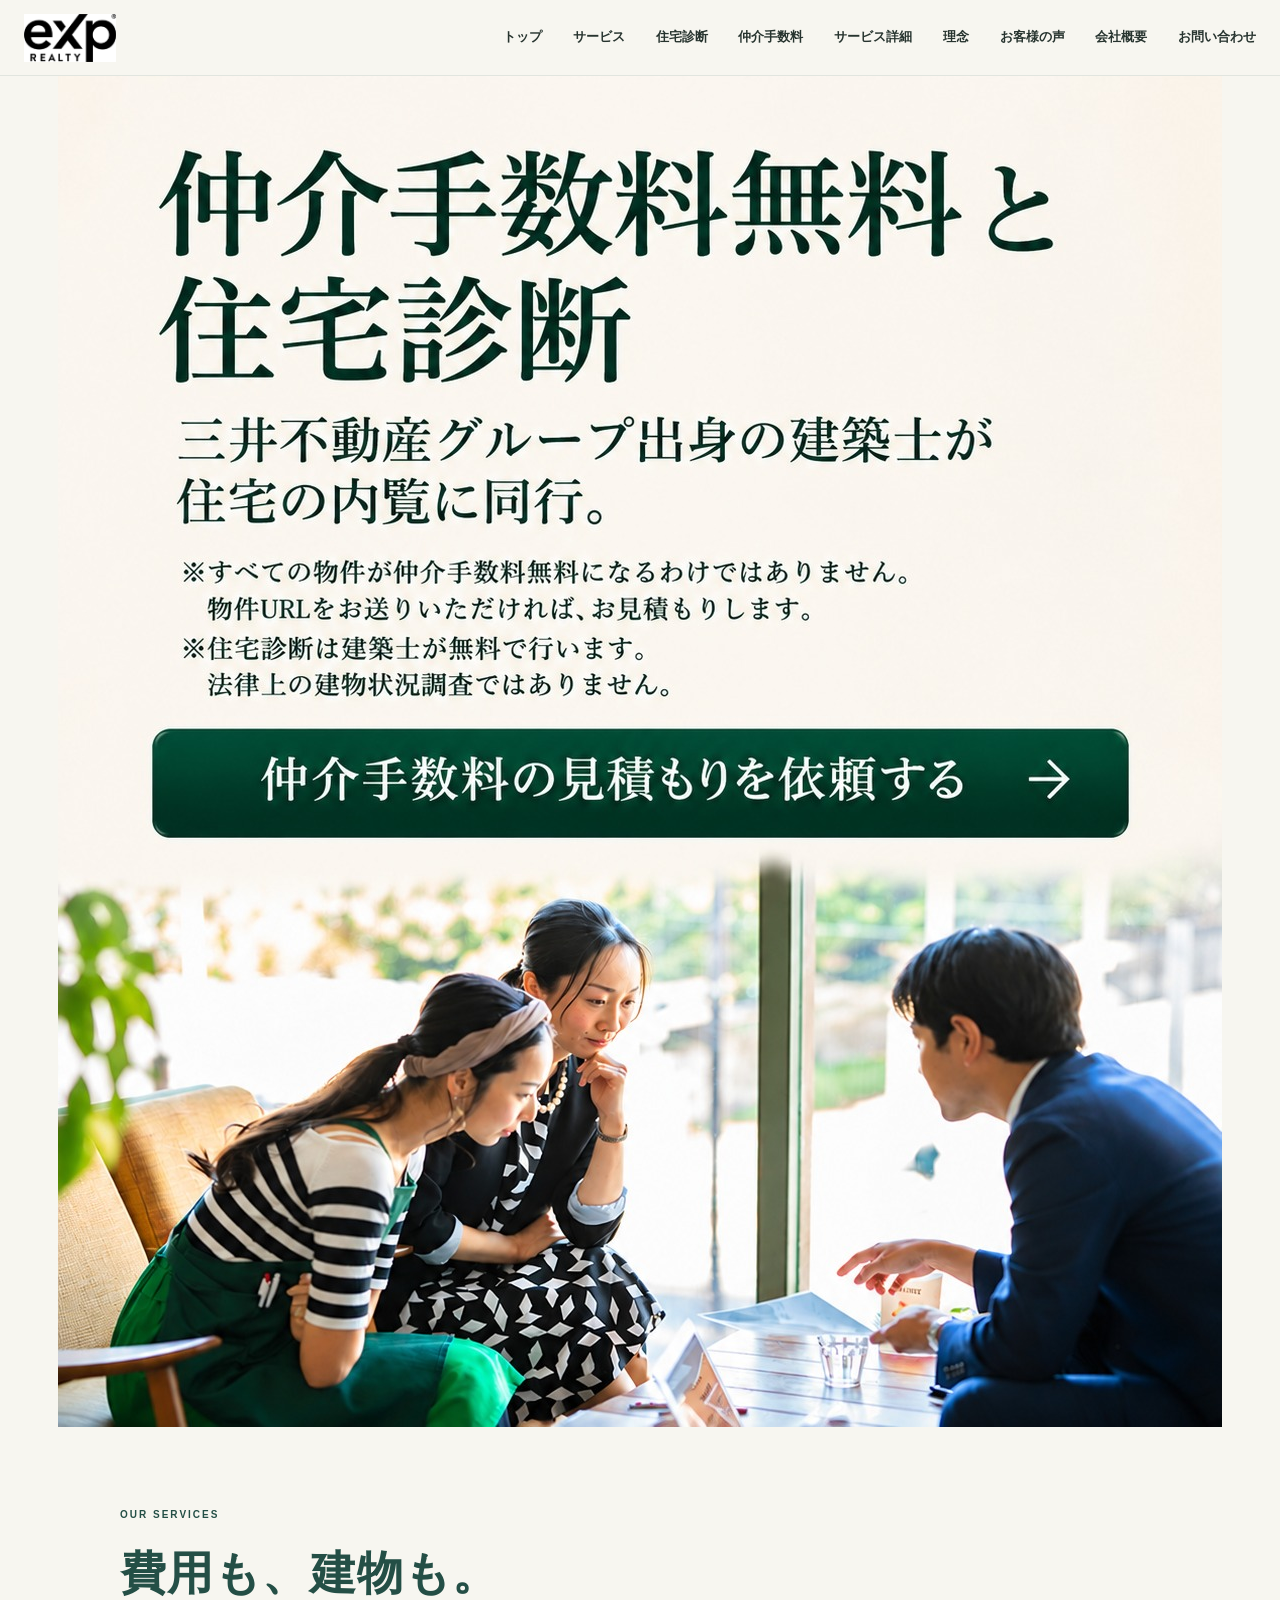
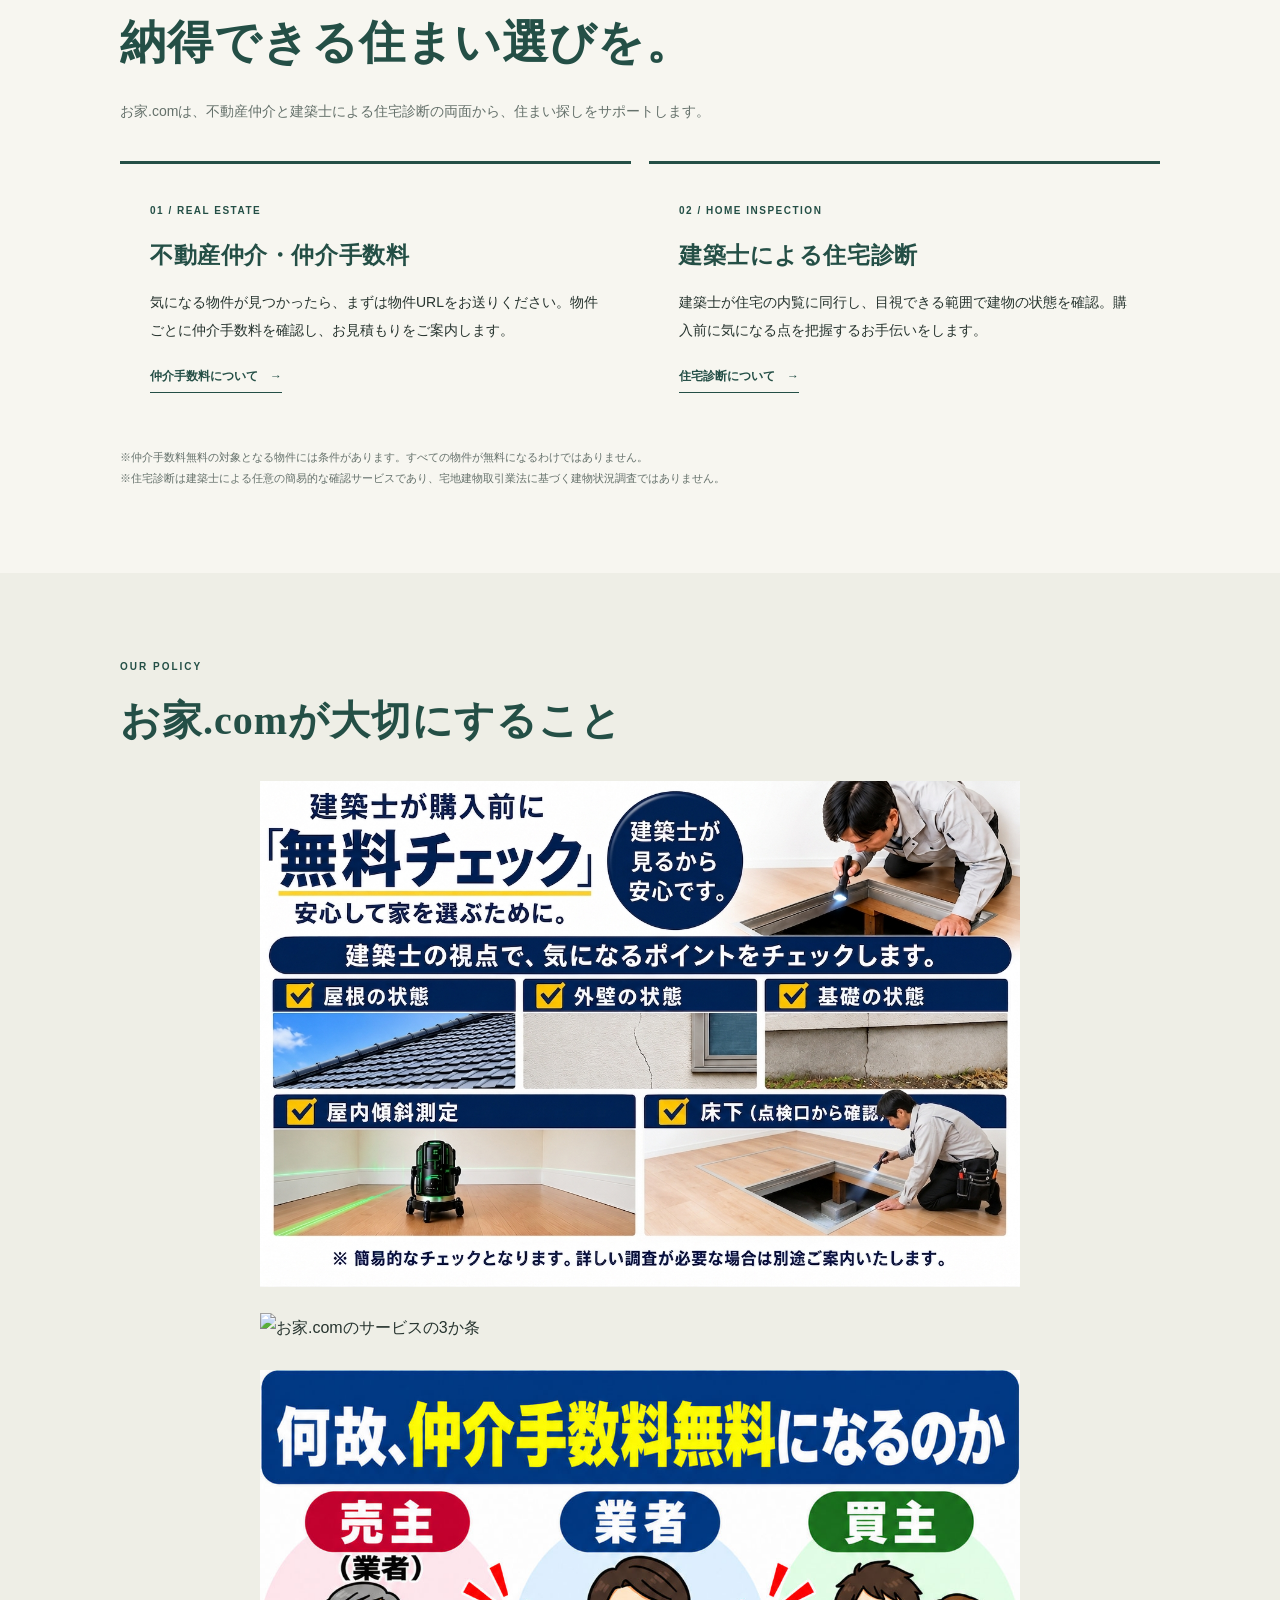
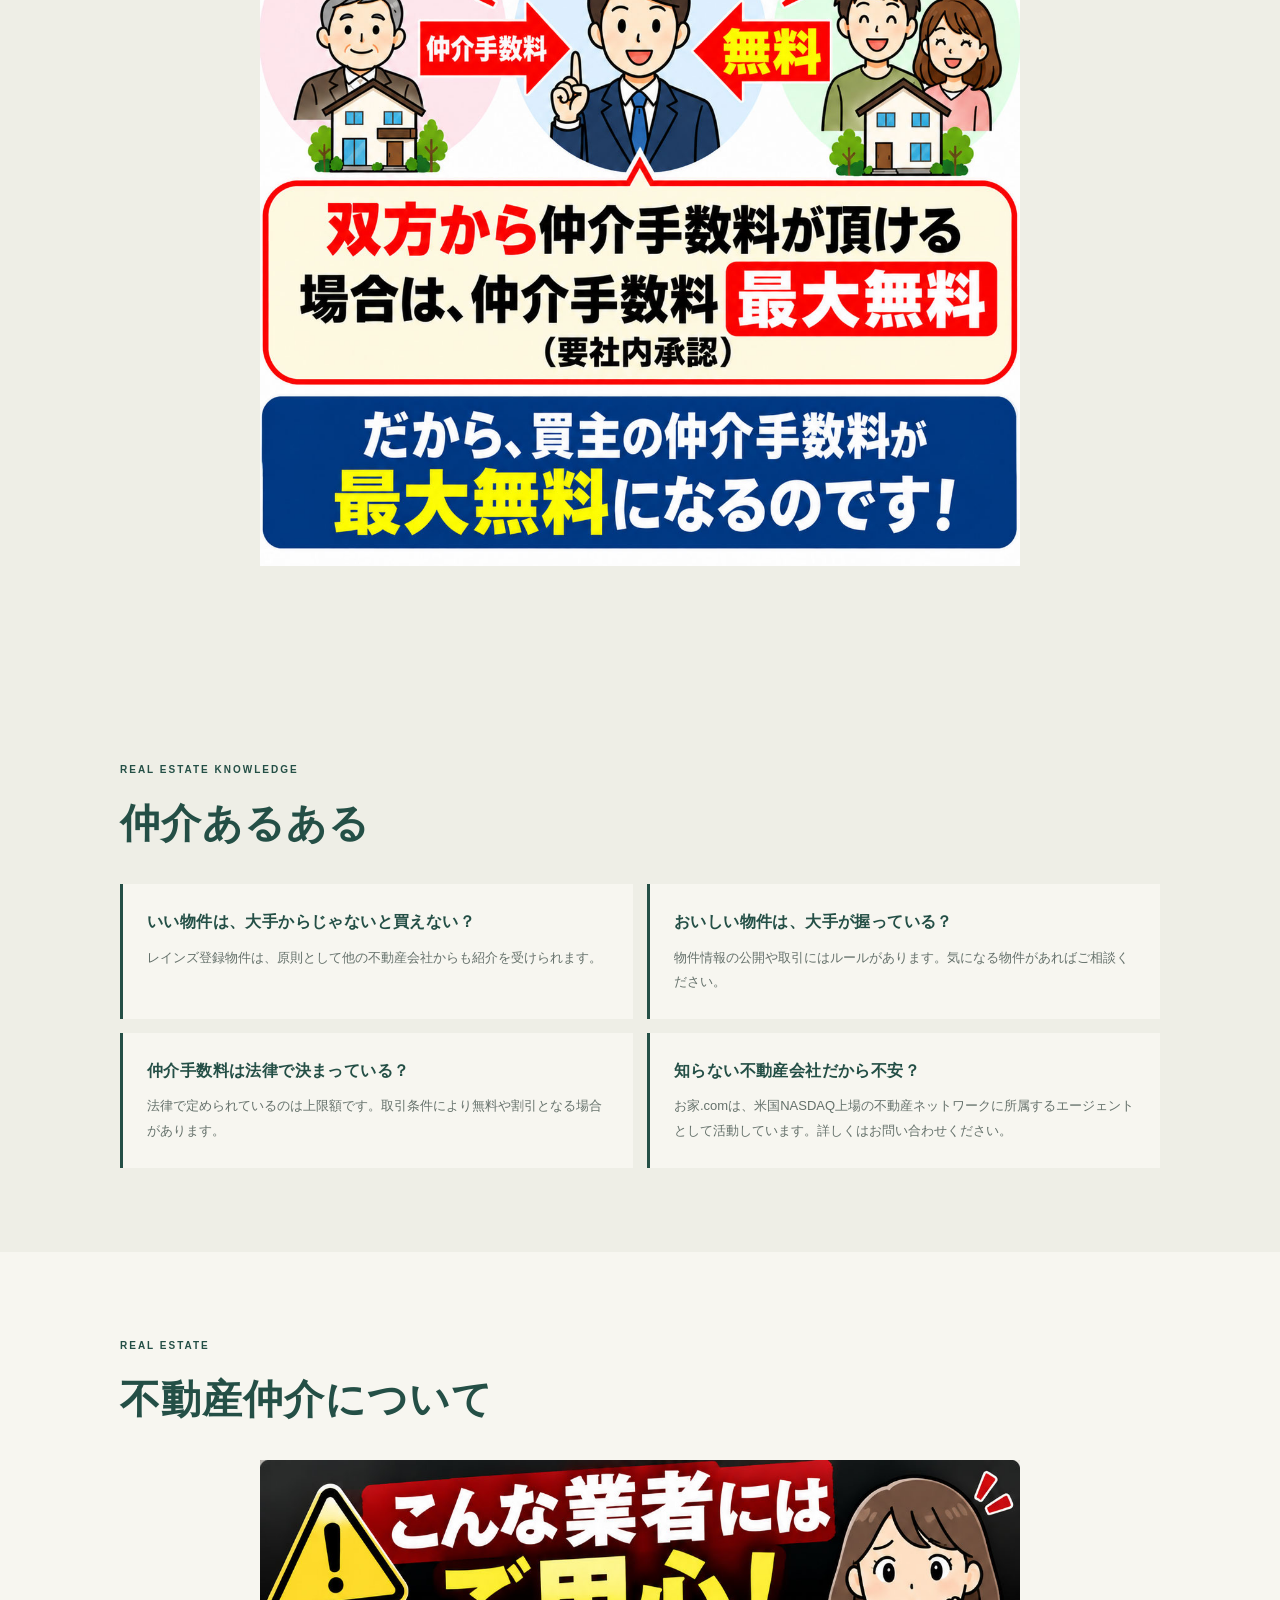
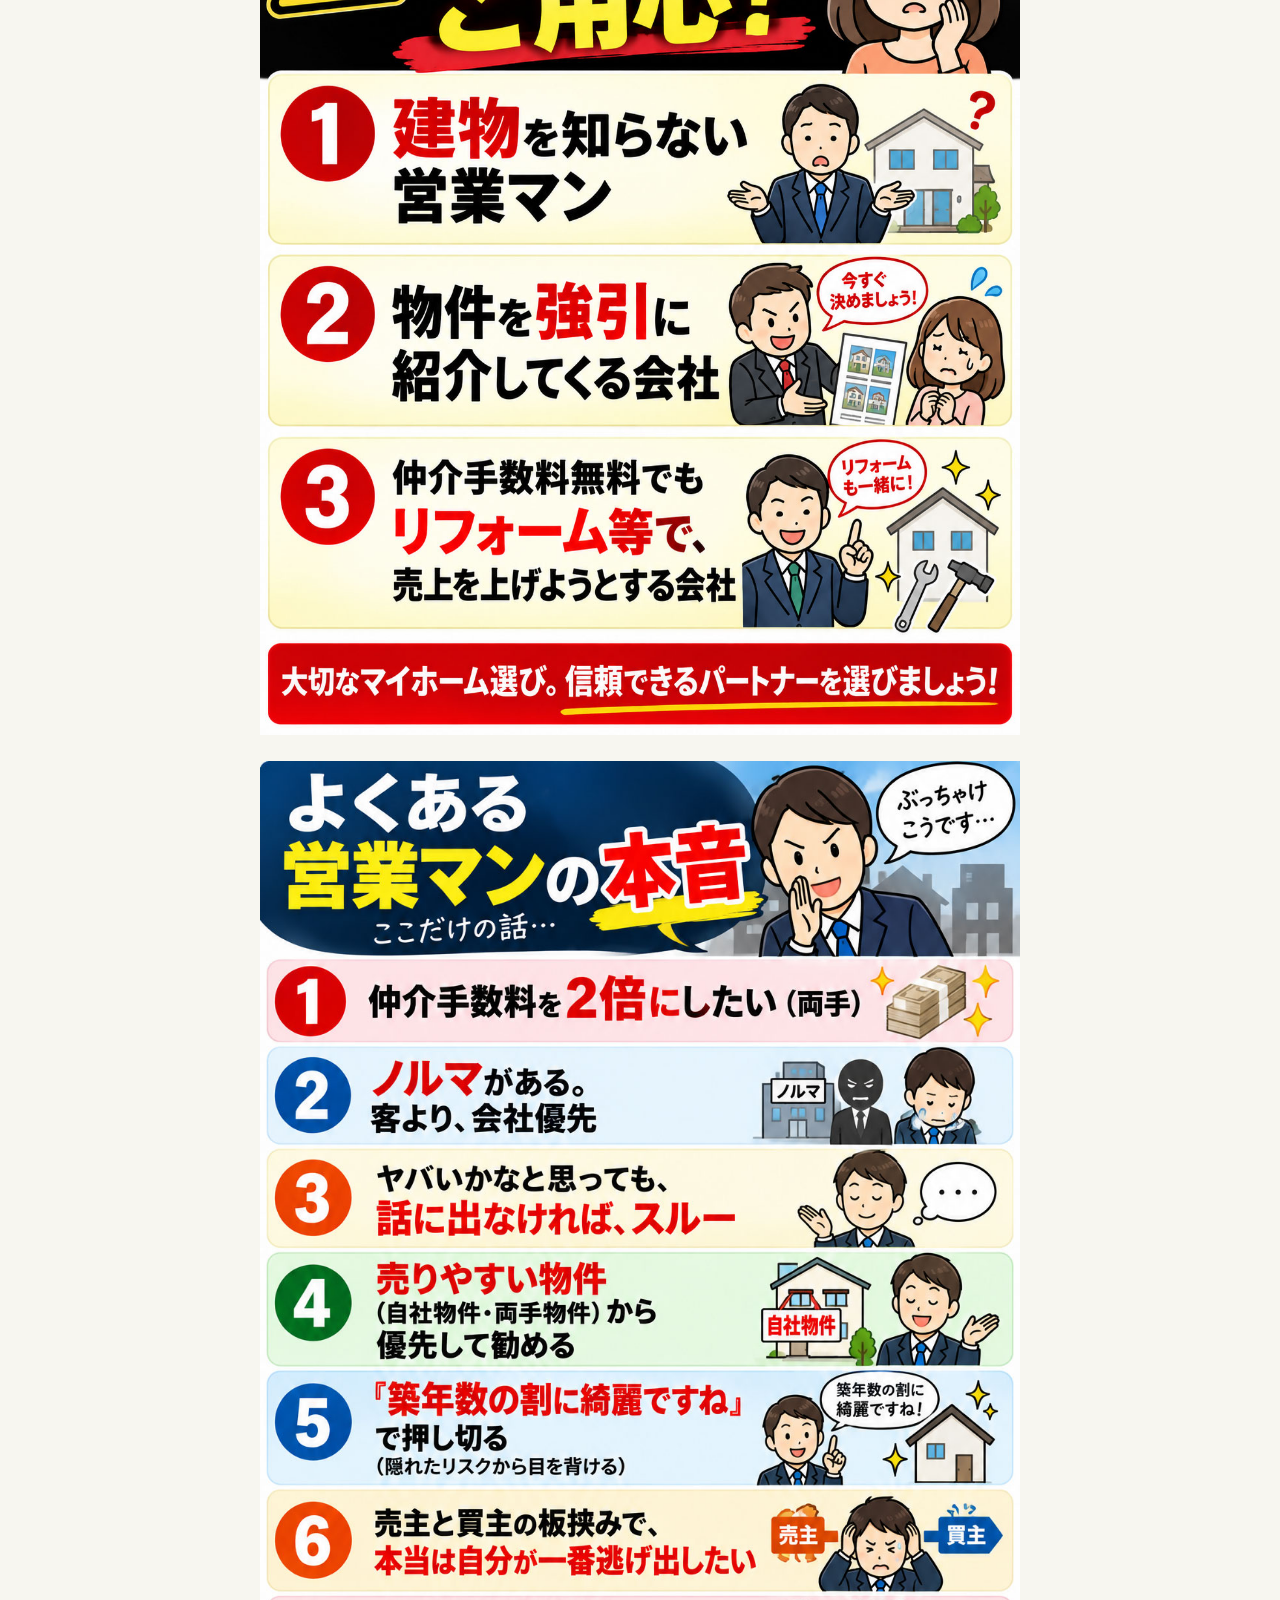
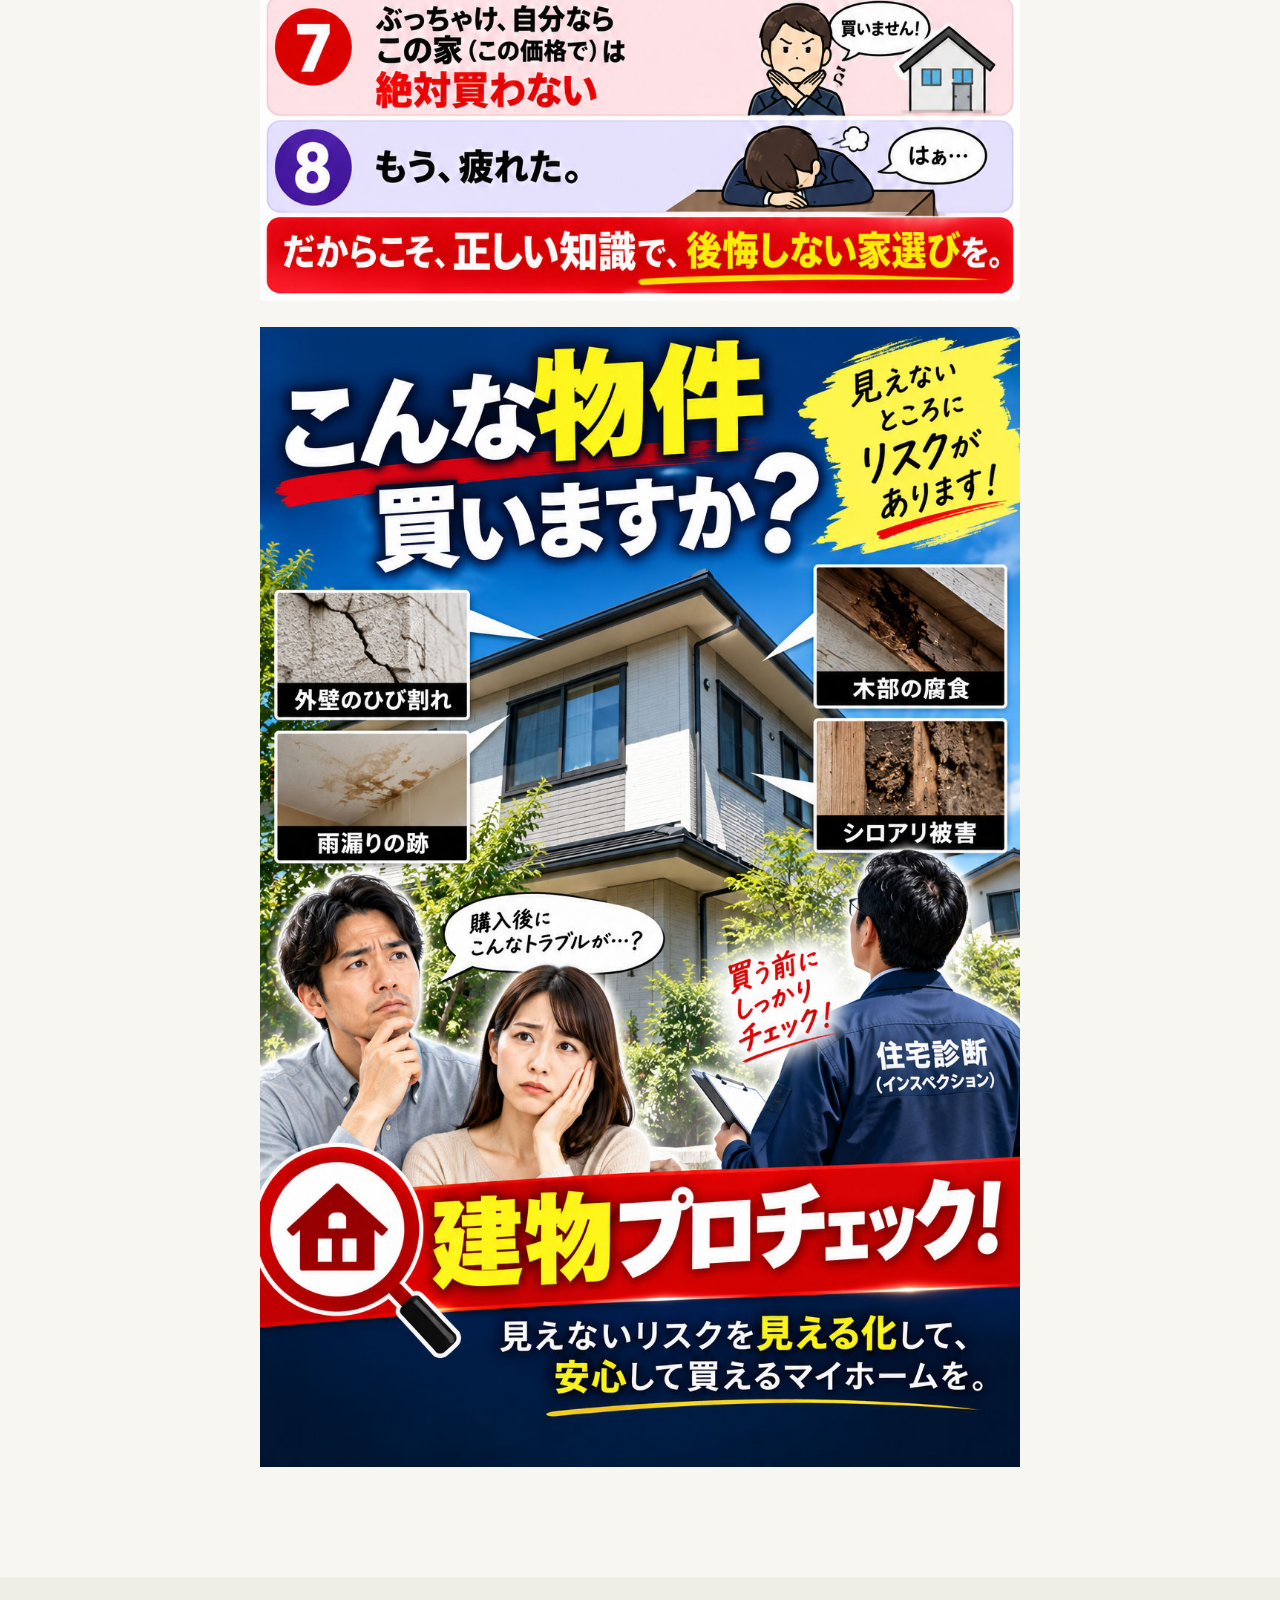
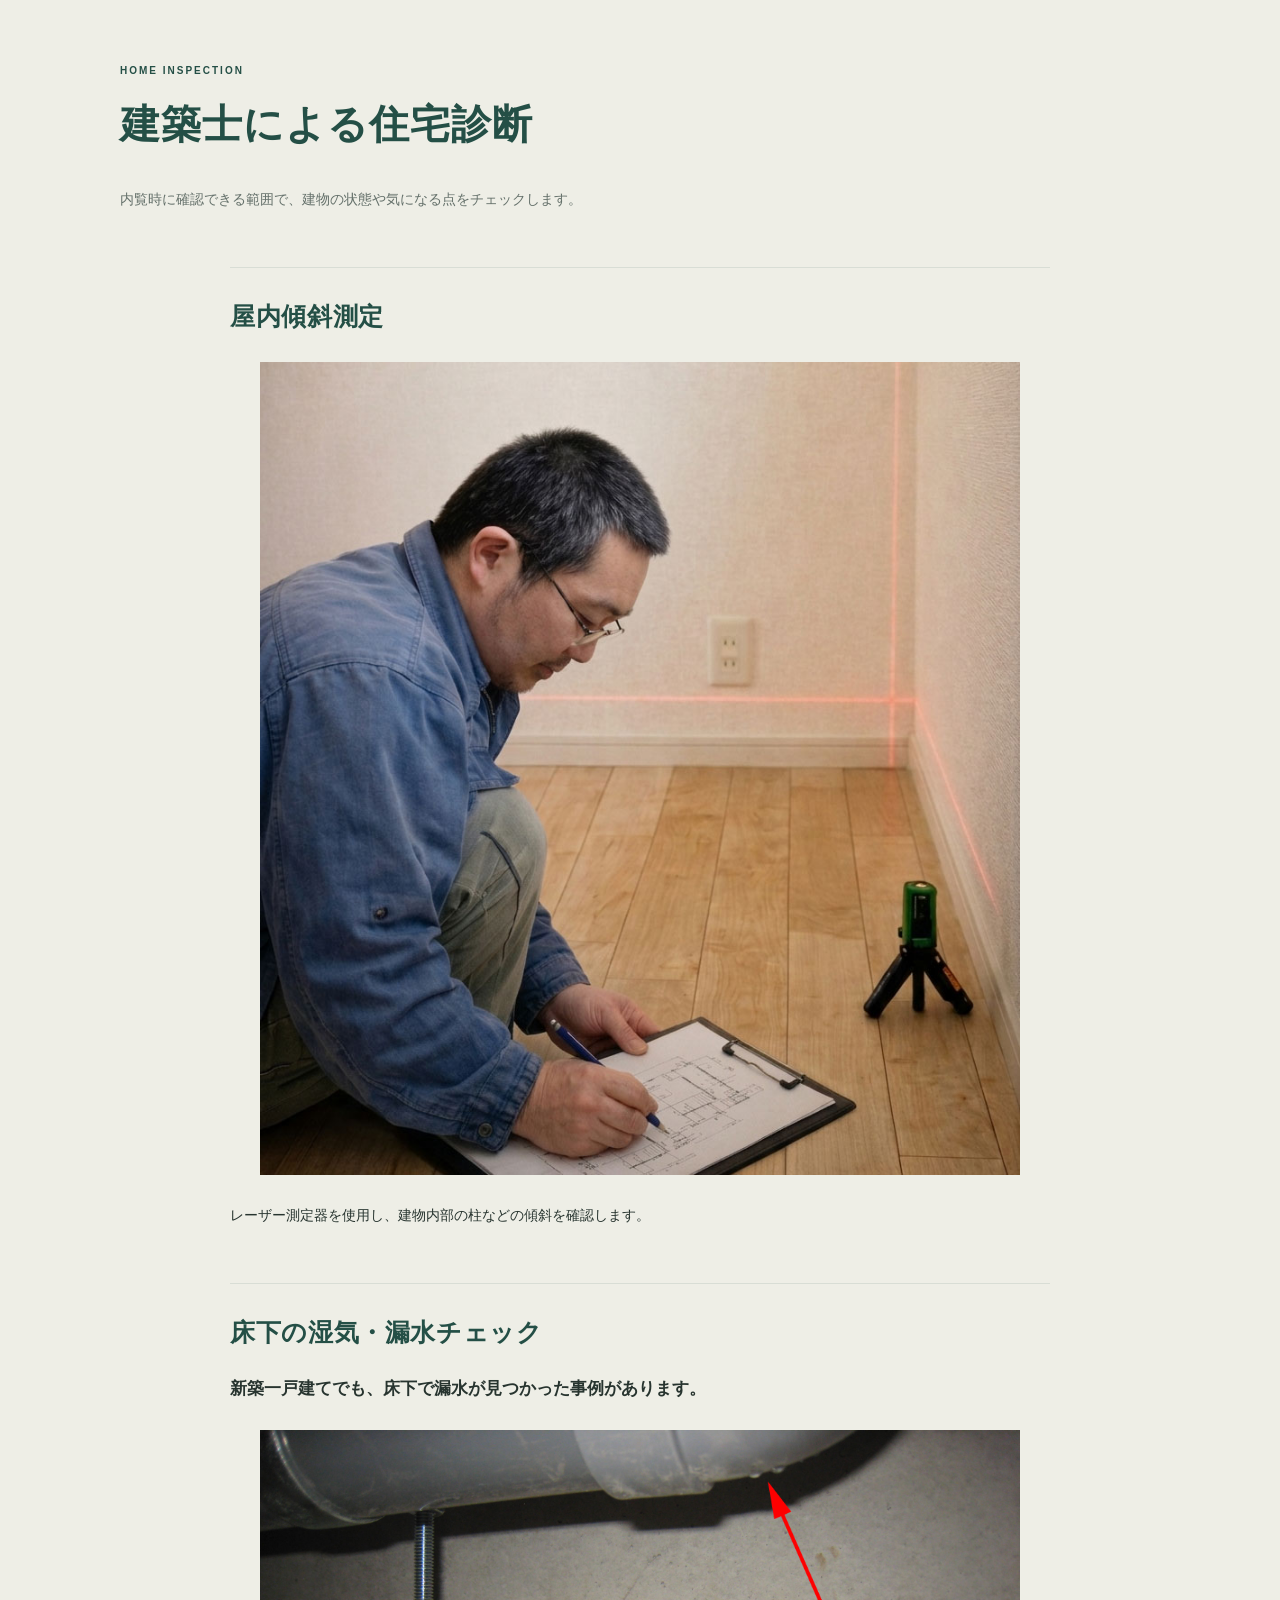
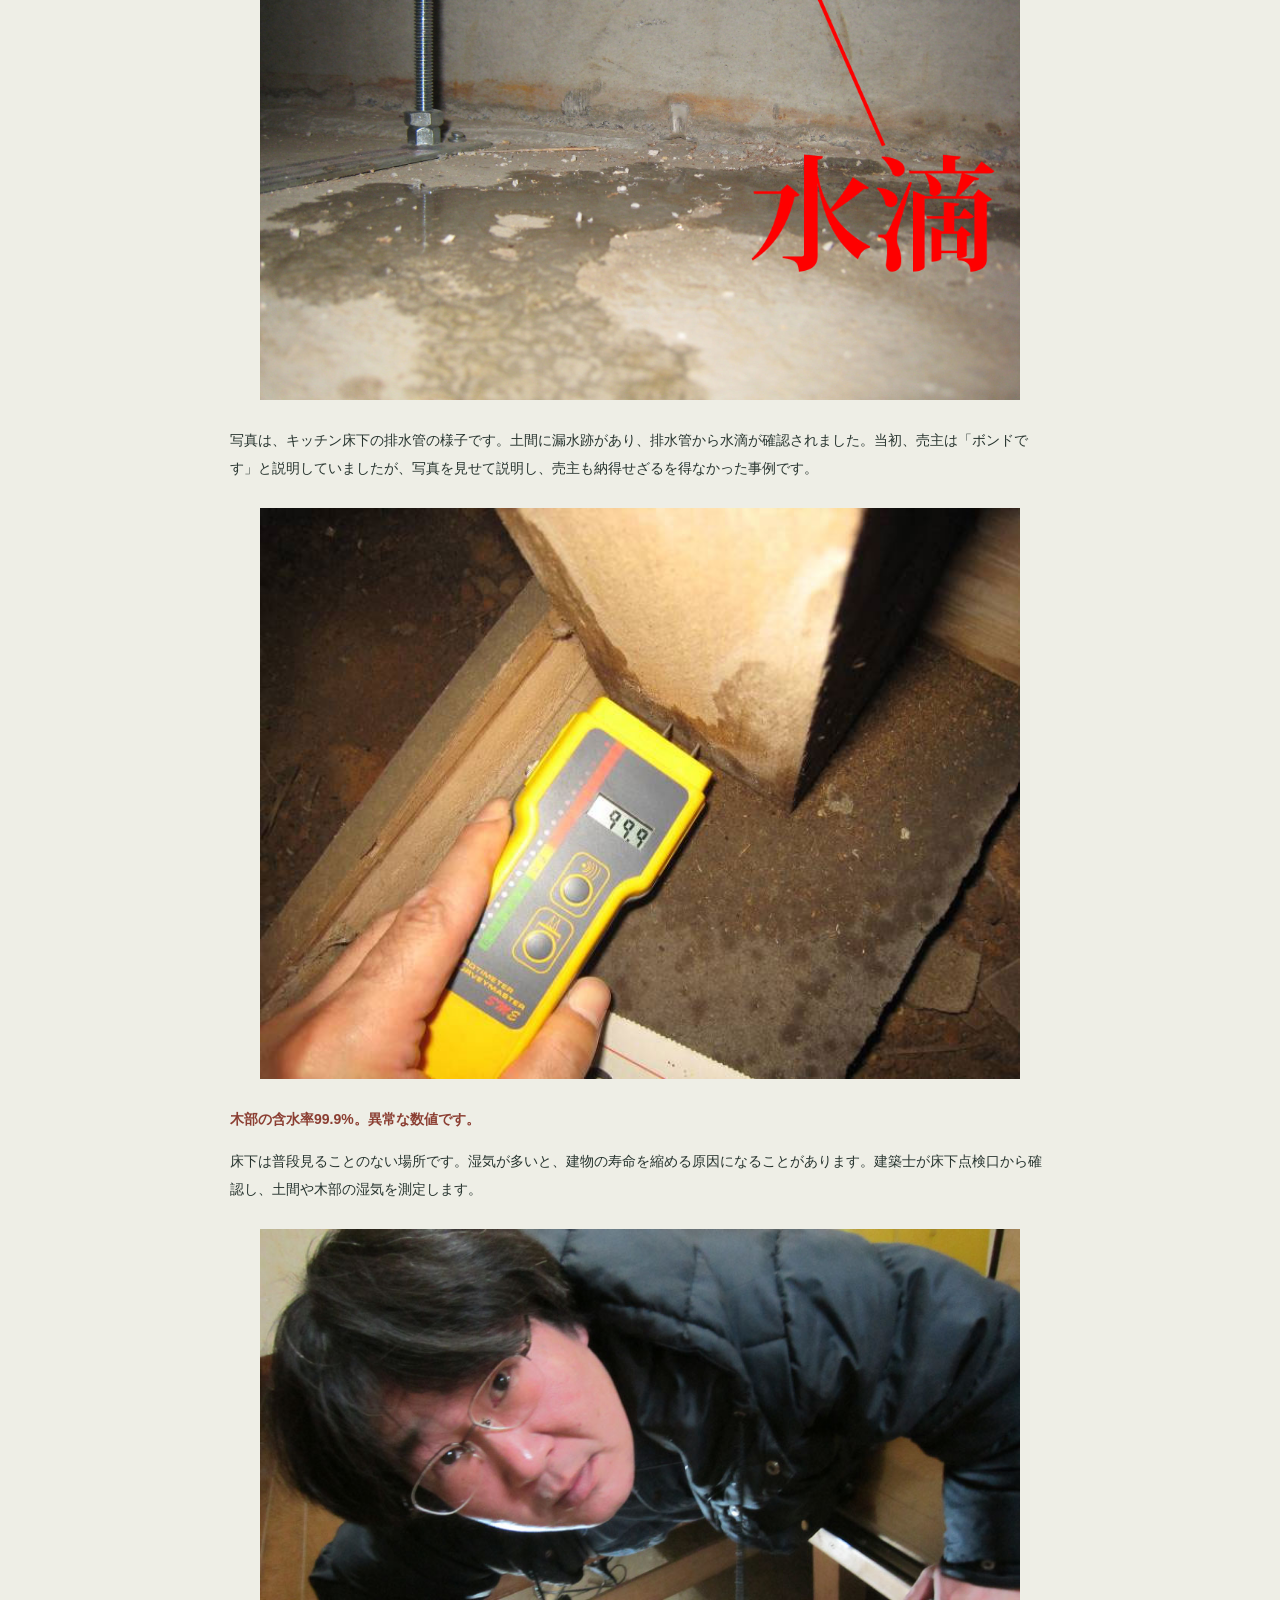
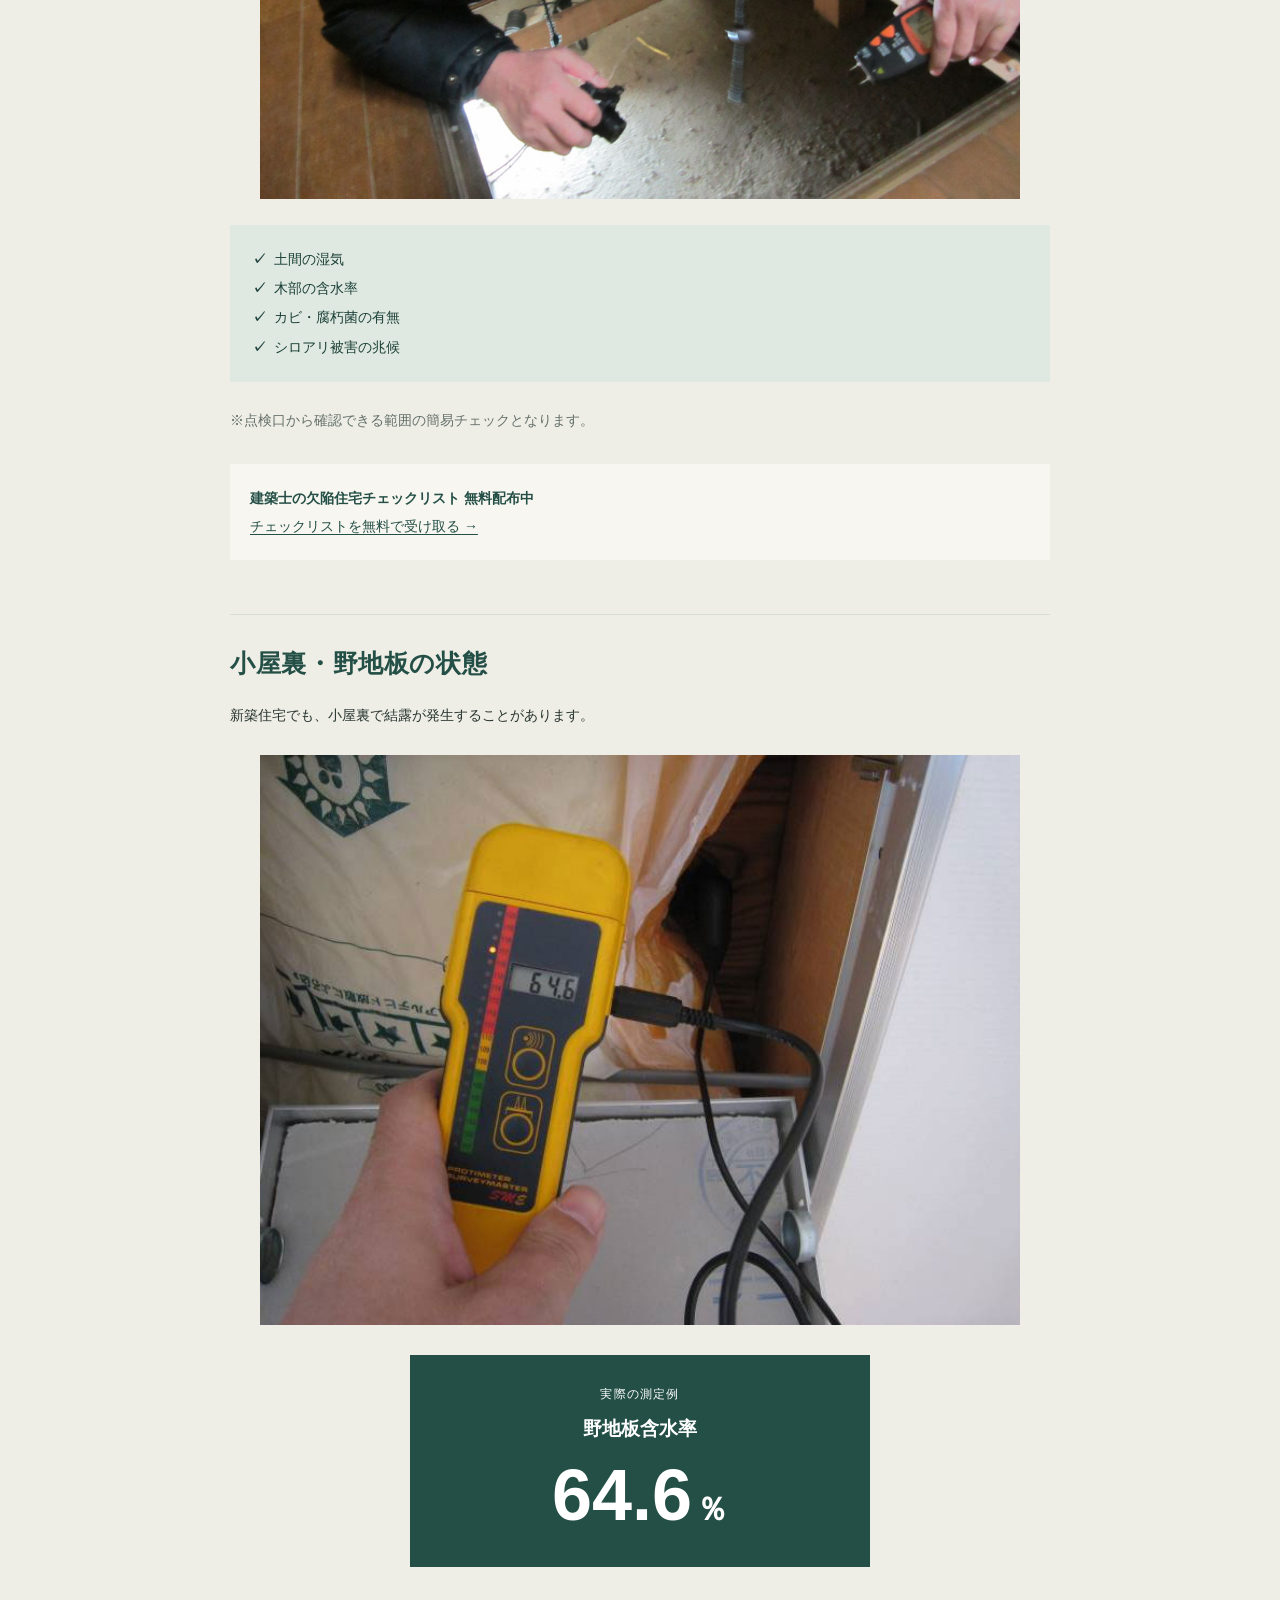
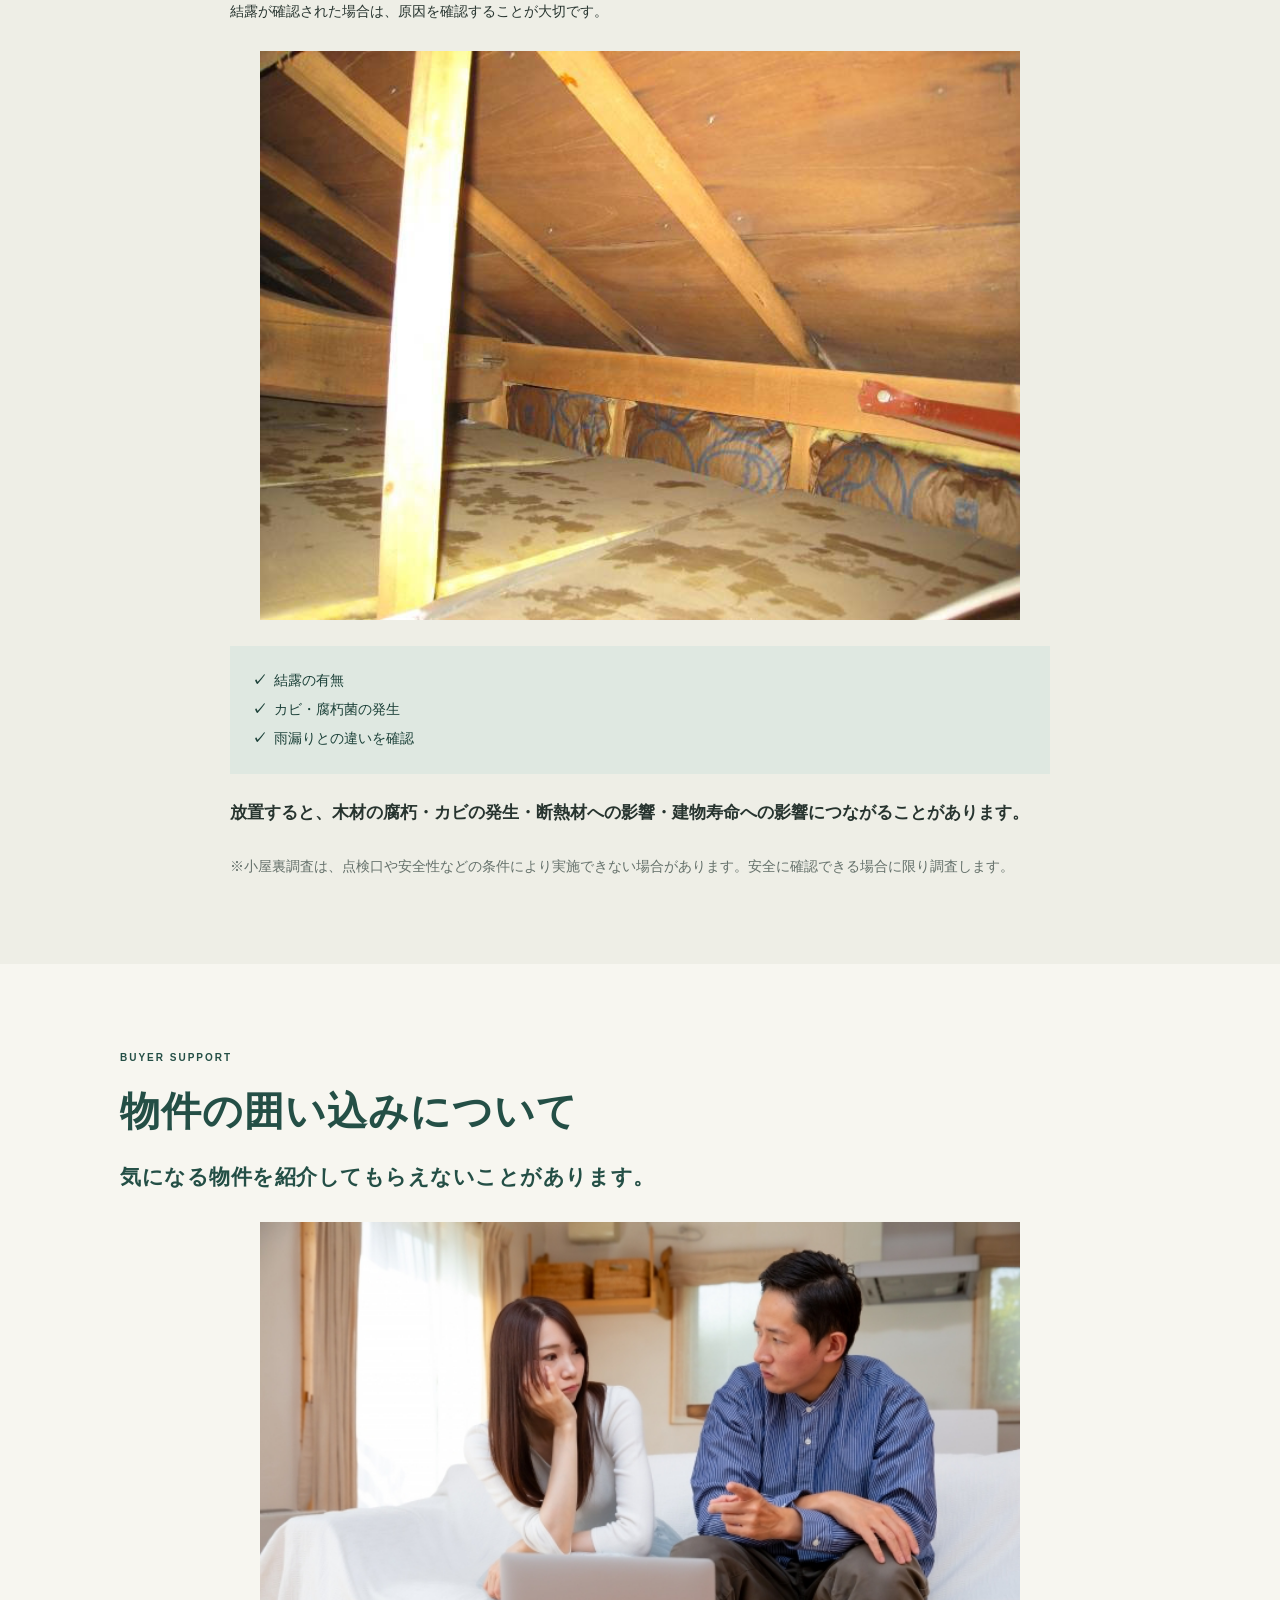
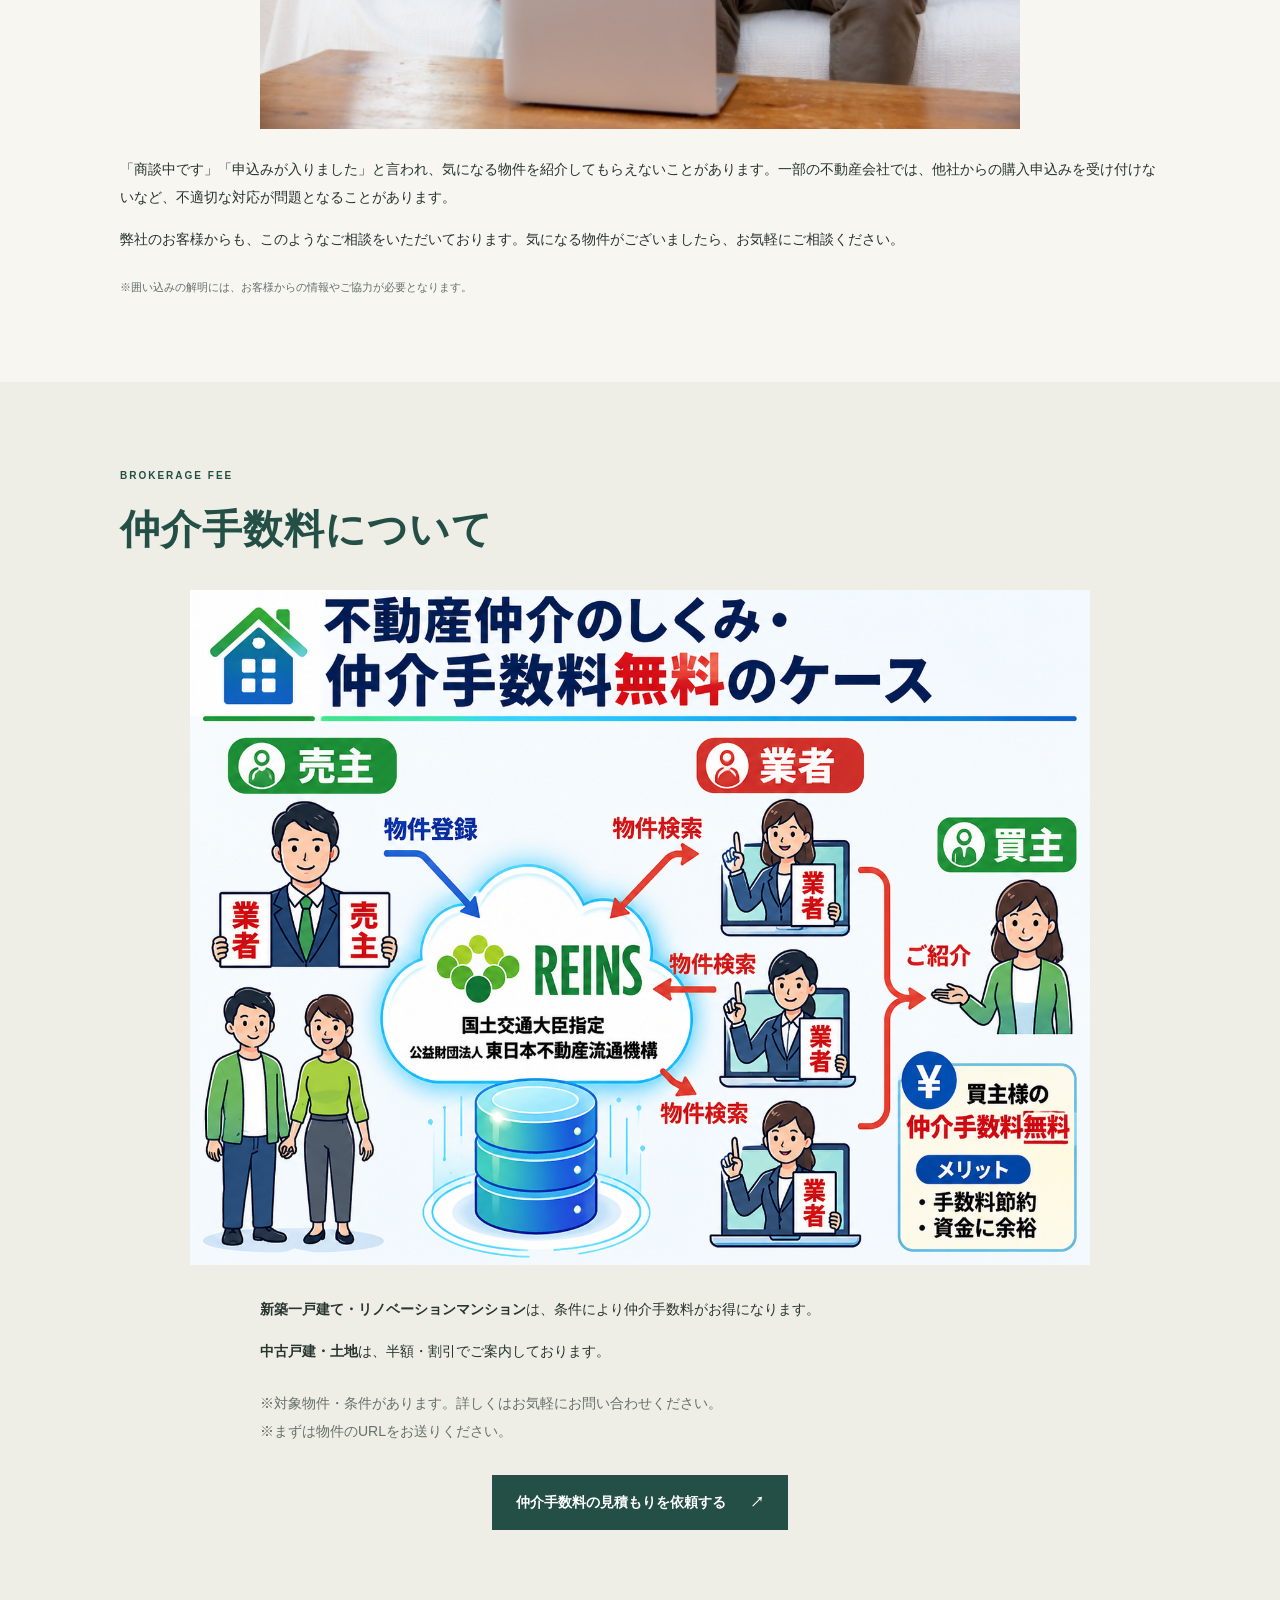
==== index.html @ ac615659 "Add files via upload" ====
<!doctype html>
<html lang="ja">
<head>
  <meta charset="utf-8">
  <meta name="viewport" content="width=device-width, initial-scale=1">
  <meta name="description" content="お家.com｜仲介手数料無料と建築士による住宅診断で、納得できる住まい選びをサポートします。">
  <title>お家.com｜仲介手数料無料と住宅診断</title>
  <link rel="stylesheet" href="style.css">

  <!-- Google Analytics -->
  <script async src="https://www.googletagmanager.com/gtag/js?id=G-5256FCTDNK"></script>
  <script>
    window.dataLayer = window.dataLayer || [];
    function gtag(){dataLayer.push(arguments);}
    gtag('js', new Date());
    gtag('config', 'G-5256FCTDNK');
  </script>

  <!-- Google Ads -->
  <script async src="https://www.googletagmanager.com/gtag/js?id=AW-984110072"></script>
  <script>
    window.dataLayer = window.dataLayer || [];
    function gtag(){dataLayer.push(arguments);}
    gtag('js', new Date());
    gtag('config', 'AW-984110072');
  </script>
  <script>
    document.addEventListener('DOMContentLoaded', function () {
      document.querySelectorAll('a[href*="forms.gle"]').forEach(function (link) {
        link.addEventListener('click', function () {
          if (typeof gtag === 'function') {
            gtag('event', 'conversion', {
              send_to: 'AW-984110072/GGG0CJ3yg-scEPinodUD'
            });
          }
        });
      });
    });
  </script>
</head>

<body>
  <header class="site-header">
    <a class="brand" href="index.html" aria-label="お家.com トップ">
      <img src="eXp.png" alt="お家.com" class="brand-logo">
    </a>
    <button class="menu-toggle" type="button" aria-label="メニューを開く" aria-expanded="false" aria-controls="global-menu">
      <span></span><span></span><span></span>
    </button>
    <nav class="global-menu" id="global-menu" aria-label="メインメニュー">
      <a href="#top">トップ</a>
      <a href="#service">サービス</a>
      <a href="#inspection">住宅診断</a>
      <a href="#fee">仲介手数料</a>
      <a href="service.html">サービス詳細</a>
      <a href="idea.html">理念</a>
      <a href="voice.html">お客様の声</a>
      <a href="company.html">会社概要</a>
      <a href="#contact">お問い合わせ</a>
    </nav>
  </header>

  <main id="top">
    <!-- メインビジュアル：top.jpg 内のCTA位置に透明リンクを重ねています -->
    <section class="hero" aria-label="お家.comのサービス">
      <div class="hero-image-wrap">
        <img src="top.jpg" class="hero-image" alt="仲介手数料無料と住宅診断。三井不動産グループ出身の建築士が住宅の内覧に同行。">
        <a class="hero-image-cta" href="https://forms.gle/HyXmBgncGQmBEbbC8"
           target="_blank" rel="noopener noreferrer"
           aria-label="仲介手数料の見積もりを依頼する">仲介手数料の見積もりを依頼する</a>
      </div>
    </section>

    <section class="intro section">
      <div class="content-width">
        <p class="eyebrow">OUR SERVICES</p>
        <h1>費用も、建物も。<br>納得できる住まい選びを。</h1>
        <p class="section-lead">お家.comは、不動産仲介と建築士による住宅診断の両面から、住まい探しをサポートします。</p>
        <div class="service-grid">
          <article class="service-card">
            <span class="card-kicker">01 / REAL ESTATE</span>
            <h2>不動産仲介・仲介手数料</h2>
            <p>気になる物件が見つかったら、まずは物件URLをお送りください。物件ごとに仲介手数料を確認し、お見積もりをご案内します。</p>
            <a class="text-link" href="#fee">仲介手数料について <span aria-hidden="true">→</span></a>
          </article>
          <article class="service-card">
            <span class="card-kicker">02 / HOME INSPECTION</span>
            <h2>建築士による住宅診断</h2>
            <p>建築士が住宅の内覧に同行し、目視できる範囲で建物の状態を確認。購入前に気になる点を把握するお手伝いをします。</p>
            <a class="text-link" href="#inspection">住宅診断について <span aria-hidden="true">→</span></a>
          </article>
        </div>
        <p class="small-note">※仲介手数料無料の対象となる物件には条件があります。すべての物件が無料になるわけではありません。<br>※住宅診断は建築士による任意の簡易的な確認サービスであり、宅地建物取引業法に基づく建物状況調査ではありません。</p>
      </div>
    </section>

    <section class="image-section section section-soft">
      <div class="content-width">
        <p class="eyebrow">OUR POLICY</p>
        <h2 class="section-title">お家.comが大切にすること</h2>
        <img src="insp10.jpg" alt="ホームインスペクションのご案内" class="content-image">
        <img src="san10.jpg" alt="お家.comのサービスの3か条" class="content-image">
        <img src="tyk.jpg" alt="仲介手数料無料について" class="content-image">
      </div>
    </section>

    <section class="section section-soft" id="real-estate-faq">
      <div class="content-width">
        <p class="eyebrow">REAL ESTATE KNOWLEDGE</p>
        <h2 class="section-title">仲介あるある</h2>
        <div class="qa-grid">
          <article class="qa-card">
            <h3>いい物件は、大手からじゃないと買えない？</h3>
            <p>レインズ登録物件は、原則として他の不動産会社からも紹介を受けられます。</p>
          </article>
          <article class="qa-card">
            <h3>おいしい物件は、大手が握っている？</h3>
            <p>物件情報の公開や取引にはルールがあります。気になる物件があればご相談ください。</p>
          </article>
          <article class="qa-card">
            <h3>仲介手数料は法律で決まっている？</h3>
            <p>法律で定められているのは上限額です。取引条件により無料や割引となる場合があります。</p>
          </article>
          <article class="qa-card">
            <h3>知らない不動産会社だから不安？</h3>
            <p>お家.comは、米国NASDAQ上場の不動産ネットワークに所属するエージェントとして活動しています。詳しくはお問い合わせください。</p>
          </article>
        </div>
      </div>
    </section>

    <section class="section">
      <div class="content-width">
        <p class="eyebrow">REAL ESTATE</p>
        <h2 class="section-title">不動産仲介について</h2>
        <img src="you.jpg" alt="不動産仲介についてのご案内" class="content-image">
        <img src="hon.jpg" alt="不動産営業について知っておきたいこと" class="content-image">
        <img src="kon.jpg" alt="物件選びについてのご案内" class="content-image">
      </div>
    </section>

    <section class="section section-soft" id="inspection">
      <div class="content-width">
        <p class="eyebrow">HOME INSPECTION</p>
        <h2 class="section-title">建築士による住宅診断</h2>
        <p class="section-lead">内覧時に確認できる範囲で、建物の状態や気になる点をチェックします。</p>

        <article class="inspection-item">
          <h3>屋内傾斜測定</h3>
          <img src="abc5.jpg" alt="レーザー測定器による屋内傾斜測定" class="content-image">
          <p>レーザー測定器を使用し、建物内部の柱などの傾斜を確認します。</p>
        </article>

        <article class="inspection-item">
          <h3>床下の湿気・漏水チェック</h3>
          <h4>新築一戸建てでも、床下で漏水が見つかった事例があります。</h4>
          <img src="ros.jpg" alt="新築一戸建てのキッチン床下排水管からの漏水事例" class="content-image">
          <p>写真は、キッチン床下の排水管の様子です。土間に漏水跡があり、排水管から水滴が確認されました。当初、売主は「ボンドです」と説明していましたが、写真を見せて説明し、売主も納得せざるを得なかった事例です。</p>
          <img src="yukasita-moisture.jpg" alt="床下の木部含水率測定" class="content-image">
          <p class="emphasis">木部の含水率99.9%。異常な数値です。</p>
          <p>床下は普段見ることのない場所です。湿気が多いと、建物の寿命を縮める原因になることがあります。建築士が床下点検口から確認し、土間や木部の湿気を測定します。</p>
          <img src="yuka.jpg" alt="床下で建物調査を行う建築士" class="content-image">
          <ul class="check-list">
            <li>土間の湿気</li>
            <li>木部の含水率</li>
            <li>カビ・腐朽菌の有無</li>
            <li>シロアリ被害の兆候</li>
          </ul>
          <p class="small-note">※点検口から確認できる範囲の簡易チェックとなります。</p>
          <p class="resource-link"><strong>建築士の欠陥住宅チェックリスト 無料配布中</strong><br>
            <a href="https://forms.gle/HyXmBgncGQmBEbbC8" target="_blank" rel="noopener noreferrer">チェックリストを無料で受け取る →</a>
          </p>
        </article>

        <article class="inspection-item">
          <h3>小屋裏・野地板の状態</h3>
          <p>新築住宅でも、小屋裏で結露が発生することがあります。</p>
          <img src="yajita64.jpg" alt="野地板の含水率測定" class="content-image">
          <div class="measurement">
            <span>実際の測定例</span>
            <strong>野地板含水率</strong>
            <b>64.6<small>％</small></b>
          </div>
          <p>結露が確認された場合は、原因を確認することが大切です。</p>
          <img src="ketsuro.jpg" alt="小屋裏の結露" class="content-image">
          <ul class="check-list">
            <li>結露の有無</li>
            <li>カビ・腐朽菌の発生</li>
            <li>雨漏りとの違いを確認</li>
          </ul>
          <h4>放置すると、木材の腐朽・カビの発生・断熱材への影響・建物寿命への影響につながることがあります。</h4>
          <p class="small-note">※小屋裏調査は、点検口や安全性などの条件により実施できない場合があります。安全に確認できる場合に限り調査します。</p>
        </article>
      </div>
    </section>

    <section class="section">
      <div class="content-width">
        <p class="eyebrow">BUYER SUPPORT</p>
        <h2 class="section-title">物件の囲い込みについて</h2>
        <h3 class="section-subtitle">気になる物件を紹介してもらえないことがあります。</h3>
        <img src="kklo.jpg" alt="不動産物件の囲い込みについて" class="content-image">
        <p>「商談中です」「申込みが入りました」と言われ、気になる物件を紹介してもらえないことがあります。一部の不動産会社では、他社からの購入申込みを受け付けないなど、不適切な対応が問題となることがあります。</p>
        <p>弊社のお客様からも、このようなご相談をいただいております。気になる物件がございましたら、お気軽にご相談ください。</p>
        <p class="small-note">※囲い込みの解明には、お客様からの情報やご協力が必要となります。</p>
      </div>
    </section>

    <section class="section section-soft" id="fee">
      <div class="content-width">
        <p class="eyebrow">BROKERAGE FEE</p>
        <h2 class="section-title">仲介手数料について</h2>
        <img src="shi2.png" alt="不動産仲介のしくみと仲介手数料無料のケース" class="content-image content-image-wide">
        <div class="fee-copy">
          <p><strong>新築一戸建て・リノベーションマンション</strong>は、条件により仲介手数料がお得になります。</p>
          <p><strong>中古戸建・土地</strong>は、半額・割引でご案内しております。</p>
          <p class="small-note">※対象物件・条件があります。詳しくはお気軽にお問い合わせください。<br>※まずは物件のURLをお送りください。</p>
        </div>
        <a class="primary-button" href="https://forms.gle/HyXmBgncGQmBEbbC8" target="_blank" rel="noopener noreferrer">仲介手数料の見積もりを依頼する <span aria-hidden="true">↗</span></a>
        <div class="fee-reasons">
          <h3>どうして、仲介手数料をお得にできるの？</h3>
          <p>仲介手数料をお得にするために、サービスの質を落としているわけではありません。従来の不動産会社とは、利益の作り方そのものが違います。</p>
          <ol>
            <li>両手仲介に依存しない</li>
            <li>片手仲介でも成り立つビジネスモデル</li>
            <li>広告宣伝費を50％削減</li>
            <li>業務のDX化・テレワークの導入</li>
            <li>1階の路面店を持たない</li>
            <li>固定費を抑えるエージェント制の採用</li>
            <li>仲介手数料の割引は、会社の承認が必要</li>
          </ol>
        </div>
      </div>
    </section>

    <section class="section legal-section">
      <div class="content-width">
        <p class="eyebrow">IMPORTANT INFORMATION</p>
        <h2 class="section-title">サービスに関するご案内</h2>
        <ul class="legal-list">
          <li>本インスペクションは、宅地建物取引業法に基づく「建物状況調査」ではありません。</li>
          <li>当方のインスペクションは簡易的なチェックであり、劣化事象等の見落としがあった場合でも、その責任を一切負いません。</li>
          <li>インスペクションは、すべての物件を対象とするものではありません。1物件に対する購入の意思表示が条件です。</li>
          <li>インスペクションは、お客様への好意として行う無料の確認サービスです。</li>
          <li>責任を伴う詳細な調査をご希望のお客様は、有料のインスペクションをご利用ください。</li>
        </ul>
      </div>
    </section>

    <section class="contact-band" id="contact">
      <div class="content-width contact-inner">
        <div>
          <p class="eyebrow">CONTACT</p>
          <h2>気になることから、<br>お聞かせください。</h2>
          <p>気になる物件のURLをお送りください。仲介手数料のお見積もりや住宅診断についてご案内します。</p>
        </div>
        <a class="contact-button" href="https://forms.gle/HyXmBgncGQmBEbbC8" target="_blank" rel="noopener noreferrer">仲介手数料の見積もりを依頼する <span aria-hidden="true">↗</span></a>
      </div>
    </section>
  </main>

  <footer class="site-footer">
    <div class="content-width footer-inner">
      <a class="footer-brand" href="index.html">お家.com</a>
      <nav class="footer-menu" aria-label="フッターメニュー">
        <a href="#service">サービス</a>
        <a href="#inspection">住宅診断</a>
        <a href="#fee">仲介手数料</a>
        <a href="service.html">サービス詳細</a>
        <a href="idea.html">理念</a>
        <a href="voice.html">お客様の声</a>
        <a href="company.html">会社概要</a>
        <a href="https://forms.gle/HyXmBgncGQmBEbbC8" target="_blank" rel="noopener noreferrer">お問い合わせ</a>
      </nav>
      <p class="copyright">© 2026 お家.com All Rights Reserved.</p>
    </div>
  </footer>

  <script>
    (function () {
      const toggle = document.querySelector('.menu-toggle');
      const menu = document.querySelector('.global-menu');
      if (!toggle || !menu) return;

      toggle.addEventListener('click', function () {
        const isOpen = menu.classList.toggle('is-open');
        toggle.classList.toggle('is-open', isOpen);
        toggle.setAttribute('aria-expanded', String(isOpen));
        toggle.setAttribute('aria-label', isOpen ? 'メニューを閉じる' : 'メニューを開く');
      });

      menu.querySelectorAll('a').forEach(function (link) {
        link.addEventListener('click', function () {
          menu.classList.remove('is-open');
          toggle.classList.remove('is-open');
          toggle.setAttribute('aria-expanded', 'false');
          toggle.setAttribute('aria-label', 'メニューを開く');
        });
      });
    })();
  </script>
</body>
</html>
---- style.css ----
/* =========================================================
   お家.com | Clean responsive stylesheet
   ========================================================= */

:root {
  --green: #244f46;
  --green-dark: #1b4038;
  --green-light: #dfe8e1;
  --cream: #f7f6f0;
  --sand: #eeeee6;
  --ink: #27342f;
  --muted: #65716b;
  --line: #d8ddd5;
  --white: #fff;
  --content-width: 1040px;
  --page-gutter: 24px;
  --font-sans: "Yu Gothic", "Hiragino Kaku Gothic ProN", Meiryo, sans-serif;
  --font-serif: "Yu Mincho", "Hiragino Mincho ProN", "Noto Serif JP", serif;
}

*,
*::before,
*::after {
  box-sizing: border-box;
}

html {
  scroll-behavior: smooth;
}

body {
  margin: 0;
  color: var(--ink);
  background: var(--cream);
  font-family: var(--font-sans);
  font-size: 16px;
  line-height: 1.9;
  -webkit-font-smoothing: antialiased;
}

img {
  display: block;
  max-width: 100%;
  height: auto;
}

a {
  color: inherit;
  text-decoration: none;
}

button {
  font: inherit;
}

.content-width {
  width: min(var(--content-width), calc(100% - var(--page-gutter) * 2));
  margin-inline: auto;
}

/* Header */
.site-header {
  position: relative;
  z-index: 20;
  min-height: 76px;
  padding: 0 var(--page-gutter);
  display: flex;
  align-items: center;
  justify-content: space-between;
  gap: 28px;
  background: var(--cream);
  border-bottom: 1px solid rgba(36, 79, 70, .1);
}

.brand {
  display: inline-flex;
  align-items: center;
  flex: 0 0 auto;
}

.brand-logo {
  width: 132px;
  max-height: 48px;
  object-fit: contain;
  object-position: left center;
}

.global-menu {
  display: flex;
  align-items: center;
  gap: clamp(16px, 2.4vw, 34px);
}

.global-menu a {
  color: var(--ink);
  font-size: 13px;
  font-weight: 600;
  transition: color .2s ease;
}

.global-menu a:hover,
.footer-menu a:hover {
  color: var(--green);
}

.menu-toggle {
  display: none;
  width: 42px;
  height: 42px;
  padding: 10px;
  border: 0;
  background: transparent;
  cursor: pointer;
}

.menu-toggle span {
  display: block;
  width: 22px;
  height: 1px;
  margin: 5px auto;
  background: var(--green);
  transition: transform .2s ease, opacity .2s ease;
}

/* Hero image */
.hero {
  width: 100%;
  margin: 0;
  padding: 0;
}

.hero-image-wrap {
  position: relative;
  width: 100%;
  max-width: 1164px;
  margin-inline: auto;
  line-height: 0;
}

.hero-image {
  width: 100%;
  max-width: none;
  height: auto;
  margin: 0;
  border-radius: 0;
  box-shadow: none;
}

.hero-image-cta {
  position: absolute;
  left: 8%;
  top: 24.1%;
  width: 84%;
  height: 4.4%;
  display: block;
  overflow: hidden;
  color: transparent;
  font-size: 0;
  line-height: 0;
  border-radius: 0;
  outline-offset: 3px;
}

.hero-image-cta:focus-visible {
  outline: 3px solid #c99d4b;
}

/* Sections */
.section {
  padding: 84px 0;
}

.section-soft {
  background: var(--sand);
}

.intro {
  padding-top: 78px;
}

.eyebrow {
  margin: 0 0 15px;
  color: var(--green);
  font-size: 10px;
  font-weight: 700;
  letter-spacing: .2em;
}

h1,
h2,
h3,
h4,
p {
  margin-top: 0;
}

h1,
h2,
h3 {
  font-family: var(--font-serif);
  font-weight: 600;
  letter-spacing: .025em;
}

h1 {
  margin-bottom: 20px;
  color: var(--green);
  font-size: clamp(30px, 4.2vw, 46px);
  line-height: 1.5;
}

.section-title {
  margin-bottom: 30px;
  color: var(--green);
  font-size: clamp(28px, 3.7vw, 40px);
  line-height: 1.5;
}

.section-lead {
  max-width: 720px;
  margin-bottom: 36px;
  color: var(--muted);
  font-size: 15px;
  line-height: 2;
}

.service-grid {
  display: grid;
  grid-template-columns: repeat(2, minmax(0, 1fr));
  gap: 18px;
  margin-top: 34px;
}

.service-card {
  min-width: 0;
  padding: 30px;
  background: var(--cream);
  border-top: 3px solid var(--green);
}

.card-kicker {
  color: var(--green);
  font-size: 10px;
  font-weight: 700;
  letter-spacing: .15em;
}

.service-card h2 {
  margin: 14px 0;
  color: var(--green);
  font-size: 23px;
  line-height: 1.55;
}

.service-card p,
.fee-copy p,
.fee-reasons p,
.inspection-item p,
.content-width > p:not(.eyebrow):not(.small-note) {
  font-size: 14px;
  line-height: 2;
}

.text-link {
  display: inline-flex;
  align-items: center;
  gap: 12px;
  margin-top: 7px;
  padding-bottom: 4px;
  color: var(--green);
  border-bottom: 1px solid currentColor;
  font-size: 12px;
  font-weight: 700;
}

.small-note {
  margin: 24px 0 0;
  color: var(--muted);
  font-size: 11px;
  line-height: 1.9;
}

.image-section .content-image + .content-image {
  margin-top: 22px;
}

.content-image {
  width: 100%;
  max-width: 760px;
  height: auto;
  margin: 26px auto;
  border-radius: 0;
}

.content-image-wide {
  max-width: 900px;
}

.inspection-item {
  max-width: 820px;
  margin: 54px auto 0;
  padding-top: 30px;
  border-top: 1px solid var(--line);
}

.inspection-item h3 {
  margin-bottom: 18px;
  color: var(--green);
  font-size: 25px;
  line-height: 1.5;
}

.inspection-item h4 {
  margin: 22px 0;
  color: var(--ink);
  font-size: 17px;
  line-height: 1.8;
}

.emphasis {
  color: #8b3e32;
  font-size: 18px;
  font-weight: 700;
}

.check-list,
.legal-list {
  margin: 24px 0;
  padding: 20px 24px 20px 44px;
  background: var(--green-light);
  color: var(--green-dark);
  font-size: 14px;
  line-height: 2.1;
}

.check-list li::marker {
  content: "✓  ";
  font-weight: 700;
}

.resource-link {
  margin: 30px 0;
  padding: 20px;
  background: var(--cream);
  color: var(--green);
  font-size: 15px;
  line-height: 1.9;
}

.resource-link a {
  text-decoration: underline;
  text-underline-offset: 3px;
}

.measurement {
  max-width: 460px;
  margin: 30px auto;
  padding: 28px;
  display: grid;
  gap: 5px;
  text-align: center;
  color: var(--white);
  background: var(--green);
}

.measurement span {
  font-size: 12px;
  letter-spacing: .1em;
}

.measurement strong {
  font-family: var(--font-serif);
  font-size: 19px;
}

.measurement b {
  font-size: clamp(46px, 8vw, 72px);
  line-height: 1.2;
}

.measurement small {
  margin-left: 4px;
  font-size: .45em;
}

.section-subtitle {
  margin: -12px 0 22px;
  color: var(--green);
  font-family: var(--font-serif);
  font-size: 21px;
  line-height: 1.7;
}

/* Real estate Q&A */
.qa-grid {
  display: grid;
  grid-template-columns: repeat(2, minmax(0, 1fr));
  gap: 14px;
}

.qa-card {
  padding: 24px;
  background: var(--cream);
  border-left: 3px solid var(--green);
}

.qa-card h3 {
  margin-bottom: 10px;
  color: var(--green);
  font-family: var(--font-sans);
  font-size: 16px;
  line-height: 1.7;
}

.qa-card p {
  margin-bottom: 0;
  color: var(--muted);
  font-size: 13px;
  line-height: 1.9;
}

/* Brokerage fee */
.fee-copy {
  max-width: 760px;
  margin: 30px auto;
}

.primary-button,
.contact-button {
  display: flex;
  width: fit-content;
  min-height: 54px;
  margin: 28px auto;
  padding: 14px 24px;
  align-items: center;
  justify-content: space-between;
  gap: 24px;
  color: var(--white);
  background: var(--green);
  font-size: 14px;
  font-weight: 700;
  transition: background .2s ease, transform .2s ease;
}

.primary-button:hover,
.contact-button:hover {
  background: var(--green-dark);
  transform: translateY(-2px);
}

.fee-reasons {
  max-width: 760px;
  margin: 70px auto 0;
  padding-top: 30px;
  border-top: 1px solid var(--line);
}

.fee-reasons h3 {
  color: var(--green);
  font-size: 25px;
  line-height: 1.6;
}

.fee-reasons ol {
  padding-left: 1.5em;
  font-size: 14px;
  line-height: 2.2;
}

/* Legal notes */
.legal-section {
  padding-top: 64px;
  padding-bottom: 64px;
}

.legal-list {
  margin-bottom: 0;
  padding-left: 42px;
  background: transparent;
  border: 1px solid var(--line);
  color: var(--muted);
  font-size: 12px;
}

/* Contact and footer */
.contact-band {
  padding: 58px 0;
  color: var(--white);
  background: var(--green);
}

.contact-inner {
  display: flex;
  align-items: center;
  justify-content: space-between;
  gap: 36px;
}

.contact-band .eyebrow,
.contact-band h2 {
  color: var(--white);
}

.contact-band h2 {
  margin-bottom: 16px;
  font-size: clamp(27px, 3.5vw, 38px);
  line-height: 1.5;
}

.contact-band p:not(.eyebrow) {
  max-width: 560px;
  margin-bottom: 0;
  font-size: 13px;
  line-height: 2;
}

.contact-button {
  flex: 0 0 auto;
  margin: 0;
  color: var(--green);
  background: var(--cream);
}

.contact-button:hover {
  color: var(--white);
}

.site-footer {
  padding: 42px 0 22px;
  background: var(--cream);
}

.footer-inner {
  display: flex;
  flex-wrap: wrap;
  align-items: center;
  justify-content: space-between;
  gap: 24px;
}

.footer-brand {
  color: var(--green);
  font-family: var(--font-serif);
  font-size: 22px;
  font-weight: 700;
}

.footer-menu {
  display: flex;
  flex-wrap: wrap;
  gap: 18px;
}

.footer-menu a {
  font-size: 11px;
  transition: color .2s ease;
}

.copyright {
  width: 100%;
  margin: 12px 0 0;
  padding-top: 17px;
  border-top: 1px solid var(--line);
  color: var(--muted);
  font-size: 10px;
}

/* Tablet and mobile */
@media (max-width: 760px) {
  :root {
    --page-gutter: 20px;
  }

  .site-header {
    min-height: 54px;
    padding-inline: 16px;
  }

  .brand-logo {
    width: 104px;
    max-height: 38px;
  }

  .menu-toggle {
    display: block;
  }

  .menu-toggle.is-open span:nth-child(1) {
    transform: translateY(6px) rotate(45deg);
  }

  .menu-toggle.is-open span:nth-child(2) {
    opacity: 0;
  }

  .menu-toggle.is-open span:nth-child(3) {
    transform: translateY(-6px) rotate(-45deg);
  }

  .global-menu {
    position: absolute;
    top: 100%;
    right: 0;
    left: 0;
    display: none;
    padding: 10px 20px 18px;
    flex-direction: column;
    align-items: stretch;
    gap: 0;
    background: var(--cream);
    border-bottom: 1px solid var(--line);
    box-shadow: 0 8px 18px rgba(25, 45, 38, .08);
  }

  .global-menu.is-open {
    display: flex;
  }

  .global-menu a {
    padding: 11px 4px;
    border-bottom: 1px solid var(--line);
    font-size: 13px;
  }

  .hero-image-wrap {
    width: 100%;
    max-width: none;
  }

  .section {
    padding: 58px 0;
  }

  .intro {
    padding-top: 52px;
  }

  h1 {
    font-size: 30px;
  }

  .section-title {
    font-size: 28px;
  }

  .section-lead {
    font-size: 13px;
  }

  .service-grid,
  .qa-grid {
    grid-template-columns: 1fr;
    gap: 12px;
  }

  .service-card {
    padding: 24px 22px;
  }

  .service-card h2 {
    font-size: 21px;
  }

  .content-image {
    width: 100%;
    margin-block: 20px;
  }

  .inspection-item {
    margin-top: 38px;
    padding-top: 24px;
  }

  .inspection-item h3 {
    font-size: 22px;
  }

  .check-list {
    padding: 16px 18px 16px 38px;
  }

  .measurement {
    padding: 24px 18px;
  }

  .contact-inner {
    align-items: stretch;
    flex-direction: column;
    gap: 24px;
  }

  .contact-button,
  .primary-button {
    width: 100%;
    margin: 0;
  }

  .footer-inner {
    align-items: flex-start;
    flex-direction: column;
    gap: 18px;
  }

  .footer-menu {
    gap: 12px 18px;
  }
}

@media (max-width: 380px) {
  .section {
    padding: 48px 0;
  }

  h1 {
    font-size: 27px;
  }

  .service-card {
    padding: 21px 18px;
  }
}

@media (prefers-reduced-motion: reduce) {
  html {
    scroll-behavior: auto;
  }

  *,
  *::before,
  *::after {
    transition-duration: .01ms;
    animation-duration: .01ms;
    animation-iteration-count: 1;
  }
}
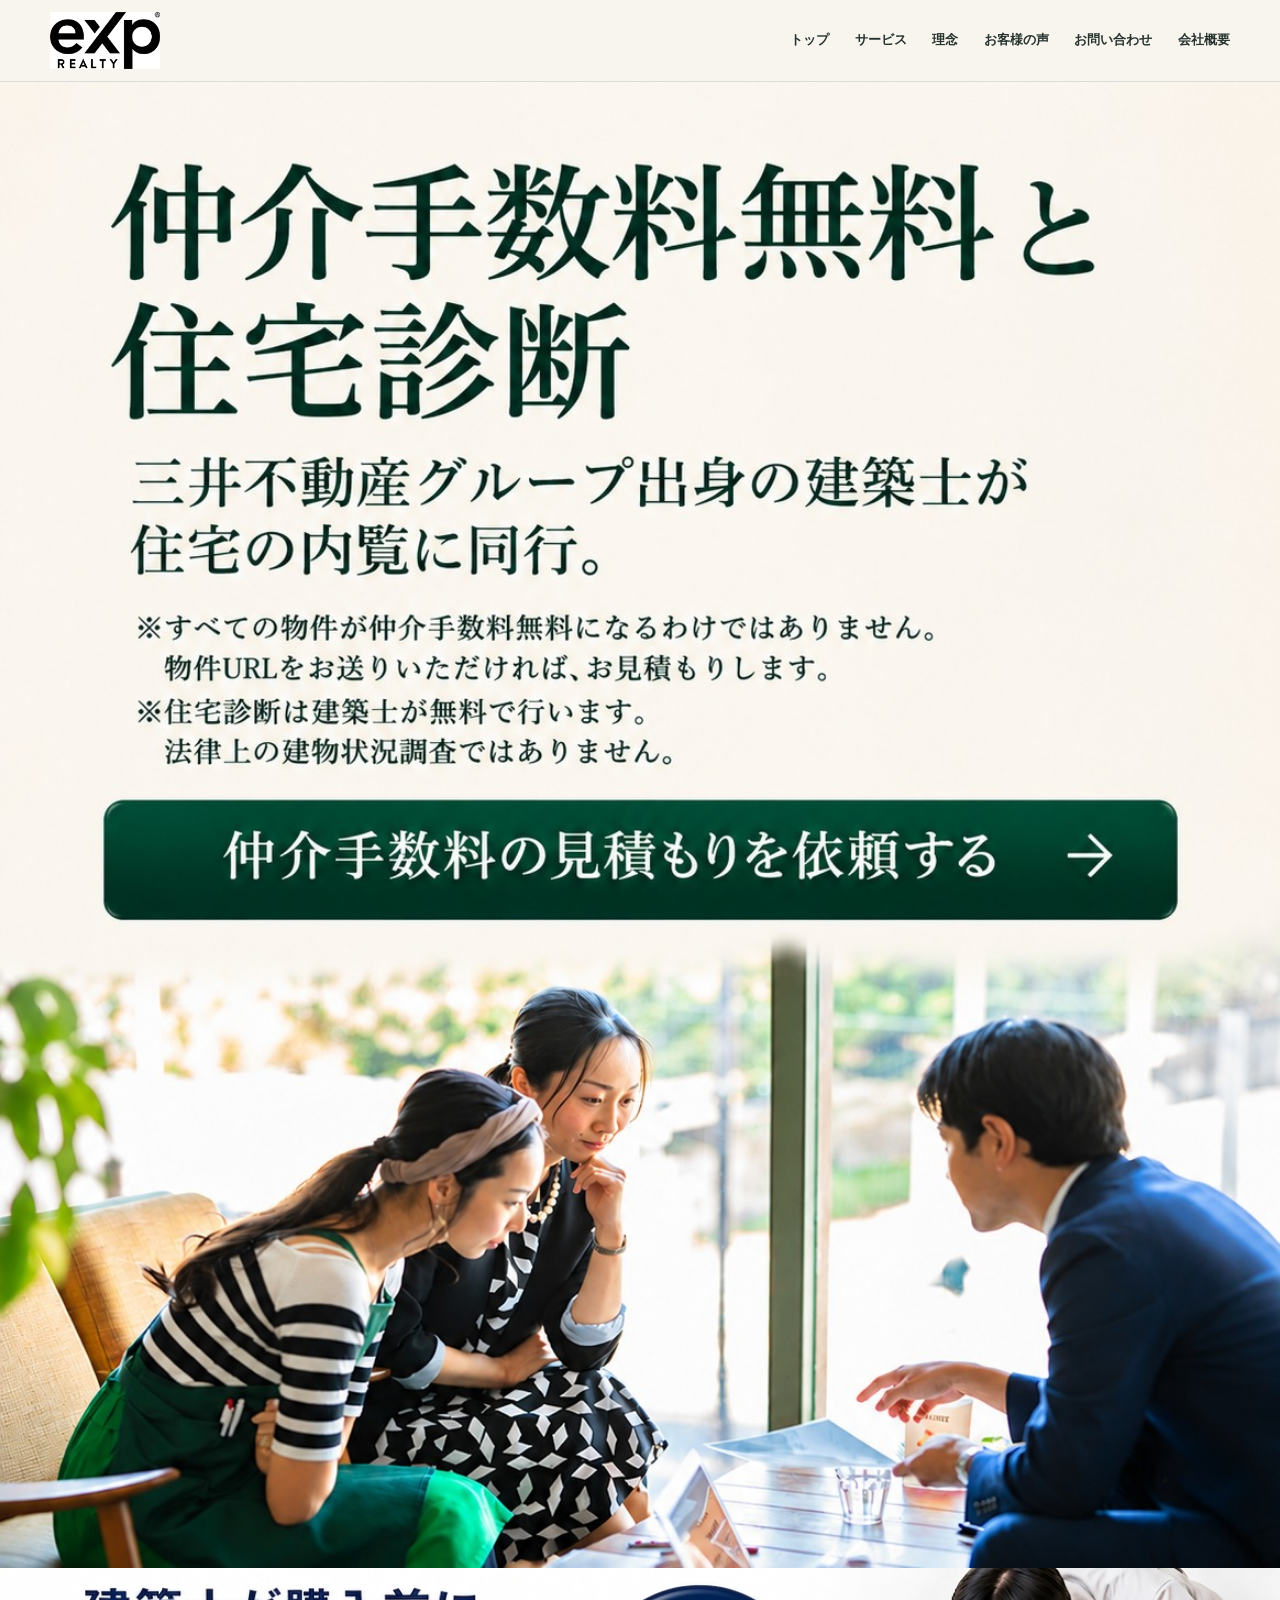
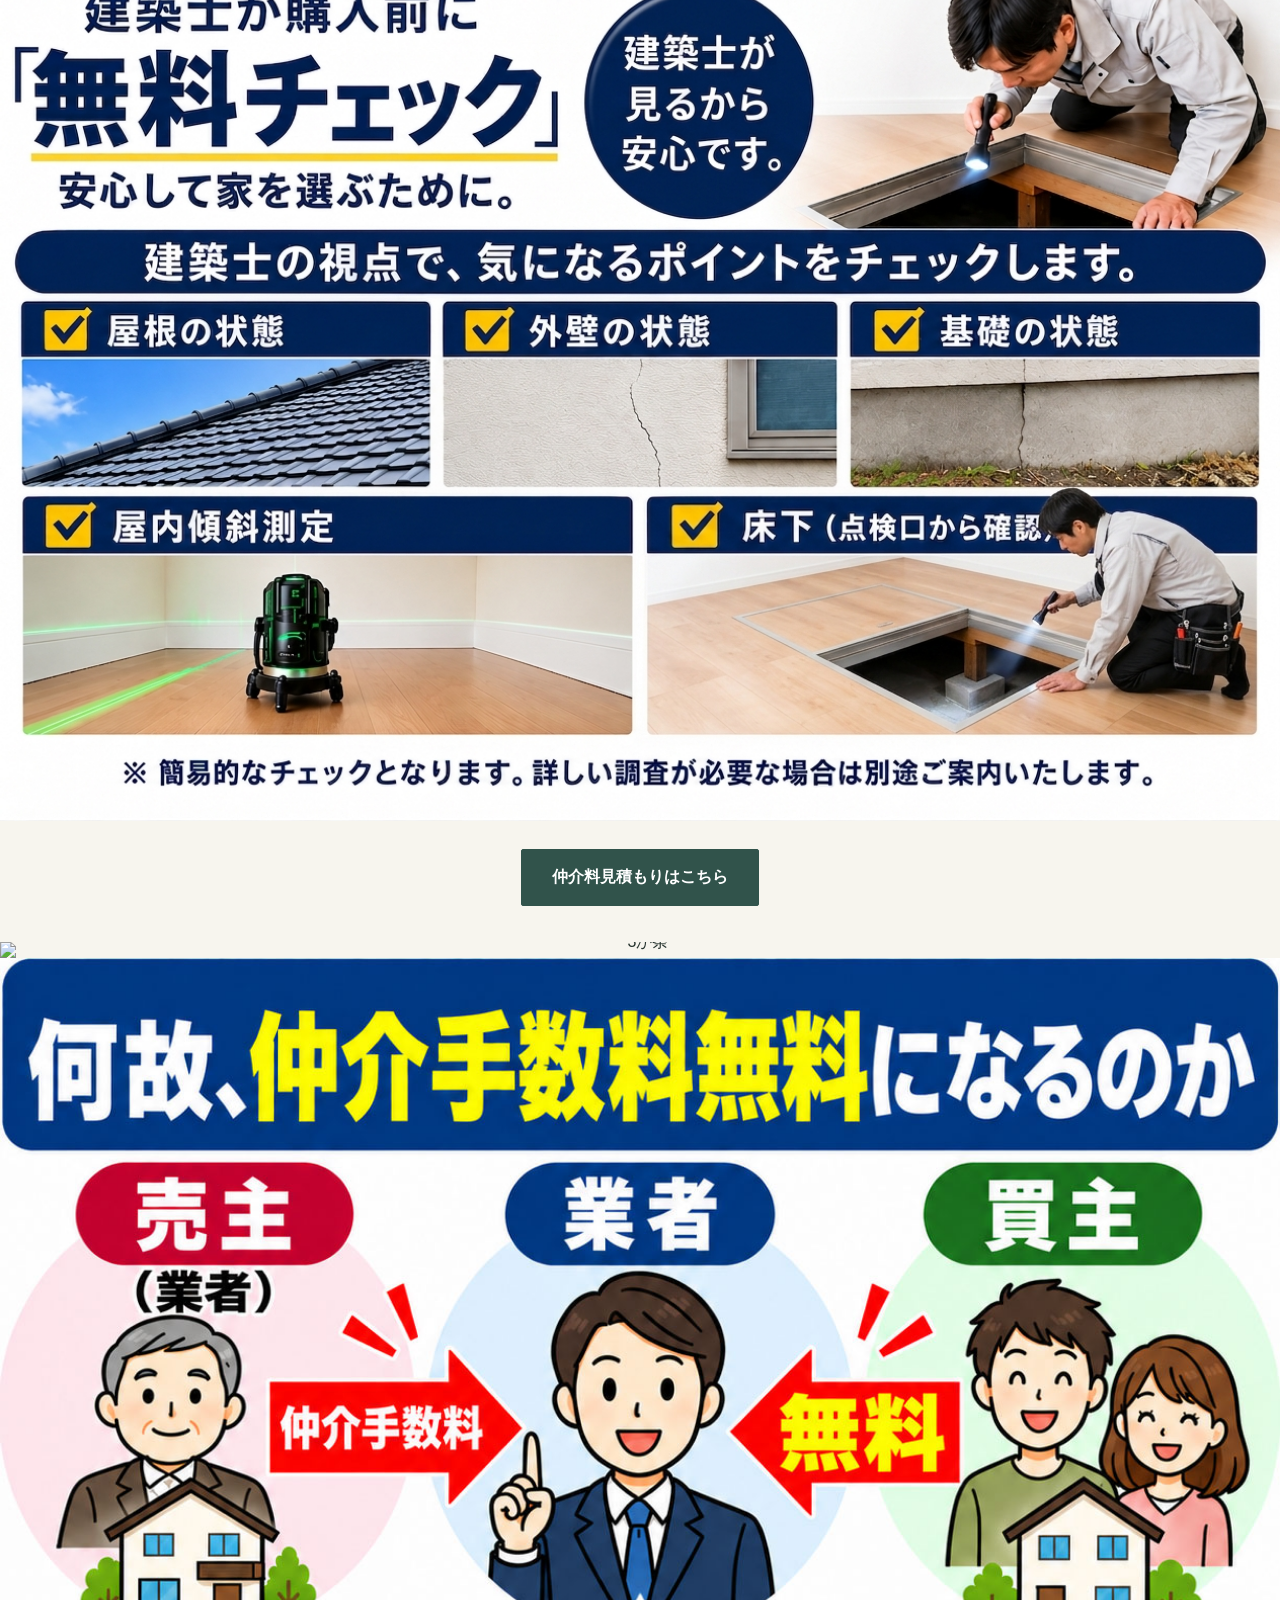
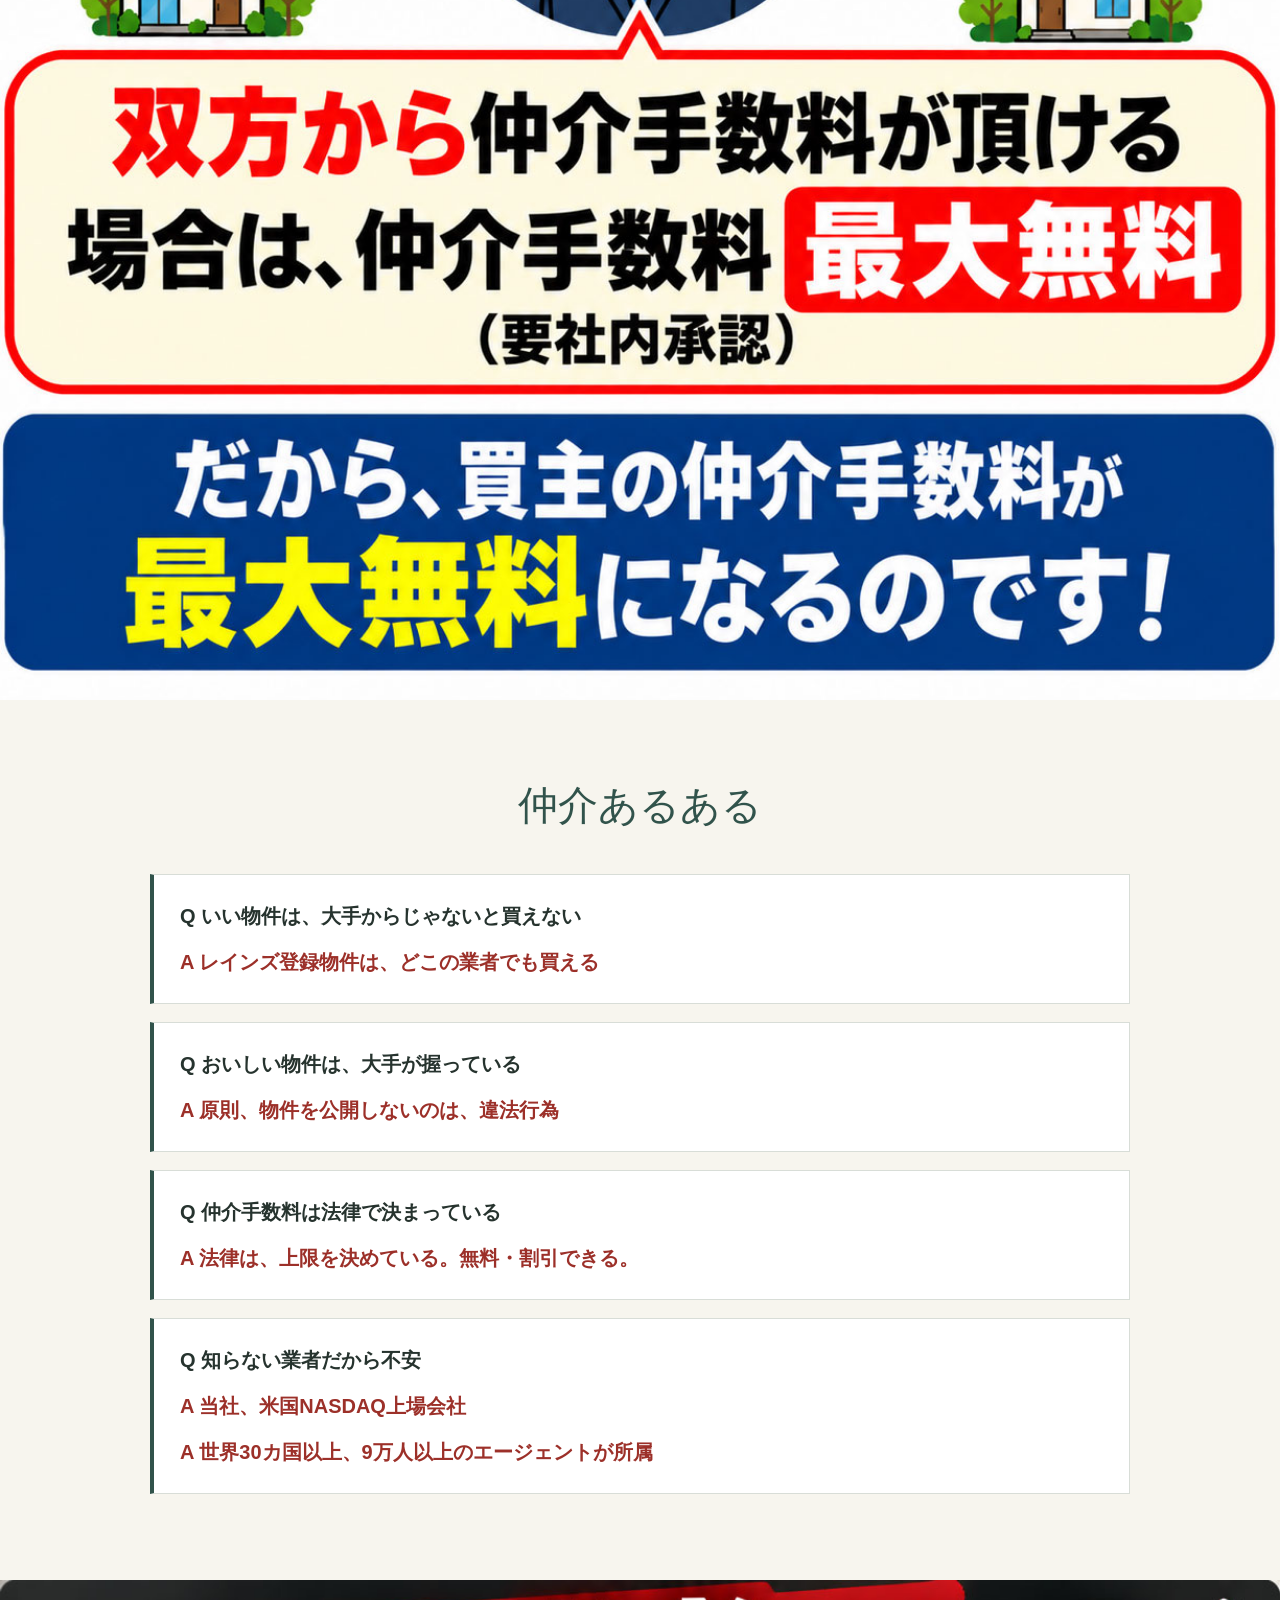
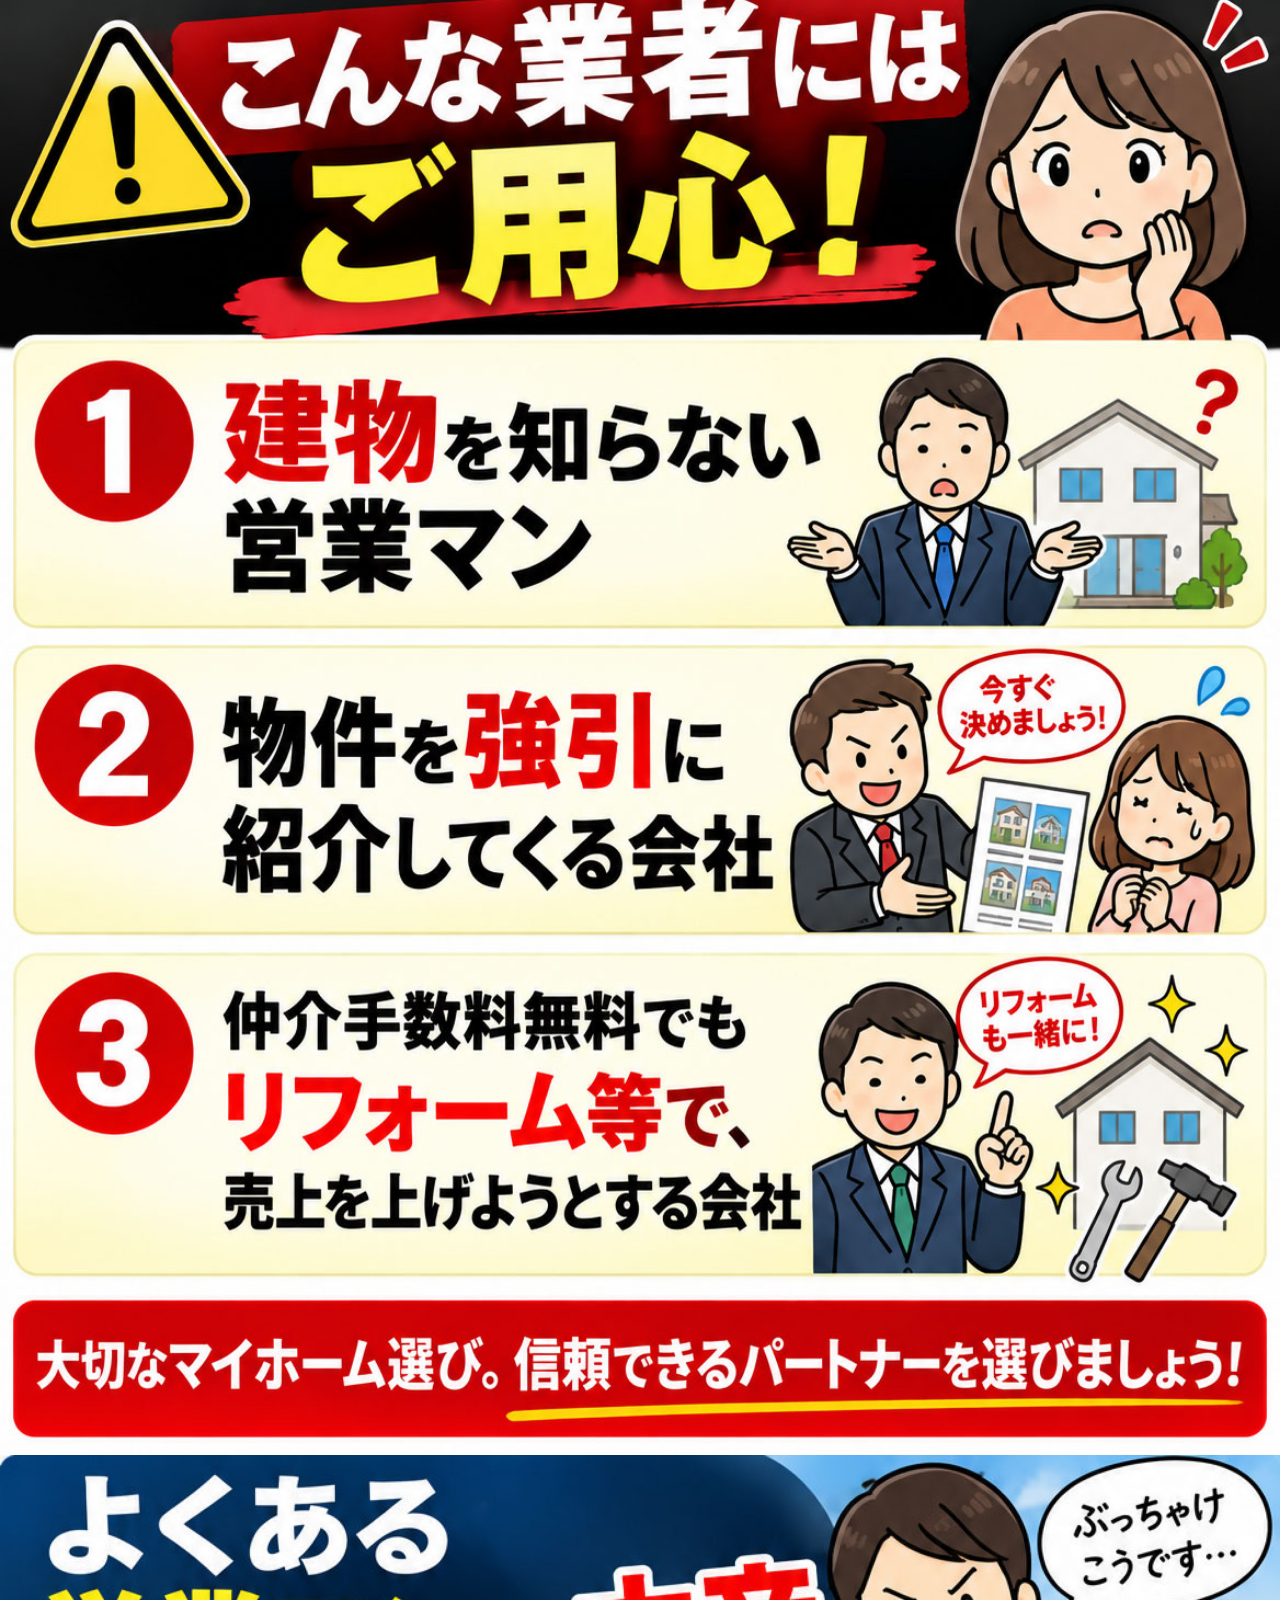
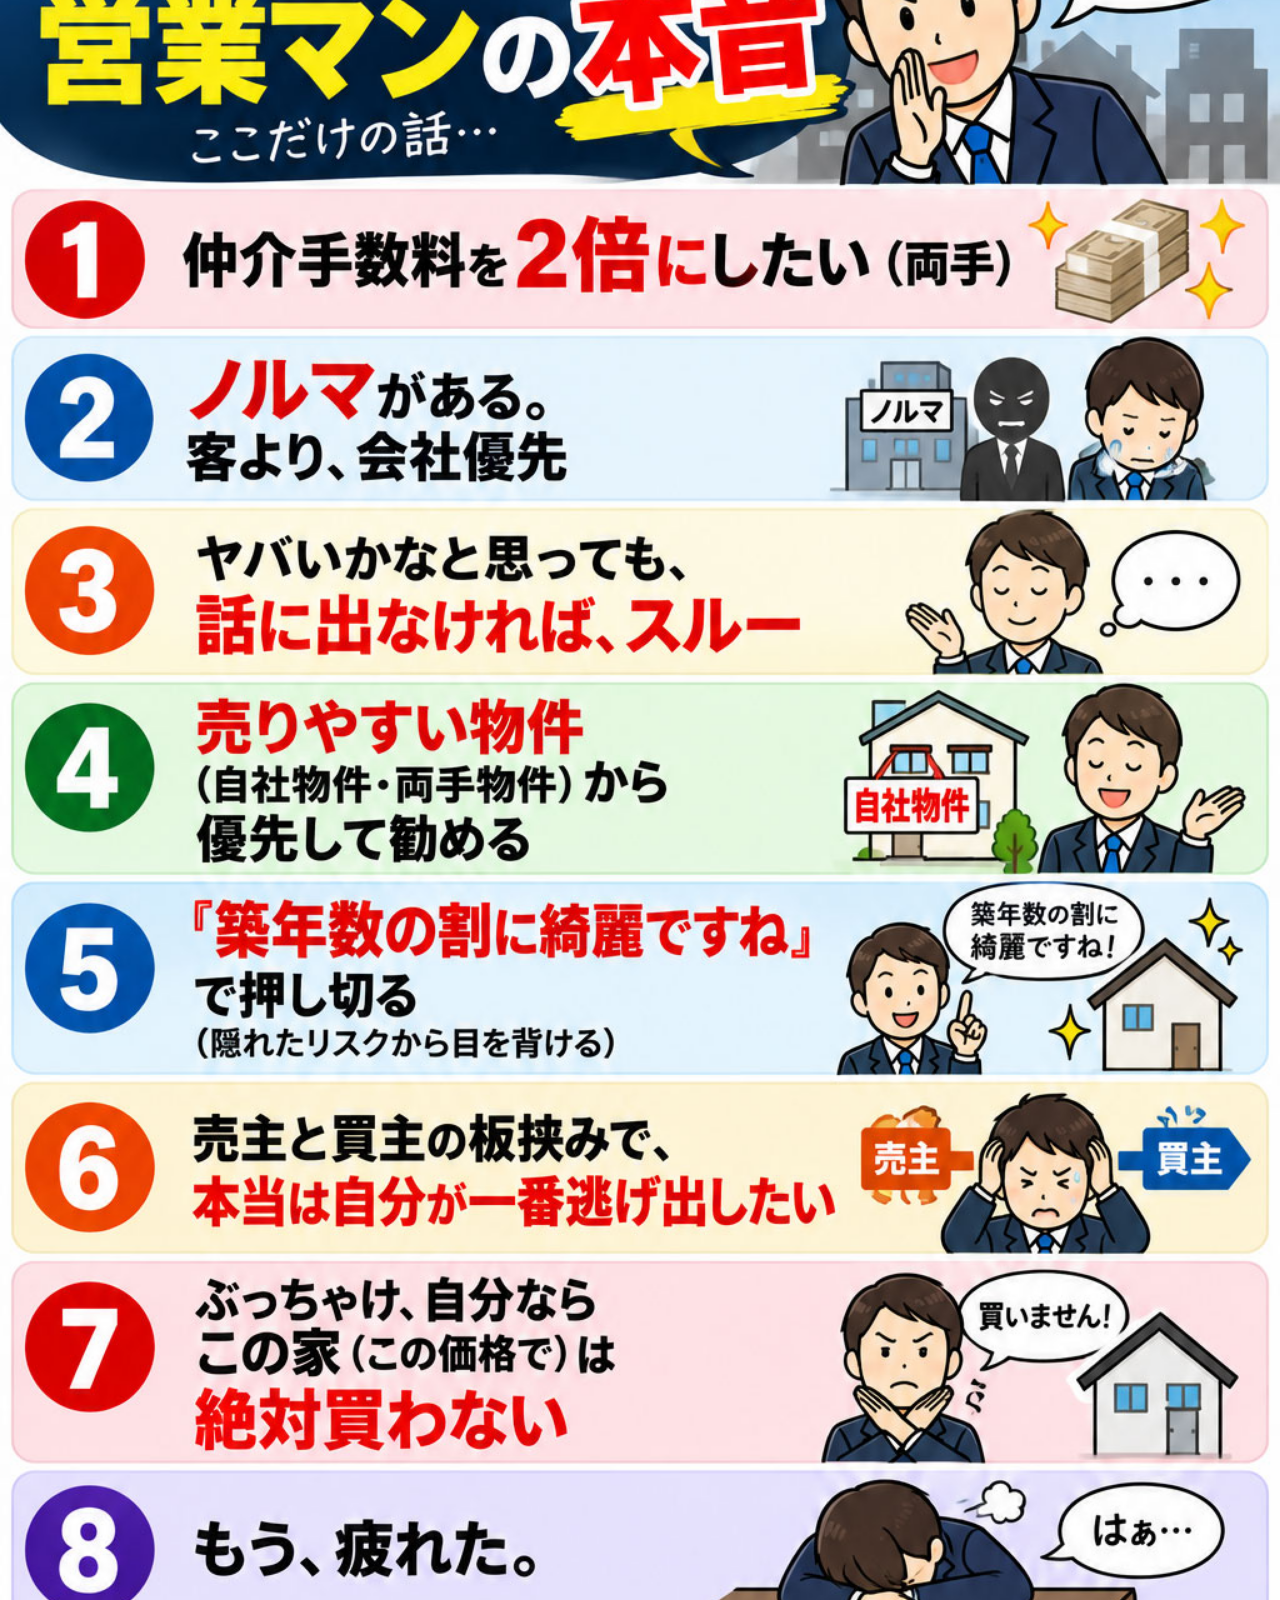
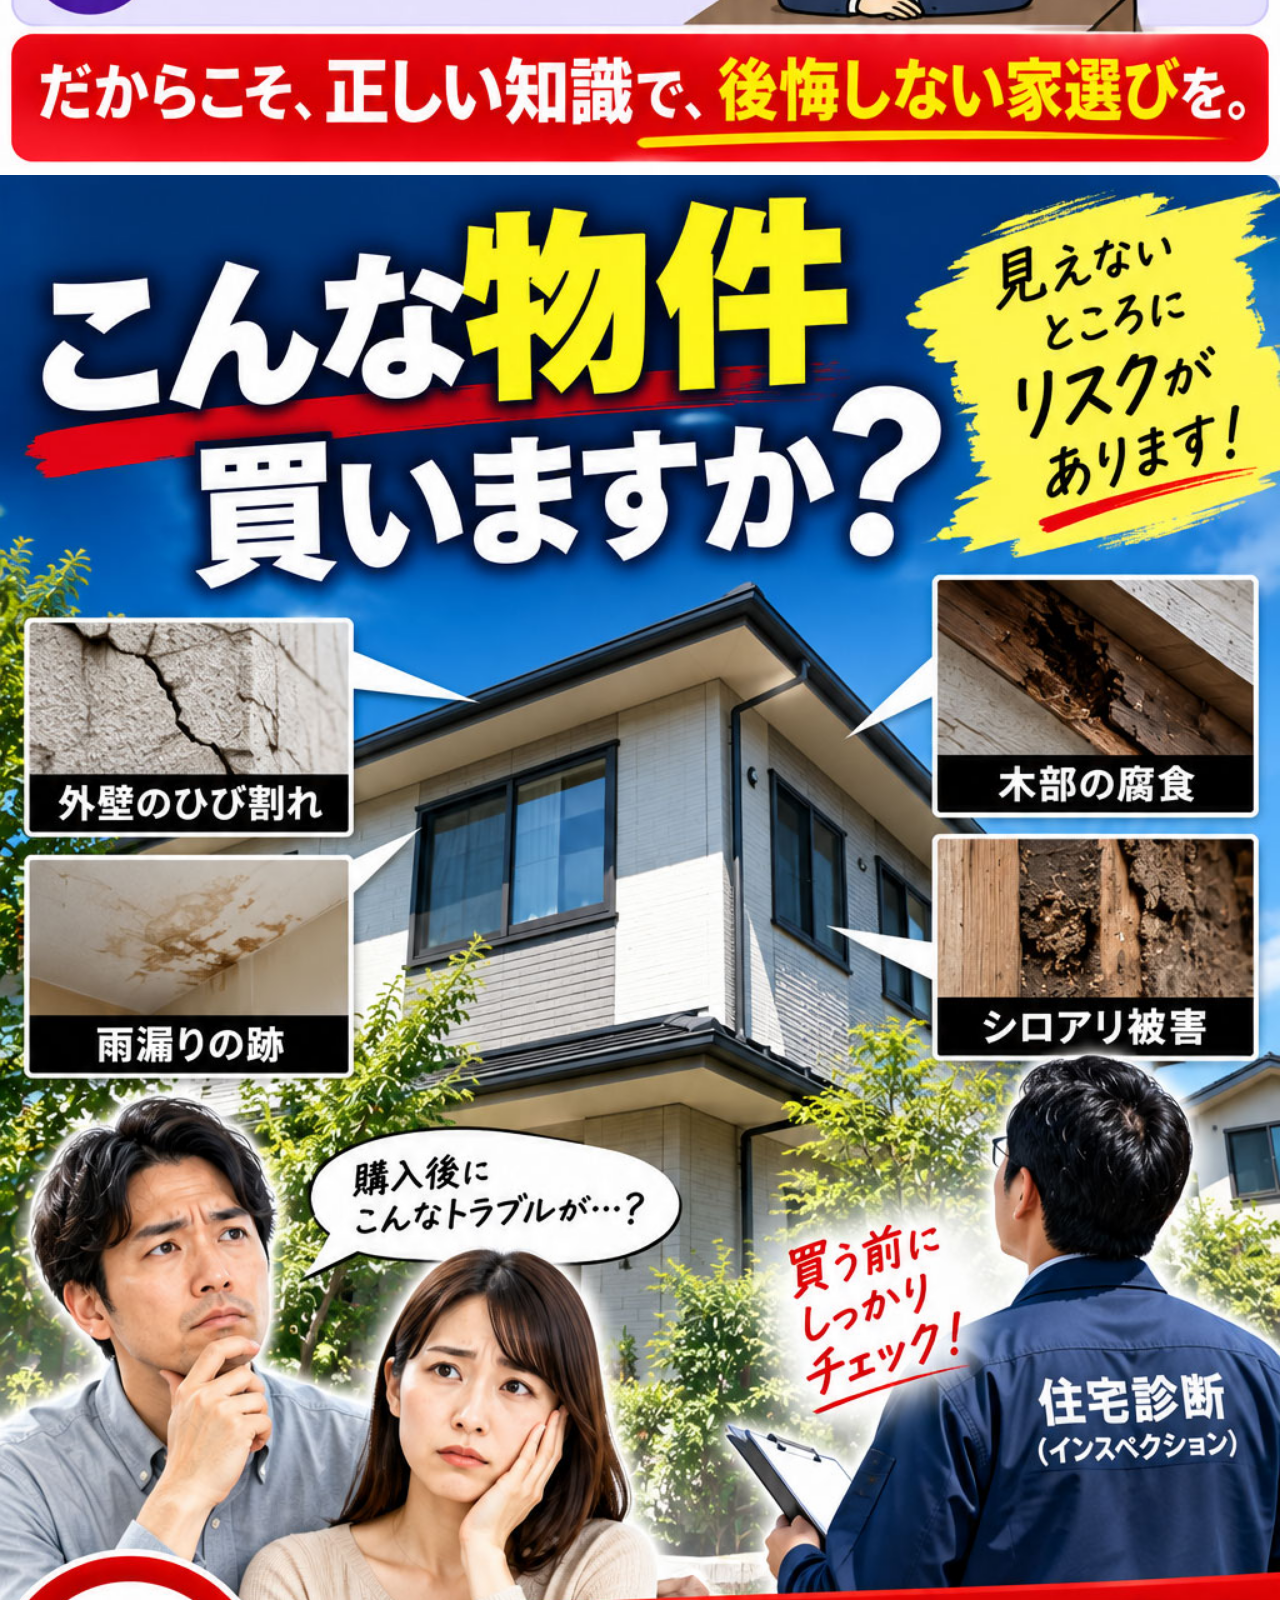
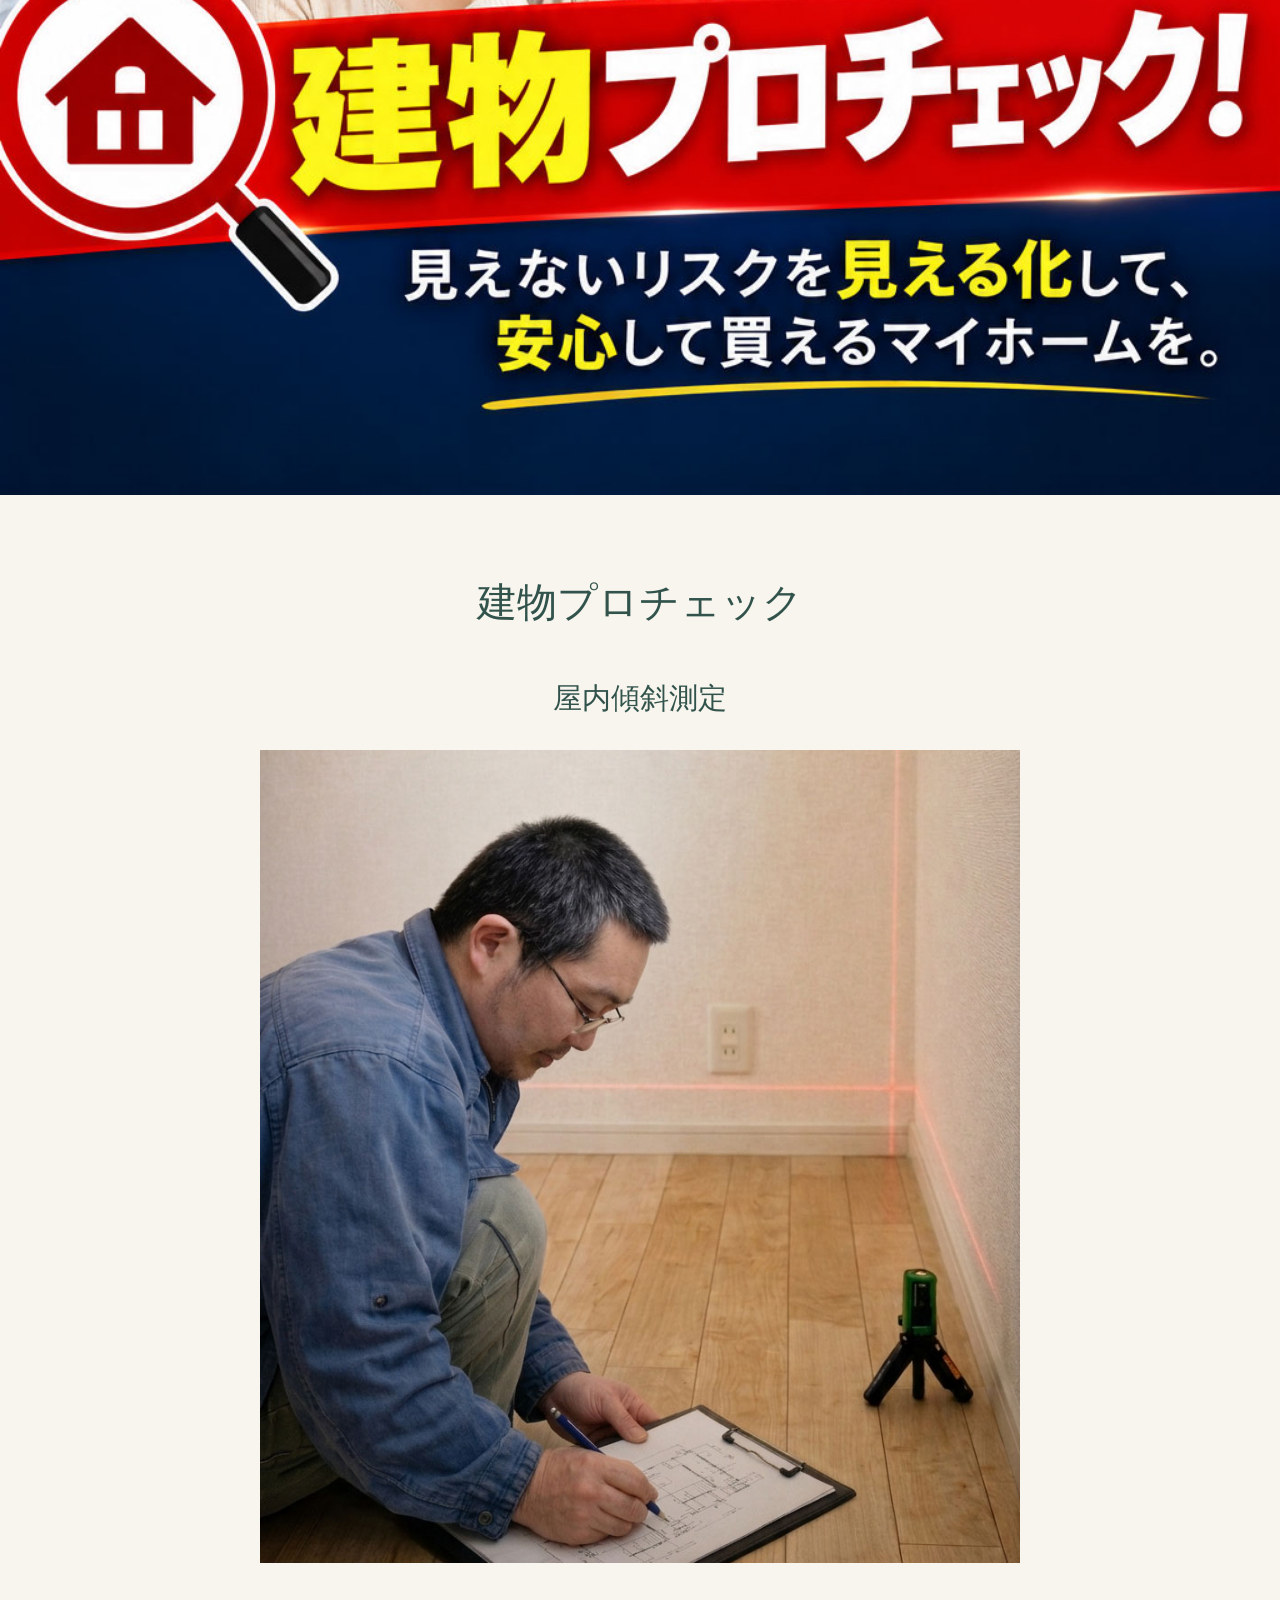
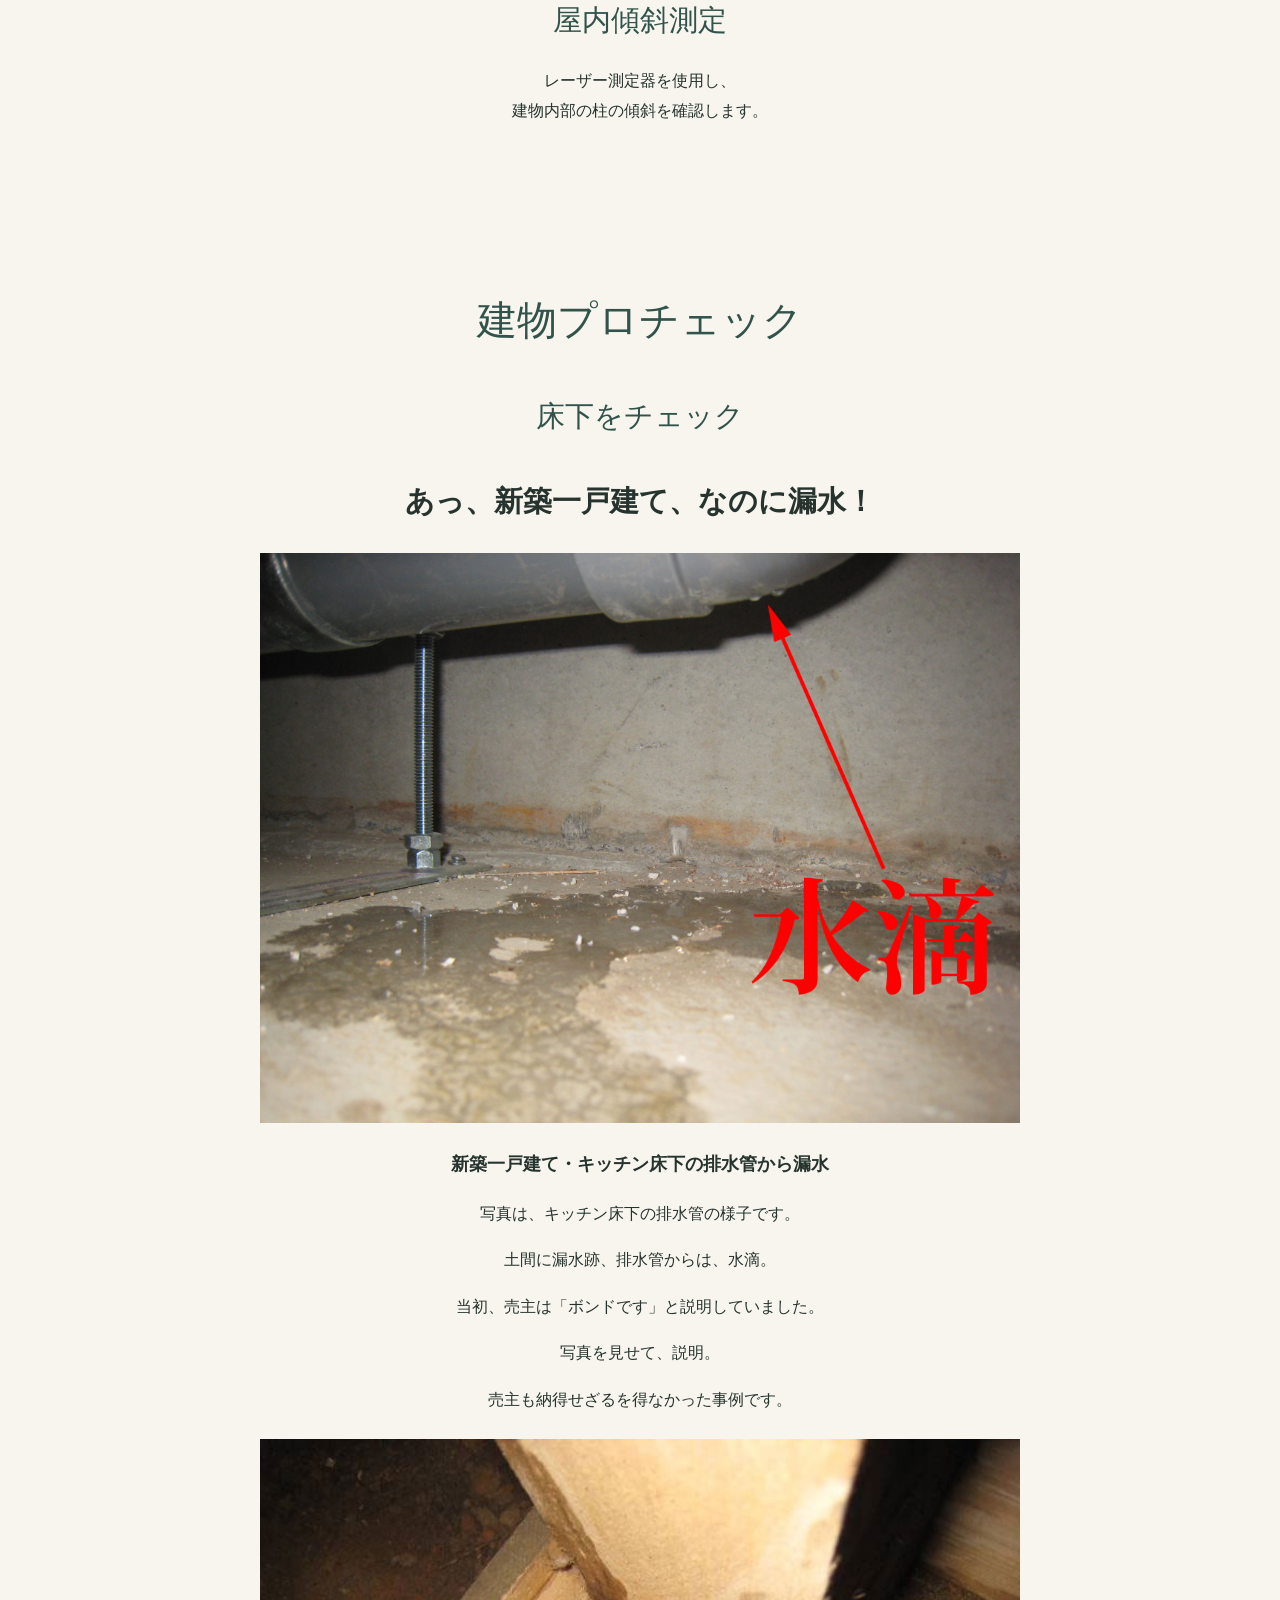
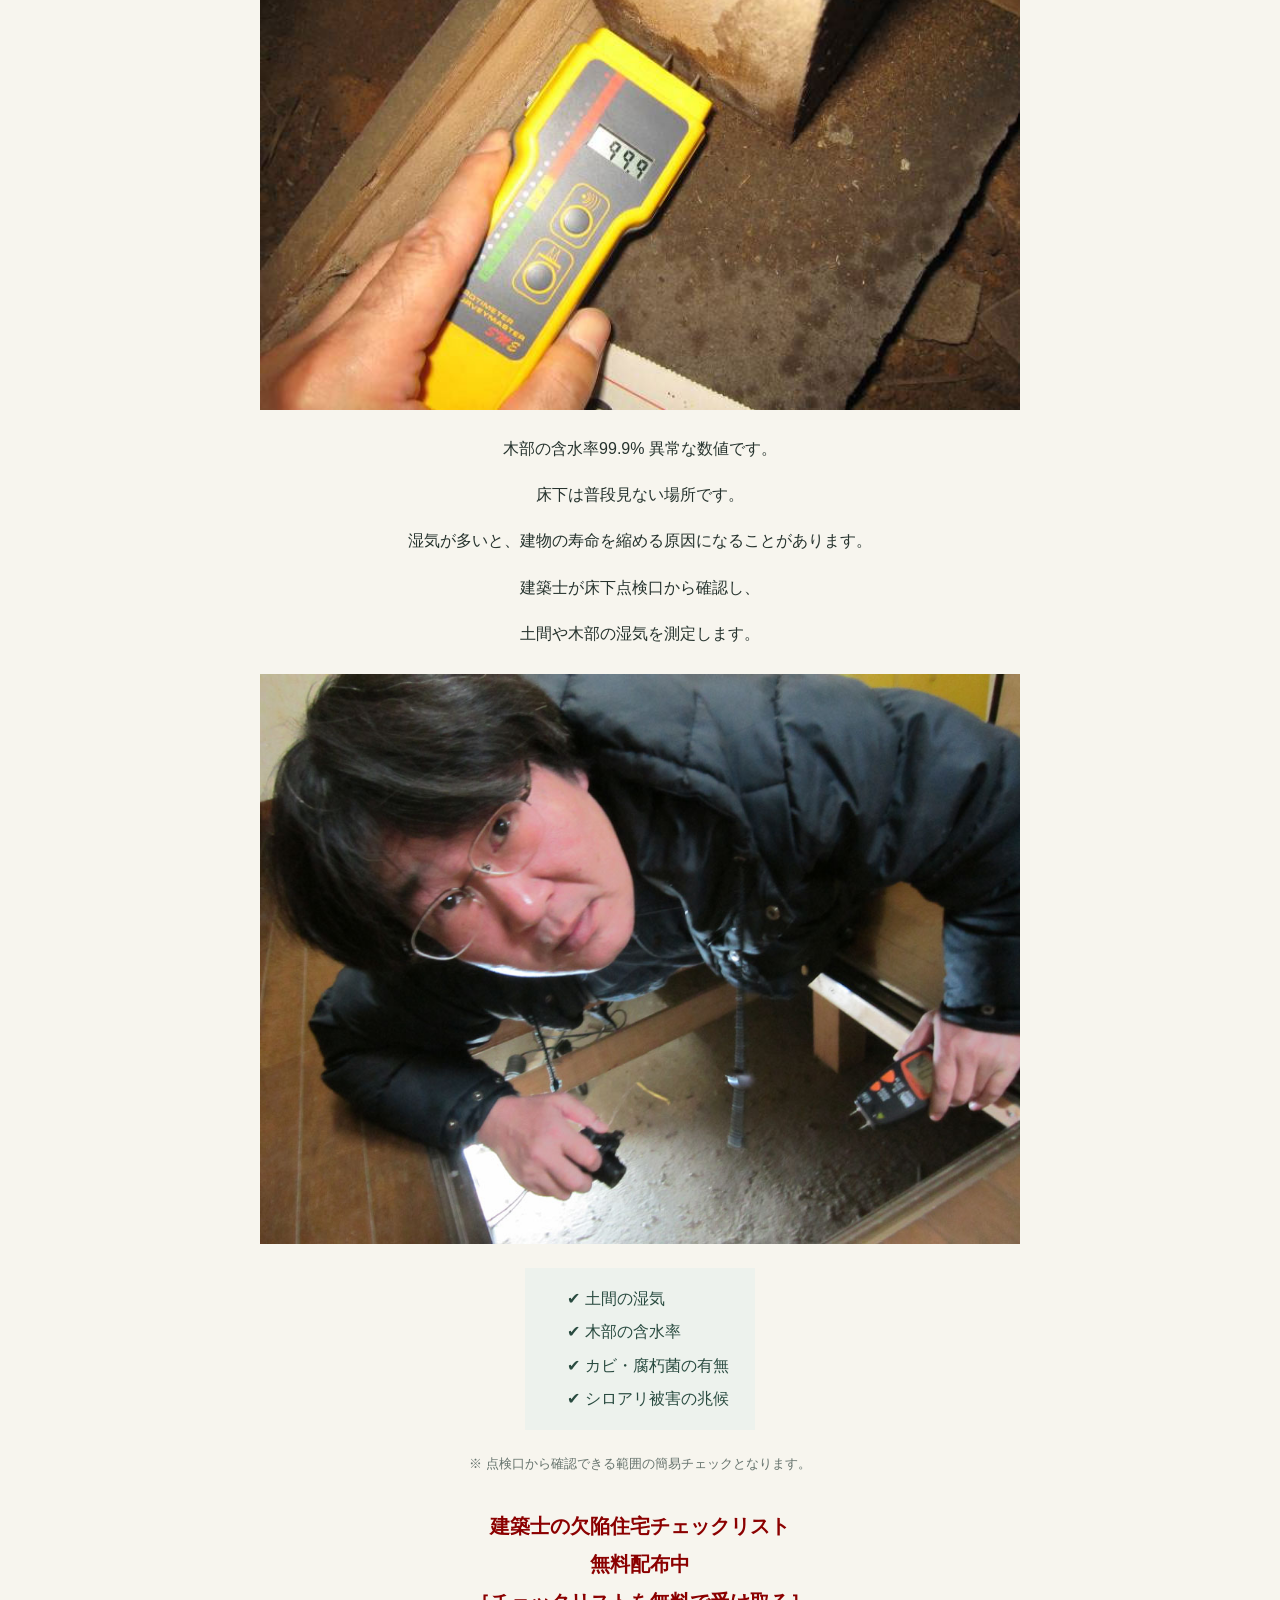
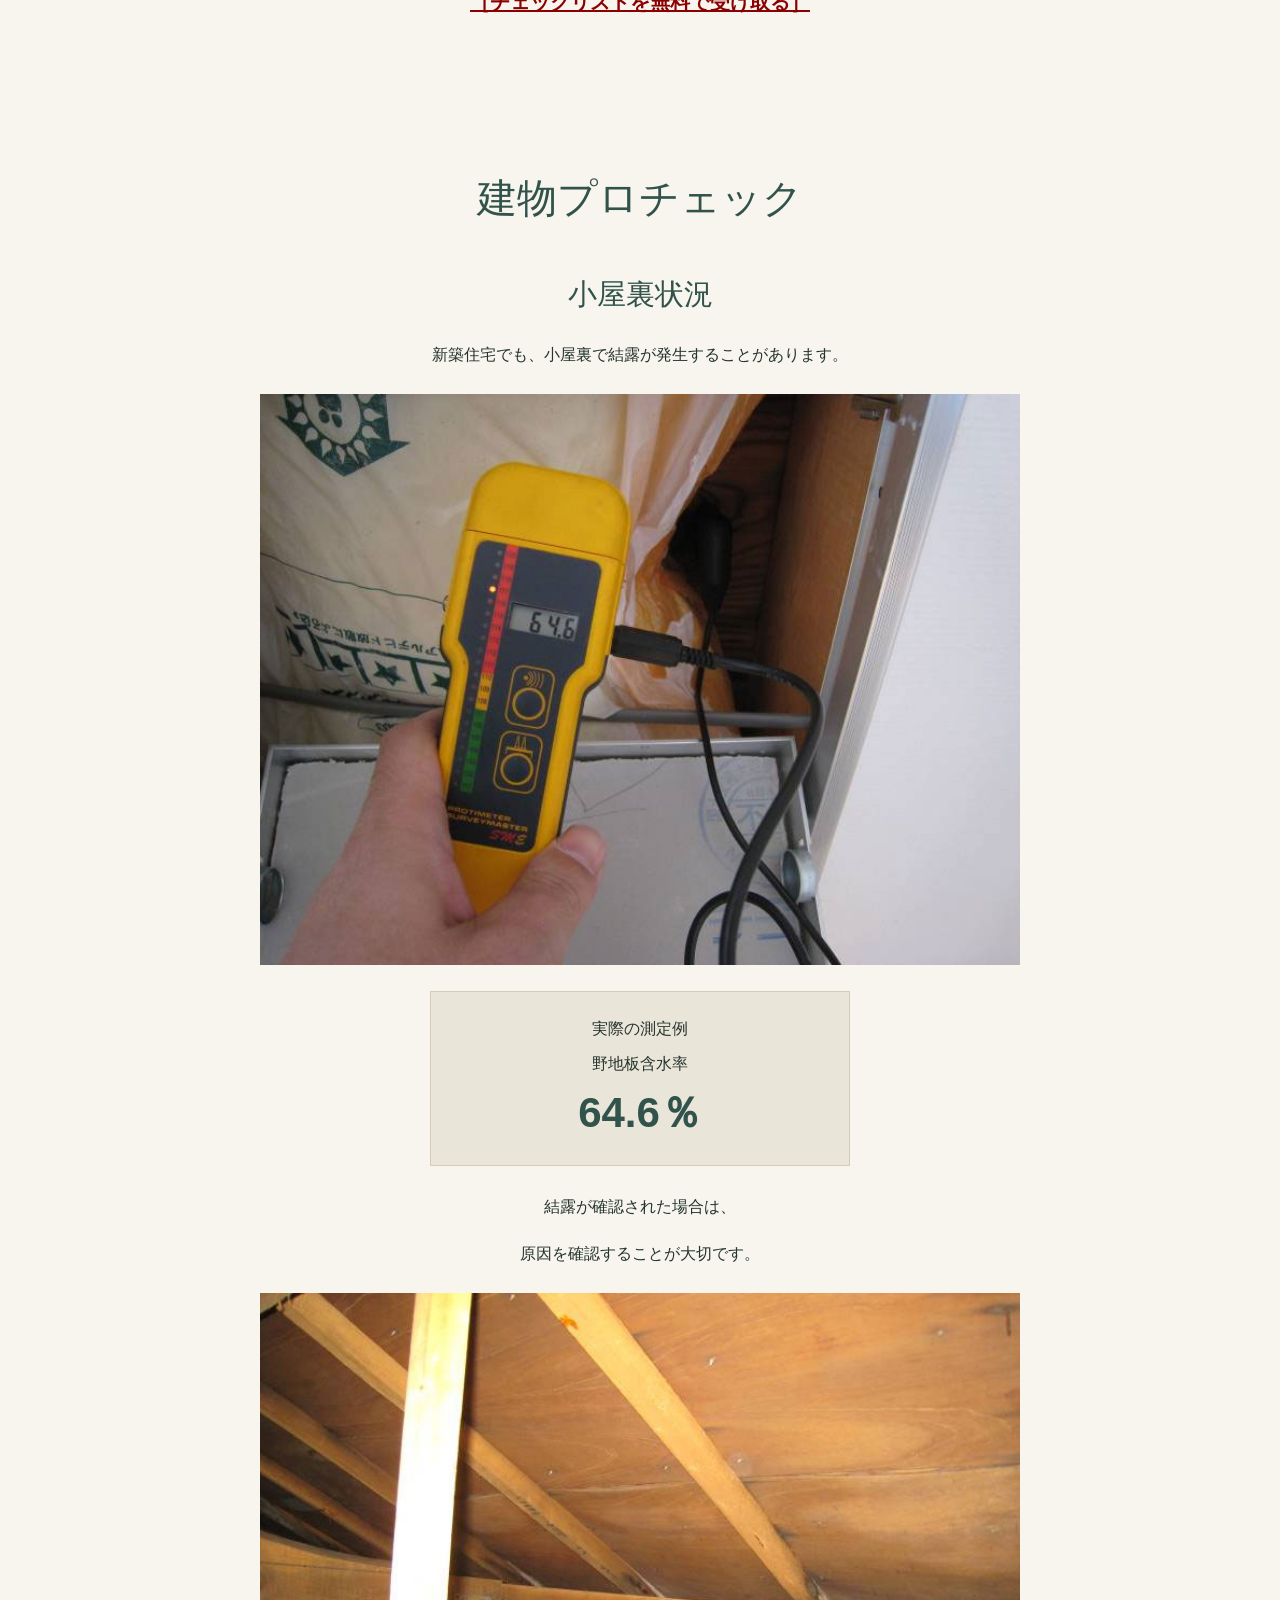
==== commit 1ae52981: "Add files via upload" ====
--- a/index.html
+++ b/index.html
@@ -1,303 +1,185 @@
 <!doctype html>
 <html lang="ja">
 <head>
-  <meta charset="utf-8">
-  <meta name="viewport" content="width=device-width, initial-scale=1">
-  <meta name="description" content="お家.com｜仲介手数料無料と建築士による住宅診断で、納得できる住まい選びをサポートします。">
-  <title>お家.com｜仲介手数料無料と住宅診断</title>
-  <link rel="stylesheet" href="style.css">
+<meta charset="utf-8">
+<meta name="viewport" content="width=device-width, initial-scale=1">
+<meta name="description" content="お家.com【公式】｜仲介手数料無料・割引と、建築士による住宅診断で住まい選びをサポートします。">
+<title>お家.com｜仲介手数料無料と建築士の住宅診断</title>
+<link rel="preload" as="image" href="top.jpg">
+<link rel="stylesheet" href="style.css">
+<!-- Google Analytics -->
+<script async src="https://www.googletagmanager.com/gtag/js?id=G-5256FCTDNK"></script>
+<script>
+window.dataLayer = window.dataLayer || [];
+function gtag(){dataLayer.push(arguments);}
+gtag('js', new Date());
+gtag('config', 'G-5256FCTDNK');
+</script>
+<!-- Google Ads -->
+<script async src="https://www.googletagmanager.com/gtag/js?id=AW-984110072"></script>
+<script>
+window.dataLayer = window.dataLayer || [];
+function gtag(){dataLayer.push(arguments);}
+gtag('js', new Date());
+gtag('config', 'AW-984110072');
+</script>
+<!-- お問い合わせボタン conversion -->
+<script>
+window.addEventListener('DOMContentLoaded', function () {
+  document.querySelectorAll('a[href*="forms.gle"]').forEach(function (link) {
+    link.addEventListener('click', function () {
+      if (typeof gtag === 'function') {
+        gtag('event', 'conversion', {send_to: 'AW-984110072/GGG0CJ3yg-scEPinodUD'});
+      }
+    });
+  });
+});
+</script>
+</head>
+<body>
+<header class="site-header">
+  <a class="brand" href="index.html" aria-label="お家.com トップ"><img src="eXp.png" alt="お家.com"></a>
+  <button class="menu-toggle" type="button" aria-label="メニューを開く" aria-expanded="false" aria-controls="site-menu"><span></span><span></span><span></span></button>
+  <nav class="menu" id="site-menu" aria-label="メインナビゲーション">
+    <a href="index.html">トップ</a><a href="service.html">サービス</a><a href="idea.html">理念</a><a href="voice.html">お客様の声</a><a href="https://forms.gle/HyXmBgncGQmBEbbC8" target="_blank" rel="noopener noreferrer">お問い合わせ</a><a href="company.html">会社概要</a>
+  </nav>
+</header>
 
-  <!-- Google Analytics -->
-  <script async src="https://www.googletagmanager.com/gtag/js?id=G-5256FCTDNK"></script>
-  <script>
-    window.dataLayer = window.dataLayer || [];
-    function gtag(){dataLayer.push(arguments);}
-    gtag('js', new Date());
-    gtag('config', 'G-5256FCTDNK');
-  </script>
+<main id="top">
+  <!-- メインビジュアル：画像内CTAに透明リンクを重ねています -->
+  <section class="hero-promo" aria-label="仲介手数料無料と住宅診断">
+    <img src="top.jpg" alt="仲介手数料無料と住宅診断。三井不動産グループ出身の建築士が住宅の内覧に同行。" class="hero-promo-image">
+    <a class="hero-promo-cta" href="https://forms.gle/HyXmBgncGQmBEbbC8" target="_blank" rel="noopener noreferrer" aria-label="仲介手数料の見積もりを依頼する"></a>
+  </section>
 
-  <!-- Google Ads -->
-  <script async src="https://www.googletagmanager.com/gtag/js?id=AW-984110072"></script>
-  <script>
-    window.dataLayer = window.dataLayer || [];
-    function gtag(){dataLayer.push(arguments);}
-    gtag('js', new Date());
-    gtag('config', 'AW-984110072');
-  </script>
-  <script>
-    document.addEventListener('DOMContentLoaded', function () {
-      document.querySelectorAll('a[href*="forms.gle"]').forEach(function (link) {
-        link.addEventListener('click', function () {
-          if (typeof gtag === 'function') {
-            gtag('event', 'conversion', {
-              send_to: 'AW-984110072/GGG0CJ3yg-scEPinodUD'
-            });
-          }
-        });
-      });
+  <section class="image-section"><img src="insp10.jpg" alt="ホームインスペクション" class="wide-image"></section>
+  <div class="center-action"><a class="button" href="https://forms.gle/HyXmBgncGQmBEbbC8">仲介料見積もりはこちら</a></div>
+
+  <section class="image-section"><img src="san10.jpg" alt="3か条" class="wide-image"></section>
+  <section class="image-section"><img src="tyk.jpg" alt="仲介手数料無料" class="wide-image"></section>
+
+  <section class="common-qa section-wrap">
+    <h2>仲介あるある</h2>
+    <article class="qa"><p class="question">Q いい物件は、大手からじゃないと買えない</p><p class="answer">A レインズ登録物件は、どこの業者でも買える</p></article>
+    <article class="qa"><p class="question">Q おいしい物件は、大手が握っている</p><p class="answer">A 原則、物件を公開しないのは、違法行為</p></article>
+    <article class="qa"><p class="question">Q 仲介手数料は法律で決まっている</p><p class="answer">A 法律は、上限を決めている。無料・割引できる。</p></article>
+    <article class="qa"><p class="question">Q 知らない業者だから不安</p><p class="answer">A 当社、米国NASDAQ上場会社</p><p class="answer">A 世界30カ国以上、9万人以上のエージェントが所属</p></article>
+  </section>
+
+  <section class="image-section"><img src="you.jpg" alt="仲介手数料無料" class="wide-image"></section>
+  <section class="image-section"><img src="hon.jpg" alt="営業マンの本音" class="wide-image"></section>
+  <section class="image-section"><img src="kon.jpg" alt="仲介手数料無料" class="wide-image"></section>
+
+  <section class="inspection-section section-wrap">
+    <h2>建物プロチェック</h2>
+    <h3>屋内傾斜測定</h3>
+    <img src="abc5.jpg" alt="屋内傾斜測定" class="inspection-photo">
+    <h3>屋内傾斜測定</h3>
+    <p class="center">レーザー測定器を使用し、<br>建物内部の柱の傾斜を確認します。</p>
+  </section>
+
+  <section class="inspection-section section-wrap">
+    <h2>建物プロチェック</h2>
+    <h3>床下をチェック</h3>
+    <h3 class="subhead">あっ、新築一戸建て、なのに漏水！</h3>
+    <img src="ros.jpg" alt="新築一戸建て・キッチン床下の排水管からの漏水" class="inspection-photo">
+    <p class="center emphasis">新築一戸建て・キッチン床下の排水管から漏水</p>
+    <p class="center">写真は、キッチン床下の排水管の様子です。</p>
+    <p class="center">土間に漏水跡、排水管からは、水滴。</p>
+    <p class="center">当初、売主は「ボンドです」と説明していました。</p>
+    <p class="center">写真を見せて、説明。</p>
+    <p class="center">売主も納得せざるを得なかった事例です。</p>
+    <img src="yukasita-moisture.jpg" alt="床下の湿気測定" class="inspection-photo">
+    <p class="center">木部の含水率99.9% 異常な数値です。</p>
+    <p class="center">床下は普段見ない場所です。</p>
+    <p class="center">湿気が多いと、建物の寿命を縮める原因になることがあります。</p>
+    <p class="center">建築士が床下点検口から確認し、</p>
+    <p class="center">土間や木部の湿気を測定します。</p>
+    <img src="yuka.jpg" alt="床下で建物調査を行う建築士" class="inspection-photo">
+    <ul class="check-list"><li>✔ 土間の湿気</li><li>✔ 木部の含水率</li><li>✔ カビ・腐朽菌の有無</li><li>✔ シロアリ被害の兆候</li></ul>
+    <p class="center note">※ 点検口から確認できる範囲の簡易チェックとなります。</p>
+    <p class="checklist-promo">建築士の欠陥住宅チェックリスト<br>無料配布中<br><a href="https://forms.gle/HyXmBgncGQmBEbbC8">［チェックリストを無料で受け取る］</a></p>
+  </section>
+
+  <section class="inspection-section section-wrap">
+    <h2>建物プロチェック</h2>
+    <h3>小屋裏状況</h3>
+    <p class="center">新築住宅でも、小屋裏で結露が発生することがあります。</p>
+    <img src="yajita64.jpg" alt="野地板の含水率測定" class="inspection-photo">
+    <div class="measurement-box"><p>実際の測定例</p><p>野地板含水率</p><strong>64.6％</strong></div>
+    <p class="center">結露が確認された場合は、</p>
+    <p class="center">原因を確認することが大切です。</p>
+    <img src="ketsuro.jpg" alt="小屋裏の結露" class="inspection-photo">
+    <ul class="check-list"><li>✔ 結露の有無</li><li>✔ カビ・腐朽菌の発生</li><li>✔ 雨漏りとの違いを確認</li></ul>
+    <h3>放置すると…</h3>
+    <ul class="danger-list"><li>木材の腐朽</li><li>カビの発生</li><li>断熱材への影響</li><li>建物寿命への影響</li></ul>
+    <p class="warning center">※ 小屋裏調査は、棚を壊す恐れがあるため、原則として行っていません。<br>ただし、点検口が安全に確認できる場合は、調査を行います。</p>
+  </section>
+
+  <section class="inspection-section section-wrap">
+    <h2>物件の囲い込み</h2>
+    <h3>気になる物件を<br>紹介してもらえないことがあります</h3>
+    <p class="center">「商談中です」「申込みが入りました」と言われ、気になる物件を紹介してもらえないことがあります。</p>
+    <img src="kklo.jpg" alt="物件の囲い込みについて" class="inspection-photo">
+    <p class="center">一部の不動産会社では、他社からの購入申込みを受け付けないなど、不適切な対応が問題となることがあります。</p>
+    <p class="center">弊社のお客様からも、このようなご相談をいただいております。</p>
+    <p class="center">気になる物件がございましたら、お気軽にご相談ください。</p>
+    <p class="note center">※ 囲い込みの解明には、お客様からの情報やご協力が必要となります。</p>
+  </section>
+
+  <section class="fee-section">
+    <h2>仲介手数料について</h2>
+    <img src="shi2.png" alt="不動産仲介のしくみ・仲介手数料無料のケース" class="fee-image">
+    <div class="section-wrap">
+      <p><strong>新築一戸建て・リノベーションマンション</strong>は、条件により<strong>仲介手数料がお得</strong>になります。</p>
+      <p><strong>中古戸建・土地</strong>は、<strong>半額・割引</strong>でご案内しております。</p>
+      <p class="note">※ 対象物件・条件があります。詳しくはお気軽にお問い合わせください。</p>
+      <p class="note">※ 物件のURLを、教えてください。</p>
+      <p class="center"><a class="button" href="https://forms.gle/HyXmBgncGQmBEbbC8">仲介料見積もりはこちら</a></p>
+      <h3 class="center">どうして、仲介手数料をお得にできるの？</h3>
+      <p class="center">仲介手数料をお得にするために、サービスの質を落としているわけではありません。</p>
+      <p class="center">従来の不動産会社とは、利益の作り方そのものが違います。</p>
+      <ol class="reasons">
+        <li>両手仲介に依存しない</li>
+        <li>片手仲介でも成り立つビジネスモデル</li>
+        <li>広告宣伝費を50％削減</li>
+        <li>業務のDX化・テレワークの導入</li>
+        <li>1階の路面店を持たない</li>
+        <li>固定費を抑えるエージェント制の採用</li>
+        <li class="warning">仲介手数料の割引は、会社の承認が必要</li>
+      </ol>
+      <h3 class="center">各種法的ガイドライン</h3>
+      <div class="legal-notes">
+        <p>※本インスペクションは、宅地建物取引業法に基づく「建物状況調査」ではありません。</p>
+        <p>※当方のインスペクションは簡易的なチェックであり、劣化事象等の見落としがあった場合でも、その責任を一切負いません。</p>
+        <p>※インスペクションは、全ての物件を行うものではありせん。1物件に対する、購入の意思表示が条件です。</p>
+        <p>※そして、当方のインスペクションは、お客様への「好意」として行っています。無料のため、業務ではございません。</p>
+        <p>※責任を伴う詳細な調査をご希望のお客様は、有料のインスペクションをご利用ください。</p>
+      </div>
+    </div>
+  </section>
+</main>
+
+<footer class="site-footer"><div class="section-wrap"><nav class="footer-links"><a href="service.html">サービス</a><a href="idea.html">理念</a><a href="voice.html">お客様の声</a><a href="company.html">会社概要</a><a href="https://forms.gle/HyXmBgncGQmBEbbC8">お問い合わせ</a></nav><p>© 2026 お家.com All Rights Reserved.</p></div></footer>
+
+<script>
+(function () {
+  const toggle = document.querySelector('.menu-toggle');
+  const menu = document.querySelector('.menu');
+  if (!toggle || !menu) return;
+  toggle.addEventListener('click', function () {
+    const opened = menu.classList.toggle('active');
+    toggle.setAttribute('aria-expanded', String(opened));
+    toggle.setAttribute('aria-label', opened ? 'メニューを閉じる' : 'メニューを開く');
+  });
+  menu.querySelectorAll('a').forEach(function (link) {
+    link.addEventListener('click', function () {
+      menu.classList.remove('active');
+      toggle.setAttribute('aria-expanded', 'false');
+      toggle.setAttribute('aria-label', 'メニューを開く');
     });
-  </script>
-</head>
-
-<body>
-  <header class="site-header">
-    <a class="brand" href="index.html" aria-label="お家.com トップ">
-      <img src="eXp.png" alt="お家.com" class="brand-logo">
-    </a>
-    <button class="menu-toggle" type="button" aria-label="メニューを開く" aria-expanded="false" aria-controls="global-menu">
-      <span></span><span></span><span></span>
-    </button>
-    <nav class="global-menu" id="global-menu" aria-label="メインメニュー">
-      <a href="#top">トップ</a>
-      <a href="#service">サービス</a>
-      <a href="#inspection">住宅診断</a>
-      <a href="#fee">仲介手数料</a>
-      <a href="service.html">サービス詳細</a>
-      <a href="idea.html">理念</a>
-      <a href="voice.html">お客様の声</a>
-      <a href="company.html">会社概要</a>
-      <a href="#contact">お問い合わせ</a>
-    </nav>
-  </header>
-
-  <main id="top">
-    <!-- メインビジュアル：top.jpg 内のCTA位置に透明リンクを重ねています -->
-    <section class="hero" aria-label="お家.comのサービス">
-      <div class="hero-image-wrap">
-        <img src="top.jpg" class="hero-image" alt="仲介手数料無料と住宅診断。三井不動産グループ出身の建築士が住宅の内覧に同行。">
-        <a class="hero-image-cta" href="https://forms.gle/HyXmBgncGQmBEbbC8"
-           target="_blank" rel="noopener noreferrer"
-           aria-label="仲介手数料の見積もりを依頼する">仲介手数料の見積もりを依頼する</a>
-      </div>
-    </section>
-
-    <section class="intro section">
-      <div class="content-width">
-        <p class="eyebrow">OUR SERVICES</p>
-        <h1>費用も、建物も。<br>納得できる住まい選びを。</h1>
-        <p class="section-lead">お家.comは、不動産仲介と建築士による住宅診断の両面から、住まい探しをサポートします。</p>
-        <div class="service-grid">
-          <article class="service-card">
-            <span class="card-kicker">01 / REAL ESTATE</span>
-            <h2>不動産仲介・仲介手数料</h2>
-            <p>気になる物件が見つかったら、まずは物件URLをお送りください。物件ごとに仲介手数料を確認し、お見積もりをご案内します。</p>
-            <a class="text-link" href="#fee">仲介手数料について <span aria-hidden="true">→</span></a>
-          </article>
-          <article class="service-card">
-            <span class="card-kicker">02 / HOME INSPECTION</span>
-            <h2>建築士による住宅診断</h2>
-            <p>建築士が住宅の内覧に同行し、目視できる範囲で建物の状態を確認。購入前に気になる点を把握するお手伝いをします。</p>
-            <a class="text-link" href="#inspection">住宅診断について <span aria-hidden="true">→</span></a>
-          </article>
-        </div>
-        <p class="small-note">※仲介手数料無料の対象となる物件には条件があります。すべての物件が無料になるわけではありません。<br>※住宅診断は建築士による任意の簡易的な確認サービスであり、宅地建物取引業法に基づく建物状況調査ではありません。</p>
-      </div>
-    </section>
-
-    <section class="image-section section section-soft">
-      <div class="content-width">
-        <p class="eyebrow">OUR POLICY</p>
-        <h2 class="section-title">お家.comが大切にすること</h2>
-        <img src="insp10.jpg" alt="ホームインスペクションのご案内" class="content-image">
-        <img src="san10.jpg" alt="お家.comのサービスの3か条" class="content-image">
-        <img src="tyk.jpg" alt="仲介手数料無料について" class="content-image">
-      </div>
-    </section>
-
-    <section class="section section-soft" id="real-estate-faq">
-      <div class="content-width">
-        <p class="eyebrow">REAL ESTATE KNOWLEDGE</p>
-        <h2 class="section-title">仲介あるある</h2>
-        <div class="qa-grid">
-          <article class="qa-card">
-            <h3>いい物件は、大手からじゃないと買えない？</h3>
-            <p>レインズ登録物件は、原則として他の不動産会社からも紹介を受けられます。</p>
-          </article>
-          <article class="qa-card">
-            <h3>おいしい物件は、大手が握っている？</h3>
-            <p>物件情報の公開や取引にはルールがあります。気になる物件があればご相談ください。</p>
-          </article>
-          <article class="qa-card">
-            <h3>仲介手数料は法律で決まっている？</h3>
-            <p>法律で定められているのは上限額です。取引条件により無料や割引となる場合があります。</p>
-          </article>
-          <article class="qa-card">
-            <h3>知らない不動産会社だから不安？</h3>
-            <p>お家.comは、米国NASDAQ上場の不動産ネットワークに所属するエージェントとして活動しています。詳しくはお問い合わせください。</p>
-          </article>
-        </div>
-      </div>
-    </section>
-
-    <section class="section">
-      <div class="content-width">
-        <p class="eyebrow">REAL ESTATE</p>
-        <h2 class="section-title">不動産仲介について</h2>
-        <img src="you.jpg" alt="不動産仲介についてのご案内" class="content-image">
-        <img src="hon.jpg" alt="不動産営業について知っておきたいこと" class="content-image">
-        <img src="kon.jpg" alt="物件選びについてのご案内" class="content-image">
-      </div>
-    </section>
-
-    <section class="section section-soft" id="inspection">
-      <div class="content-width">
-        <p class="eyebrow">HOME INSPECTION</p>
-        <h2 class="section-title">建築士による住宅診断</h2>
-        <p class="section-lead">内覧時に確認できる範囲で、建物の状態や気になる点をチェックします。</p>
-
-        <article class="inspection-item">
-          <h3>屋内傾斜測定</h3>
-          <img src="abc5.jpg" alt="レーザー測定器による屋内傾斜測定" class="content-image">
-          <p>レーザー測定器を使用し、建物内部の柱などの傾斜を確認します。</p>
-        </article>
-
-        <article class="inspection-item">
-          <h3>床下の湿気・漏水チェック</h3>
-          <h4>新築一戸建てでも、床下で漏水が見つかった事例があります。</h4>
-          <img src="ros.jpg" alt="新築一戸建てのキッチン床下排水管からの漏水事例" class="content-image">
-          <p>写真は、キッチン床下の排水管の様子です。土間に漏水跡があり、排水管から水滴が確認されました。当初、売主は「ボンドです」と説明していましたが、写真を見せて説明し、売主も納得せざるを得なかった事例です。</p>
-          <img src="yukasita-moisture.jpg" alt="床下の木部含水率測定" class="content-image">
-          <p class="emphasis">木部の含水率99.9%。異常な数値です。</p>
-          <p>床下は普段見ることのない場所です。湿気が多いと、建物の寿命を縮める原因になることがあります。建築士が床下点検口から確認し、土間や木部の湿気を測定します。</p>
-          <img src="yuka.jpg" alt="床下で建物調査を行う建築士" class="content-image">
-          <ul class="check-list">
-            <li>土間の湿気</li>
-            <li>木部の含水率</li>
-            <li>カビ・腐朽菌の有無</li>
-            <li>シロアリ被害の兆候</li>
-          </ul>
-          <p class="small-note">※点検口から確認できる範囲の簡易チェックとなります。</p>
-          <p class="resource-link"><strong>建築士の欠陥住宅チェックリスト 無料配布中</strong><br>
-            <a href="https://forms.gle/HyXmBgncGQmBEbbC8" target="_blank" rel="noopener noreferrer">チェックリストを無料で受け取る →</a>
-          </p>
-        </article>
-
-        <article class="inspection-item">
-          <h3>小屋裏・野地板の状態</h3>
-          <p>新築住宅でも、小屋裏で結露が発生することがあります。</p>
-          <img src="yajita64.jpg" alt="野地板の含水率測定" class="content-image">
-          <div class="measurement">
-            <span>実際の測定例</span>
-            <strong>野地板含水率</strong>
-            <b>64.6<small>％</small></b>
-          </div>
-          <p>結露が確認された場合は、原因を確認することが大切です。</p>
-          <img src="ketsuro.jpg" alt="小屋裏の結露" class="content-image">
-          <ul class="check-list">
-            <li>結露の有無</li>
-            <li>カビ・腐朽菌の発生</li>
-            <li>雨漏りとの違いを確認</li>
-          </ul>
-          <h4>放置すると、木材の腐朽・カビの発生・断熱材への影響・建物寿命への影響につながることがあります。</h4>
-          <p class="small-note">※小屋裏調査は、点検口や安全性などの条件により実施できない場合があります。安全に確認できる場合に限り調査します。</p>
-        </article>
-      </div>
-    </section>
-
-    <section class="section">
-      <div class="content-width">
-        <p class="eyebrow">BUYER SUPPORT</p>
-        <h2 class="section-title">物件の囲い込みについて</h2>
-        <h3 class="section-subtitle">気になる物件を紹介してもらえないことがあります。</h3>
-        <img src="kklo.jpg" alt="不動産物件の囲い込みについて" class="content-image">
-        <p>「商談中です」「申込みが入りました」と言われ、気になる物件を紹介してもらえないことがあります。一部の不動産会社では、他社からの購入申込みを受け付けないなど、不適切な対応が問題となることがあります。</p>
-        <p>弊社のお客様からも、このようなご相談をいただいております。気になる物件がございましたら、お気軽にご相談ください。</p>
-        <p class="small-note">※囲い込みの解明には、お客様からの情報やご協力が必要となります。</p>
-      </div>
-    </section>
-
-    <section class="section section-soft" id="fee">
-      <div class="content-width">
-        <p class="eyebrow">BROKERAGE FEE</p>
-        <h2 class="section-title">仲介手数料について</h2>
-        <img src="shi2.png" alt="不動産仲介のしくみと仲介手数料無料のケース" class="content-image content-image-wide">
-        <div class="fee-copy">
-          <p><strong>新築一戸建て・リノベーションマンション</strong>は、条件により仲介手数料がお得になります。</p>
-          <p><strong>中古戸建・土地</strong>は、半額・割引でご案内しております。</p>
-          <p class="small-note">※対象物件・条件があります。詳しくはお気軽にお問い合わせください。<br>※まずは物件のURLをお送りください。</p>
-        </div>
-        <a class="primary-button" href="https://forms.gle/HyXmBgncGQmBEbbC8" target="_blank" rel="noopener noreferrer">仲介手数料の見積もりを依頼する <span aria-hidden="true">↗</span></a>
-        <div class="fee-reasons">
-          <h3>どうして、仲介手数料をお得にできるの？</h3>
-          <p>仲介手数料をお得にするために、サービスの質を落としているわけではありません。従来の不動産会社とは、利益の作り方そのものが違います。</p>
-          <ol>
-            <li>両手仲介に依存しない</li>
-            <li>片手仲介でも成り立つビジネスモデル</li>
-            <li>広告宣伝費を50％削減</li>
-            <li>業務のDX化・テレワークの導入</li>
-            <li>1階の路面店を持たない</li>
-            <li>固定費を抑えるエージェント制の採用</li>
-            <li>仲介手数料の割引は、会社の承認が必要</li>
-          </ol>
-        </div>
-      </div>
-    </section>
-
-    <section class="section legal-section">
-      <div class="content-width">
-        <p class="eyebrow">IMPORTANT INFORMATION</p>
-        <h2 class="section-title">サービスに関するご案内</h2>
-        <ul class="legal-list">
-          <li>本インスペクションは、宅地建物取引業法に基づく「建物状況調査」ではありません。</li>
-          <li>当方のインスペクションは簡易的なチェックであり、劣化事象等の見落としがあった場合でも、その責任を一切負いません。</li>
-          <li>インスペクションは、すべての物件を対象とするものではありません。1物件に対する購入の意思表示が条件です。</li>
-          <li>インスペクションは、お客様への好意として行う無料の確認サービスです。</li>
-          <li>責任を伴う詳細な調査をご希望のお客様は、有料のインスペクションをご利用ください。</li>
-        </ul>
-      </div>
-    </section>
-
-    <section class="contact-band" id="contact">
-      <div class="content-width contact-inner">
-        <div>
-          <p class="eyebrow">CONTACT</p>
-          <h2>気になることから、<br>お聞かせください。</h2>
-          <p>気になる物件のURLをお送りください。仲介手数料のお見積もりや住宅診断についてご案内します。</p>
-        </div>
-        <a class="contact-button" href="https://forms.gle/HyXmBgncGQmBEbbC8" target="_blank" rel="noopener noreferrer">仲介手数料の見積もりを依頼する <span aria-hidden="true">↗</span></a>
-      </div>
-    </section>
-  </main>
-
-  <footer class="site-footer">
-    <div class="content-width footer-inner">
-      <a class="footer-brand" href="index.html">お家.com</a>
-      <nav class="footer-menu" aria-label="フッターメニュー">
-        <a href="#service">サービス</a>
-        <a href="#inspection">住宅診断</a>
-        <a href="#fee">仲介手数料</a>
-        <a href="service.html">サービス詳細</a>
-        <a href="idea.html">理念</a>
-        <a href="voice.html">お客様の声</a>
-        <a href="company.html">会社概要</a>
-        <a href="https://forms.gle/HyXmBgncGQmBEbbC8" target="_blank" rel="noopener noreferrer">お問い合わせ</a>
-      </nav>
-      <p class="copyright">© 2026 お家.com All Rights Reserved.</p>
-    </div>
-  </footer>
-
-  <script>
-    (function () {
-      const toggle = document.querySelector('.menu-toggle');
-      const menu = document.querySelector('.global-menu');
-      if (!toggle || !menu) return;
-
-      toggle.addEventListener('click', function () {
-        const isOpen = menu.classList.toggle('is-open');
-        toggle.classList.toggle('is-open', isOpen);
-        toggle.setAttribute('aria-expanded', String(isOpen));
-        toggle.setAttribute('aria-label', isOpen ? 'メニューを閉じる' : 'メニューを開く');
-      });
-
-      menu.querySelectorAll('a').forEach(function (link) {
-        link.addEventListener('click', function () {
-          menu.classList.remove('is-open');
-          toggle.classList.remove('is-open');
-          toggle.setAttribute('aria-expanded', 'false');
-          toggle.setAttribute('aria-label', 'メニューを開く');
-        });
-      });
-    })();
-  </script>
+  });
+})();
+</script>
 </body>
 </html>
--- a/style.css
+++ b/style.css
@@ -1,735 +1,185 @@
-/* =========================================================
-   お家.com | Clean responsive stylesheet
-   ========================================================= */
-
+/* お家.com 新規サイト用スタイル */
 :root {
-  --green: #244f46;
-  --green-dark: #1b4038;
-  --green-light: #dfe8e1;
-  --cream: #f7f6f0;
-  --sand: #eeeee6;
-  --ink: #27342f;
-  --muted: #65716b;
-  --line: #d8ddd5;
-  --white: #fff;
-  --content-width: 1040px;
-  --page-gutter: 24px;
-  --font-sans: "Yu Gothic", "Hiragino Kaku Gothic ProN", Meiryo, sans-serif;
-  --font-serif: "Yu Mincho", "Hiragino Mincho ProN", "Noto Serif JP", serif;
+  --green: #31534b;
+  --green-dark: #203b34;
+  --cream: #f7f5ee;
+  --sand: #e9e5d9;
+  --ink: #26332e;
+  --muted: #66736d;
+  --line: #d8ddd7;
+  --content: 980px;
 }
-
-*,
-*::before,
-*::after {
-  box-sizing: border-box;
-}
-
-html {
-  scroll-behavior: smooth;
-}
-
+* { box-sizing: border-box; }
+html { scroll-behavior: smooth; }
 body {
   margin: 0;
   color: var(--ink);
   background: var(--cream);
-  font-family: var(--font-sans);
-  font-size: 16px;
+  font-family: "Hiragino Kaku Gothic ProN", "Yu Gothic", Meiryo, sans-serif;
   line-height: 1.9;
-  -webkit-font-smoothing: antialiased;
 }
-
-img {
-  display: block;
-  max-width: 100%;
-  height: auto;
-}
-
-a {
-  color: inherit;
-  text-decoration: none;
-}
-
-button {
-  font: inherit;
-}
-
-.content-width {
-  width: min(var(--content-width), calc(100% - var(--page-gutter) * 2));
-  margin-inline: auto;
-}
-
-/* Header */
+img { max-width: 100%; height: auto; }
+a { color: inherit; }
 .site-header {
-  position: relative;
-  z-index: 20;
-  min-height: 76px;
-  padding: 0 var(--page-gutter);
+  min-height: 82px;
+  padding: 12px max(24px, calc((100% - 1180px) / 2));
   display: flex;
   align-items: center;
   justify-content: space-between;
   gap: 28px;
-  background: var(--cream);
-  border-bottom: 1px solid rgba(36, 79, 70, .1);
+  background: rgba(247,245,238,.98);
+  border-bottom: 1px solid var(--line);
+  position: relative;
+  z-index: 20;
 }
-
-.brand {
-  display: inline-flex;
-  align-items: center;
-  flex: 0 0 auto;
-}
-
-.brand-logo {
-  width: 132px;
-  max-height: 48px;
-  object-fit: contain;
-  object-position: left center;
-}
-
-.global-menu {
-  display: flex;
-  align-items: center;
-  gap: clamp(16px, 2.4vw, 34px);
-}
-
-.global-menu a {
-  color: var(--ink);
+.brand { display: inline-flex; flex: 0 0 auto; align-items: center; }
+.brand img { display: block; width: 110px; height: auto; }
+.menu { display: flex; align-items: center; gap: clamp(14px, 2vw, 30px); }
+.menu a, .footer-links a {
+  text-decoration: none;
   font-size: 13px;
   font-weight: 600;
   transition: color .2s ease;
 }
-
-.global-menu a:hover,
-.footer-menu a:hover {
-  color: var(--green);
-}
-
+.menu a:hover, .footer-links a:hover { color: #8a6c3e; }
 .menu-toggle {
   display: none;
-  width: 42px;
+  width: 44px;
   height: 42px;
-  padding: 10px;
-  border: 0;
+  padding: 9px;
+  border: 1px solid var(--green);
+  border-radius: 2px;
   background: transparent;
   cursor: pointer;
 }
-
-.menu-toggle span {
-  display: block;
-  width: 22px;
-  height: 1px;
-  margin: 5px auto;
-  background: var(--green);
-  transition: transform .2s ease, opacity .2s ease;
-}
-
-/* Hero image */
-.hero {
-  width: 100%;
-  margin: 0;
-  padding: 0;
-}
-
-.hero-image-wrap {
-  position: relative;
-  width: 100%;
-  max-width: 1164px;
-  margin-inline: auto;
-  line-height: 0;
-}
-
-.hero-image {
-  width: 100%;
-  max-width: none;
-  height: auto;
-  margin: 0;
-  border-radius: 0;
-  box-shadow: none;
-}
-
-.hero-image-cta {
+.menu-toggle span { display: block; height: 2px; margin: 5px 0; background: var(--green); }
+.hero-promo { width: 100%; position: relative; line-height: 0; overflow: hidden; }
+.hero-promo-image { display: block; width: 100%; height: auto; border-radius: 0; }
+.hero-promo-cta {
   position: absolute;
   left: 8%;
-  top: 24.1%;
+  top: 47.5%;
   width: 84%;
-  height: 4.4%;
+  height: 9%;
   display: block;
-  overflow: hidden;
-  color: transparent;
-  font-size: 0;
-  line-height: 0;
-  border-radius: 0;
-  outline-offset: 3px;
+  z-index: 2;
+  border-radius: 3px;
 }
-
-.hero-image-cta:focus-visible {
-  outline: 3px solid #c99d4b;
-}
-
-/* Sections */
-.section {
-  padding: 84px 0;
-}
-
-.section-soft {
-  background: var(--sand);
-}
-
-.intro {
-  padding-top: 78px;
-}
-
-.eyebrow {
-  margin: 0 0 15px;
-  color: var(--green);
-  font-size: 10px;
-  font-weight: 700;
-  letter-spacing: .2em;
-}
-
-h1,
-h2,
-h3,
-h4,
-p {
-  margin-top: 0;
-}
-
-h1,
-h2,
-h3 {
-  font-family: var(--font-serif);
-  font-weight: 600;
-  letter-spacing: .025em;
-}
-
-h1 {
-  margin-bottom: 20px;
-  color: var(--green);
-  font-size: clamp(30px, 4.2vw, 46px);
-  line-height: 1.5;
-}
-
-.section-title {
-  margin-bottom: 30px;
-  color: var(--green);
-  font-size: clamp(28px, 3.7vw, 40px);
-  line-height: 1.5;
-}
-
-.section-lead {
-  max-width: 720px;
-  margin-bottom: 36px;
-  color: var(--muted);
-  font-size: 15px;
-  line-height: 2;
-}
-
-.service-grid {
-  display: grid;
-  grid-template-columns: repeat(2, minmax(0, 1fr));
-  gap: 18px;
-  margin-top: 34px;
-}
-
-.service-card {
-  min-width: 0;
-  padding: 30px;
-  background: var(--cream);
-  border-top: 3px solid var(--green);
-}
-
-.card-kicker {
-  color: var(--green);
-  font-size: 10px;
-  font-weight: 700;
-  letter-spacing: .15em;
-}
-
-.service-card h2 {
-  margin: 14px 0;
-  color: var(--green);
-  font-size: 23px;
-  line-height: 1.55;
-}
-
-.service-card p,
-.fee-copy p,
-.fee-reasons p,
-.inspection-item p,
-.content-width > p:not(.eyebrow):not(.small-note) {
-  font-size: 14px;
-  line-height: 2;
-}
-
-.text-link {
+.image-section { width: 100%; margin: 0 auto; text-align: center; line-height: 0; }
+.wide-image { display: block; width: 100%; height: auto; margin: 0 auto; }
+.center-action { padding: 28px 16px 36px; text-align: center; }
+.button {
   display: inline-flex;
   align-items: center;
-  gap: 12px;
-  margin-top: 7px;
-  padding-bottom: 4px;
+  justify-content: center;
+  min-height: 52px;
+  padding: 12px 30px;
+  color: #fff;
+  background: var(--green);
+  border: 1px solid var(--green);
+  border-radius: 2px;
+  text-decoration: none;
+  font-weight: 700;
+  transition: background .2s, transform .2s;
+}
+.button:hover { background: var(--green-dark); transform: translateY(-2px); }
+.section-wrap { width: min(var(--content), calc(100% - 44px)); margin: 0 auto; }
+.common-qa { padding-top: 68px; padding-bottom: 68px; }
+.common-qa h2, .inspection-section > h2, .fee-section > h2 {
+  margin: 0 0 30px;
   color: var(--green);
-  border-bottom: 1px solid currentColor;
-  font-size: 12px;
-  font-weight: 700;
+  font-family: "Yu Mincho", "Hiragino Mincho ProN", serif;
+  font-weight: 500;
+  font-size: clamp(28px, 4vw, 40px);
+  text-align: center;
 }
-
-.small-note {
-  margin: 24px 0 0;
-  color: var(--muted);
-  font-size: 11px;
-  line-height: 1.9;
+.qa {
+  margin: 0 0 18px;
+  padding: 22px 26px;
+  background: #fff;
+  border: 1px solid var(--line);
+  border-left: 4px solid var(--green);
 }
-
-.image-section .content-image + .content-image {
-  margin-top: 22px;
+.qa p { margin: 0; }
+.question { font-weight: 700; font-size: clamp(16px, 2vw, 20px); }
+.answer { margin-top: 8px !important; color: #9c3029; font-weight: 700; font-size: clamp(16px, 2vw, 20px); }
+.inspection-section { padding-top: 70px; padding-bottom: 70px; }
+.inspection-section h3 {
+  margin: 30px 0 18px;
+  color: var(--green);
+  text-align: center;
+  font-family: "Yu Mincho", "Hiragino Mincho ProN", serif;
+  font-size: clamp(21px, 3vw, 29px);
+  font-weight: 500;
 }
-
-.content-image {
-  width: 100%;
-  max-width: 760px;
-  height: auto;
-  margin: 26px auto;
-  border-radius: 0;
-}
-
-.content-image-wide {
-  max-width: 900px;
-}
-
-.inspection-item {
-  max-width: 820px;
-  margin: 54px auto 0;
-  padding-top: 30px;
-  border-top: 1px solid var(--line);
-}
-
-.inspection-item h3 {
-  margin-bottom: 18px;
-  color: var(--green);
-  font-size: 25px;
-  line-height: 1.5;
-}
-
-.inspection-item h4 {
-  margin: 22px 0;
-  color: var(--ink);
-  font-size: 17px;
-  line-height: 1.8;
-}
-
-.emphasis {
-  color: #8b3e32;
-  font-size: 18px;
-  font-weight: 700;
-}
-
-.check-list,
-.legal-list {
-  margin: 24px 0;
-  padding: 20px 24px 20px 44px;
-  background: var(--green-light);
-  color: var(--green-dark);
-  font-size: 14px;
+.inspection-section .subhead { color: var(--ink); font-family: inherit; font-weight: 700; }
+.inspection-photo { display: block; width: min(760px, 100%); height: auto; margin: 24px auto; }
+.center { text-align: center; }
+.emphasis { font-weight: 700; font-size: 18px; }
+.check-list, .danger-list {
+  width: fit-content;
+  max-width: 100%;
+  margin: 22px auto;
+  padding: 14px 26px 14px 42px;
+  background: #edf2ed;
+  color: #294b40;
   line-height: 2.1;
 }
+.check-list { list-style: none; }
+.danger-list { padding-left: 42px; }
+.note { color: var(--muted); font-size: 13px; }
+.checklist-promo { margin: 30px 0 0; color: #8b0000; text-align: center; font-size: 20px; font-weight: 700; }
+.checklist-promo a { color: inherit; }
+.measurement-box {
+  width: min(420px, 100%);
+  margin: 26px auto;
+  padding: 22px;
+  text-align: center;
+  background: var(--sand);
+  border: 1px solid #d4cbb8;
+}
+.measurement-box p { margin: 0 0 5px; }
+.measurement-box strong { display: block; color: var(--green); font-size: 42px; line-height: 1.4; }
+.warning { color: #b22b24; }
+.fee-section { padding: 70px 0 80px; background: #eeeae0; }
+.fee-section > h2 { color: #8b3029; }
+.fee-image { display: block; width: min(900px, 100%); height: auto; margin: 0 auto 42px; }
+.fee-section .section-wrap > p { margin: 14px 0; }
+.fee-section h3 { margin: 54px 0 18px; color: var(--green); font-family: "Yu Mincho", "Hiragino Mincho ProN", serif; font-size: 25px; }
+.reasons { width: fit-content; max-width: 100%; margin: 24px auto 45px; padding-left: 2.2em; line-height: 2.2; }
+.legal-notes { margin-top: 25px; padding: 22px; background: rgba(255,255,255,.62); font-size: 13px; line-height: 2; }
+.legal-notes p { margin: 0 0 8px; }
+.site-footer { padding: 34px 0 22px; background: var(--green-dark); color: #f7f5ee; }
+.footer-links { display: flex; flex-wrap: wrap; justify-content: center; gap: 22px; }
+.site-footer p { margin: 24px 0 0; padding-top: 16px; border-top: 1px solid rgba(255,255,255,.25); text-align: center; font-size: 11px; opacity: .8; }
 
-.check-list li::marker {
-  content: "✓  ";
-  font-weight: 700;
-}
-
-.resource-link {
-  margin: 30px 0;
-  padding: 20px;
-  background: var(--cream);
-  color: var(--green);
-  font-size: 15px;
-  line-height: 1.9;
-}
-
-.resource-link a {
-  text-decoration: underline;
-  text-underline-offset: 3px;
-}
-
-.measurement {
-  max-width: 460px;
-  margin: 30px auto;
-  padding: 28px;
-  display: grid;
-  gap: 5px;
-  text-align: center;
-  color: var(--white);
-  background: var(--green);
-}
-
-.measurement span {
-  font-size: 12px;
-  letter-spacing: .1em;
-}
-
-.measurement strong {
-  font-family: var(--font-serif);
-  font-size: 19px;
-}
-
-.measurement b {
-  font-size: clamp(46px, 8vw, 72px);
-  line-height: 1.2;
-}
-
-.measurement small {
-  margin-left: 4px;
-  font-size: .45em;
-}
-
-.section-subtitle {
-  margin: -12px 0 22px;
-  color: var(--green);
-  font-family: var(--font-serif);
-  font-size: 21px;
-  line-height: 1.7;
-}
-
-/* Real estate Q&A */
-.qa-grid {
-  display: grid;
-  grid-template-columns: repeat(2, minmax(0, 1fr));
-  gap: 14px;
-}
-
-.qa-card {
-  padding: 24px;
-  background: var(--cream);
-  border-left: 3px solid var(--green);
-}
-
-.qa-card h3 {
-  margin-bottom: 10px;
-  color: var(--green);
-  font-family: var(--font-sans);
-  font-size: 16px;
-  line-height: 1.7;
-}
-
-.qa-card p {
-  margin-bottom: 0;
-  color: var(--muted);
-  font-size: 13px;
-  line-height: 1.9;
-}
-
-/* Brokerage fee */
-.fee-copy {
-  max-width: 760px;
-  margin: 30px auto;
-}
-
-.primary-button,
-.contact-button {
-  display: flex;
-  width: fit-content;
-  min-height: 54px;
-  margin: 28px auto;
-  padding: 14px 24px;
-  align-items: center;
-  justify-content: space-between;
-  gap: 24px;
-  color: var(--white);
-  background: var(--green);
-  font-size: 14px;
-  font-weight: 700;
-  transition: background .2s ease, transform .2s ease;
-}
-
-.primary-button:hover,
-.contact-button:hover {
-  background: var(--green-dark);
-  transform: translateY(-2px);
-}
-
-.fee-reasons {
-  max-width: 760px;
-  margin: 70px auto 0;
-  padding-top: 30px;
-  border-top: 1px solid var(--line);
-}
-
-.fee-reasons h3 {
-  color: var(--green);
-  font-size: 25px;
-  line-height: 1.6;
-}
-
-.fee-reasons ol {
-  padding-left: 1.5em;
-  font-size: 14px;
-  line-height: 2.2;
-}
-
-/* Legal notes */
-.legal-section {
-  padding-top: 64px;
-  padding-bottom: 64px;
-}
-
-.legal-list {
-  margin-bottom: 0;
-  padding-left: 42px;
-  background: transparent;
-  border: 1px solid var(--line);
-  color: var(--muted);
-  font-size: 12px;
-}
-
-/* Contact and footer */
-.contact-band {
-  padding: 58px 0;
-  color: var(--white);
-  background: var(--green);
-}
-
-.contact-inner {
-  display: flex;
-  align-items: center;
-  justify-content: space-between;
-  gap: 36px;
-}
-
-.contact-band .eyebrow,
-.contact-band h2 {
-  color: var(--white);
-}
-
-.contact-band h2 {
-  margin-bottom: 16px;
-  font-size: clamp(27px, 3.5vw, 38px);
-  line-height: 1.5;
-}
-
-.contact-band p:not(.eyebrow) {
-  max-width: 560px;
-  margin-bottom: 0;
-  font-size: 13px;
-  line-height: 2;
-}
-
-.contact-button {
-  flex: 0 0 auto;
-  margin: 0;
-  color: var(--green);
-  background: var(--cream);
-}
-
-.contact-button:hover {
-  color: var(--white);
-}
-
-.site-footer {
-  padding: 42px 0 22px;
-  background: var(--cream);
-}
-
-.footer-inner {
-  display: flex;
-  flex-wrap: wrap;
-  align-items: center;
-  justify-content: space-between;
-  gap: 24px;
-}
-
-.footer-brand {
-  color: var(--green);
-  font-family: var(--font-serif);
-  font-size: 22px;
-  font-weight: 700;
-}
-
-.footer-menu {
-  display: flex;
-  flex-wrap: wrap;
-  gap: 18px;
-}
-
-.footer-menu a {
-  font-size: 11px;
-  transition: color .2s ease;
-}
-
-.copyright {
-  width: 100%;
-  margin: 12px 0 0;
-  padding-top: 17px;
-  border-top: 1px solid var(--line);
-  color: var(--muted);
-  font-size: 10px;
-}
-
-/* Tablet and mobile */
 @media (max-width: 760px) {
-  :root {
-    --page-gutter: 20px;
-  }
-
-  .site-header {
-    min-height: 54px;
-    padding-inline: 16px;
-  }
-
-  .brand-logo {
-    width: 104px;
-    max-height: 38px;
-  }
-
-  .menu-toggle {
-    display: block;
-  }
-
-  .menu-toggle.is-open span:nth-child(1) {
-    transform: translateY(6px) rotate(45deg);
-  }
-
-  .menu-toggle.is-open span:nth-child(2) {
-    opacity: 0;
-  }
-
-  .menu-toggle.is-open span:nth-child(3) {
-    transform: translateY(-6px) rotate(-45deg);
-  }
-
-  .global-menu {
+  .site-header { min-height: 70px; padding: 10px 18px; }
+  .brand img { width: 96px; }
+  .menu-toggle { display: block; }
+  .menu {
+    display: none;
     position: absolute;
     top: 100%;
+    left: 0;
     right: 0;
-    left: 0;
-    display: none;
-    padding: 10px 20px 18px;
-    flex-direction: column;
-    align-items: stretch;
-    gap: 0;
+    padding: 12px 22px 20px;
     background: var(--cream);
     border-bottom: 1px solid var(--line);
-    box-shadow: 0 8px 18px rgba(25, 45, 38, .08);
+    box-shadow: 0 8px 16px rgba(0,0,0,.08);
   }
-
-  .global-menu.is-open {
-    display: flex;
-  }
-
-  .global-menu a {
-    padding: 11px 4px;
-    border-bottom: 1px solid var(--line);
-    font-size: 13px;
-  }
-
-  .hero-image-wrap {
-    width: 100%;
-    max-width: none;
-  }
-
-  .section {
-    padding: 58px 0;
-  }
-
-  .intro {
-    padding-top: 52px;
-  }
-
-  h1 {
-    font-size: 30px;
-  }
-
-  .section-title {
-    font-size: 28px;
-  }
-
-  .section-lead {
-    font-size: 13px;
-  }
-
-  .service-grid,
-  .qa-grid {
-    grid-template-columns: 1fr;
-    gap: 12px;
-  }
-
-  .service-card {
-    padding: 24px 22px;
-  }
-
-  .service-card h2 {
-    font-size: 21px;
-  }
-
-  .content-image {
-    width: 100%;
-    margin-block: 20px;
-  }
-
-  .inspection-item {
-    margin-top: 38px;
-    padding-top: 24px;
-  }
-
-  .inspection-item h3 {
-    font-size: 22px;
-  }
-
-  .check-list {
-    padding: 16px 18px 16px 38px;
-  }
-
-  .measurement {
-    padding: 24px 18px;
-  }
-
-  .contact-inner {
-    align-items: stretch;
-    flex-direction: column;
-    gap: 24px;
-  }
-
-  .contact-button,
-  .primary-button {
-    width: 100%;
-    margin: 0;
-  }
-
-  .footer-inner {
-    align-items: flex-start;
-    flex-direction: column;
-    gap: 18px;
-  }
-
-  .footer-menu {
-    gap: 12px 18px;
-  }
+  .menu.active { display: flex; flex-direction: column; align-items: stretch; gap: 0; }
+  .menu a { padding: 12px 4px; border-bottom: 1px solid var(--line); font-size: 14px; }
+  .hero-promo-cta { left: 8%; top: 47.5%; width: 84%; height: 9%; }
+  .center-action { padding: 22px 16px 28px; }
+  .common-qa { padding-top: 48px; padding-bottom: 48px; }
+  .qa { padding: 18px 16px; margin-bottom: 13px; }
+  .inspection-section { padding-top: 48px; padding-bottom: 48px; }
+  .fee-section { padding: 48px 0 56px; }
+  .legal-notes { padding: 16px; }
+  .footer-links { gap: 12px 18px; }
 }
-
-@media (max-width: 380px) {
-  .section {
-    padding: 48px 0;
-  }
-
-  h1 {
-    font-size: 27px;
-  }
-
-  .service-card {
-    padding: 21px 18px;
-  }
+@media (prefers-reduced-motion: reduce) {
+  html { scroll-behavior: auto; }
+  *, *::before, *::after { transition-duration: .01ms !important; }
 }
-
-@media (prefers-reduced-motion: reduce) {
-  html {
-    scroll-behavior: auto;
-  }
-
-  *,
-  *::before,
-  *::after {
-    transition-duration: .01ms;
-    animation-duration: .01ms;
-    animation-iteration-count: 1;
-  }
-}
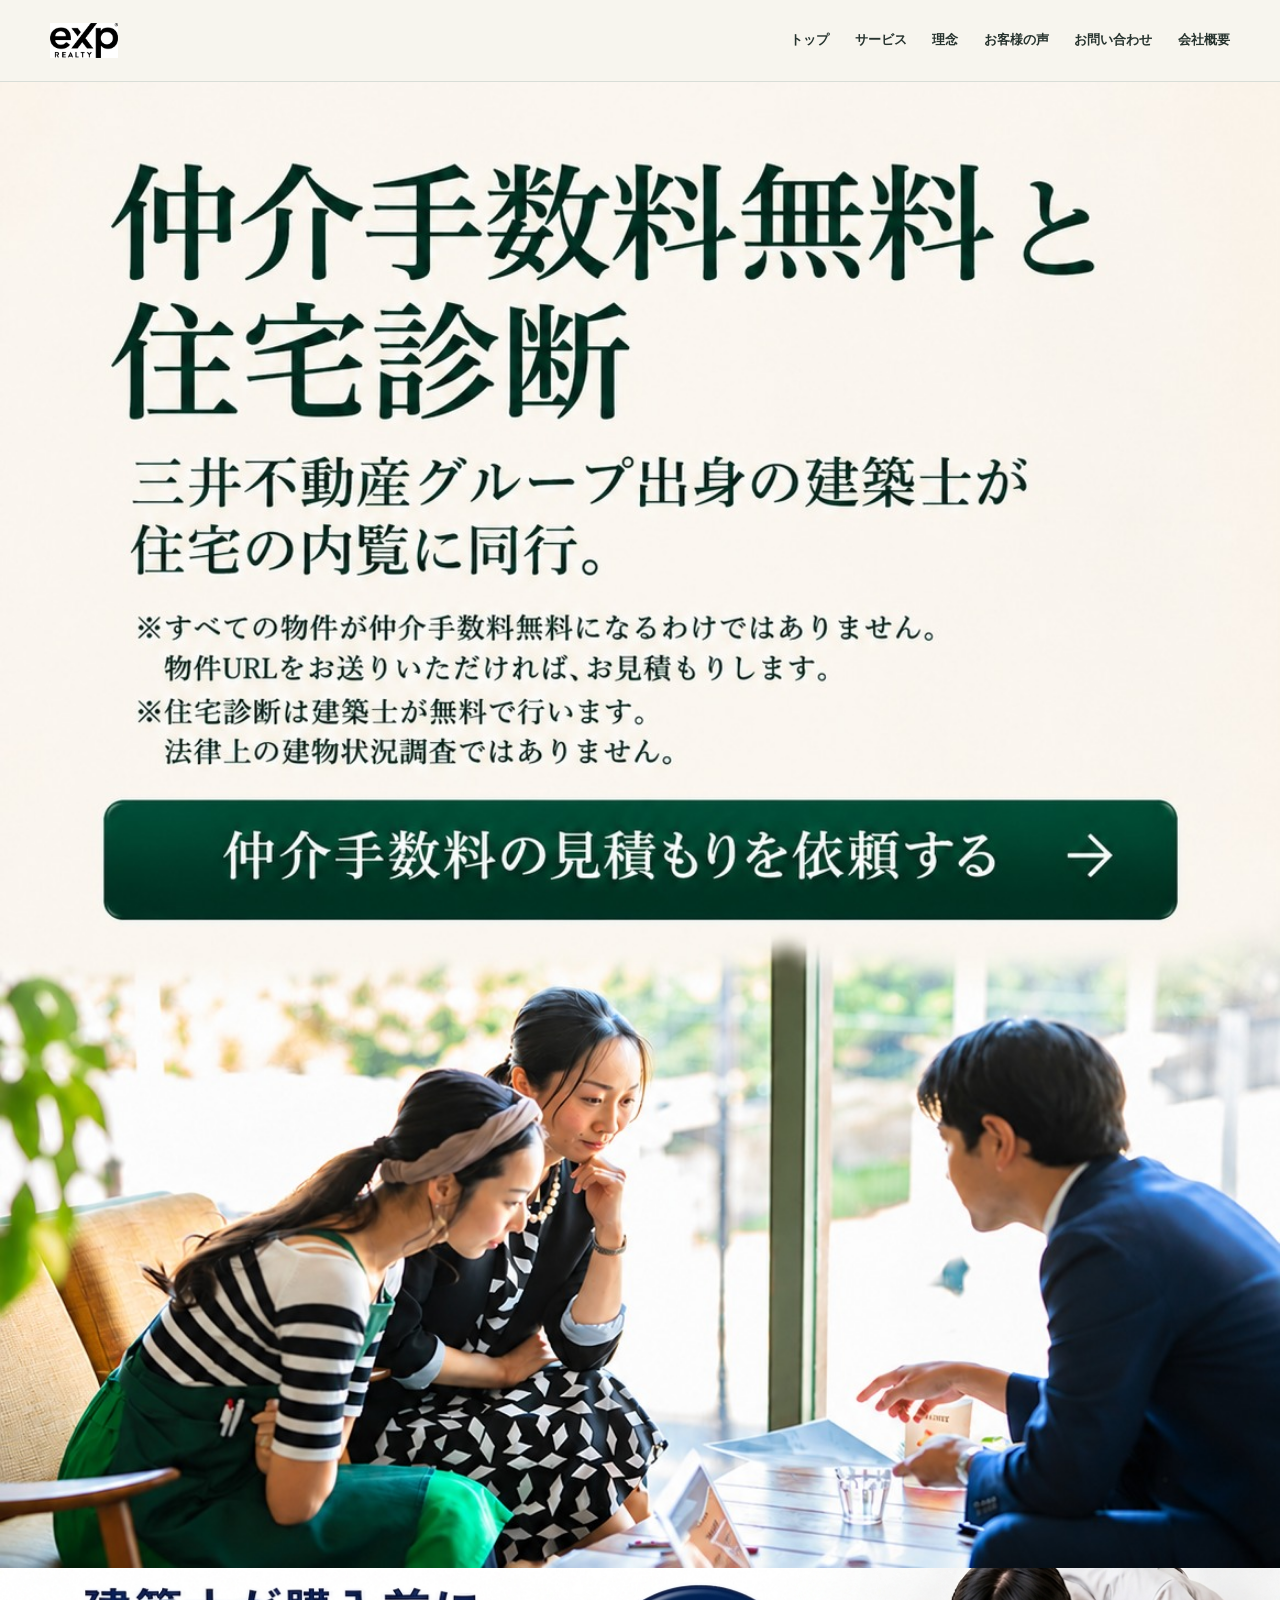
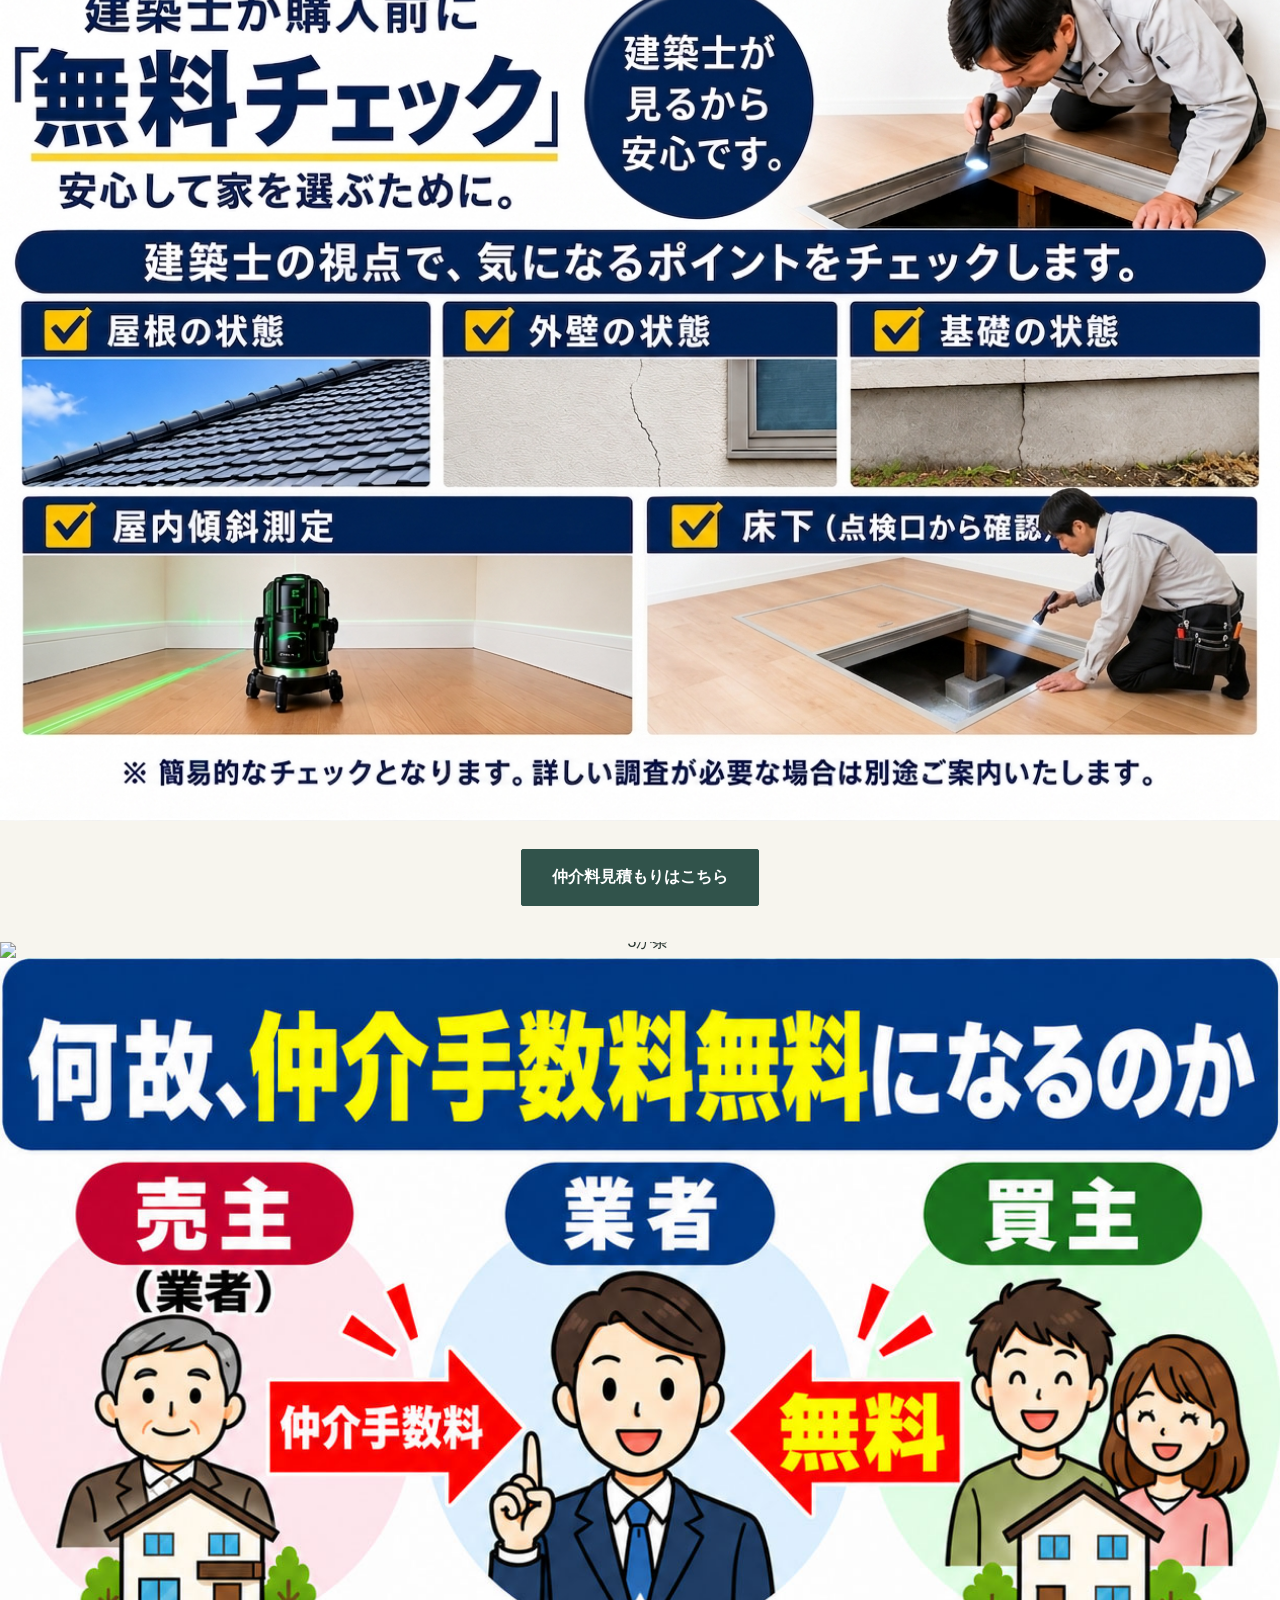
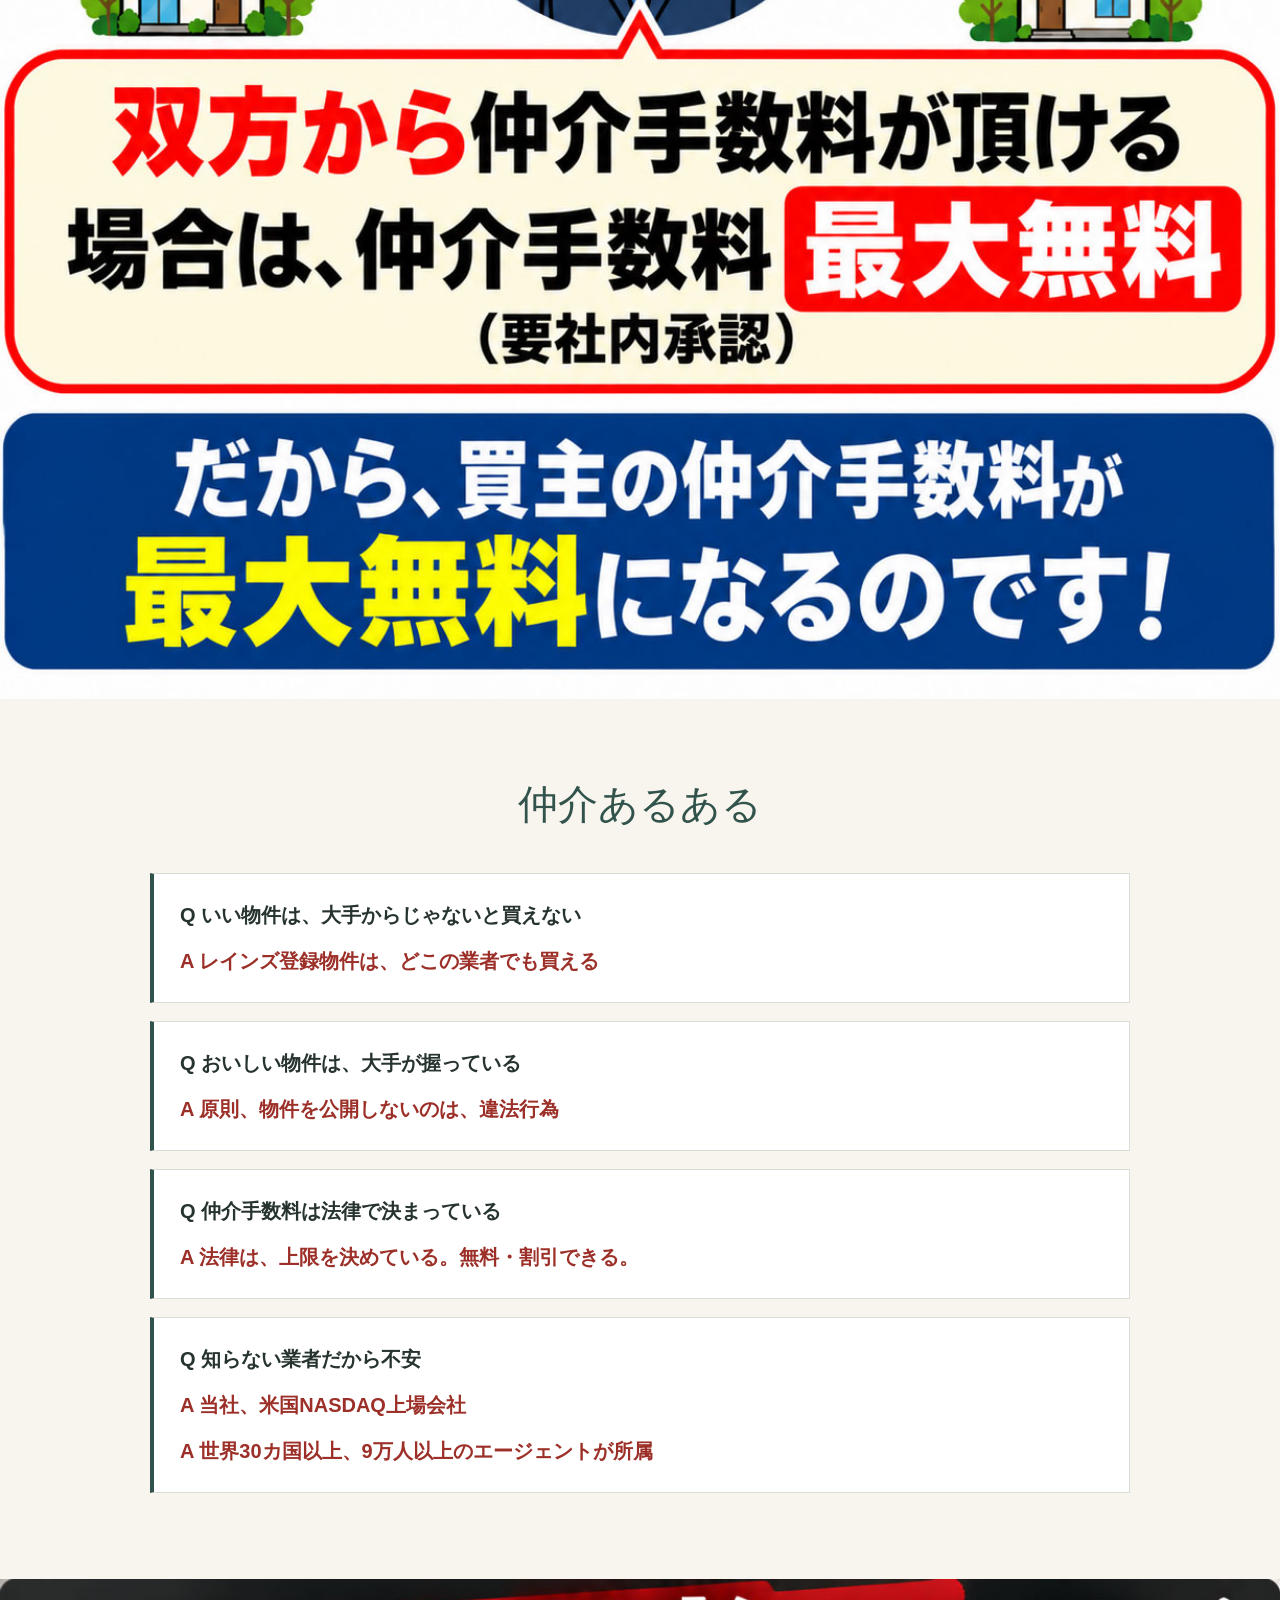
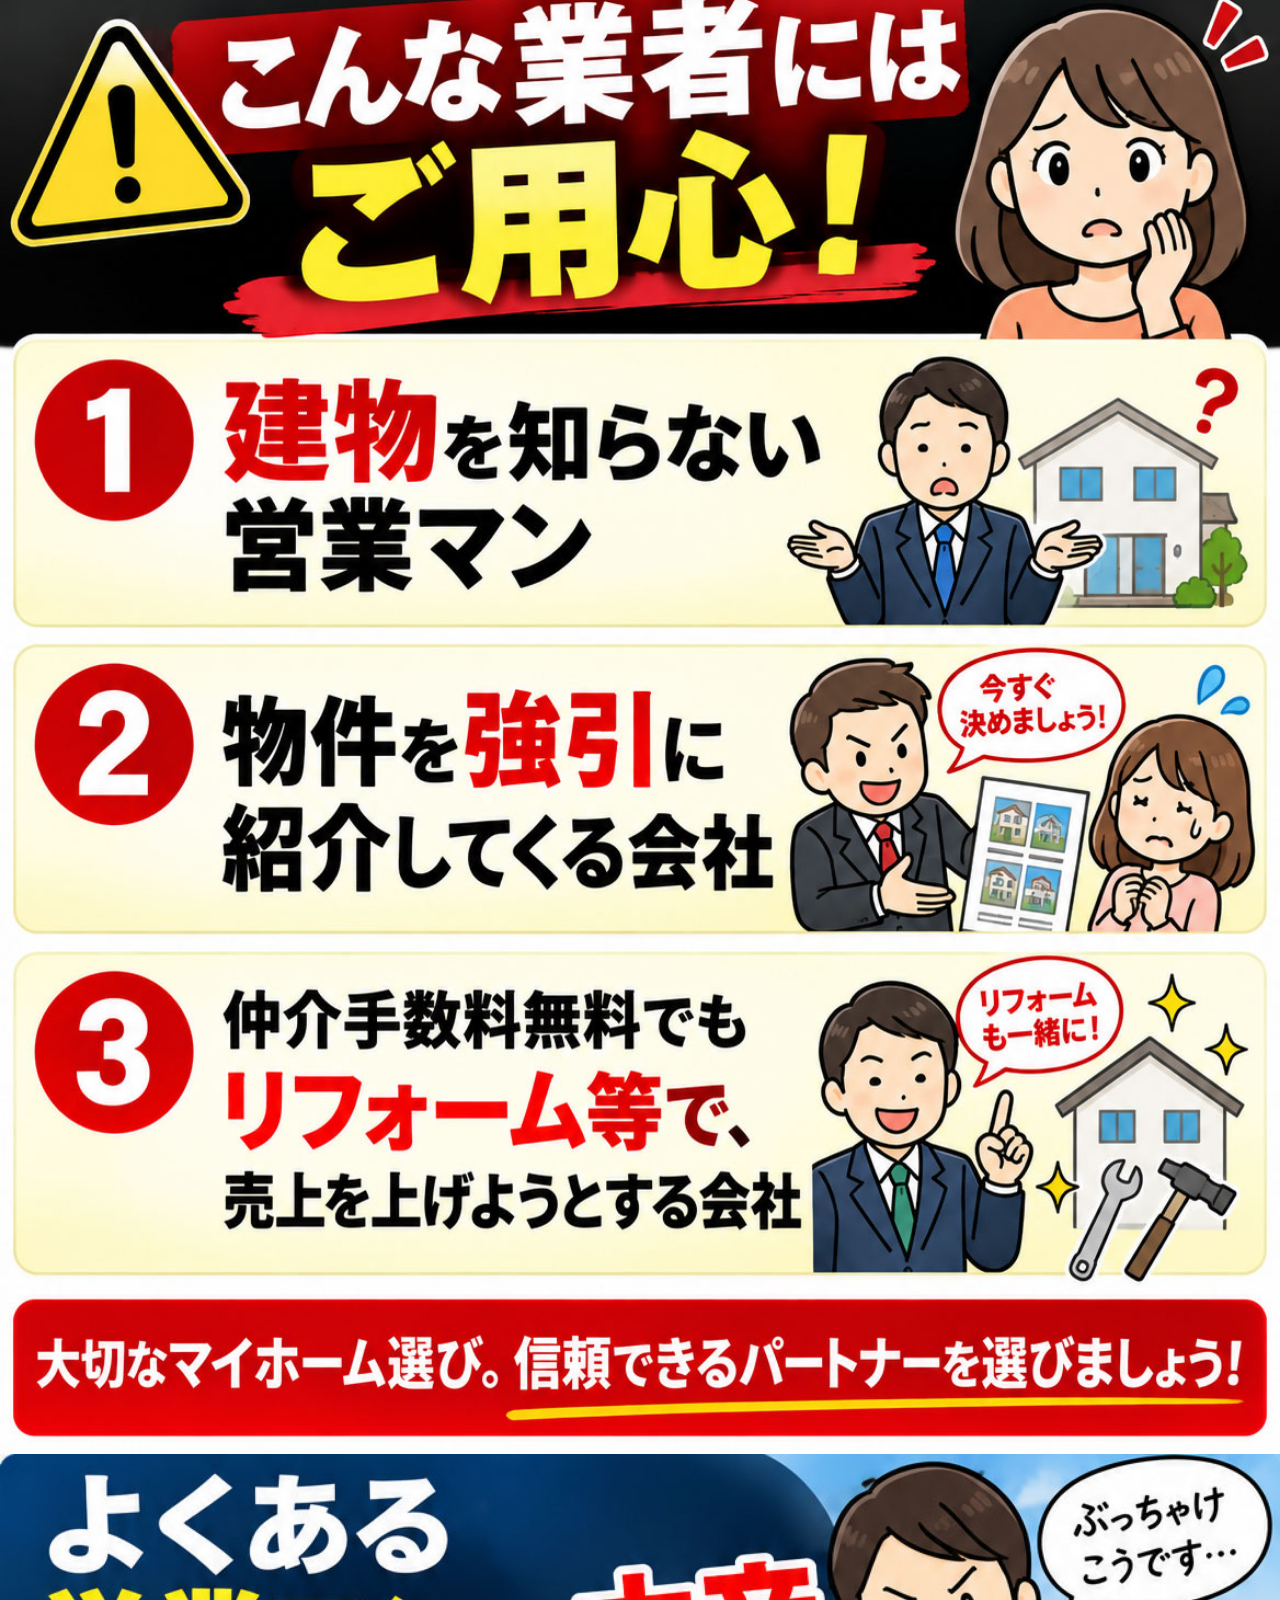
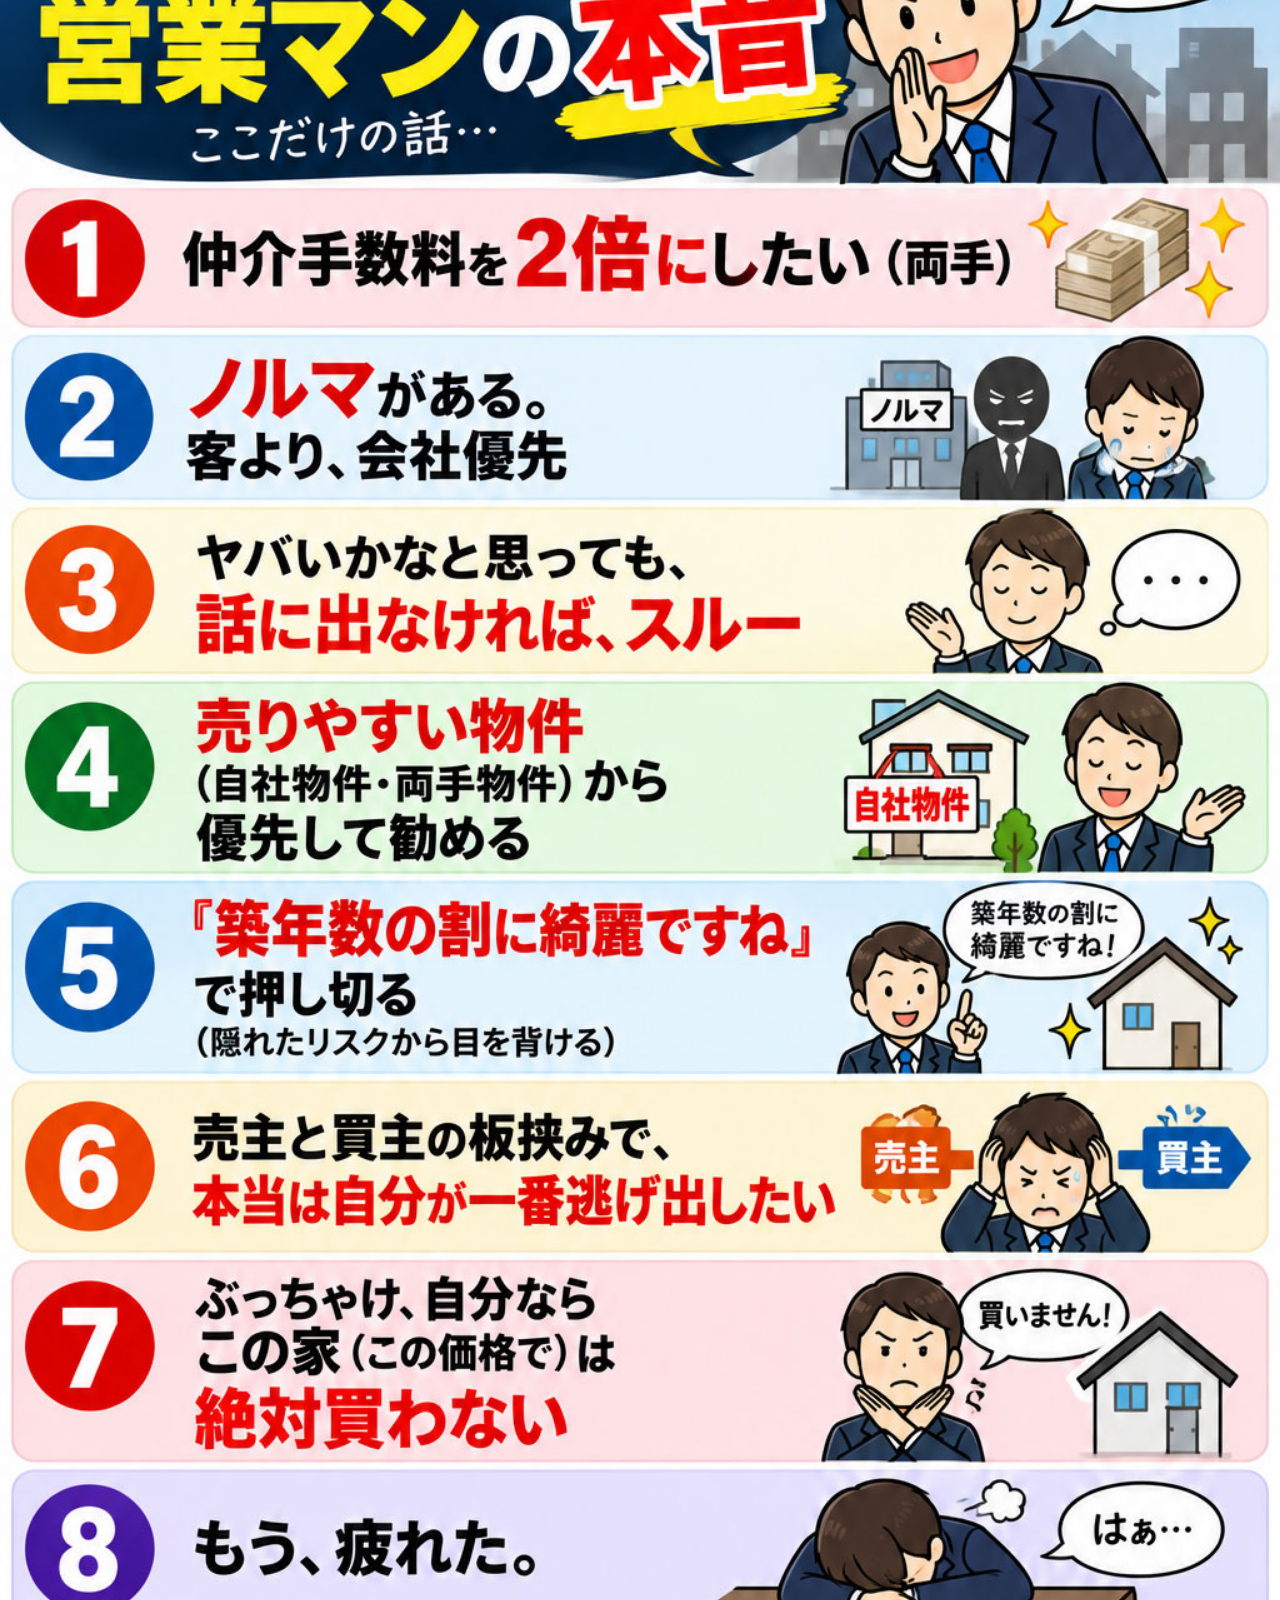
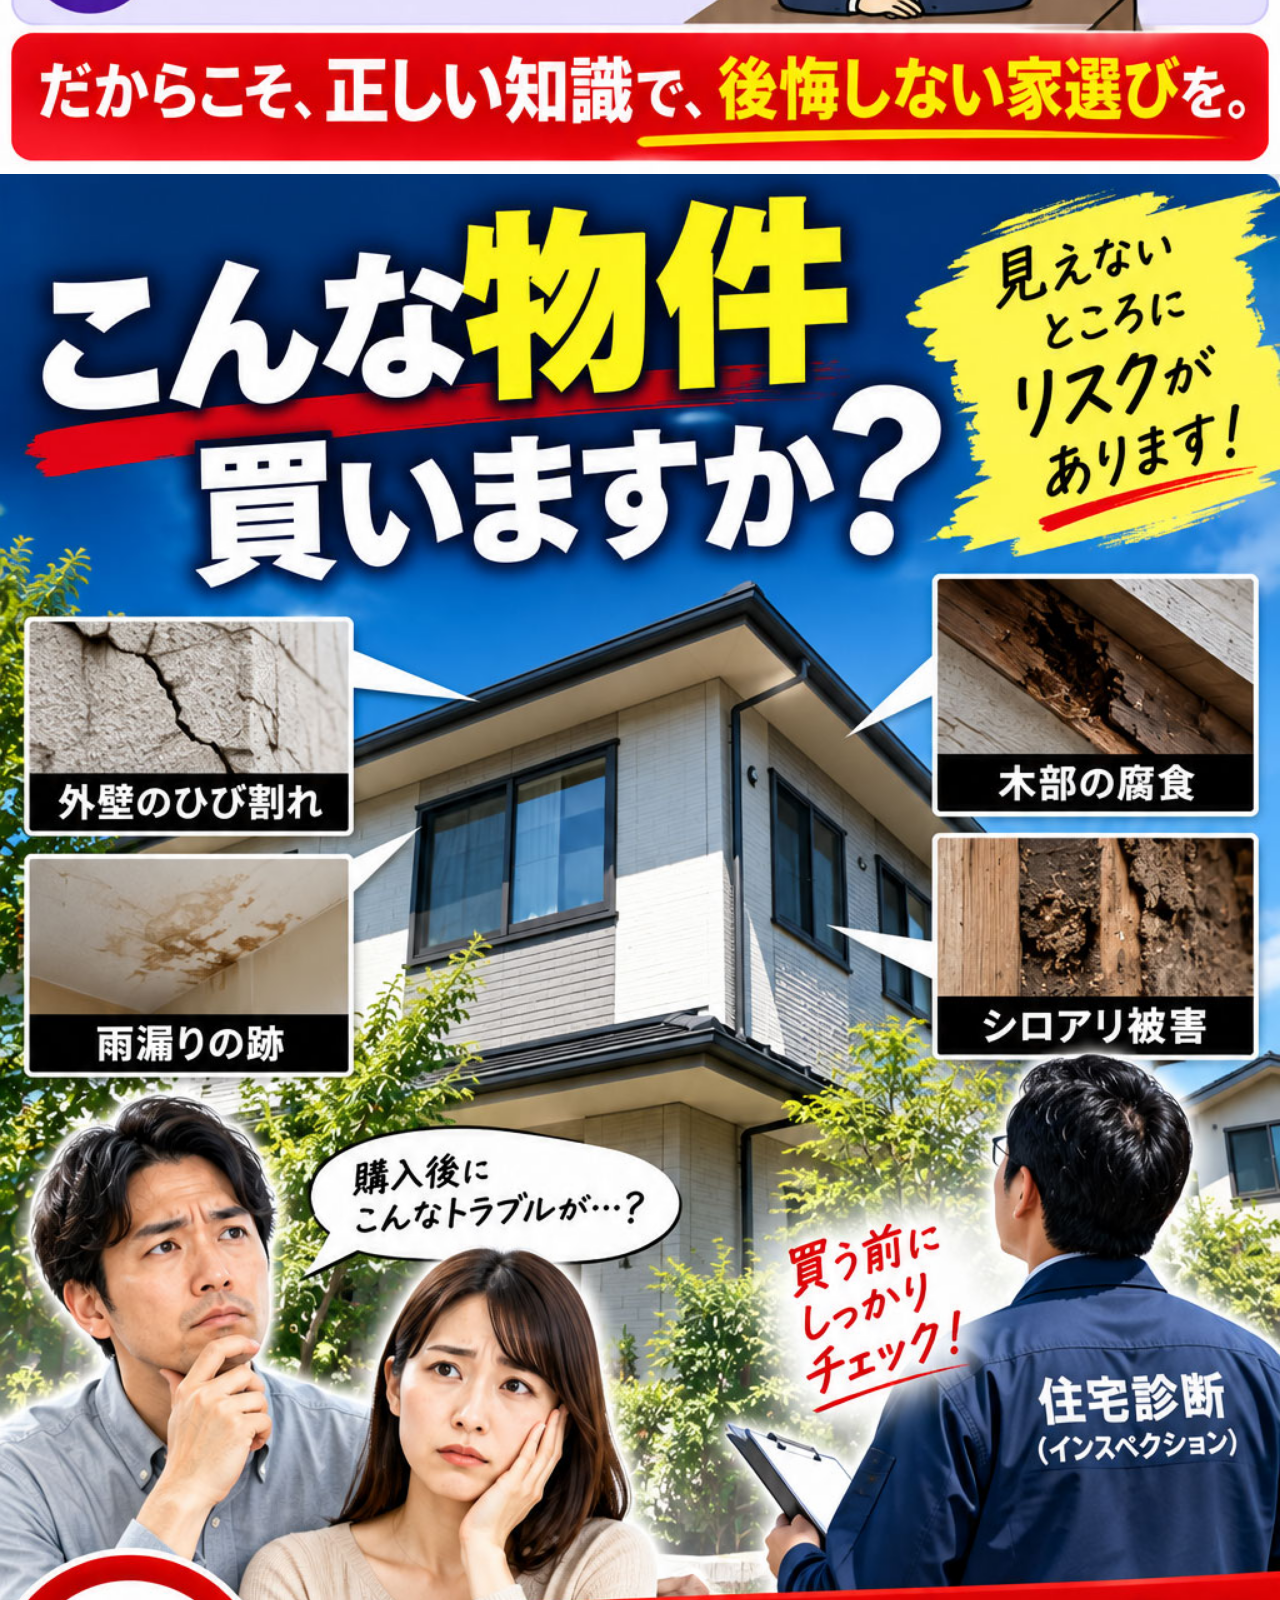
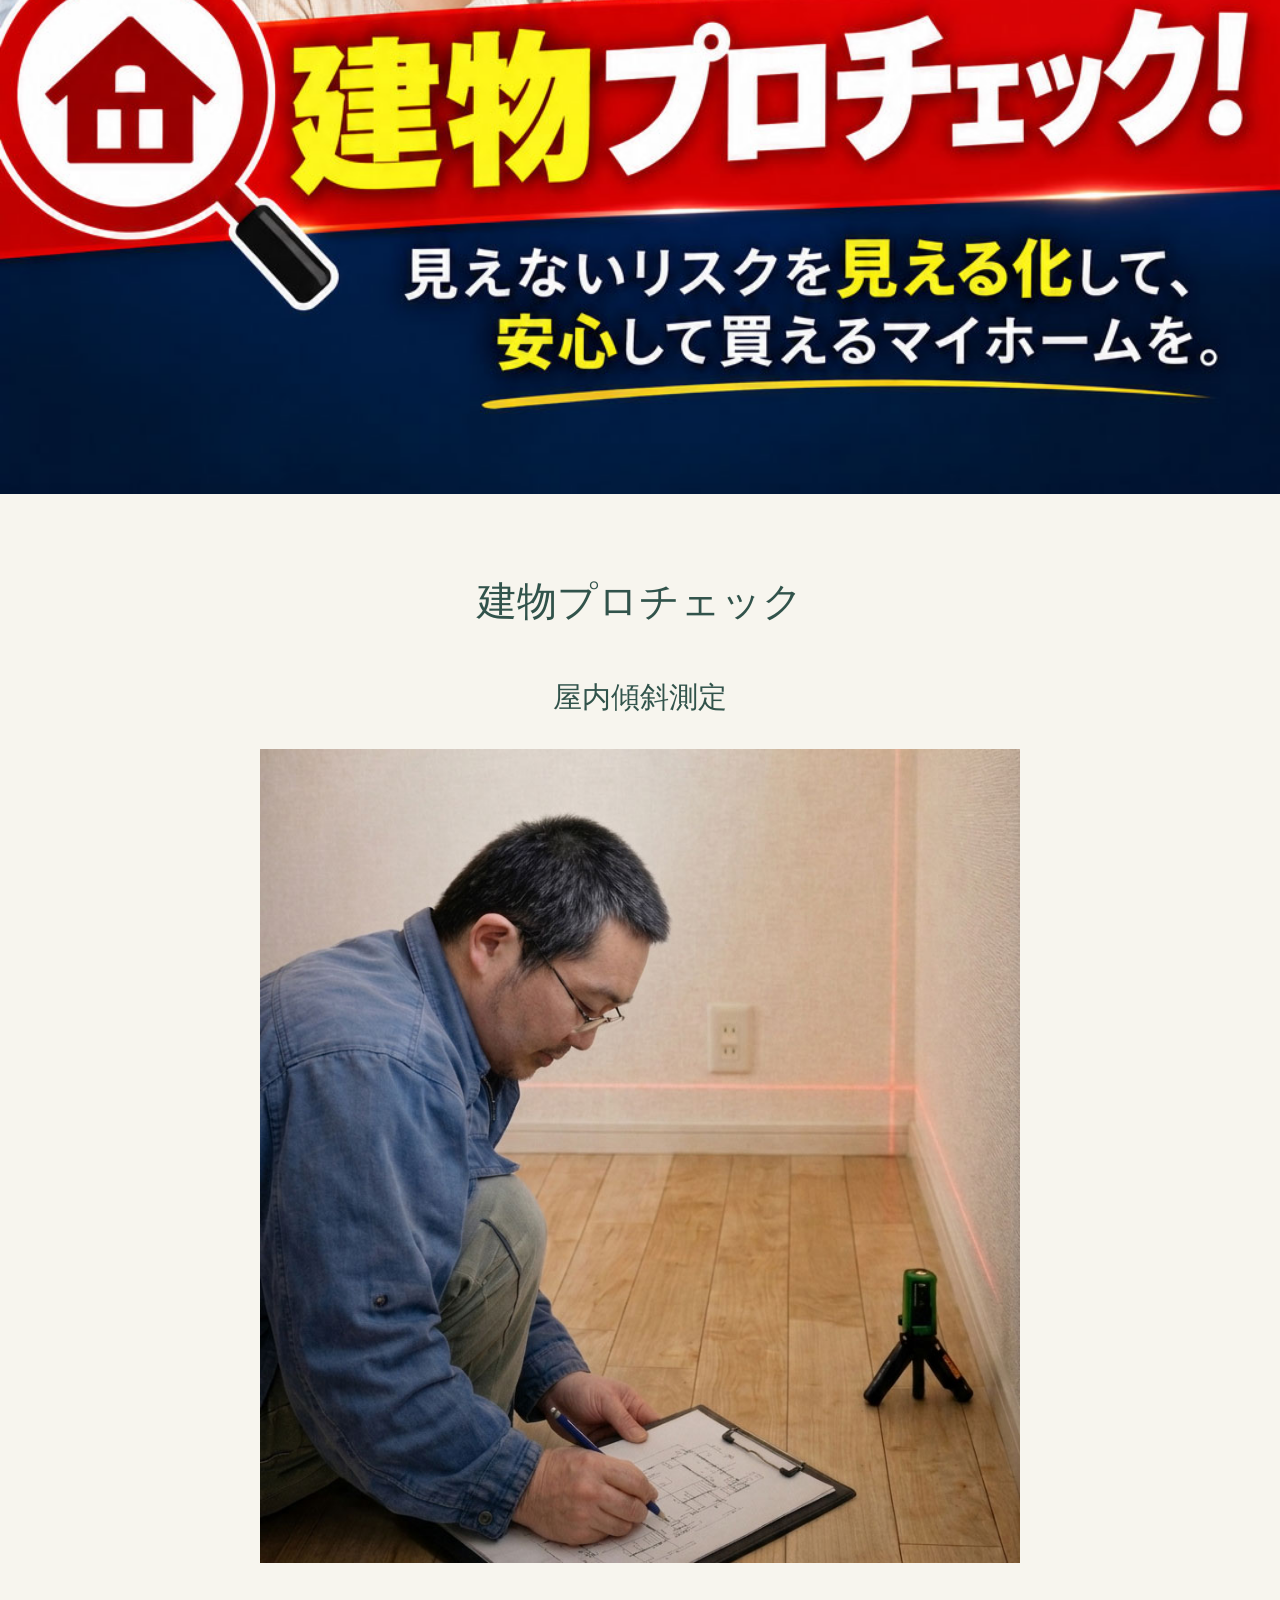
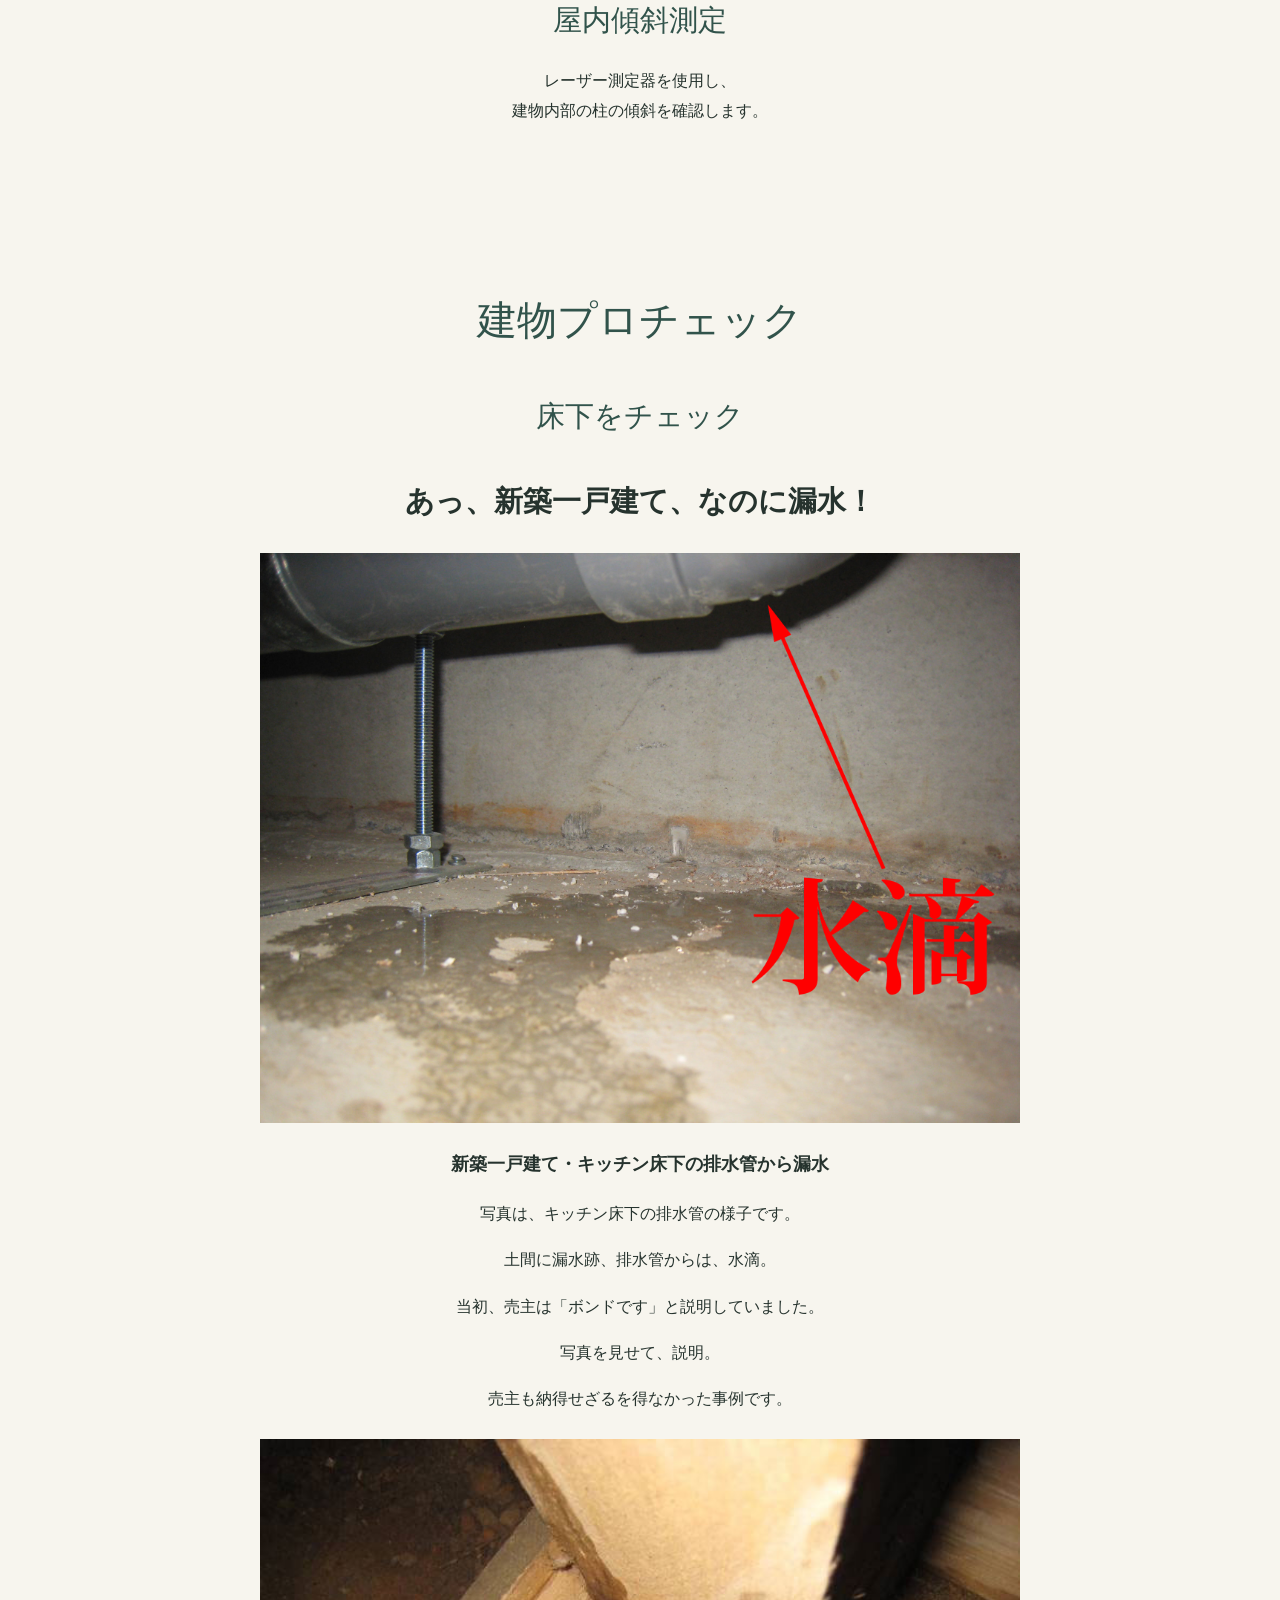
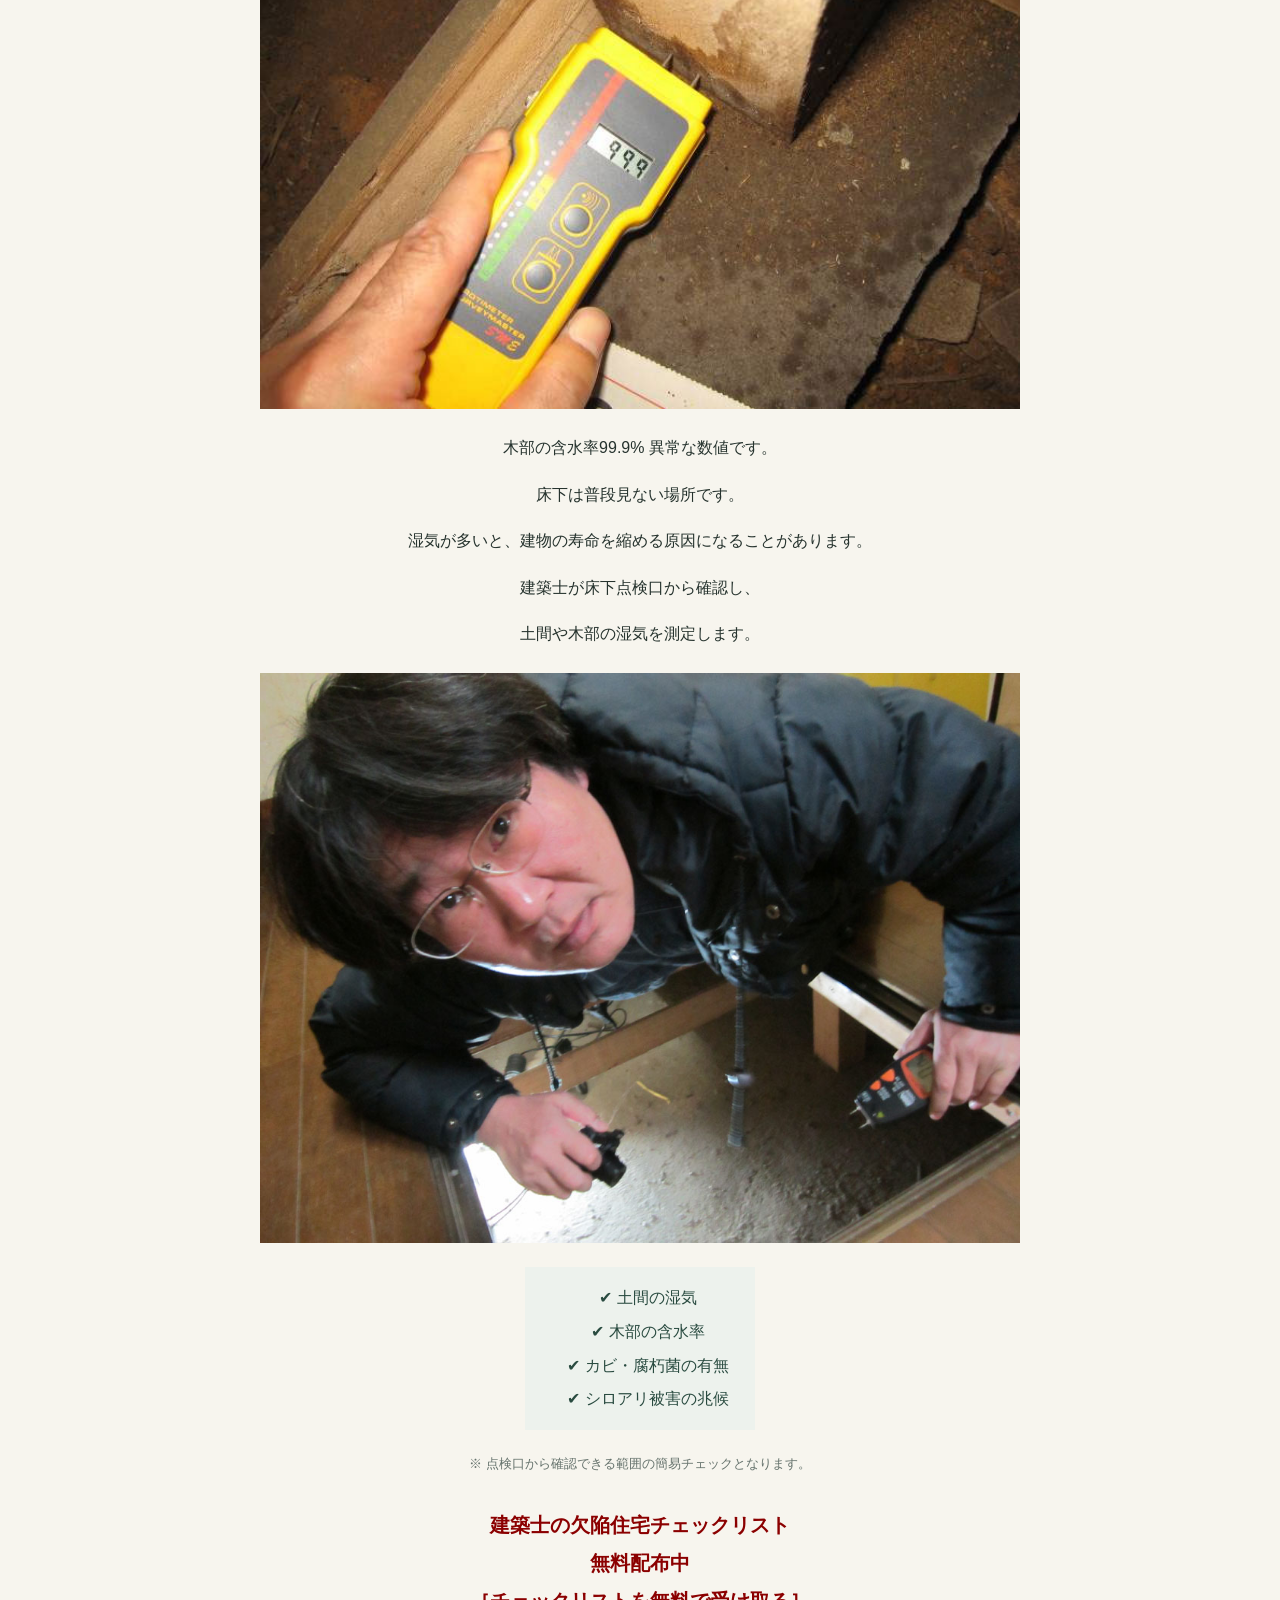
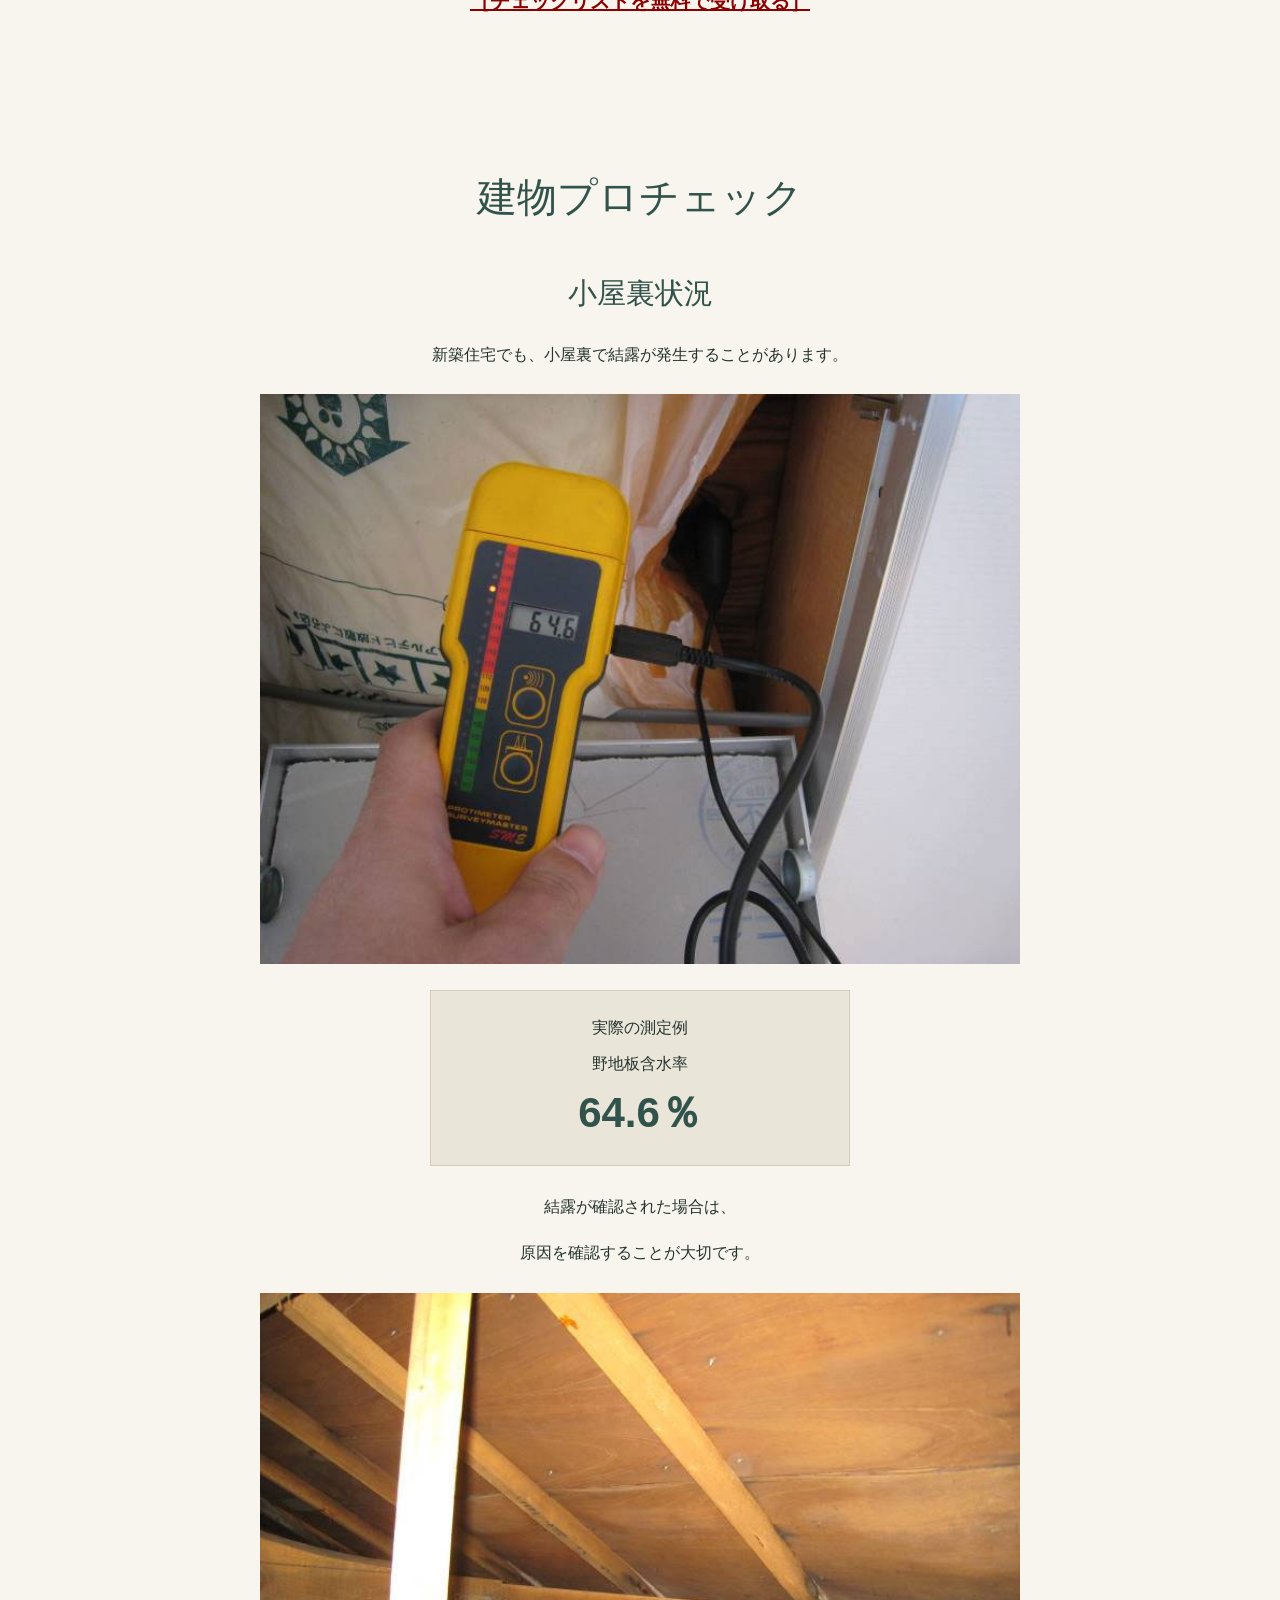
==== commit 0e82008c: "Add files via upload" ====
--- a/index.html
+++ b/index.html
@@ -37,6 +37,7 @@
 </script>
 </head>
 <body>
+<a class="skip-link" href="#top">本文へ移動</a>
 <header class="site-header">
   <a class="brand" href="index.html" aria-label="お家.com トップ"><img src="eXp.png" alt="お家.com"></a>
   <button class="menu-toggle" type="button" aria-label="メニューを開く" aria-expanded="false" aria-controls="site-menu"><span></span><span></span><span></span></button>
@@ -49,7 +50,7 @@
   <!-- メインビジュアル：画像内CTAに透明リンクを重ねています -->
   <section class="hero-promo" aria-label="仲介手数料無料と住宅診断">
     <img src="top.jpg" alt="仲介手数料無料と住宅診断。三井不動産グループ出身の建築士が住宅の内覧に同行。" class="hero-promo-image">
-    <a class="hero-promo-cta" href="https://forms.gle/HyXmBgncGQmBEbbC8" target="_blank" rel="noopener noreferrer" aria-label="仲介手数料の見積もりを依頼する"></a>
+    <a class="hero-promo-cta" href="https://forms.gle/HyXmBgncGQmBEbbC8" target="_blank" rel="noopener noreferrer" aria-label="仲介手数料の見積もりを依頼する"><span class="visually-hidden">仲介手数料の見積もりを依頼する</span></a>
   </section>
 
   <section class="image-section"><img src="insp10.jpg" alt="ホームインスペクション" class="wide-image"></section>
--- a/style.css
+++ b/style.css
@@ -33,7 +33,7 @@
   z-index: 20;
 }
 .brand { display: inline-flex; flex: 0 0 auto; align-items: center; }
-.brand img { display: block; width: 110px; height: auto; }
+.brand img { display: block; width: 68px; max-height: 48px; object-fit: contain; height: auto; }
 .menu { display: flex; align-items: center; gap: clamp(14px, 2vw, 30px); }
 .menu a, .footer-links a {
   text-decoration: none;
@@ -57,16 +57,16 @@
 .hero-promo-image { display: block; width: 100%; height: auto; border-radius: 0; }
 .hero-promo-cta {
   position: absolute;
-  left: 8%;
-  top: 47.5%;
-  width: 84%;
-  height: 9%;
+  left: 7.9%;
+  top: 47.7%;
+  width: 83.2%;
+  height: 8.2%;
   display: block;
   z-index: 2;
   border-radius: 3px;
 }
-.image-section { width: 100%; margin: 0 auto; text-align: center; line-height: 0; }
-.wide-image { display: block; width: 100%; height: auto; margin: 0 auto; }
+.image-section { width: 100%; margin: 0 auto; text-align: center; line-height: 0; display: flex; justify-content: center; }
+.wide-image { display: block; width: 100%; max-width: 100%; height: auto; margin: 0 auto; object-fit: contain; }
 .center-action { padding: 28px 16px 36px; text-align: center; }
 .button {
   display: inline-flex;
@@ -83,7 +83,7 @@
   transition: background .2s, transform .2s;
 }
 .button:hover { background: var(--green-dark); transform: translateY(-2px); }
-.section-wrap { width: min(var(--content), calc(100% - 44px)); margin: 0 auto; }
+.section-wrap { width: min(var(--content), calc(100% - 44px)); margin-left: auto; margin-right: auto; }
 .common-qa { padding-top: 68px; padding-bottom: 68px; }
 .common-qa h2, .inspection-section > h2, .fee-section > h2 {
   margin: 0 0 30px;
@@ -113,7 +113,7 @@
   font-weight: 500;
 }
 .inspection-section .subhead { color: var(--ink); font-family: inherit; font-weight: 700; }
-.inspection-photo { display: block; width: min(760px, 100%); height: auto; margin: 24px auto; }
+.inspection-photo { display: block; width: min(760px, 100%); height: auto; margin: 24px auto; object-fit: contain; }
 .center { text-align: center; }
 .emphasis { font-weight: 700; font-size: 18px; }
 .check-list, .danger-list {
@@ -143,7 +143,7 @@
 .warning { color: #b22b24; }
 .fee-section { padding: 70px 0 80px; background: #eeeae0; }
 .fee-section > h2 { color: #8b3029; }
-.fee-image { display: block; width: min(900px, 100%); height: auto; margin: 0 auto 42px; }
+.fee-image { display: block; width: min(900px, 100%); height: auto; margin: 0 auto 42px; object-fit: contain; }
 .fee-section .section-wrap > p { margin: 14px 0; }
 .fee-section h3 { margin: 54px 0 18px; color: var(--green); font-family: "Yu Mincho", "Hiragino Mincho ProN", serif; font-size: 25px; }
 .reasons { width: fit-content; max-width: 100%; margin: 24px auto 45px; padding-left: 2.2em; line-height: 2.2; }
@@ -155,7 +155,7 @@
 
 @media (max-width: 760px) {
   .site-header { min-height: 70px; padding: 10px 18px; }
-  .brand img { width: 96px; }
+  .brand img { width: 58px; max-height: 42px; }
   .menu-toggle { display: block; }
   .menu {
     display: none;
@@ -170,7 +170,7 @@
   }
   .menu.active { display: flex; flex-direction: column; align-items: stretch; gap: 0; }
   .menu a { padding: 12px 4px; border-bottom: 1px solid var(--line); font-size: 14px; }
-  .hero-promo-cta { left: 8%; top: 47.5%; width: 84%; height: 9%; }
+  .hero-promo-cta { left: 7.9%; top: 47.7%; width: 83.2%; height: 8.2%; }
   .center-action { padding: 22px 16px 28px; }
   .common-qa { padding-top: 48px; padding-bottom: 48px; }
   .qa { padding: 18px 16px; margin-bottom: 13px; }
@@ -183,3 +183,32 @@
   html { scroll-behavior: auto; }
   *, *::before, *::after { transition-duration: .01ms !important; }
 }
+
+
+/* Final alignment pass */
+.center-action, .common-qa, .inspection-section, .fee-section { text-align: center; }
+.common-qa .qa { text-align: left; }
+.fee-section .section-wrap > p { text-align: center; }
+.reasons { text-align: left; }
+.legal-notes { text-align: left; }
+
+.visually-hidden {
+  position: absolute !important;
+  width: 1px !important;
+  height: 1px !important;
+  padding: 0 !important;
+  margin: -1px !important;
+  overflow: hidden !important;
+  clip: rect(0, 0, 0, 0) !important;
+  white-space: nowrap !important;
+  border: 0 !important;
+}
+.skip-link {
+  position: absolute; left: 12px; top: -60px; z-index: 100;
+  padding: 8px 12px; background: #fff; color: #203b34;
+}
+.skip-link:focus { top: 12px; }
+.hero-promo-cta:focus-visible {
+  outline: 3px solid #d8a94b;
+  outline-offset: 3px;
+}
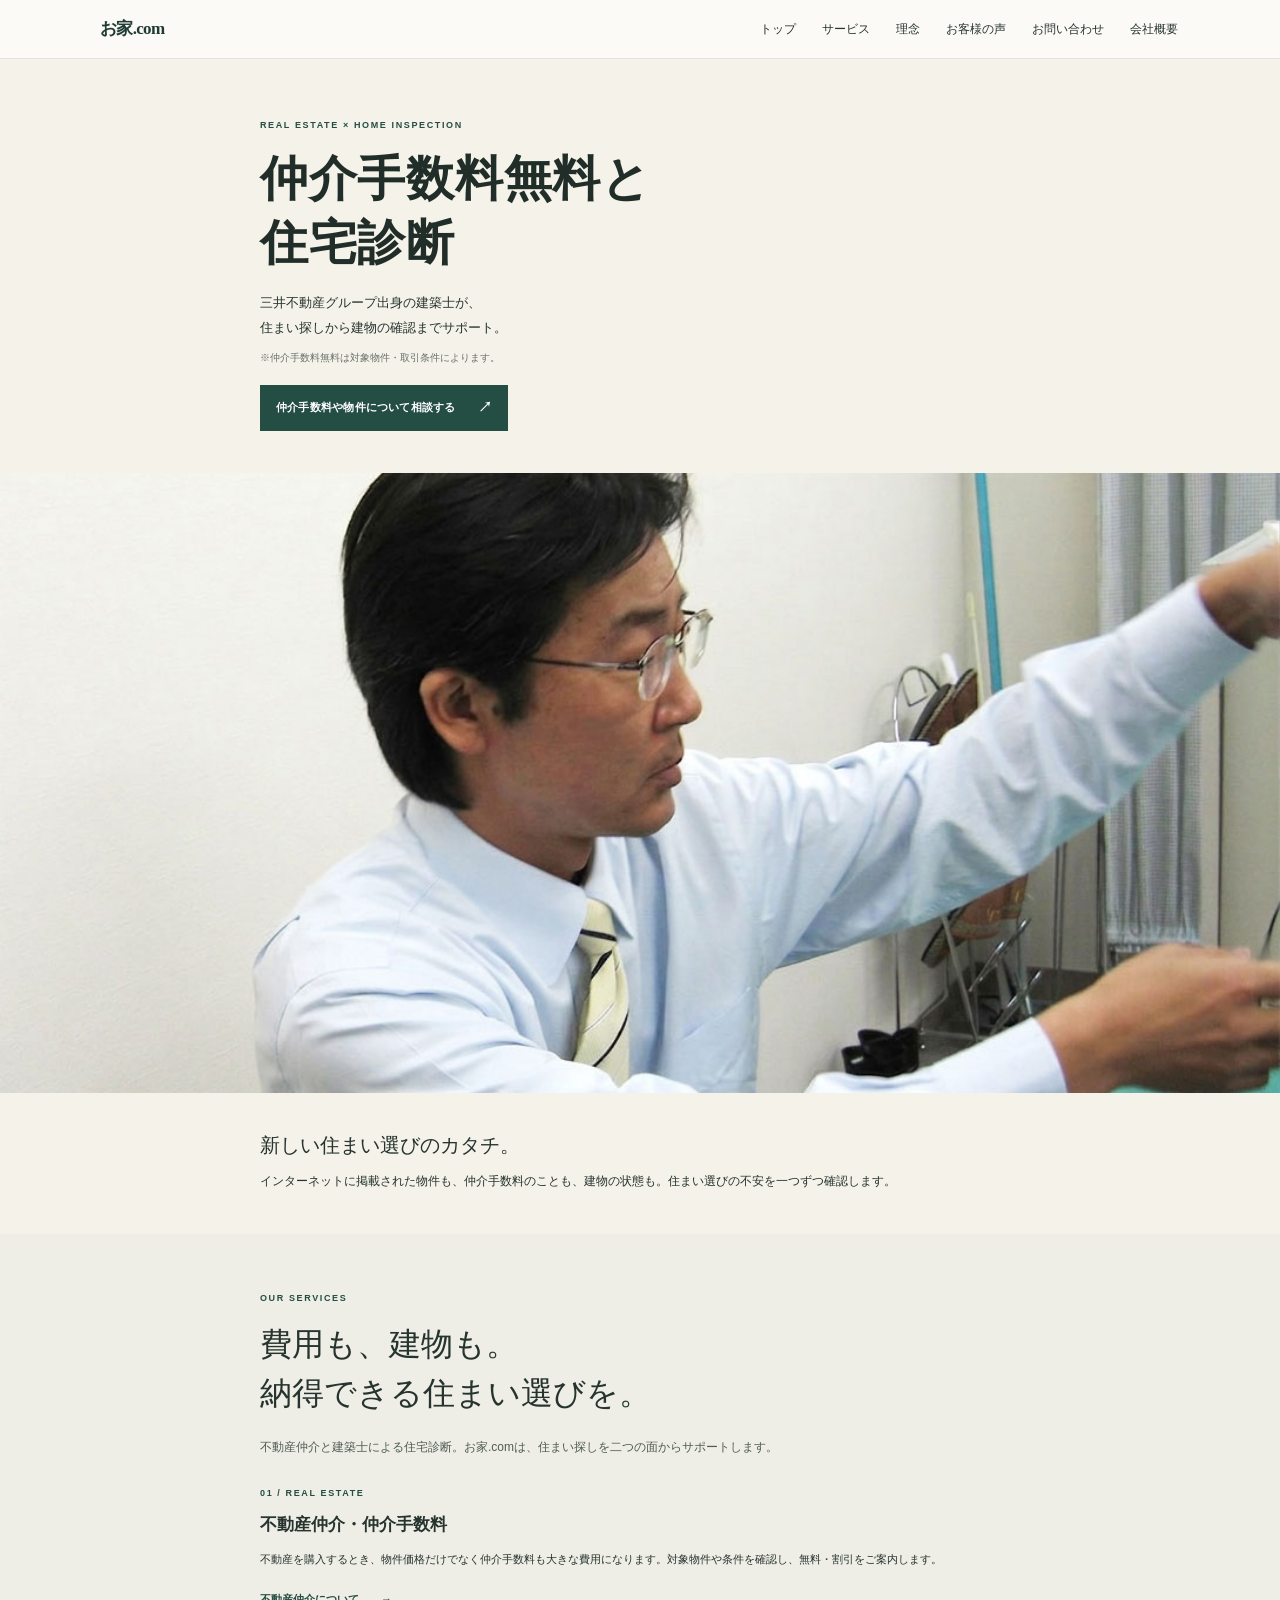
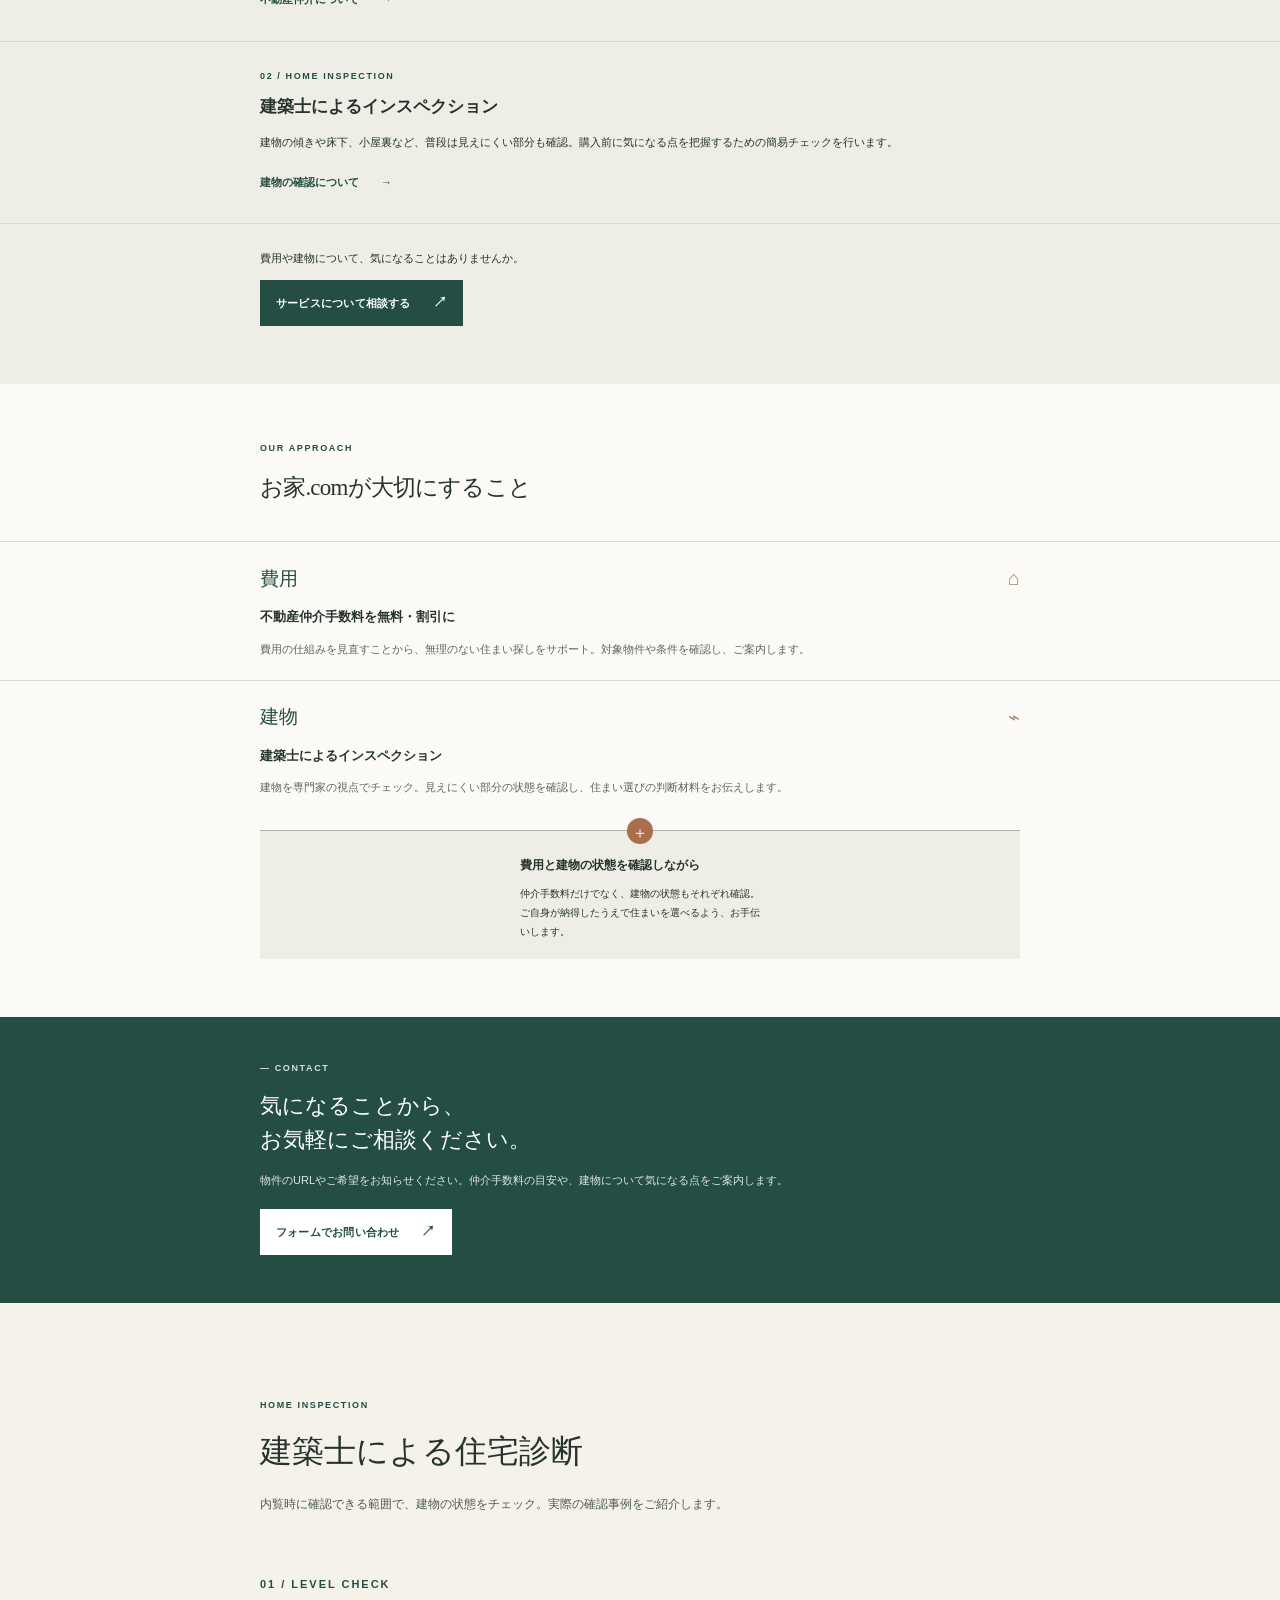
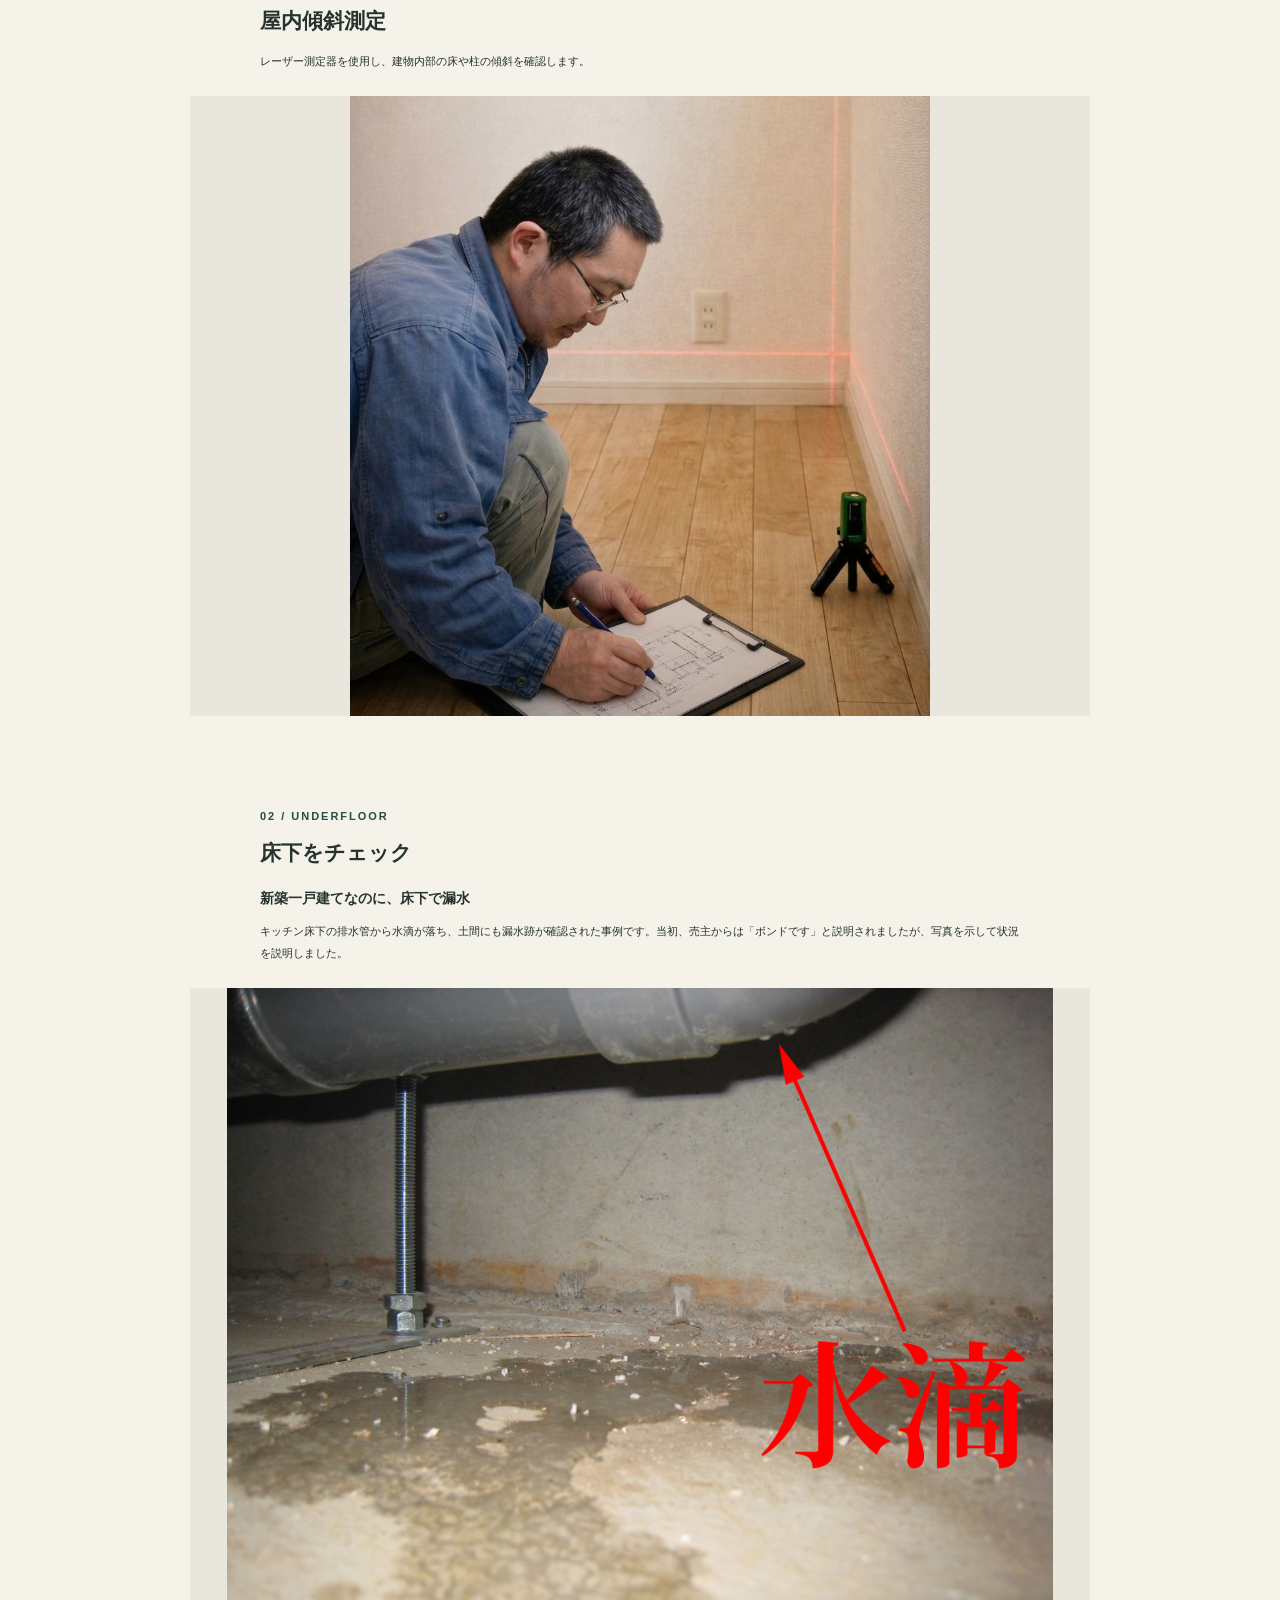
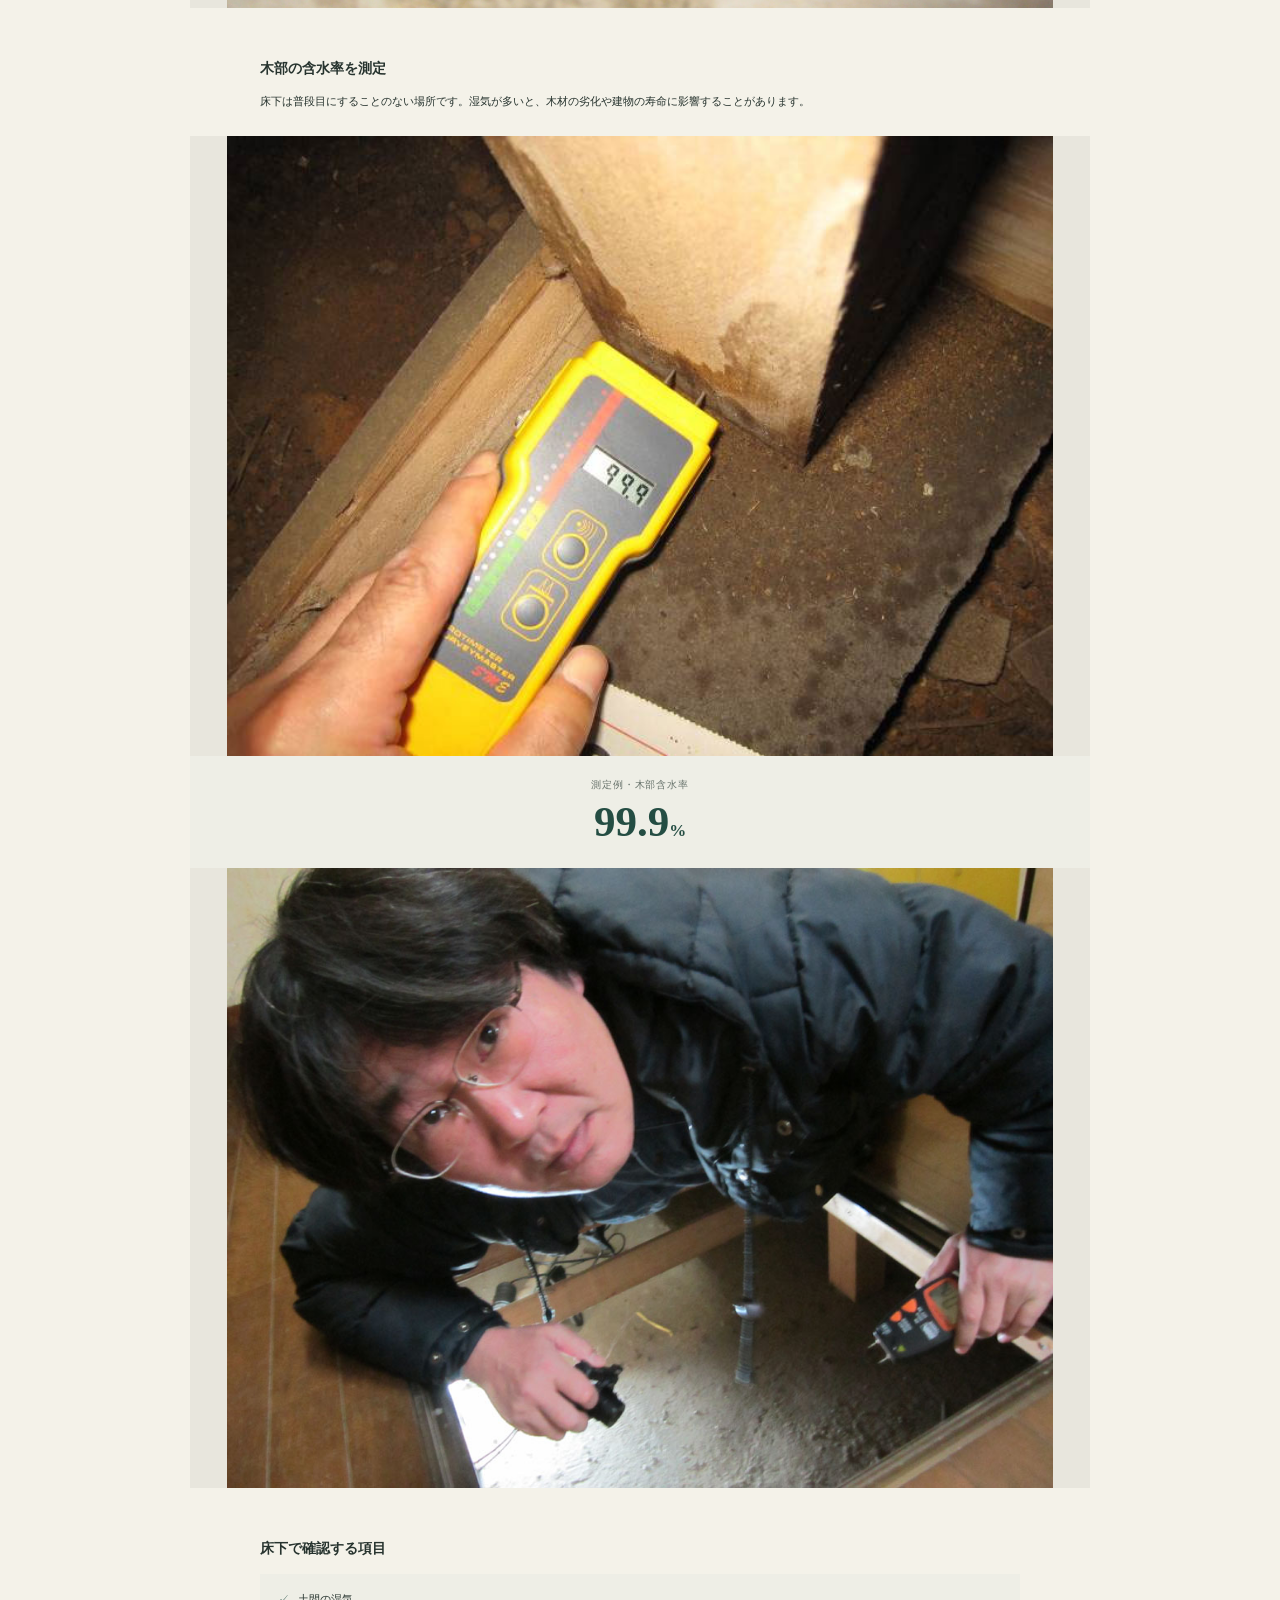
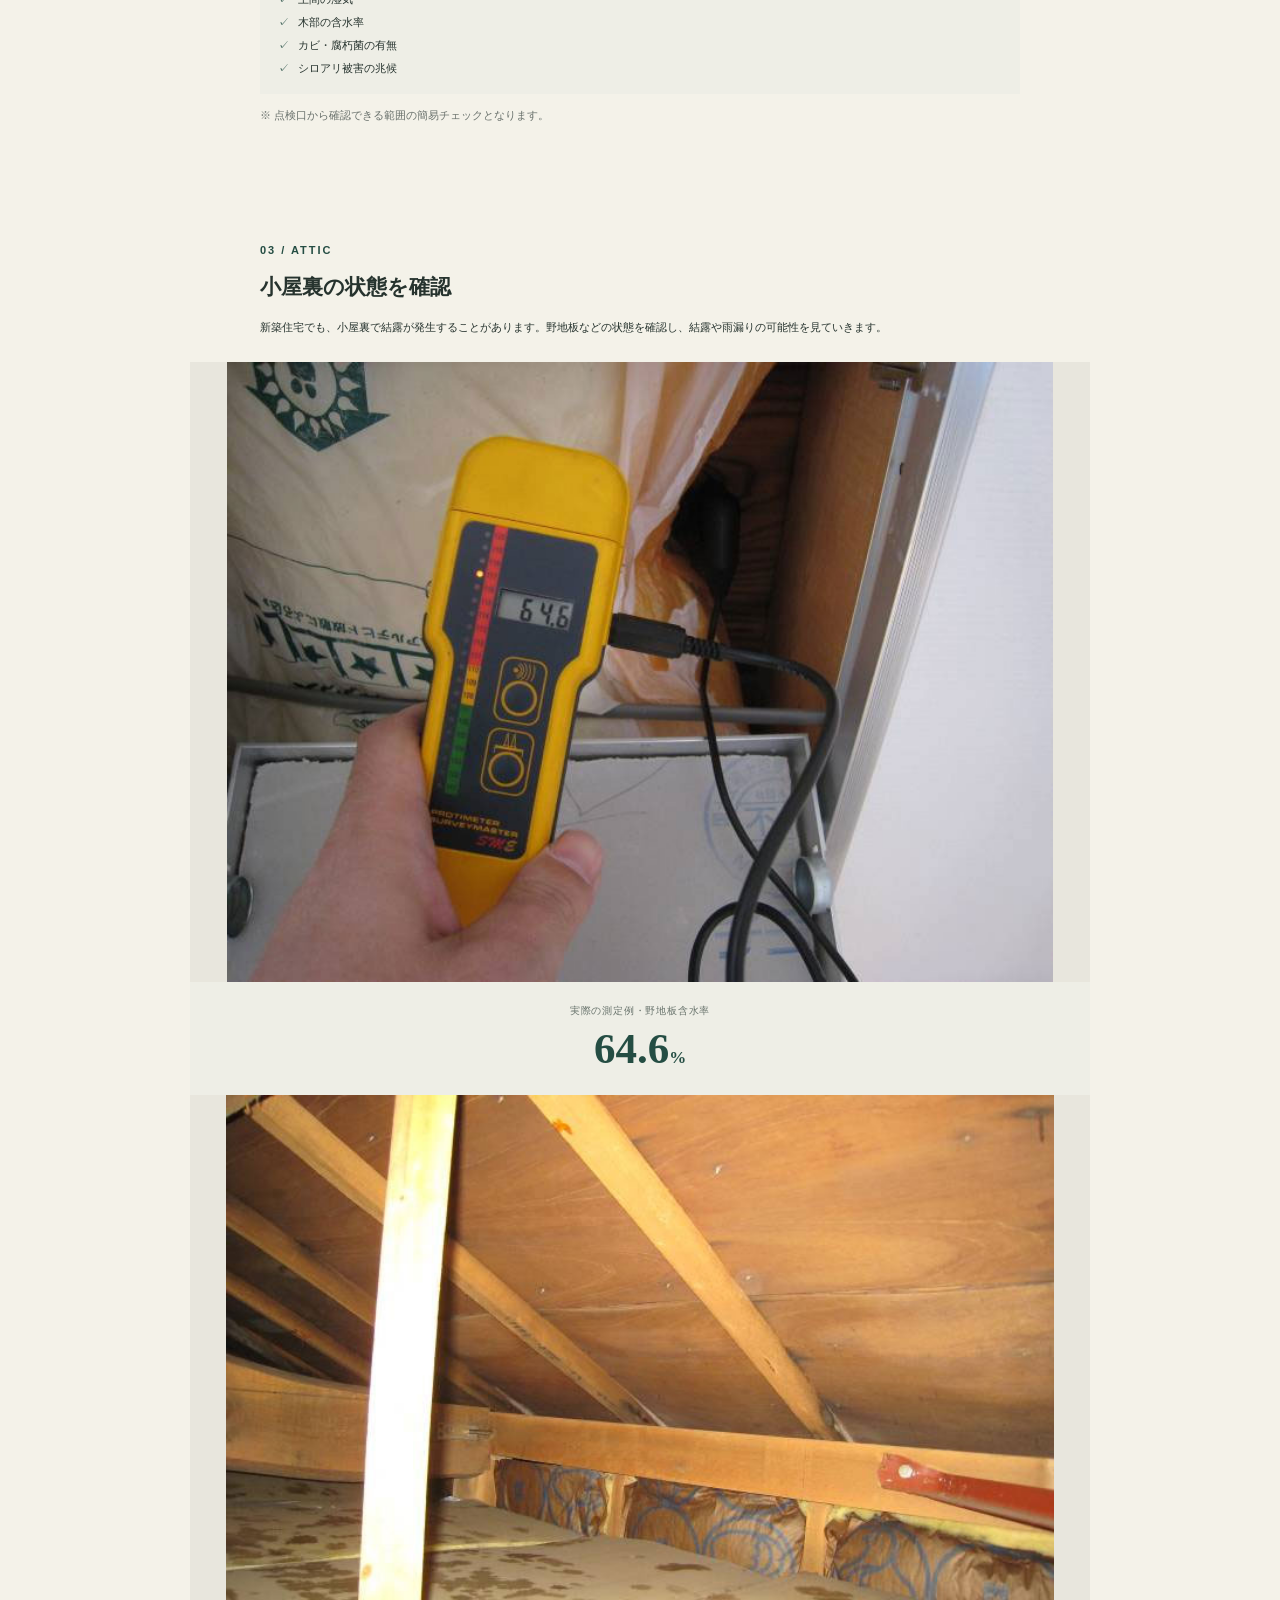
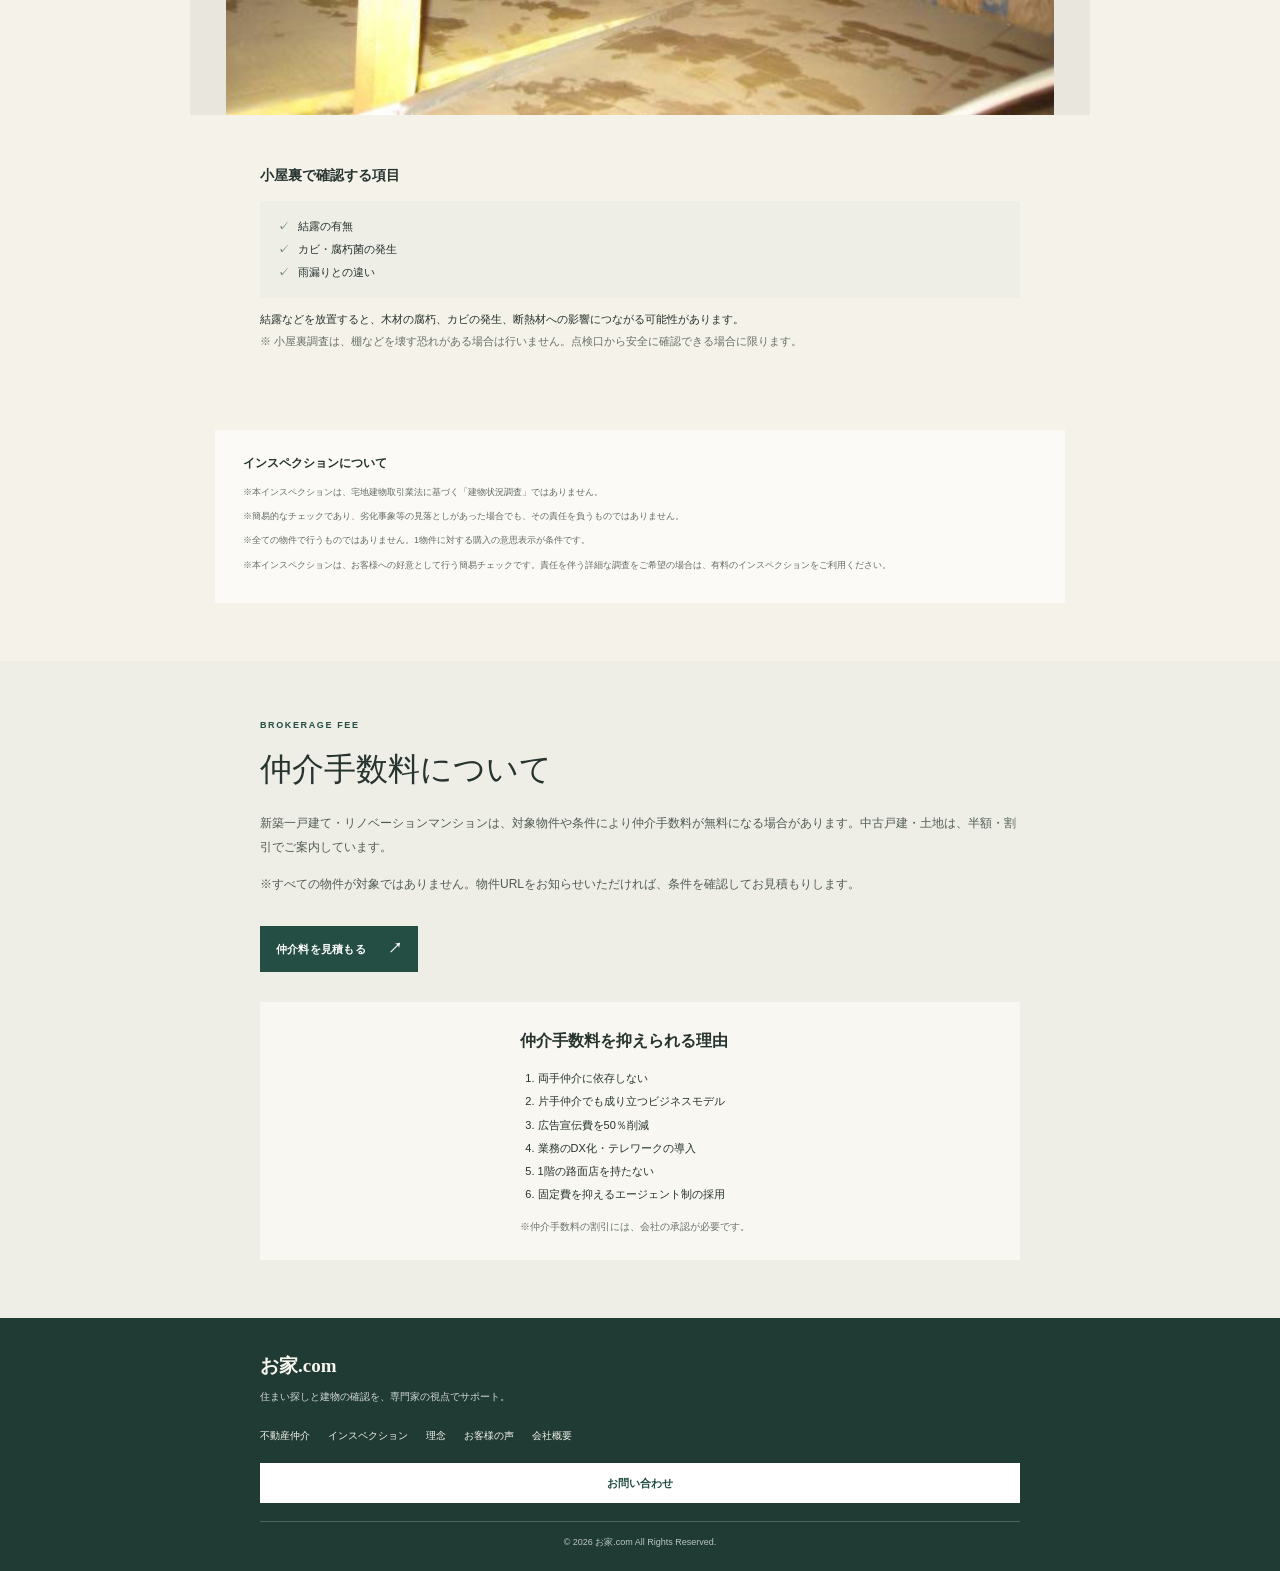
==== commit 342a9dd3: "Add files via upload" ====
--- a/index.html
+++ b/index.html
@@ -3,10 +3,9 @@
 <head>
 <meta charset="utf-8">
 <meta name="viewport" content="width=device-width, initial-scale=1">
-<meta name="description" content="お家.com【公式】｜仲介手数料無料・割引と、建築士による住宅診断で住まい選びをサポートします。">
-<title>お家.com｜仲介手数料無料と建築士の住宅診断</title>
-<link rel="preload" as="image" href="top.jpg">
-<link rel="stylesheet" href="style.css">
+<meta name="description" content="仲介手数料無料・割引の不動産仲介と、建築士による住宅診断。お家.comが住まい探しをサポートします。">
+<title>お家.com｜仲介手数料無料と住宅診断</title>
+<link rel="stylesheet" href="top-style.css">
 <!-- Google Analytics -->
 <script async src="https://www.googletagmanager.com/gtag/js?id=G-5256FCTDNK"></script>
 <script>
@@ -23,7 +22,6 @@
 gtag('js', new Date());
 gtag('config', 'AW-984110072');
 </script>
-<!-- お問い合わせボタン conversion -->
 <script>
 window.addEventListener('DOMContentLoaded', function () {
   document.querySelectorAll('a[href*="forms.gle"]').forEach(function (link) {
@@ -37,131 +35,197 @@
 </script>
 </head>
 <body>
-<a class="skip-link" href="#top">本文へ移動</a>
 <header class="site-header">
-  <a class="brand" href="index.html" aria-label="お家.com トップ"><img src="eXp.png" alt="お家.com"></a>
-  <button class="menu-toggle" type="button" aria-label="メニューを開く" aria-expanded="false" aria-controls="site-menu"><span></span><span></span><span></span></button>
+  <a class="brand" href="index.html" aria-label="お家.com トップ">お家.com</a>
+  <button class="menu-toggle" type="button" aria-label="メニューを開く" aria-expanded="false" aria-controls="site-menu">
+    <span></span><span></span><span></span>
+  </button>
   <nav class="menu" id="site-menu" aria-label="メインナビゲーション">
-    <a href="index.html">トップ</a><a href="service.html">サービス</a><a href="idea.html">理念</a><a href="voice.html">お客様の声</a><a href="https://forms.gle/HyXmBgncGQmBEbbC8" target="_blank" rel="noopener noreferrer">お問い合わせ</a><a href="company.html">会社概要</a>
+    <a href="index.html">トップ</a>
+    <a href="service.html">サービス</a>
+    <a href="idea.html">理念</a>
+    <a href="voice.html">お客様の声</a>
+    <a href="https://forms.gle/HyXmBgncGQmBEbbC8" target="_blank" rel="noopener noreferrer">お問い合わせ</a>
+    <a href="company.html">会社概要</a>
   </nav>
 </header>
 
-<main id="top">
-  <!-- メインビジュアル：画像内CTAに透明リンクを重ねています -->
-  <section class="hero-promo" aria-label="仲介手数料無料と住宅診断">
-    <img src="top.jpg" alt="仲介手数料無料と住宅診断。三井不動産グループ出身の建築士が住宅の内覧に同行。" class="hero-promo-image">
-    <a class="hero-promo-cta" href="https://forms.gle/HyXmBgncGQmBEbbC8" target="_blank" rel="noopener noreferrer" aria-label="仲介手数料の見積もりを依頼する"><span class="visually-hidden">仲介手数料の見積もりを依頼する</span></a>
-  </section>
-
-  <section class="image-section"><img src="insp10.jpg" alt="ホームインスペクション" class="wide-image"></section>
-  <div class="center-action"><a class="button" href="https://forms.gle/HyXmBgncGQmBEbbC8">仲介料見積もりはこちら</a></div>
-
-  <section class="image-section"><img src="san10.jpg" alt="3か条" class="wide-image"></section>
-  <section class="image-section"><img src="tyk.jpg" alt="仲介手数料無料" class="wide-image"></section>
-
-  <section class="common-qa section-wrap">
-    <h2>仲介あるある</h2>
-    <article class="qa"><p class="question">Q いい物件は、大手からじゃないと買えない</p><p class="answer">A レインズ登録物件は、どこの業者でも買える</p></article>
-    <article class="qa"><p class="question">Q おいしい物件は、大手が握っている</p><p class="answer">A 原則、物件を公開しないのは、違法行為</p></article>
-    <article class="qa"><p class="question">Q 仲介手数料は法律で決まっている</p><p class="answer">A 法律は、上限を決めている。無料・割引できる。</p></article>
-    <article class="qa"><p class="question">Q 知らない業者だから不安</p><p class="answer">A 当社、米国NASDAQ上場会社</p><p class="answer">A 世界30カ国以上、9万人以上のエージェントが所属</p></article>
-  </section>
-
-  <section class="image-section"><img src="you.jpg" alt="仲介手数料無料" class="wide-image"></section>
-  <section class="image-section"><img src="hon.jpg" alt="営業マンの本音" class="wide-image"></section>
-  <section class="image-section"><img src="kon.jpg" alt="仲介手数料無料" class="wide-image"></section>
-
-  <section class="inspection-section section-wrap">
-    <h2>建物プロチェック</h2>
-    <h3>屋内傾斜測定</h3>
-    <img src="abc5.jpg" alt="屋内傾斜測定" class="inspection-photo">
-    <h3>屋内傾斜測定</h3>
-    <p class="center">レーザー測定器を使用し、<br>建物内部の柱の傾斜を確認します。</p>
-  </section>
-
-  <section class="inspection-section section-wrap">
-    <h2>建物プロチェック</h2>
-    <h3>床下をチェック</h3>
-    <h3 class="subhead">あっ、新築一戸建て、なのに漏水！</h3>
-    <img src="ros.jpg" alt="新築一戸建て・キッチン床下の排水管からの漏水" class="inspection-photo">
-    <p class="center emphasis">新築一戸建て・キッチン床下の排水管から漏水</p>
-    <p class="center">写真は、キッチン床下の排水管の様子です。</p>
-    <p class="center">土間に漏水跡、排水管からは、水滴。</p>
-    <p class="center">当初、売主は「ボンドです」と説明していました。</p>
-    <p class="center">写真を見せて、説明。</p>
-    <p class="center">売主も納得せざるを得なかった事例です。</p>
-    <img src="yukasita-moisture.jpg" alt="床下の湿気測定" class="inspection-photo">
-    <p class="center">木部の含水率99.9% 異常な数値です。</p>
-    <p class="center">床下は普段見ない場所です。</p>
-    <p class="center">湿気が多いと、建物の寿命を縮める原因になることがあります。</p>
-    <p class="center">建築士が床下点検口から確認し、</p>
-    <p class="center">土間や木部の湿気を測定します。</p>
-    <img src="yuka.jpg" alt="床下で建物調査を行う建築士" class="inspection-photo">
-    <ul class="check-list"><li>✔ 土間の湿気</li><li>✔ 木部の含水率</li><li>✔ カビ・腐朽菌の有無</li><li>✔ シロアリ被害の兆候</li></ul>
-    <p class="center note">※ 点検口から確認できる範囲の簡易チェックとなります。</p>
-    <p class="checklist-promo">建築士の欠陥住宅チェックリスト<br>無料配布中<br><a href="https://forms.gle/HyXmBgncGQmBEbbC8">［チェックリストを無料で受け取る］</a></p>
-  </section>
-
-  <section class="inspection-section section-wrap">
-    <h2>建物プロチェック</h2>
-    <h3>小屋裏状況</h3>
-    <p class="center">新築住宅でも、小屋裏で結露が発生することがあります。</p>
-    <img src="yajita64.jpg" alt="野地板の含水率測定" class="inspection-photo">
-    <div class="measurement-box"><p>実際の測定例</p><p>野地板含水率</p><strong>64.6％</strong></div>
-    <p class="center">結露が確認された場合は、</p>
-    <p class="center">原因を確認することが大切です。</p>
-    <img src="ketsuro.jpg" alt="小屋裏の結露" class="inspection-photo">
-    <ul class="check-list"><li>✔ 結露の有無</li><li>✔ カビ・腐朽菌の発生</li><li>✔ 雨漏りとの違いを確認</li></ul>
-    <h3>放置すると…</h3>
-    <ul class="danger-list"><li>木材の腐朽</li><li>カビの発生</li><li>断熱材への影響</li><li>建物寿命への影響</li></ul>
-    <p class="warning center">※ 小屋裏調査は、棚を壊す恐れがあるため、原則として行っていません。<br>ただし、点検口が安全に確認できる場合は、調査を行います。</p>
-  </section>
-
-  <section class="inspection-section section-wrap">
-    <h2>物件の囲い込み</h2>
-    <h3>気になる物件を<br>紹介してもらえないことがあります</h3>
-    <p class="center">「商談中です」「申込みが入りました」と言われ、気になる物件を紹介してもらえないことがあります。</p>
-    <img src="kklo.jpg" alt="物件の囲い込みについて" class="inspection-photo">
-    <p class="center">一部の不動産会社では、他社からの購入申込みを受け付けないなど、不適切な対応が問題となることがあります。</p>
-    <p class="center">弊社のお客様からも、このようなご相談をいただいております。</p>
-    <p class="center">気になる物件がございましたら、お気軽にご相談ください。</p>
-    <p class="note center">※ 囲い込みの解明には、お客様からの情報やご協力が必要となります。</p>
+<main>
+  <section class="hero">
+    <div class="hero-copy">
+      <p class="eyebrow">REAL ESTATE × HOME INSPECTION</p>
+      <h1>仲介手数料無料と<br>住宅診断</h1>
+      <p class="hero-lead">三井不動産グループ出身の建築士が、<br class="desktop-only">住まい探しから建物の確認までサポート。</p>
+      <p class="hero-note">※仲介手数料無料は対象物件・取引条件によります。</p>
+      <a class="button button-dark" href="https://forms.gle/HyXmBgncGQmBEbbC8" target="_blank" rel="noopener noreferrer">仲介手数料や物件について相談する <span>↗</span></a>
+    </div>
+    <figure class="full-photo hero-photo">
+      <img src="yoko11.jpg" alt="建築士が住宅設備を確認している様子">
+    </figure>
+    <div class="hero-caption">
+      <p class="large-copy">新しい住まい選びのカタチ。</p>
+      <p>インターネットに掲載された物件も、仲介手数料のことも、建物の状態も。住まい選びの不安を一つずつ確認します。</p>
+    </div>
+  </section>
+
+  <section class="services section-light">
+    <div class="section-heading">
+      <p class="eyebrow">OUR SERVICES</p>
+      <h2>費用も、建物も。<br>納得できる住まい選びを。</h2>
+      <p>不動産仲介と建築士による住宅診断。お家.comは、住まい探しを二つの面からサポートします。</p>
+    </div>
+    <article class="service-item">
+      <p class="eyebrow">01 / REAL ESTATE</p>
+      <h3>不動産仲介・仲介手数料</h3>
+      <p>不動産を購入するとき、物件価格だけでなく仲介手数料も大きな費用になります。対象物件や条件を確認し、無料・割引をご案内します。</p>
+      <a class="text-link" href="service.html">不動産仲介について <span>→</span></a>
+    </article>
+    <article class="service-item">
+      <p class="eyebrow">02 / HOME INSPECTION</p>
+      <h3>建築士によるインスペクション</h3>
+      <p>建物の傾きや床下、小屋裏など、普段は見えにくい部分も確認。購入前に気になる点を把握するための簡易チェックを行います。</p>
+      <a class="text-link" href="#inspection">建物の確認について <span>→</span></a>
+    </article>
+    <div class="service-cta">
+      <p>費用や建物について、気になることはありませんか。</p>
+      <a class="button button-dark" href="https://forms.gle/HyXmBgncGQmBEbbC8">サービスについて相談する <span>↗</span></a>
+    </div>
+  </section>
+
+  <section class="approach">
+    <div class="section-heading">
+      <p class="eyebrow">OUR APPROACH</p>
+      <h2 class="single-line-heading">お家.comが大切にすること</h2>
+    </div>
+    <article class="approach-item">
+      <div class="approach-title"><span>費用</span><span class="approach-mark">⌂</span></div>
+      <h3>不動産仲介手数料を無料・割引に</h3>
+      <p>費用の仕組みを見直すことから、無理のない住まい探しをサポート。対象物件や条件を確認し、ご案内します。</p>
+    </article>
+    <article class="approach-item">
+      <div class="approach-title"><span>建物</span><span class="approach-mark">⌁</span></div>
+      <h3>建築士によるインスペクション</h3>
+      <p>建物を専門家の視点でチェック。見えにくい部分の状態を確認し、住まい選びの判断材料をお伝えします。</p>
+    </article>
+    <aside class="approach-note">
+      <span class="plus-mark">＋</span>
+      <h3>費用と建物の状態を確認しながら</h3>
+      <p>仲介手数料だけでなく、建物の状態もそれぞれ確認。ご自身が納得したうえで住まいを選べるよう、お手伝いします。</p>
+    </aside>
+  </section>
+
+  <section class="contact-band">
+    <p class="eyebrow">— CONTACT</p>
+    <h2>気になることから、<br>お気軽にご相談ください。</h2>
+    <p>物件のURLやご希望をお知らせください。仲介手数料の目安や、建物について気になる点をご案内します。</p>
+    <a class="button button-light" href="https://forms.gle/HyXmBgncGQmBEbbC8" target="_blank" rel="noopener noreferrer">フォームでお問い合わせ <span>↗</span></a>
+  </section>
+
+  <section class="inspection" id="inspection">
+    <div class="inspection-intro section-heading">
+      <p class="eyebrow">HOME INSPECTION</p>
+      <h2>建築士による住宅診断</h2>
+      <p>内覧時に確認できる範囲で、建物の状態をチェック。実際の確認事例をご紹介します。</p>
+    </div>
+
+    <article class="inspection-block">
+      <div class="inspection-copy">
+        <p class="eyebrow">01 / LEVEL CHECK</p>
+        <h3>屋内傾斜測定</h3>
+        <p>レーザー測定器を使用し、建物内部の床や柱の傾斜を確認します。</p>
+      </div>
+      <figure class="full-photo"><img src="abc5.jpg" alt="レーザー測定器を使った屋内傾斜測定"></figure>
+    </article>
+
+    <article class="inspection-block">
+      <div class="inspection-copy">
+        <p class="eyebrow">02 / UNDERFLOOR</p>
+        <h3>床下をチェック</h3>
+        <h4>新築一戸建てなのに、床下で漏水</h4>
+        <p>キッチン床下の排水管から水滴が落ち、土間にも漏水跡が確認された事例です。当初、売主からは「ボンドです」と説明されましたが、写真を示して状況を説明しました。</p>
+      </div>
+      <figure class="full-photo"><img src="ros.jpg" alt="床下の排水管から水滴が落ちている漏水事例"></figure>
+      <div class="inspection-copy compact-copy">
+        <h4>木部の含水率を測定</h4>
+        <p>床下は普段目にすることのない場所です。湿気が多いと、木材の劣化や建物の寿命に影響することがあります。</p>
+      </div>
+      <figure class="full-photo"><img src="yukasita-moisture.jpg" alt="床下の木部含水率を測定している様子"></figure>
+      <div class="reading"><span>測定例・木部含水率</span><strong>99.9<small>%</small></strong></div>
+      <figure class="full-photo"><img src="yuka.jpg" alt="床下点検口から床下を確認する様子"></figure>
+      <div class="inspection-copy">
+        <h4>床下で確認する項目</h4>
+        <ul class="check-list">
+          <li>土間の湿気</li>
+          <li>木部の含水率</li>
+          <li>カビ・腐朽菌の有無</li>
+          <li>シロアリ被害の兆候</li>
+        </ul>
+        <p class="fine-print">※ 点検口から確認できる範囲の簡易チェックとなります。</p>
+      </div>
+    </article>
+
+    <article class="inspection-block">
+      <div class="inspection-copy">
+        <p class="eyebrow">03 / ATTIC</p>
+        <h3>小屋裏の状態を確認</h3>
+        <p>新築住宅でも、小屋裏で結露が発生することがあります。野地板などの状態を確認し、結露や雨漏りの可能性を見ていきます。</p>
+      </div>
+      <figure class="full-photo"><img src="yajita64.jpg" alt="小屋裏の野地板含水率を測定している様子"></figure>
+      <div class="reading"><span>実際の測定例・野地板含水率</span><strong>64.6<small>%</small></strong></div>
+      <figure class="full-photo"><img src="ketsuro.jpg" alt="小屋裏の木部と断熱材の状態"></figure>
+      <div class="inspection-copy">
+        <h4>小屋裏で確認する項目</h4>
+        <ul class="check-list">
+          <li>結露の有無</li>
+          <li>カビ・腐朽菌の発生</li>
+          <li>雨漏りとの違い</li>
+        </ul>
+        <p>結露などを放置すると、木材の腐朽、カビの発生、断熱材への影響につながる可能性があります。</p>
+        <p class="fine-print">※ 小屋裏調査は、棚などを壊す恐れがある場合は行いません。点検口から安全に確認できる場合に限ります。</p>
+      </div>
+    </article>
+
+    <div class="inspection-disclaimer">
+      <h3>インスペクションについて</h3>
+      <p>※本インスペクションは、宅地建物取引業法に基づく「建物状況調査」ではありません。</p>
+      <p>※簡易的なチェックであり、劣化事象等の見落としがあった場合でも、その責任を負うものではありません。</p>
+      <p>※全ての物件で行うものではありません。1物件に対する購入の意思表示が条件です。</p>
+      <p>※本インスペクションは、お客様への好意として行う簡易チェックです。責任を伴う詳細な調査をご希望の場合は、有料のインスペクションをご利用ください。</p>
+    </div>
   </section>
 
   <section class="fee-section">
-    <h2>仲介手数料について</h2>
-    <img src="shi2.png" alt="不動産仲介のしくみ・仲介手数料無料のケース" class="fee-image">
-    <div class="section-wrap">
-      <p><strong>新築一戸建て・リノベーションマンション</strong>は、条件により<strong>仲介手数料がお得</strong>になります。</p>
-      <p><strong>中古戸建・土地</strong>は、<strong>半額・割引</strong>でご案内しております。</p>
-      <p class="note">※ 対象物件・条件があります。詳しくはお気軽にお問い合わせください。</p>
-      <p class="note">※ 物件のURLを、教えてください。</p>
-      <p class="center"><a class="button" href="https://forms.gle/HyXmBgncGQmBEbbC8">仲介料見積もりはこちら</a></p>
-      <h3 class="center">どうして、仲介手数料をお得にできるの？</h3>
-      <p class="center">仲介手数料をお得にするために、サービスの質を落としているわけではありません。</p>
-      <p class="center">従来の不動産会社とは、利益の作り方そのものが違います。</p>
-      <ol class="reasons">
+    <div class="section-heading">
+      <p class="eyebrow">BROKERAGE FEE</p>
+      <h2>仲介手数料について</h2>
+      <p>新築一戸建て・リノベーションマンションは、対象物件や条件により仲介手数料が無料になる場合があります。中古戸建・土地は、半額・割引でご案内しています。</p>
+      <p class="fine-print">※すべての物件が対象ではありません。物件URLをお知らせいただければ、条件を確認してお見積もりします。</p>
+      <a class="button button-dark" href="https://forms.gle/HyXmBgncGQmBEbbC8">仲介料を見積もる <span>↗</span></a>
+    </div>
+    <div class="fee-reasons">
+      <h3>仲介手数料を抑えられる理由</h3>
+      <ol>
         <li>両手仲介に依存しない</li>
         <li>片手仲介でも成り立つビジネスモデル</li>
         <li>広告宣伝費を50％削減</li>
         <li>業務のDX化・テレワークの導入</li>
         <li>1階の路面店を持たない</li>
         <li>固定費を抑えるエージェント制の採用</li>
-        <li class="warning">仲介手数料の割引は、会社の承認が必要</li>
       </ol>
-      <h3 class="center">各種法的ガイドライン</h3>
-      <div class="legal-notes">
-        <p>※本インスペクションは、宅地建物取引業法に基づく「建物状況調査」ではありません。</p>
-        <p>※当方のインスペクションは簡易的なチェックであり、劣化事象等の見落としがあった場合でも、その責任を一切負いません。</p>
-        <p>※インスペクションは、全ての物件を行うものではありせん。1物件に対する、購入の意思表示が条件です。</p>
-        <p>※そして、当方のインスペクションは、お客様への「好意」として行っています。無料のため、業務ではございません。</p>
-        <p>※責任を伴う詳細な調査をご希望のお客様は、有料のインスペクションをご利用ください。</p>
-      </div>
+      <p class="fine-print">※仲介手数料の割引には、会社の承認が必要です。</p>
     </div>
   </section>
 </main>
 
-<footer class="site-footer"><div class="section-wrap"><nav class="footer-links"><a href="service.html">サービス</a><a href="idea.html">理念</a><a href="voice.html">お客様の声</a><a href="company.html">会社概要</a><a href="https://forms.gle/HyXmBgncGQmBEbbC8">お問い合わせ</a></nav><p>© 2026 お家.com All Rights Reserved.</p></div></footer>
+<footer class="site-footer">
+  <div class="footer-brand">お家.com</div>
+  <p>住まい探しと建物の確認を、専門家の視点でサポート。</p>
+  <nav class="footer-links" aria-label="フッターナビゲーション">
+    <a href="service.html">不動産仲介</a><a href="#inspection">インスペクション</a><a href="idea.html">理念</a><a href="voice.html">お客様の声</a><a href="company.html">会社概要</a>
+  </nav>
+  <a class="footer-contact" href="https://forms.gle/HyXmBgncGQmBEbbC8">お問い合わせ</a>
+  <small>© 2026 お家.com All Rights Reserved.</small>
+</footer>
 
 <script>
 (function () {
@@ -180,6 +244,13 @@
       toggle.setAttribute('aria-label', 'メニューを開く');
     });
   });
+  document.addEventListener('click', function (event) {
+    if (!menu.contains(event.target) && !toggle.contains(event.target)) {
+      menu.classList.remove('active');
+      toggle.setAttribute('aria-expanded', 'false');
+      toggle.setAttribute('aria-label', 'メニューを開く');
+    }
+  });
 })();
 </script>
 </body>
--- a/top-style.css
+++ b/top-style.css
@@ -0,0 +1,252 @@
+@charset "UTF-8";
+:root {
+  --green: #244d43;
+  --green-deep: #1f493f;
+  --cream: #f4f2e9;
+  --paper: #fbfaf6;
+  --ink: #26332e;
+  --muted: #69716c;
+  --line: #d8d8ce;
+  --serif: "Yu Mincho", "Hiragino Mincho ProN", "Noto Serif JP", serif;
+  --sans: "Hiragino Kaku Gothic ProN", "Yu Gothic", Meiryo, sans-serif;
+}
+* { box-sizing: border-box; }
+html { scroll-behavior: smooth; }
+body {
+  margin: 0;
+  color: var(--ink);
+  background: var(--paper);
+  font-family: var(--sans);
+  line-height: 1.85;
+  -webkit-font-smoothing: antialiased;
+}
+img { display: block; max-width: 100%; height: auto; }
+a { color: inherit; }
+.site-header {
+  width: 100%;
+  min-height: 54px;
+  padding: 8px 20px;
+  display: flex;
+  align-items: center;
+  justify-content: space-between;
+  background: var(--paper);
+  border-bottom: 1px solid rgba(36,77,67,.12);
+  position: relative;
+  z-index: 50;
+}
+.brand {
+  color: #203b34;
+  font-family: var(--serif);
+  font-size: 17px;
+  font-weight: 700;
+  text-decoration: none;
+  letter-spacing: -.04em;
+}
+.menu-toggle {
+  width: 38px;
+  height: 36px;
+  display: flex;
+  flex-direction: column;
+  justify-content: center;
+  align-items: center;
+  gap: 5px;
+  padding: 0;
+  border: 0;
+  background: transparent;
+  cursor: pointer;
+}
+.menu-toggle span { display: block; width: 20px; height: 1.5px; background: var(--green); }
+.menu {
+  display: none;
+  position: absolute;
+  top: 100%;
+  right: 12px;
+  width: min(260px, calc(100vw - 24px));
+  padding: 8px 16px;
+  background: var(--paper);
+  border: 1px solid var(--line);
+  box-shadow: 0 10px 24px rgba(0,0,0,.1);
+}
+.menu.active { display: flex; flex-direction: column; }
+.menu a { padding: 10px 2px; text-decoration: none; font-size: 13px; border-bottom: 1px solid var(--line); }
+.menu a:last-child { border-bottom: 0; }
+
+.hero { background: var(--cream); }
+.hero-copy { padding: 32px 24px 26px; }
+.eyebrow {
+  margin: 0 0 14px;
+  color: var(--green);
+  font-size: 9px;
+  font-weight: 700;
+  letter-spacing: .18em;
+  line-height: 1.5;
+}
+.hero h1 {
+  margin: 0 0 15px;
+  color: #202d28;
+  font-family: var(--serif);
+  font-size: clamp(29px, 8vw, 48px);
+  font-weight: 600;
+  line-height: 1.35;
+  letter-spacing: .015em;
+}
+.hero-lead { margin: 0 0 8px; font-size: 13px; line-height: 1.9; }
+.hero-note, .fine-print { color: var(--muted); font-size: 10px; line-height: 1.8; }
+.hero-note { margin: 0 0 18px; }
+.button {
+  min-height: 42px;
+  padding: 10px 16px;
+  display: inline-flex;
+  align-items: center;
+  justify-content: space-between;
+  gap: 22px;
+  text-decoration: none;
+  font-size: 11px;
+  font-weight: 700;
+  letter-spacing: .02em;
+}
+.button span { font-size: 14px; }
+.button-dark { color: #fff; background: var(--green); }
+.button-dark:hover { background: var(--green-deep); }
+.button-light { color: var(--green); background: #fff; }
+.full-photo { width: 100%; margin: 0; padding: 0; line-height: 0; }
+.full-photo img { width: 100%; height: auto; border-radius: 0; }
+.hero-caption { padding: 25px 24px 30px; }
+.large-copy { margin: 0 0 9px; font-family: var(--serif); font-size: 20px; line-height: 1.6; }
+.hero-caption p:last-child { margin: 0; font-size: 12px; line-height: 1.9; }
+
+.section-light { background: #eeeee6; }
+.services { padding: 42px 0 35px; }
+.section-heading { padding: 0 24px; }
+.section-heading .eyebrow { margin-bottom: 14px; }
+.section-heading h2 {
+  margin: 0 0 16px;
+  font-family: var(--serif);
+  font-size: 24px;
+  font-weight: 500;
+  line-height: 1.55;
+}
+.section-heading > p:not(.eyebrow) { margin: 0; color: #505b55; font-size: 12px; line-height: 2; }
+.service-item { padding: 30px 24px 24px; border-bottom: 1px solid rgba(36,77,67,.12); }
+.service-item .eyebrow { margin-bottom: 8px; }
+.service-item h3 { margin: 0 0 8px; font-family: var(--serif); font-size: 17px; font-weight: 600; }
+.service-item p:not(.eyebrow) { margin: 0 0 13px; font-size: 11px; line-height: 2; }
+.text-link { display: inline-flex; gap: 22px; align-items: center; color: var(--green); font-size: 11px; font-weight: 700; text-decoration: none; }
+.service-cta { padding: 24px 24px 0; }
+.service-cta p { margin: 0 0 12px; font-size: 11px; }
+
+.approach { padding: 42px 0 38px; background: var(--paper); }
+.approach .section-heading { padding-bottom: 20px; }
+.single-line-heading {
+  white-space: nowrap;
+  font-size: clamp(16px, 4.5vw, 23px) !important;
+  letter-spacing: -.035em;
+}
+.approach-item { margin: 0 24px; padding: 18px 0 20px; border-top: 1px solid var(--line); }
+.approach-title { display: flex; align-items: center; justify-content: space-between; color: var(--green); font-family: var(--serif); font-size: 19px; }
+.approach-mark { color: #a78b75; font-size: 20px; }
+.approach-item h3 { margin: 8px 0; font-size: 13px; font-weight: 700; }
+.approach-item p { margin: 0; color: #5d665f; font-size: 11px; line-height: 2; }
+.approach-note { position: relative; margin: 12px 24px 0; padding: 23px 17px 18px; background: #eeeee6; border-top: 1px solid #a8b4aa; }
+.plus-mark {
+  position: absolute;
+  top: -13px;
+  left: calc(50% - 13px);
+  width: 26px;
+  height: 26px;
+  display: grid;
+  place-items: center;
+  border-radius: 50%;
+  color: white;
+  background: #a96e4e;
+  font-size: 16px;
+}
+.approach-note h3 { margin: 0 0 8px; font-size: 12px; }
+.approach-note p { margin: 0; font-size: 10px; line-height: 1.9; }
+
+.contact-band { padding: 30px 24px 32px; color: #fff; background: var(--green); }
+.contact-band .eyebrow { color: #d7dfd8; }
+.contact-band h2 { margin: 0 0 13px; font-family: var(--serif); font-size: 22px; font-weight: 500; line-height: 1.55; }
+.contact-band > p:not(.eyebrow) { margin: 0 0 18px; color: rgba(255,255,255,.86); font-size: 11px; line-height: 1.9; }
+
+.inspection { padding: 0 0 38px; background: var(--cream); }
+.inspection-intro { padding-top: 38px; padding-bottom: 22px; }
+.inspection-intro h2 { font-size: 22px; }
+.inspection-block { margin: 0; padding: 0 0 24px; }
+.inspection-copy { padding: 26px 24px 20px; }
+.inspection-copy .eyebrow { margin-bottom: 7px; }
+.inspection-copy h3 { margin: 0 0 9px; font-family: var(--serif); font-size: 21px; font-weight: 600; }
+.inspection-copy h4 { margin: 13px 0 8px; font-size: 14px; font-weight: 700; }
+.inspection-copy p { margin: 0; font-size: 11px; line-height: 2; }
+.compact-copy { padding-top: 22px; padding-bottom: 16px; }
+.reading {
+  margin: 0;
+  padding: 20px 15px 18px;
+  text-align: center;
+  background: #eeeee6;
+}
+.reading span { display: block; color: #68736c; font-size: 10px; letter-spacing: .08em; }
+.reading strong { display: block; color: var(--green); font-family: var(--serif); font-size: 43px; line-height: 1.3; }
+.reading small { font-size: 17px; }
+.check-list {
+  margin: 12px 0 10px;
+  padding: 14px 18px;
+  background: #eeeee6;
+  list-style: none;
+  font-size: 11px;
+  line-height: 2.1;
+}
+.check-list li::before { content: "✓"; margin-right: 9px; color: var(--green); }
+.inspection-disclaimer { margin: 18px 24px 0; padding: 18px; background: rgba(255,255,255,.65); }
+.inspection-disclaimer h3 { margin: 0 0 10px; font-size: 12px; }
+.inspection-disclaimer p { margin: 0 0 8px; color: #626a64; font-size: 9px; line-height: 1.8; }
+
+.fee-section { padding: 38px 0; background: #eeeee6; }
+.fee-section .section-heading > p { margin-bottom: 13px !important; }
+.fee-section .button { margin-top: 17px; }
+.fee-reasons { margin: 25px 24px 0; padding: 20px 18px; background: #f8f7f2; }
+.fee-reasons h3 { margin: 0 0 12px; font-family: var(--serif); font-size: 16px; font-weight: 600; }
+.fee-reasons ol { margin: 0; padding-left: 1.6em; font-size: 11px; line-height: 2.1; }
+.fee-reasons .fine-print { margin: 12px 0 0; }
+
+.site-footer { padding: 30px 24px 20px; color: #f7f5ee; background: #203b34; }
+.footer-brand { font-family: var(--serif); font-size: 19px; font-weight: 700; }
+.site-footer > p { margin: 5px 0 20px; color: rgba(255,255,255,.8); font-size: 10px; }
+.footer-links { display: flex; flex-wrap: wrap; gap: 9px 18px; margin-bottom: 18px; }
+.footer-links a { color: #f7f5ee; font-size: 10px; text-decoration: none; }
+.footer-contact { display: block; padding: 10px; color: var(--green); background: #fff; text-align: center; font-size: 11px; font-weight: 700; text-decoration: none; }
+.site-footer small { display: block; margin-top: 18px; padding-top: 12px; border-top: 1px solid rgba(255,255,255,.2); color: rgba(255,255,255,.7); text-align: center; font-size: 9px; }
+
+@media (min-width: 760px) {
+  .site-header { padding-left: max(28px, calc((100% - 1080px) / 2)); padding-right: max(28px, calc((100% - 1080px) / 2)); }
+  .menu-toggle { display: none; }
+  .menu { display: flex; position: static; width: auto; padding: 0; border: 0; box-shadow: none; background: transparent; gap: 22px; }
+  .menu a { border: 0; font-size: 12px; }
+  .hero-copy, .hero-caption, .section-heading, .service-item, .service-cta, .approach-item, .approach-note, .contact-band, .inspection-copy, .inspection-disclaimer, .fee-reasons {
+    padding-left: max(28px, calc((100% - 760px) / 2));
+    padding-right: max(28px, calc((100% - 760px) / 2));
+  }
+  .hero-copy { padding-top: 60px; padding-bottom: 42px; }
+  .hero h1 { font-size: 48px; }
+  .hero-photo img { max-height: 620px; object-fit: cover; object-position: center 42%; }
+  .hero-caption { padding-top: 36px; padding-bottom: 42px; }
+  .services, .approach, .inspection, .fee-section { padding-top: 58px; padding-bottom: 58px; }
+  .section-heading h2 { font-size: 32px; }
+  .service-item { padding-top: 28px; padding-bottom: 28px; }
+  .approach-item { margin-left: 0; margin-right: 0; }
+  .approach-note { margin-left: auto; margin-right: auto; max-width: 760px; }
+  .contact-band { padding-top: 45px; padding-bottom: 48px; }
+  .inspection-block { max-width: 900px; margin: 0 auto 30px; }
+  .inspection-copy { padding-top: 35px; padding-bottom: 24px; }
+  .inspection-block .full-photo { max-width: 900px; margin: 0 auto; }
+  .inspection-block .full-photo img { max-height: 620px; object-fit: contain; background: #e8e6dd; }
+  .reading { max-width: 900px; margin: 0 auto; }
+  .inspection-disclaimer { max-width: 850px; margin: 30px auto 0; padding: 22px 28px; }
+  .fee-reasons { max-width: 760px; margin: 30px auto 0; padding-top: 24px; padding-bottom: 24px; }
+  .site-footer { padding-left: max(28px, calc((100% - 760px) / 2)); padding-right: max(28px, calc((100% - 760px) / 2)); }
+}
+@media (max-width: 360px) {
+  .single-line-heading { font-size: 15px !important; letter-spacing: -.06em; }
+  .hero-copy, .hero-caption, .section-heading, .service-item, .service-cta, .contact-band, .inspection-copy { padding-left: 18px; padding-right: 18px; }
+}
+@media (prefers-reduced-motion: reduce) { html { scroll-behavior: auto; } }
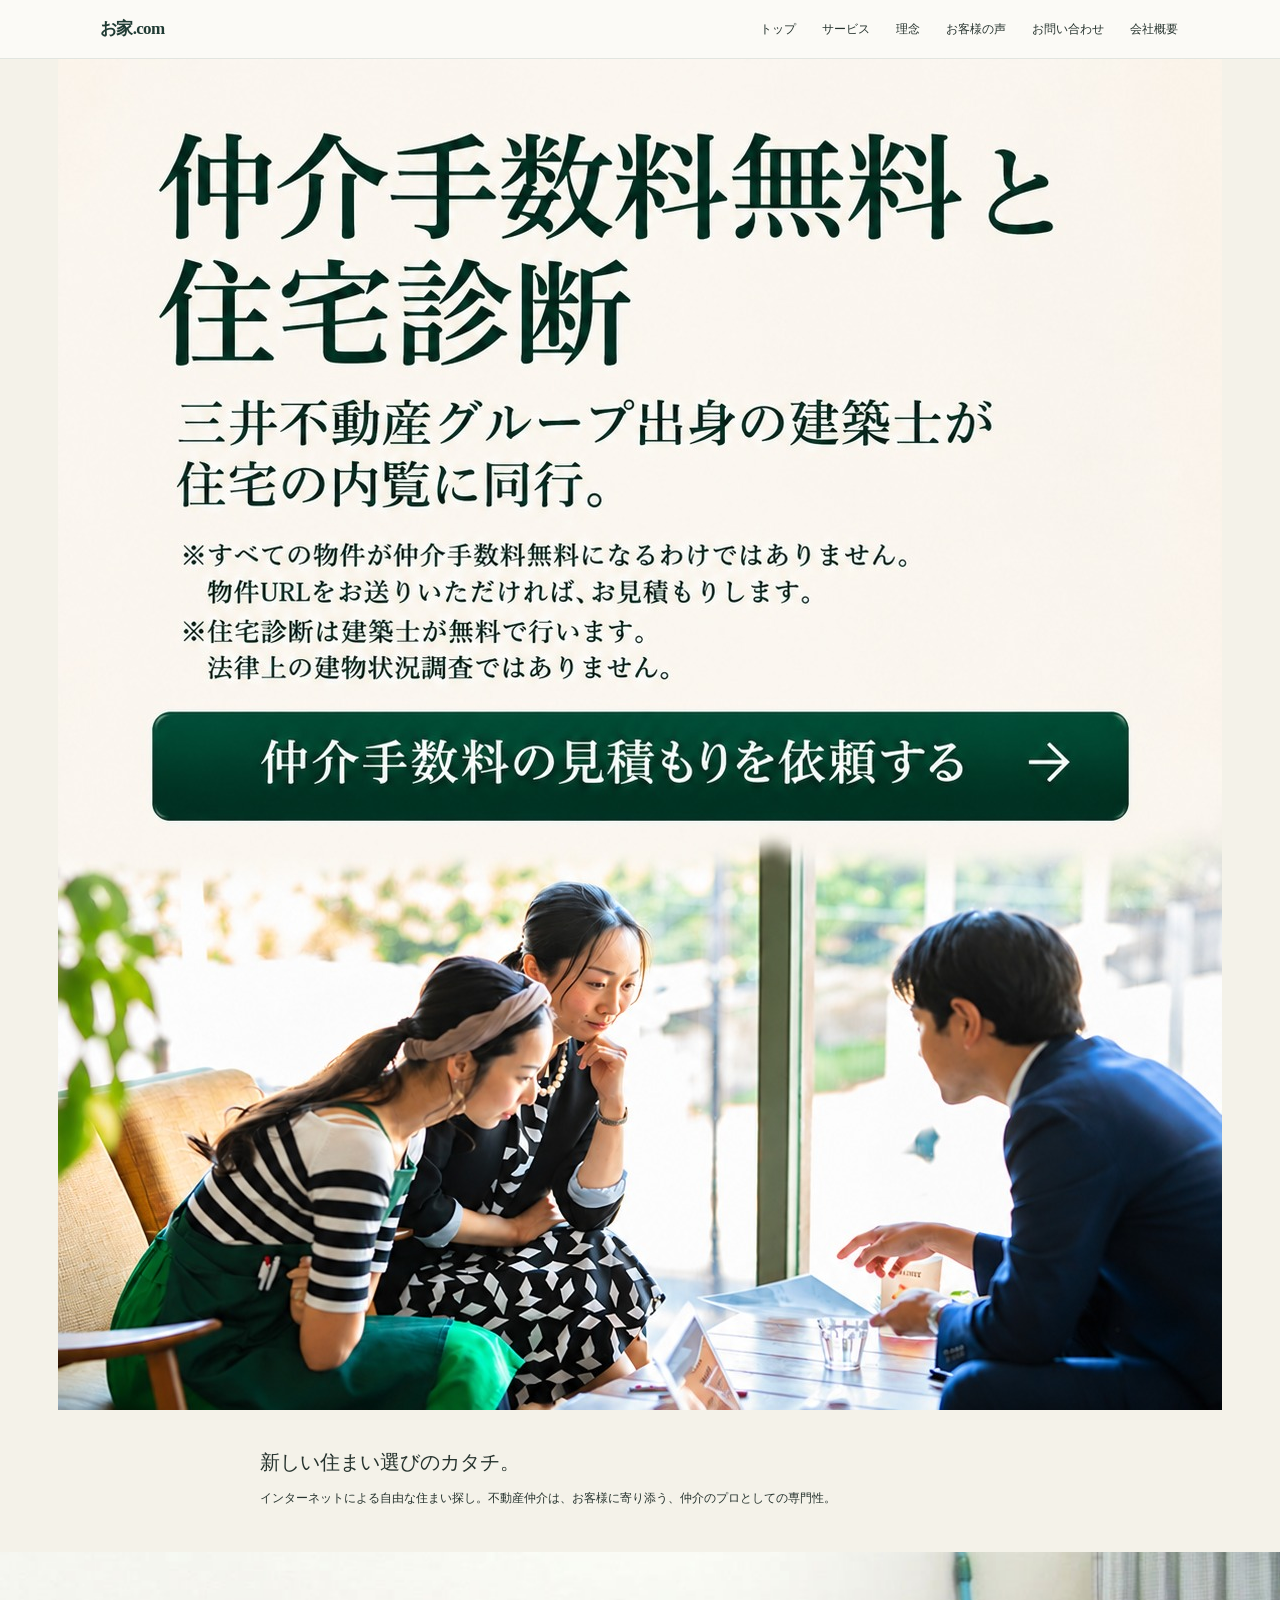
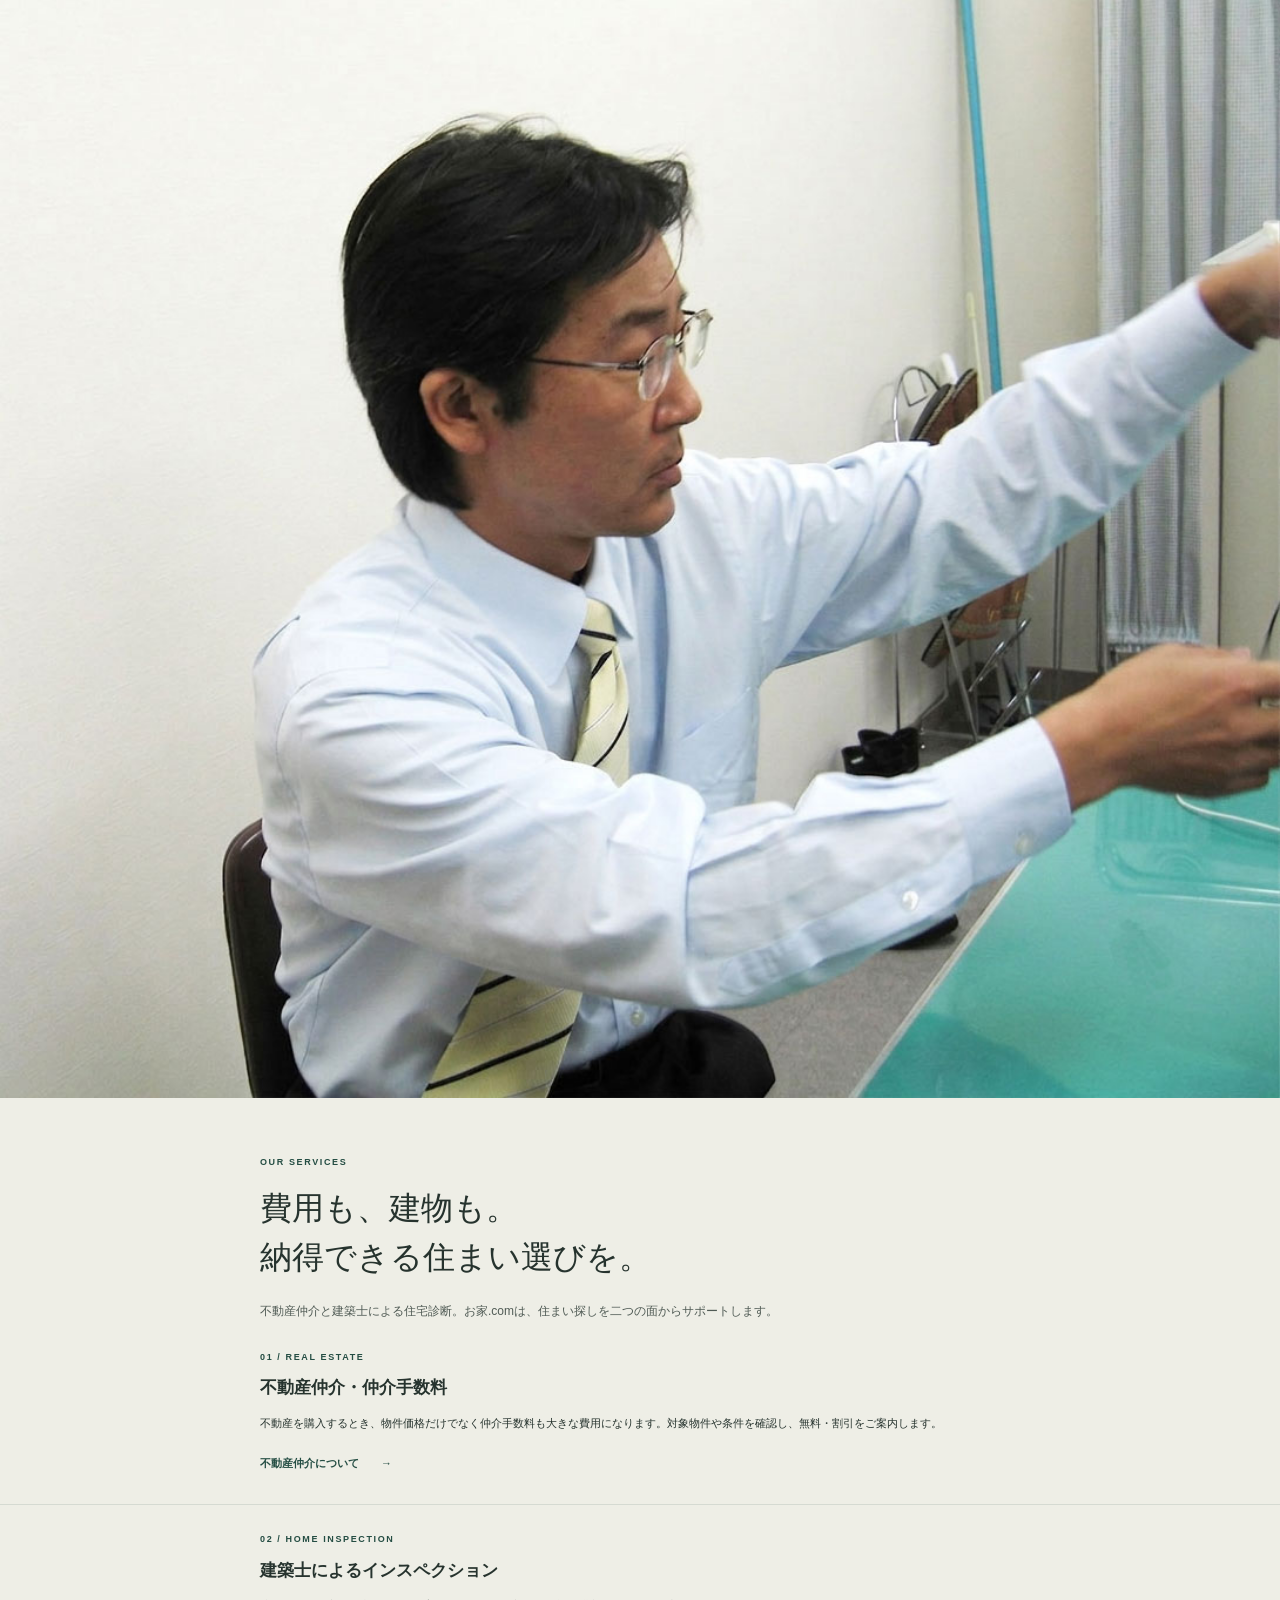
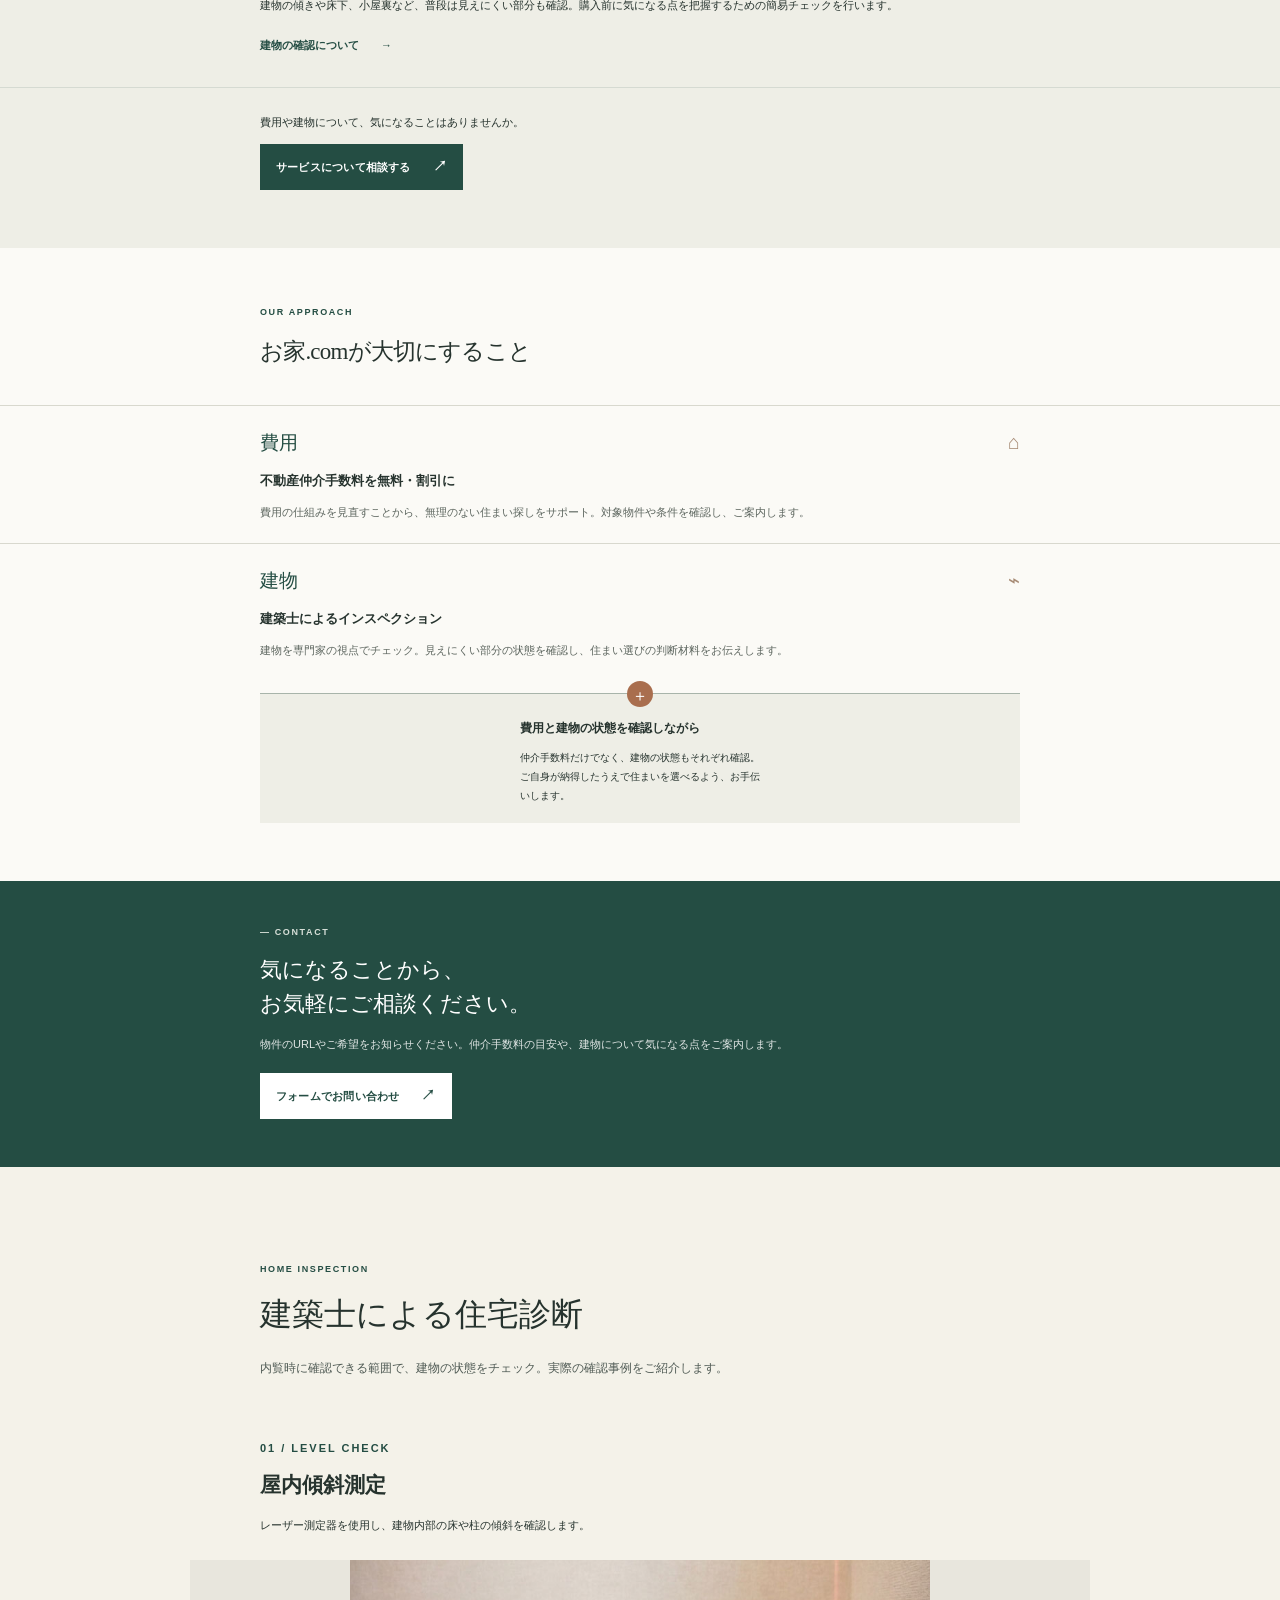
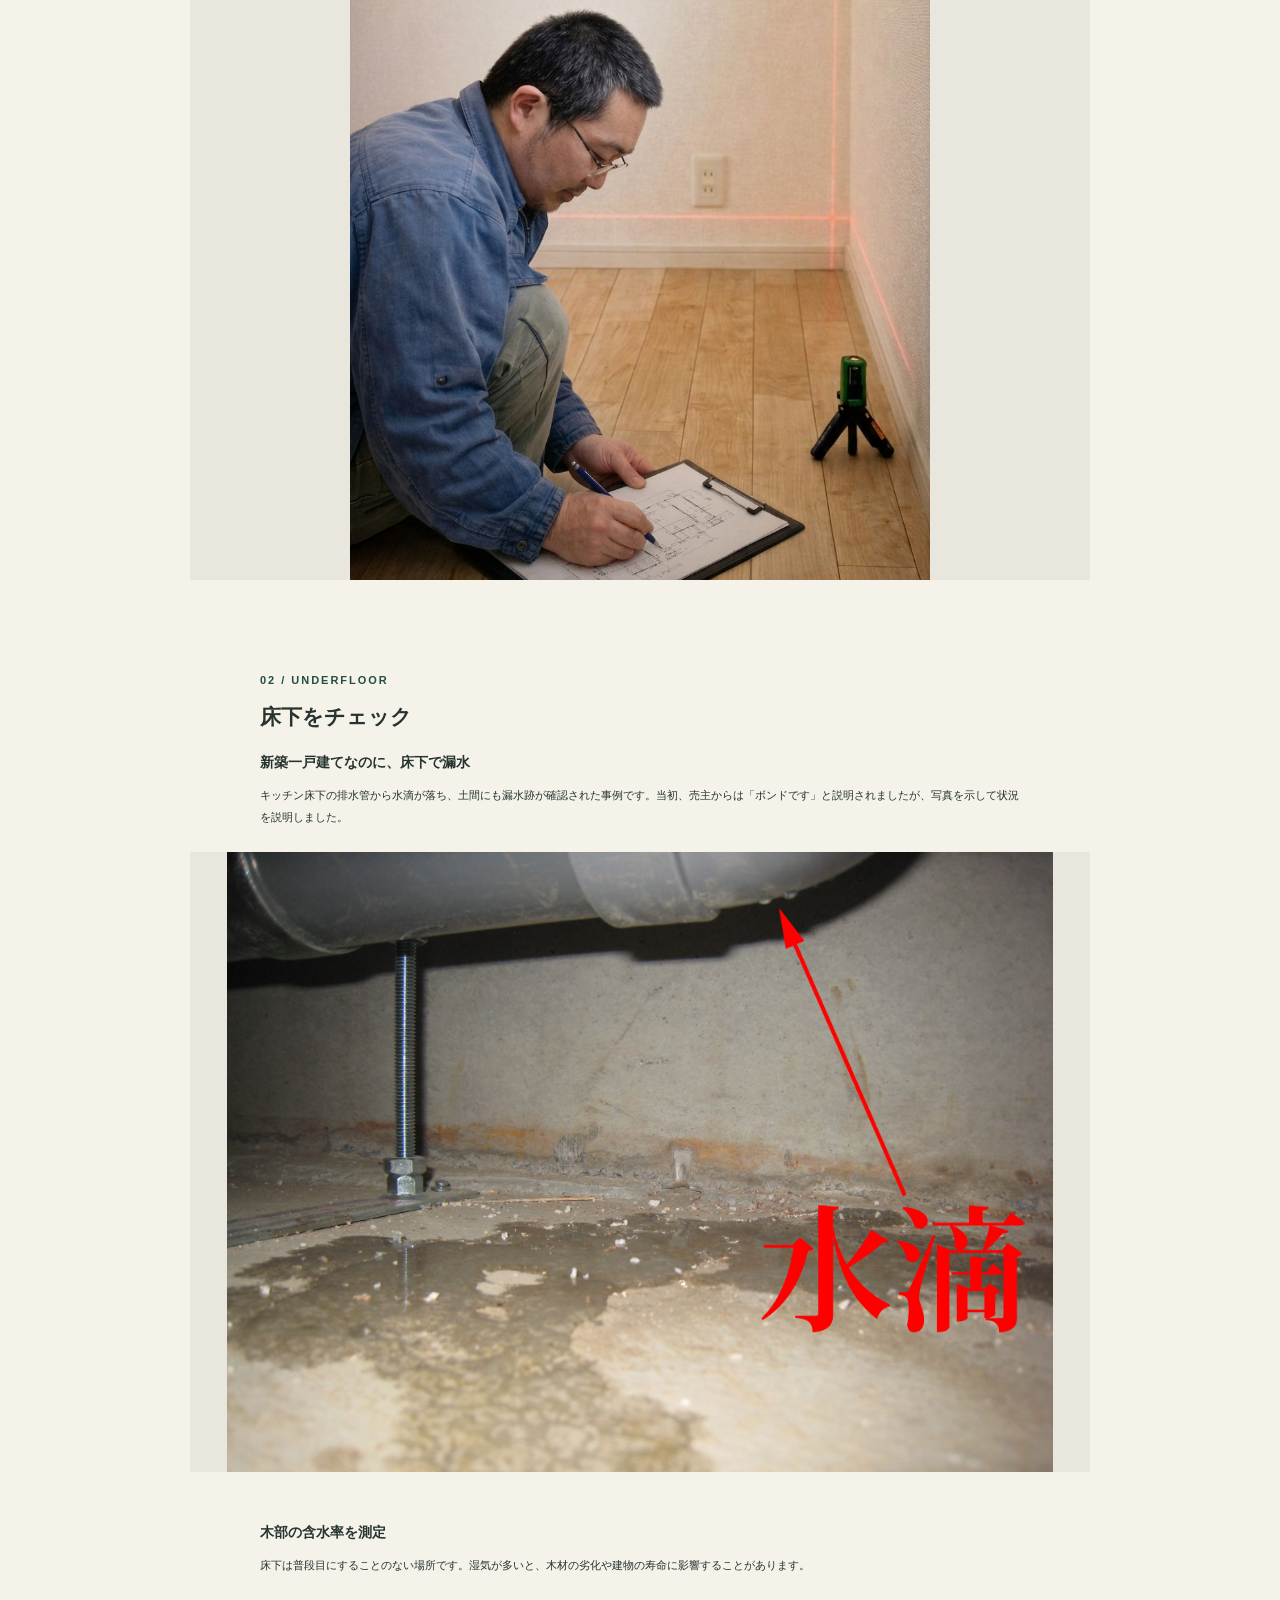
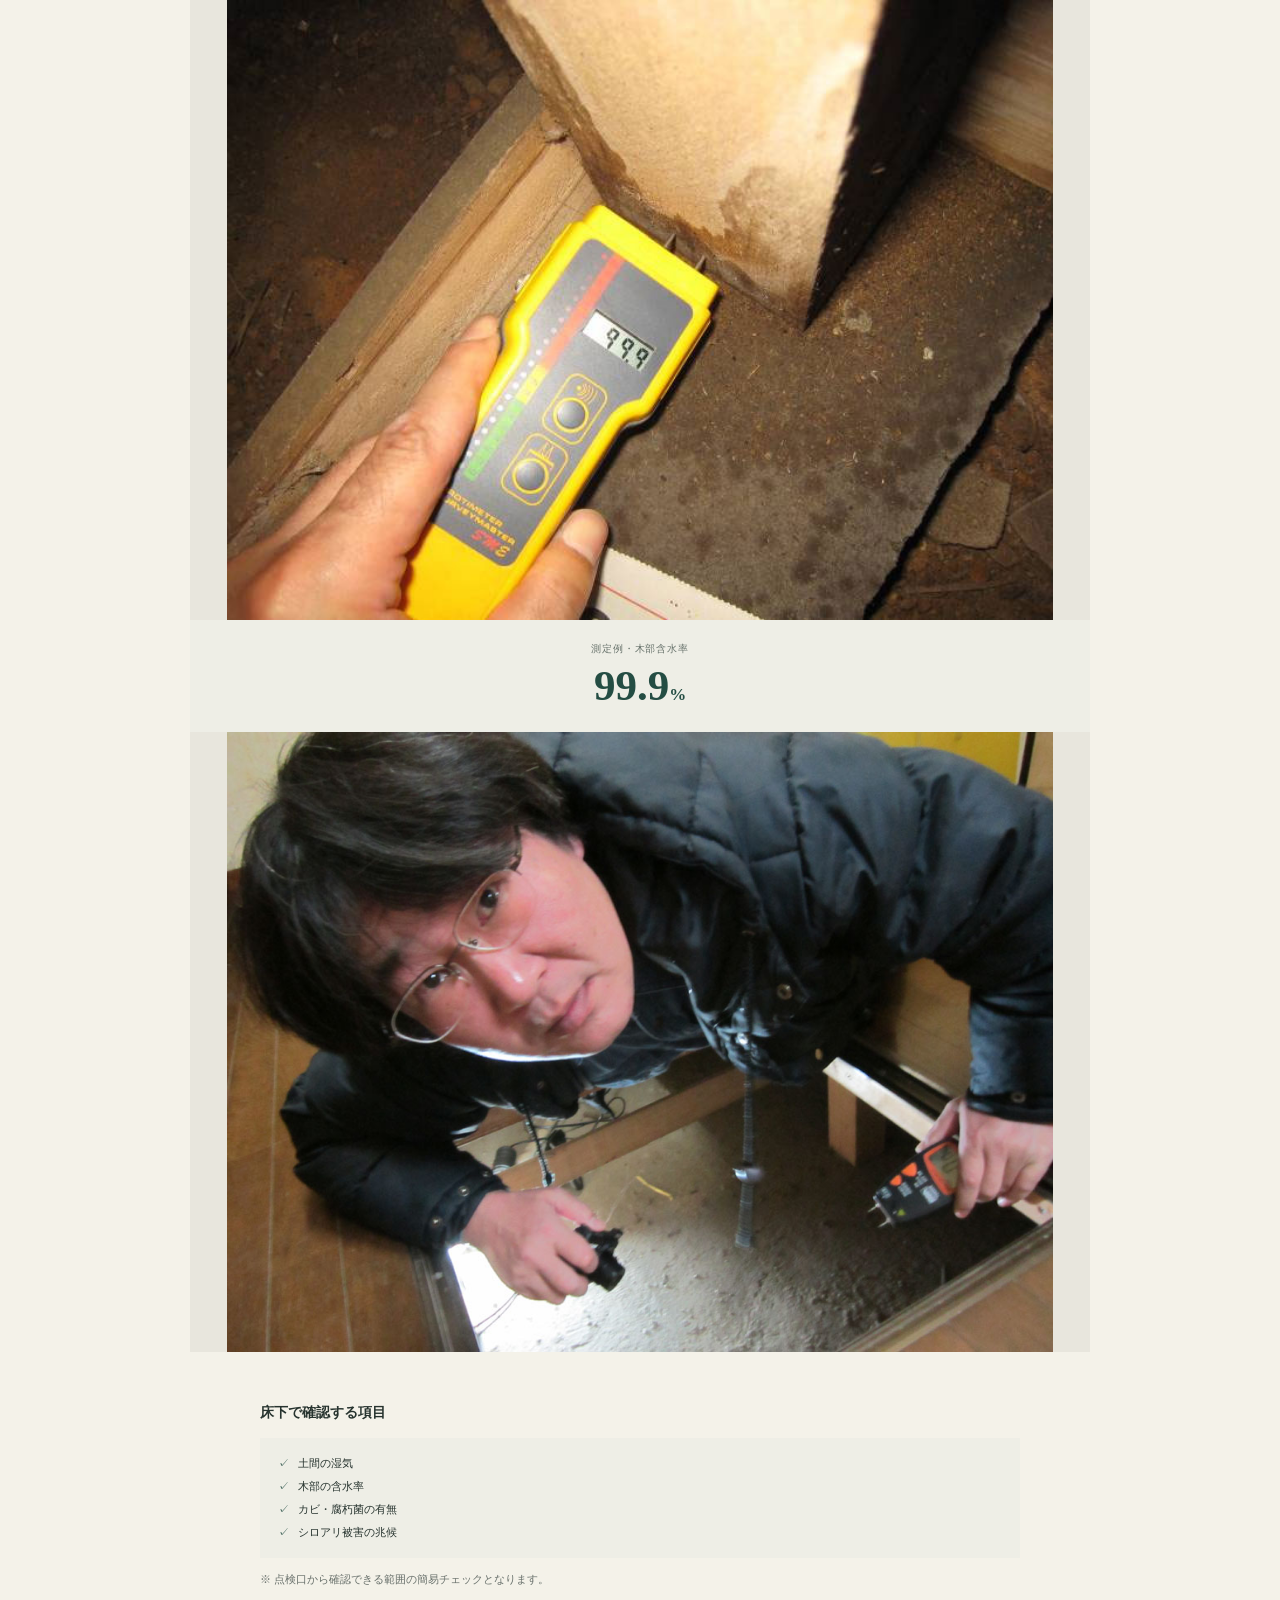
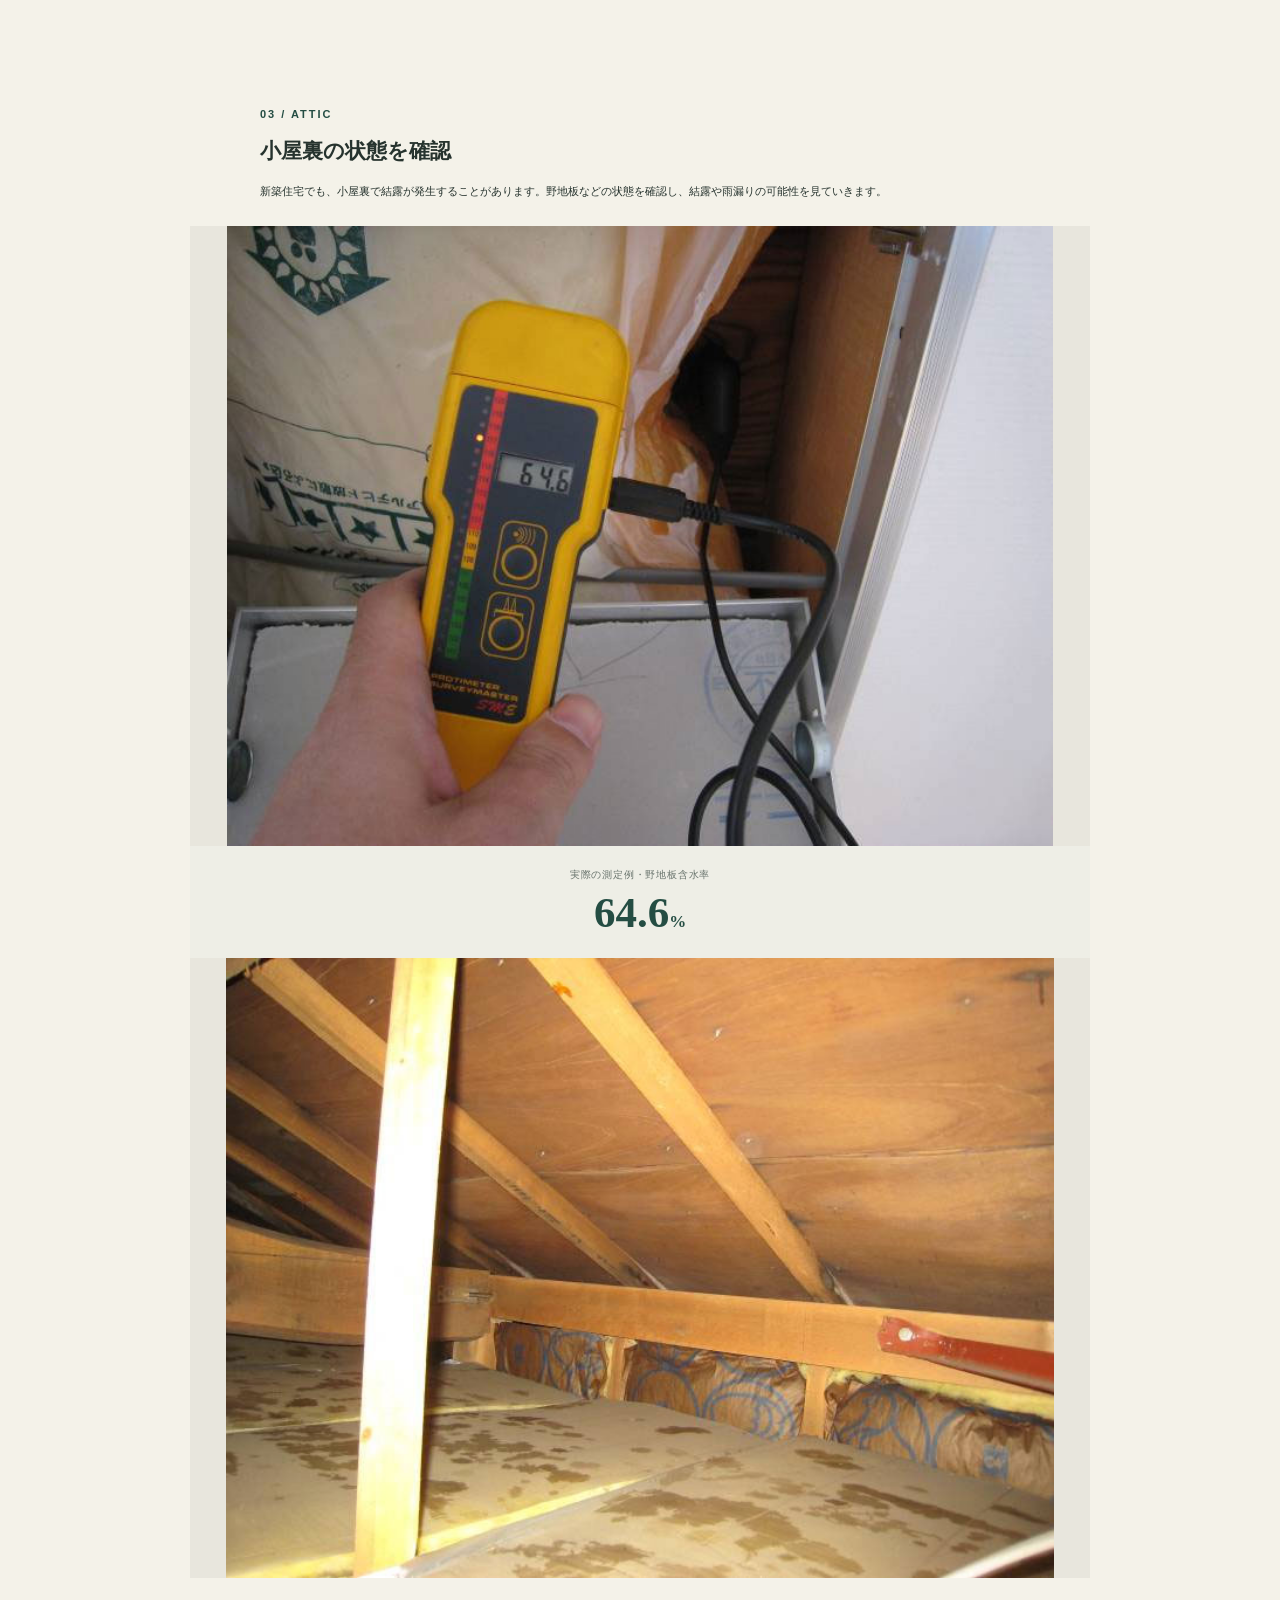
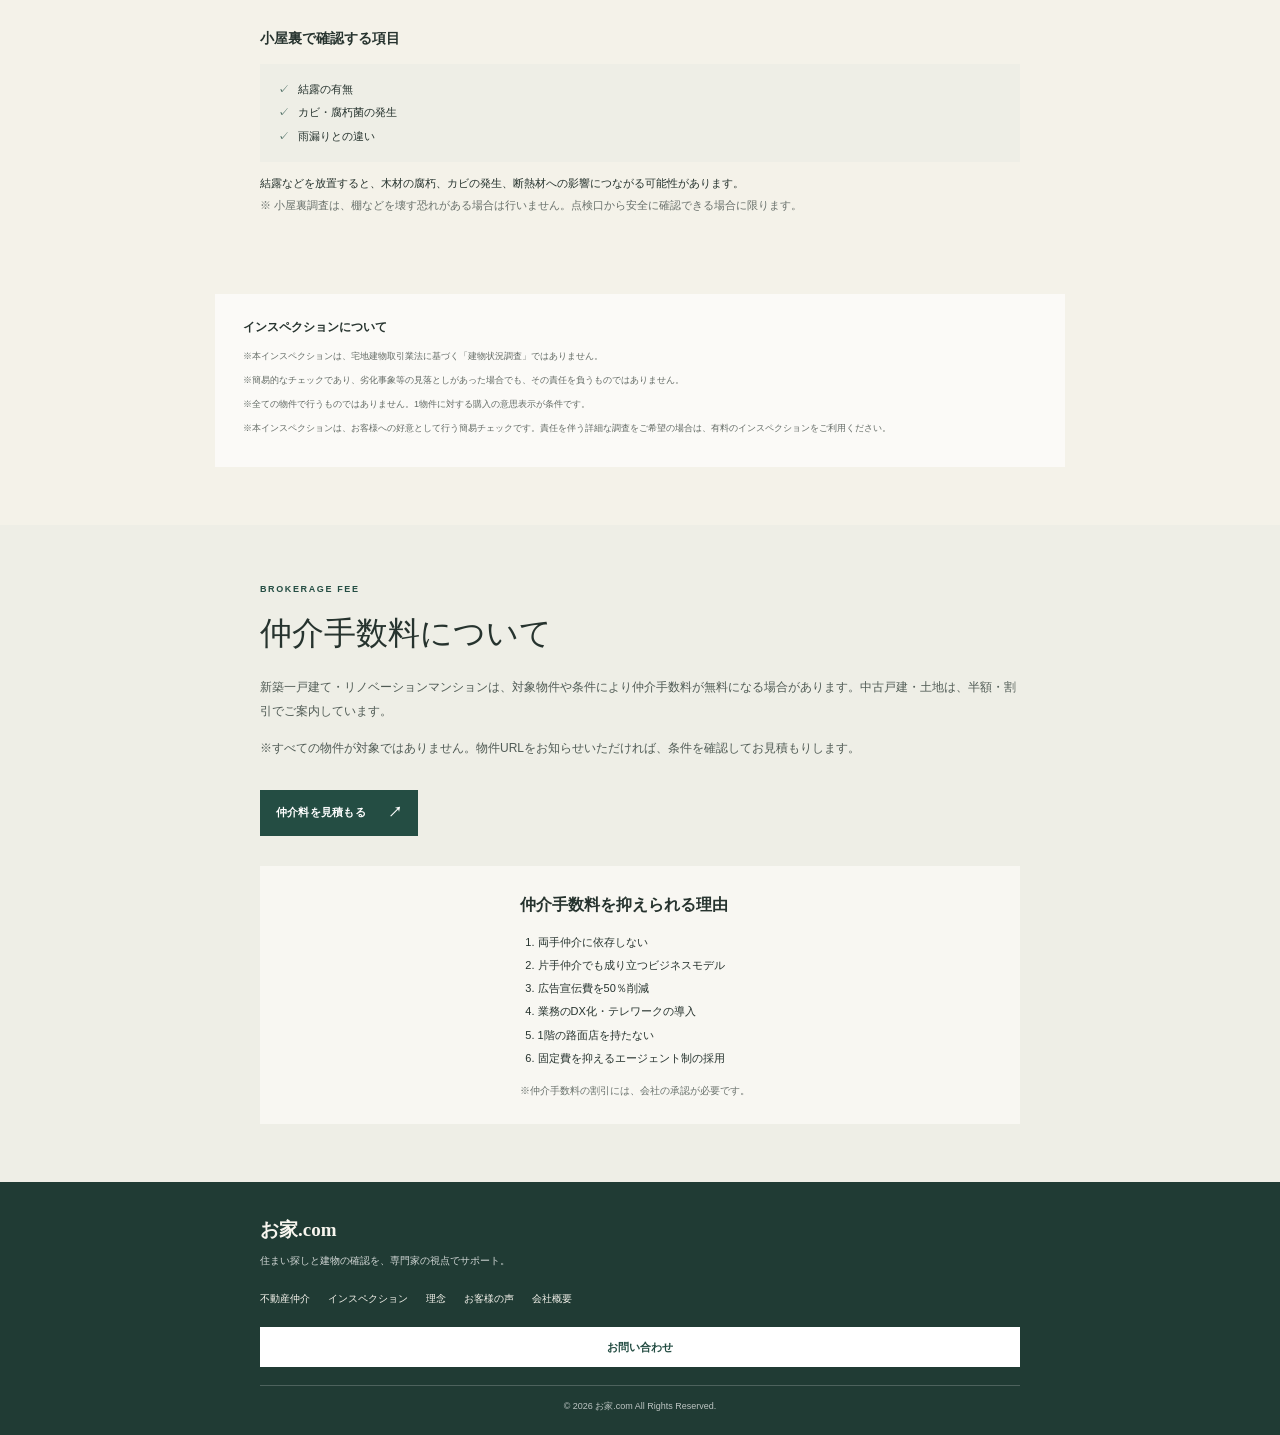
==== commit 99393145: "Add files via upload" ====
--- a/index.html
+++ b/index.html
@@ -52,20 +52,17 @@
 
 <main>
   <section class="hero">
-    <div class="hero-copy">
-      <p class="eyebrow">REAL ESTATE × HOME INSPECTION</p>
-      <h1>仲介手数料無料と<br>住宅診断</h1>
-      <p class="hero-lead">三井不動産グループ出身の建築士が、<br class="desktop-only">住まい探しから建物の確認までサポート。</p>
-      <p class="hero-note">※仲介手数料無料は対象物件・取引条件によります。</p>
-      <a class="button button-dark" href="https://forms.gle/HyXmBgncGQmBEbbC8" target="_blank" rel="noopener noreferrer">仲介手数料や物件について相談する <span>↗</span></a>
-    </div>
-    <figure class="full-photo hero-photo">
-      <img src="yoko11.jpg" alt="建築士が住宅設備を確認している様子">
+    <figure class="full-photo hero-art">
+      <img src="top.jpg" alt="仲介手数料無料と住宅診断。三井不動産グループ出身の建築士が住宅の内覧に同行。">
+      <a class="hero-art-cta" href="https://forms.gle/HyXmBgncGQmBEbbC8" target="_blank" rel="noopener noreferrer" aria-label="仲介手数料の見積もりを依頼する"></a>
     </figure>
     <div class="hero-caption">
       <p class="large-copy">新しい住まい選びのカタチ。</p>
-      <p>インターネットに掲載された物件も、仲介手数料のことも、建物の状態も。住まい選びの不安を一つずつ確認します。</p>
-    </div>
+      <p>インターネットによる自由な住まい探し。不動産仲介は、お客様に寄り添う、仲介のプロとしての専門性。</p>
+    </div>
+    <figure class="full-photo hero-following-photo">
+      <img src="yoko11.jpg" alt="建築士が住宅の床面を測定・確認している様子">
+    </figure>
   </section>
 
   <section class="services section-light">
--- a/top-style.css
+++ b/top-style.css
@@ -250,3 +250,23 @@
   .hero-copy, .hero-caption, .section-heading, .service-item, .service-cta, .contact-band, .inspection-copy { padding-left: 18px; padding-right: 18px; }
 }
 @media (prefers-reduced-motion: reduce) { html { scroll-behavior: auto; } }
+
+/* Hero artwork supplied by the user */
+.hero-art { position: relative; width: 100%; }
+.hero-art img { width: 100%; height: auto; }
+.hero-art-cta {
+  position: absolute;
+  left: 8%;
+  top: 47.5%;
+  width: 84%;
+  height: 9%;
+  display: block;
+  z-index: 2;
+  border-radius: 8px;
+}
+.hero-art-cta:focus-visible { outline: 3px solid #d8a94b; outline-offset: 3px; }
+.hero-following-photo { margin: 0; }
+@media (min-width: 760px) {
+  .hero-art { max-width: 1164px; margin: 0 auto; }
+  .hero-art-cta { border-radius: 10px; }
+}
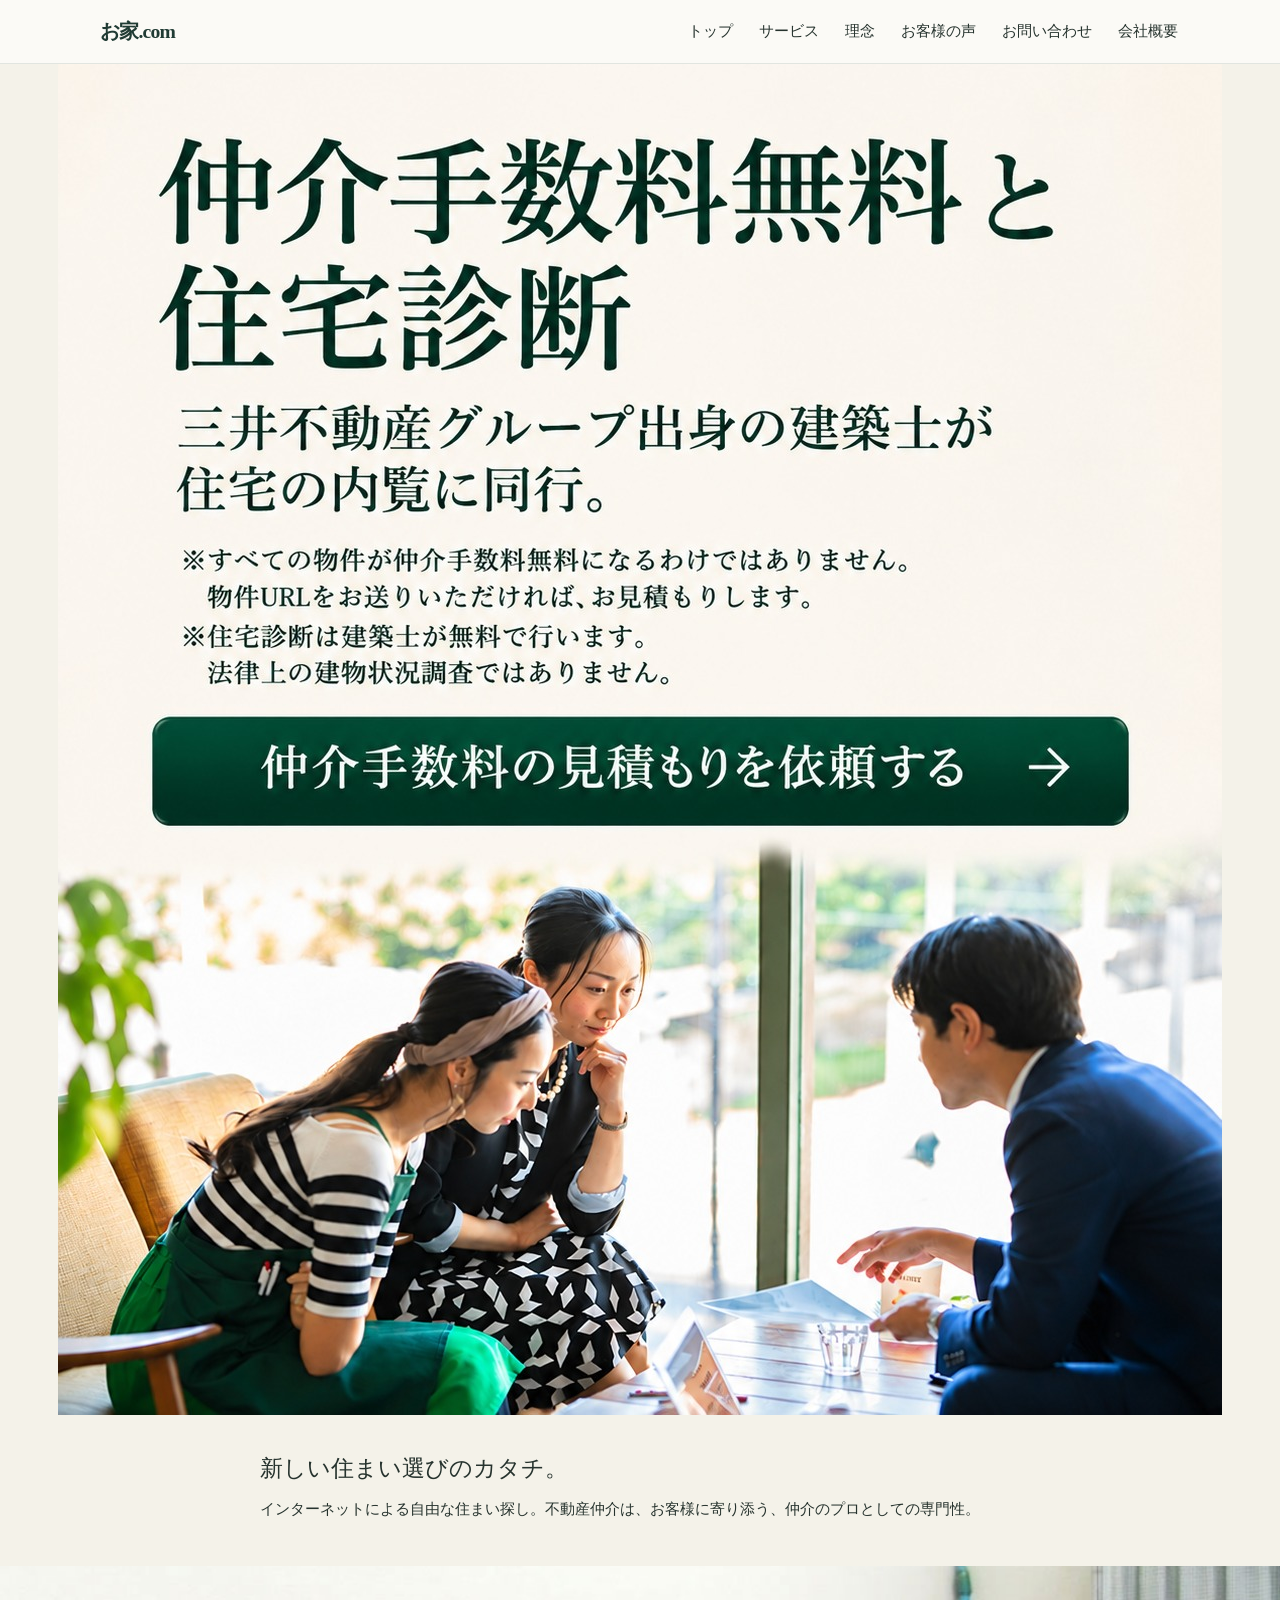
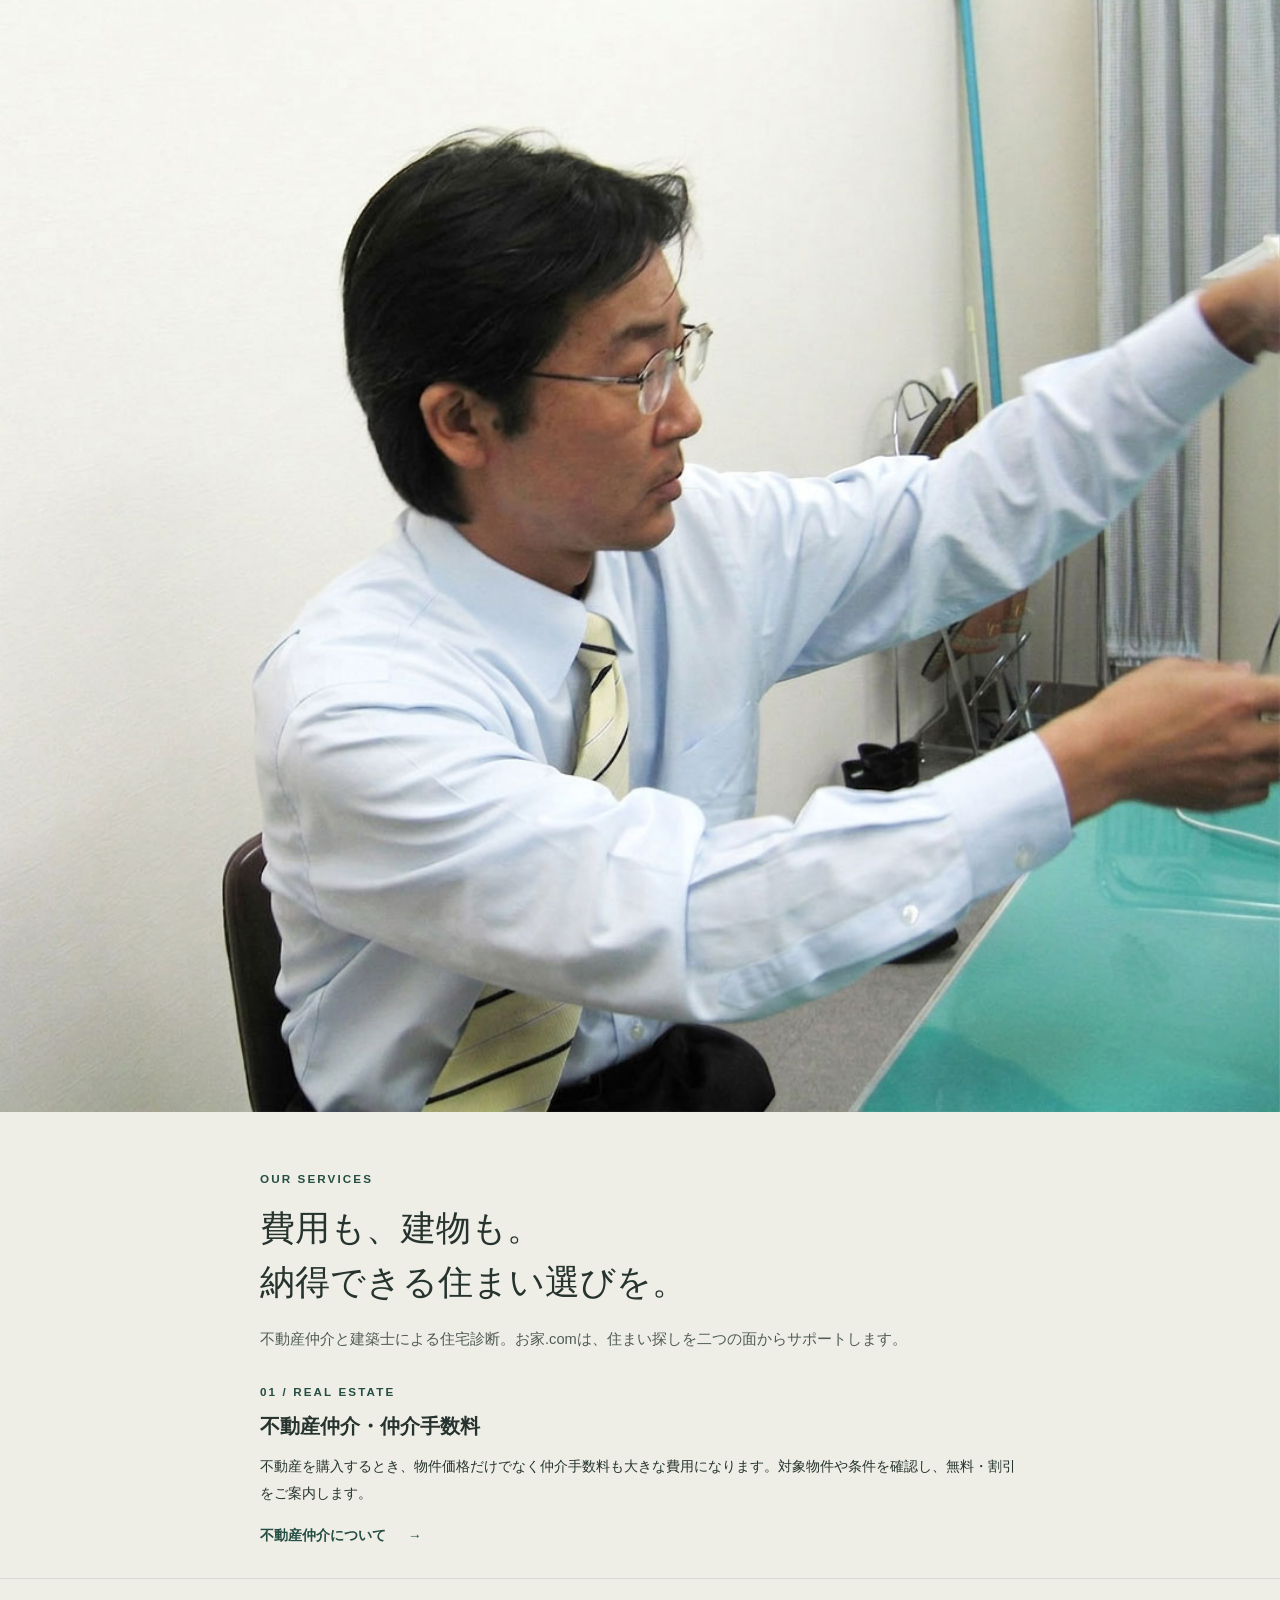
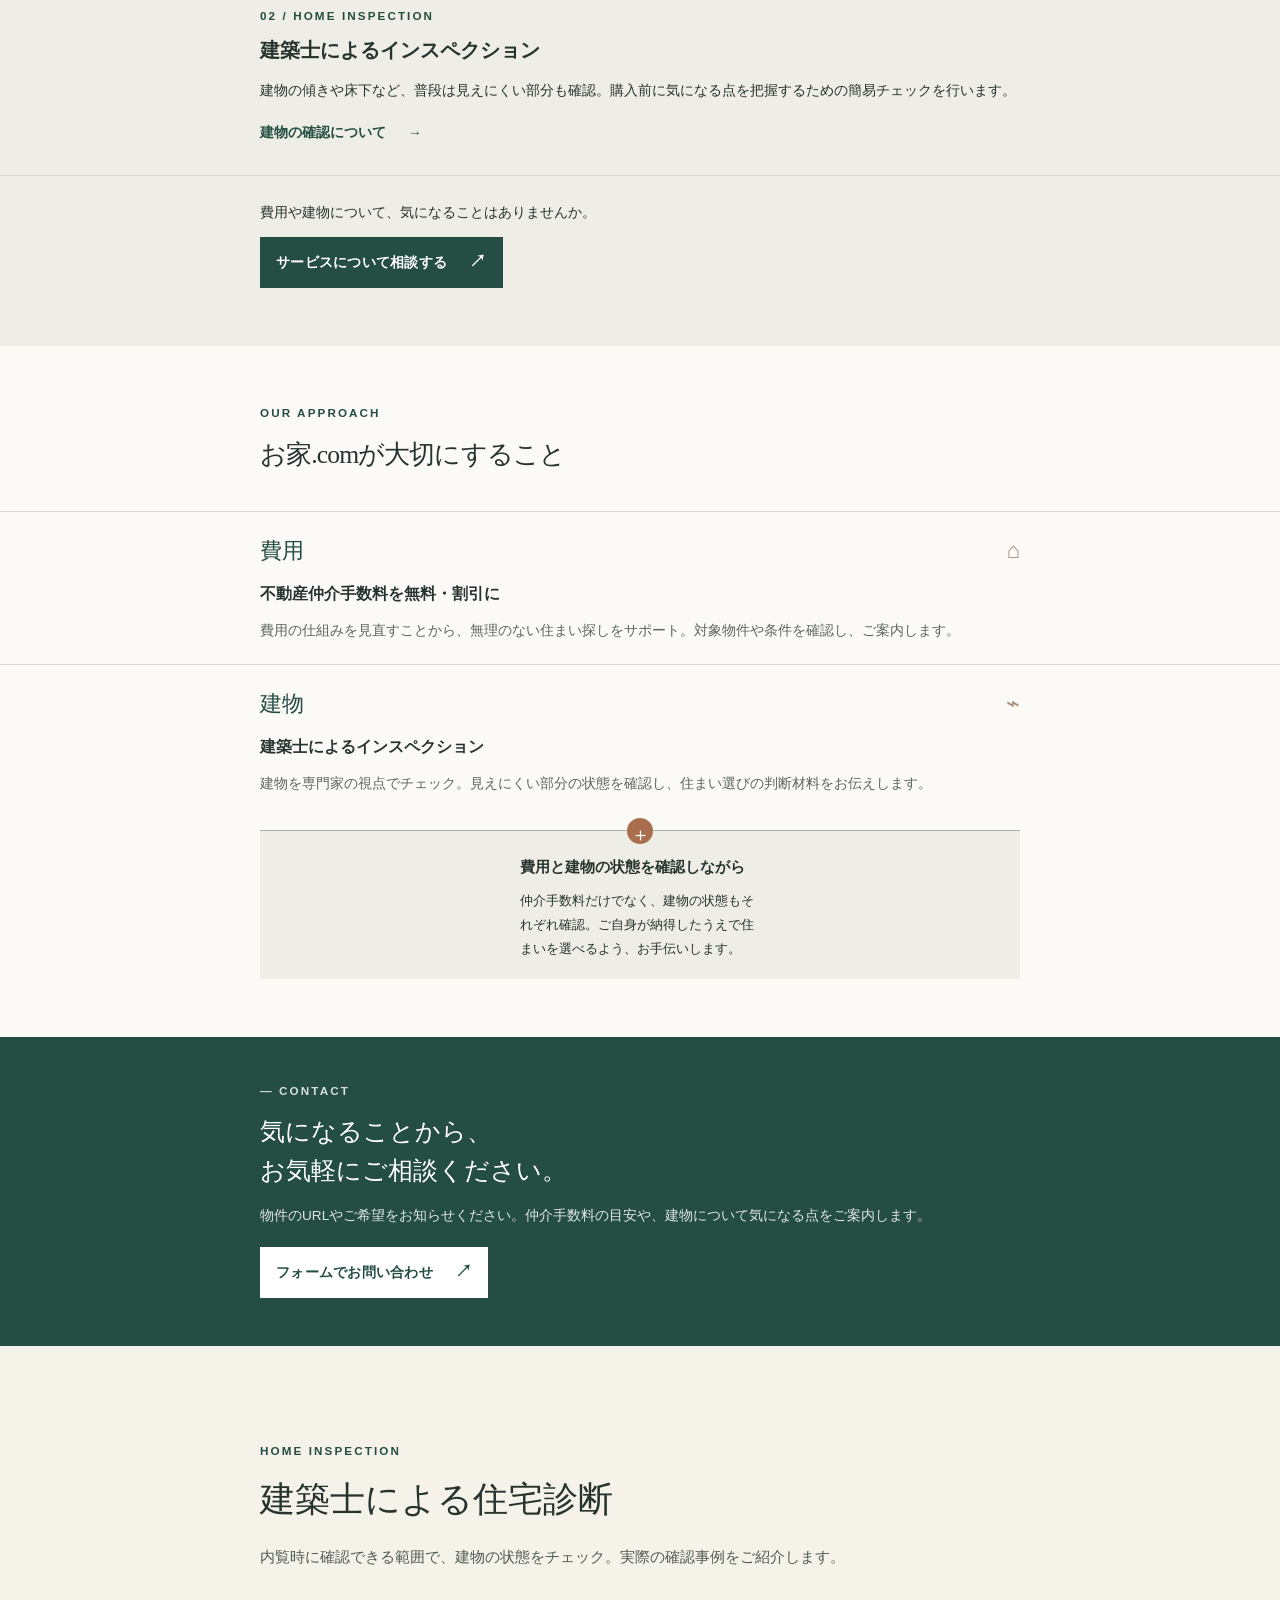
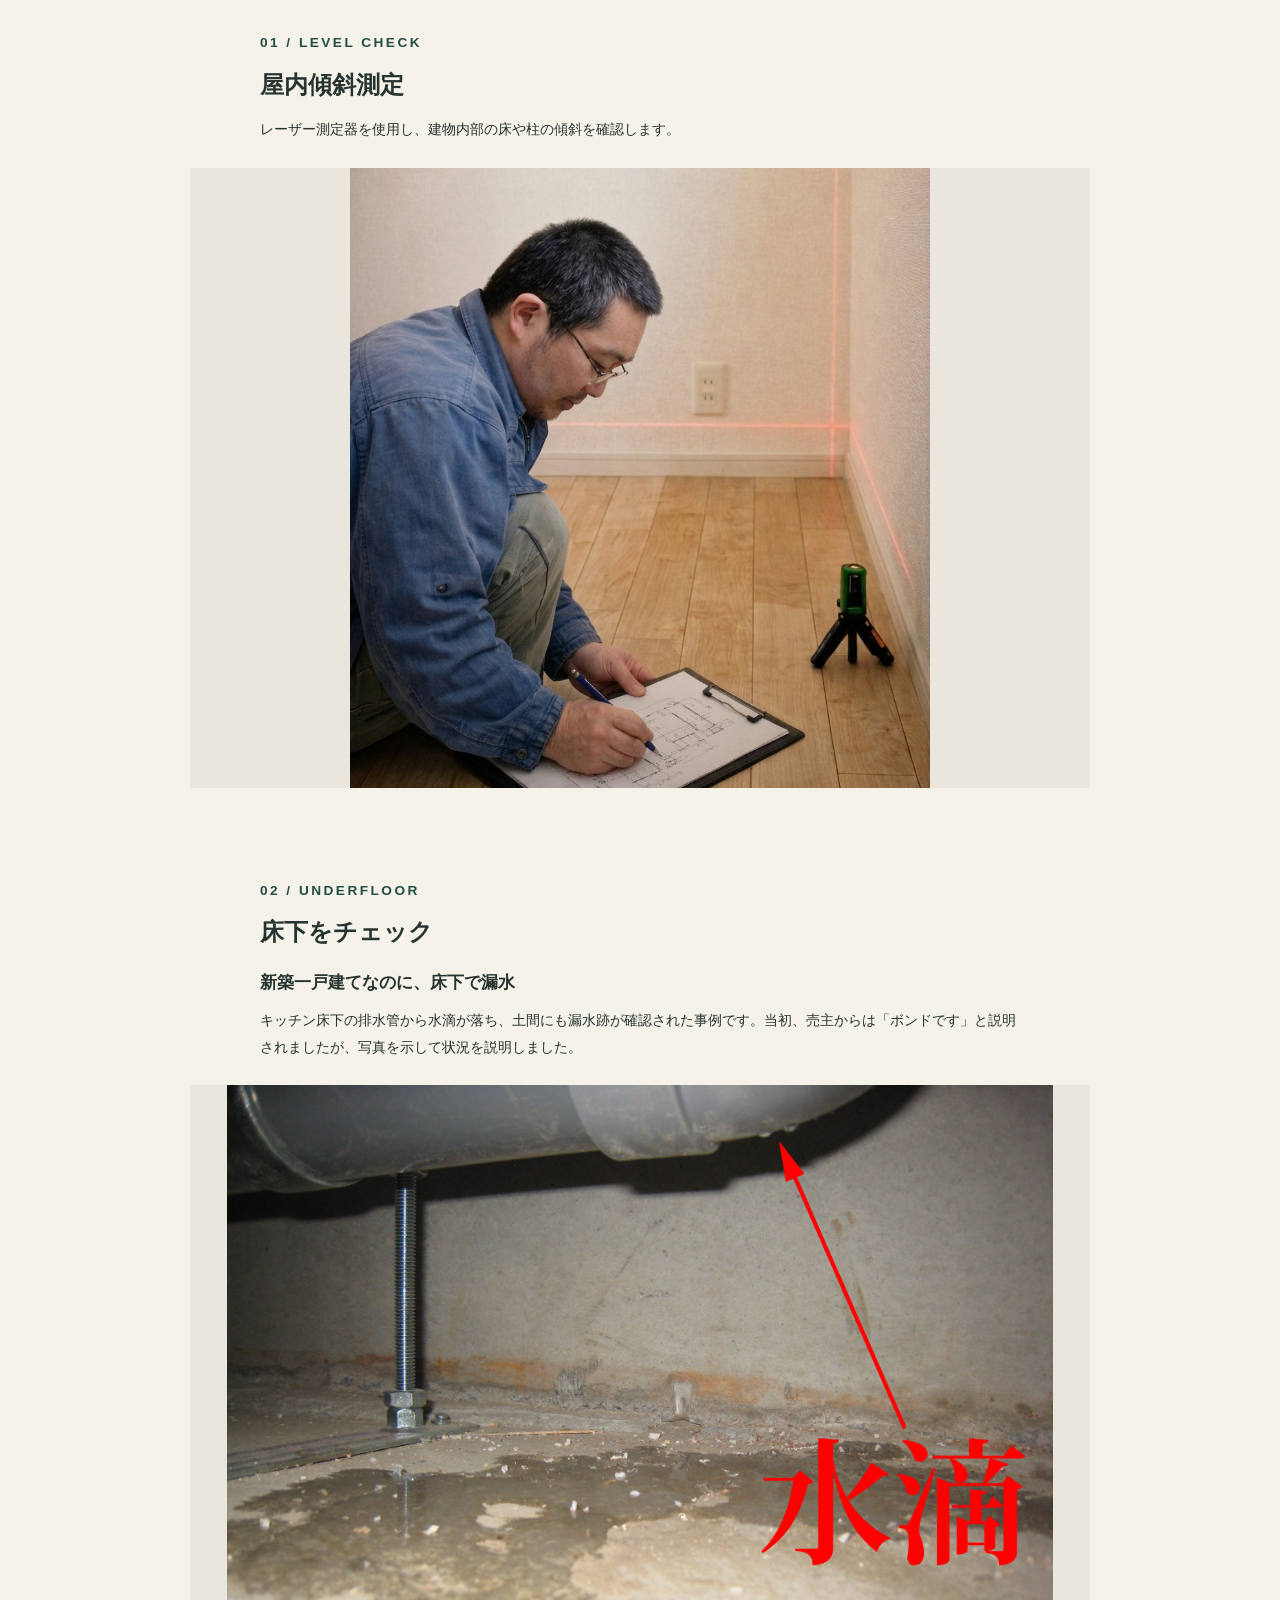
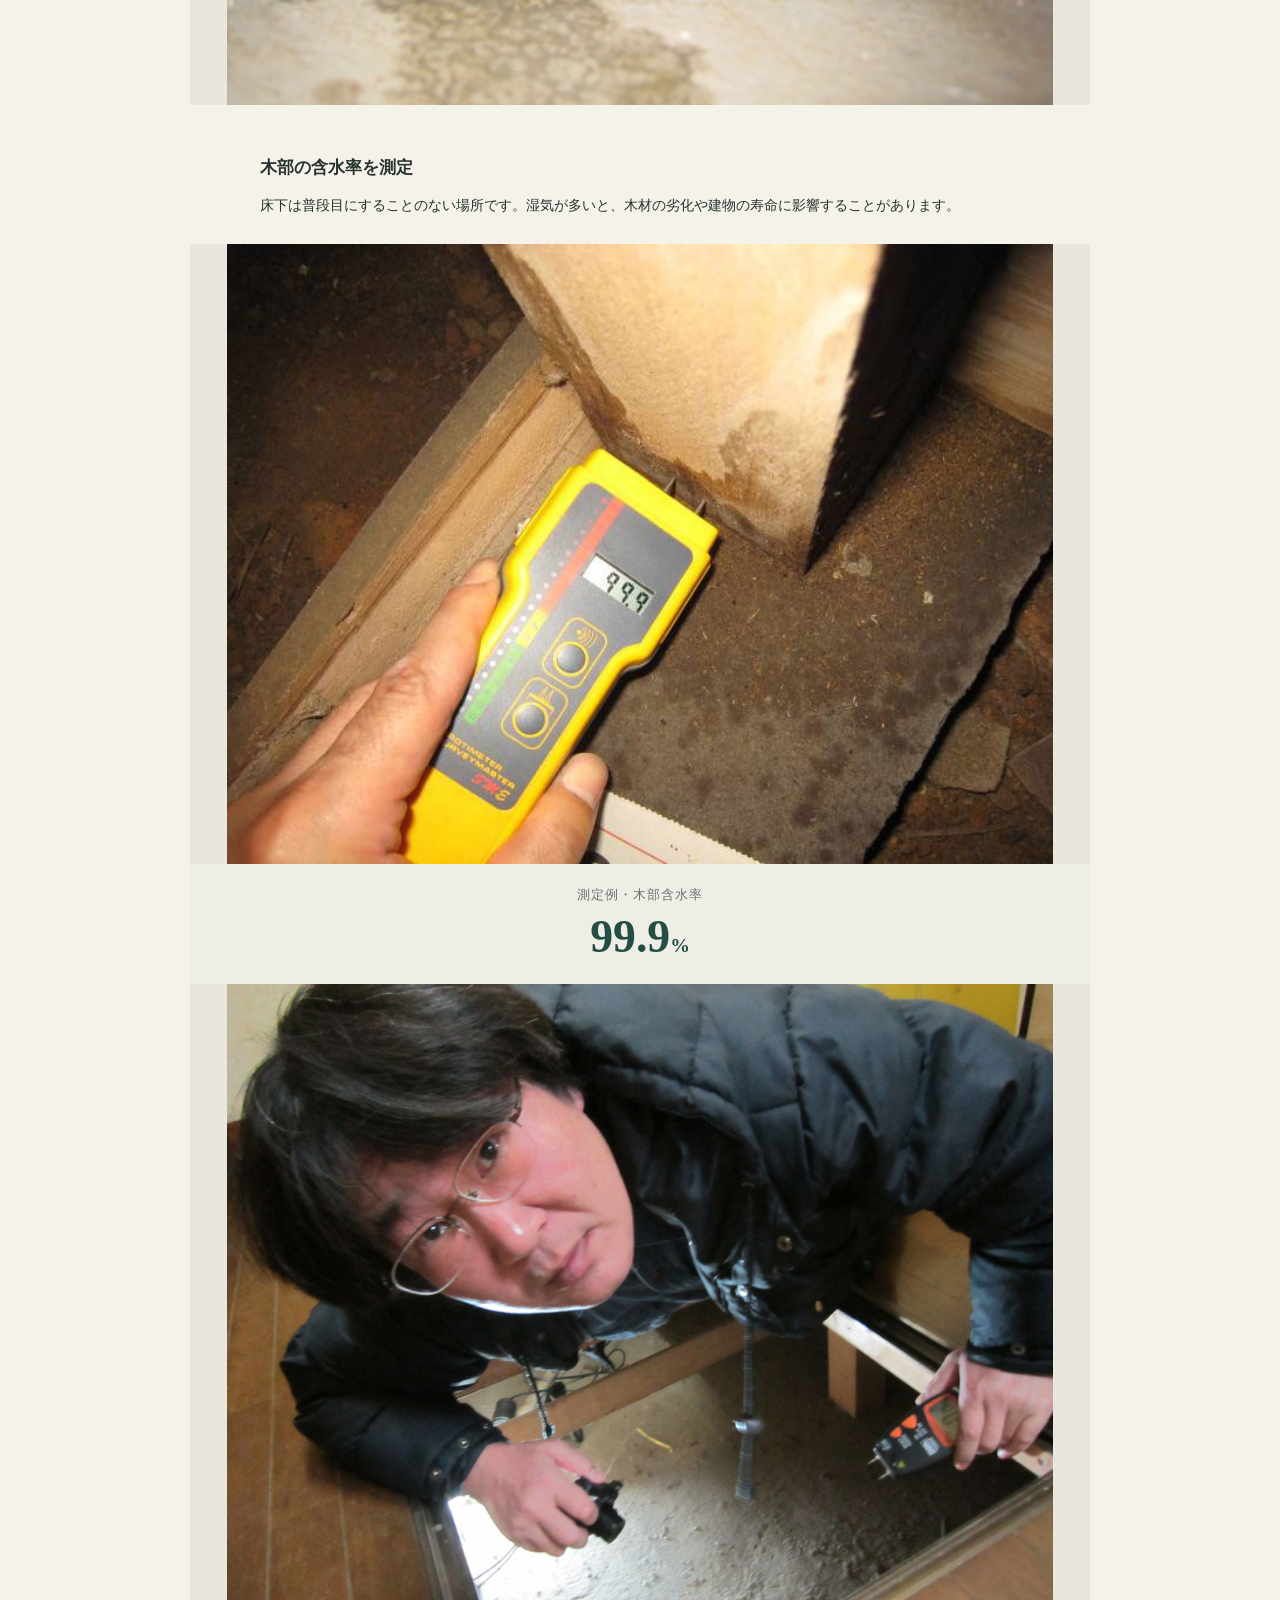
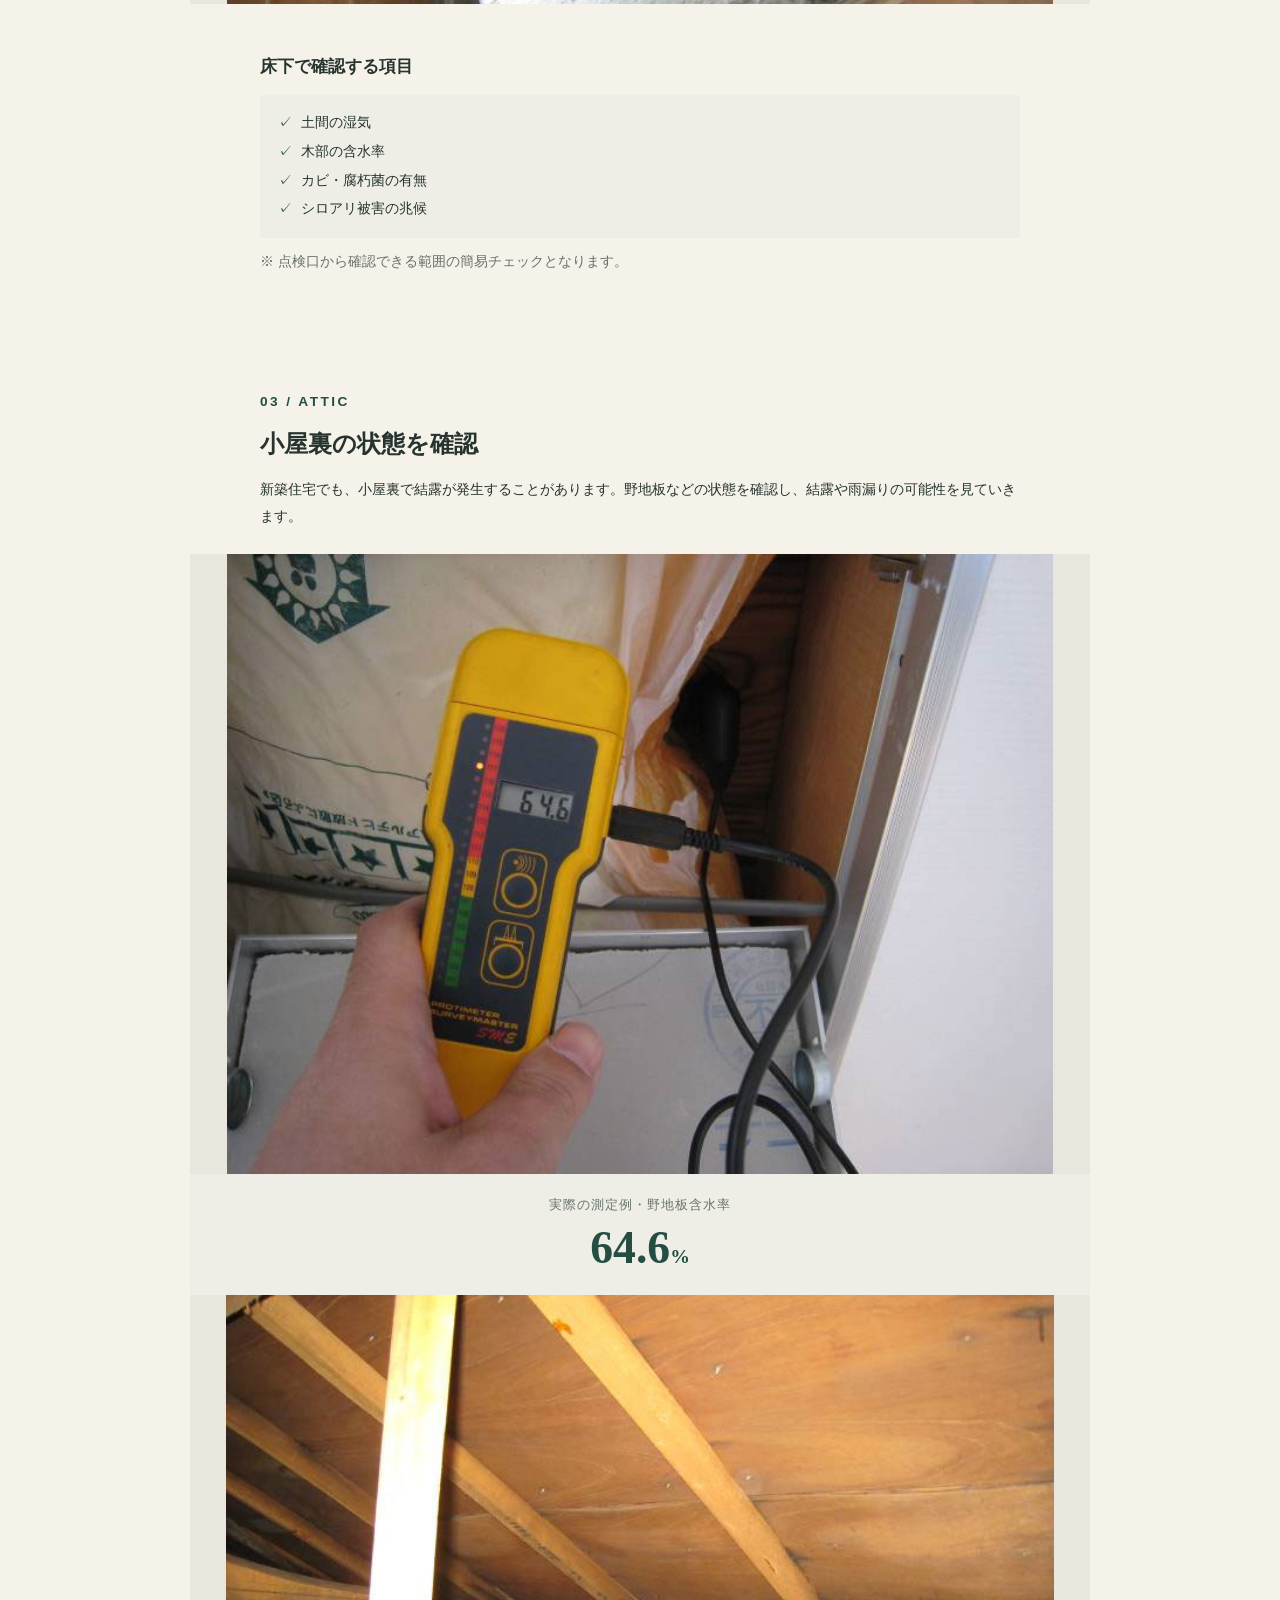
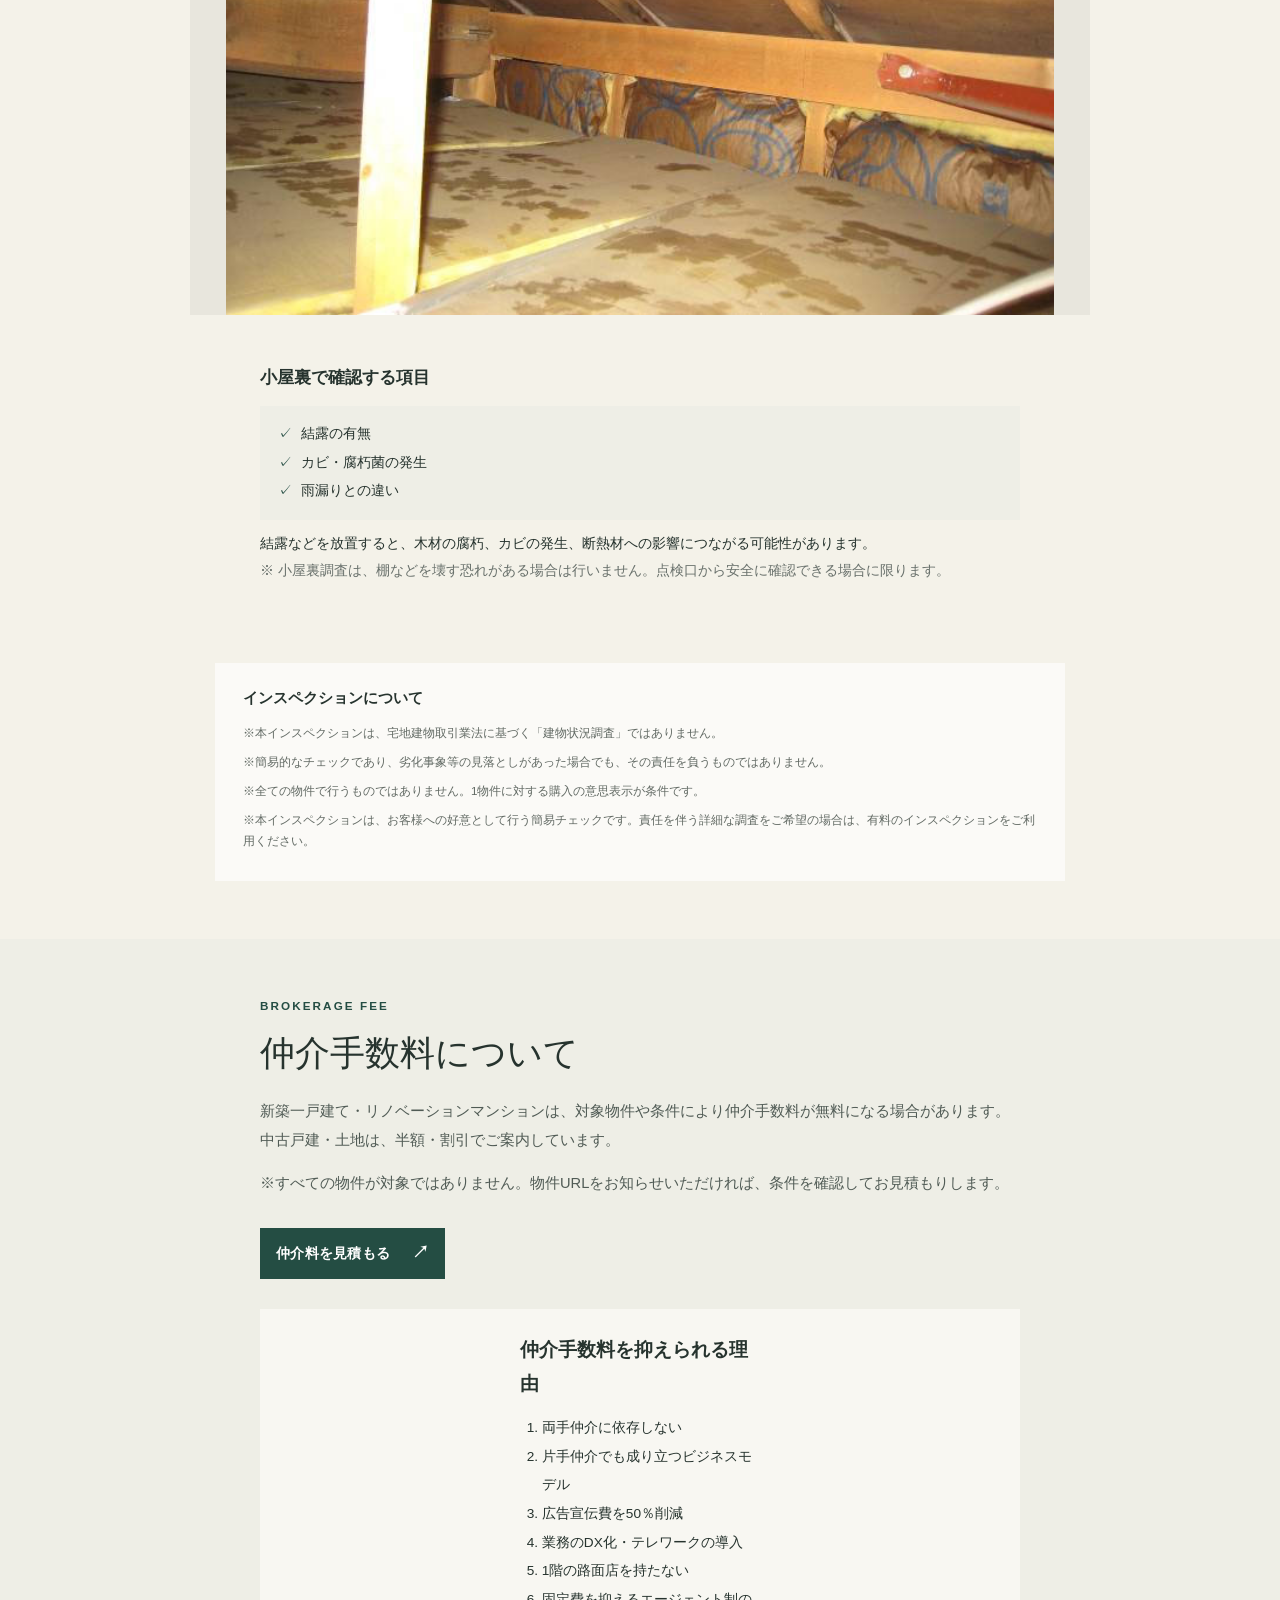
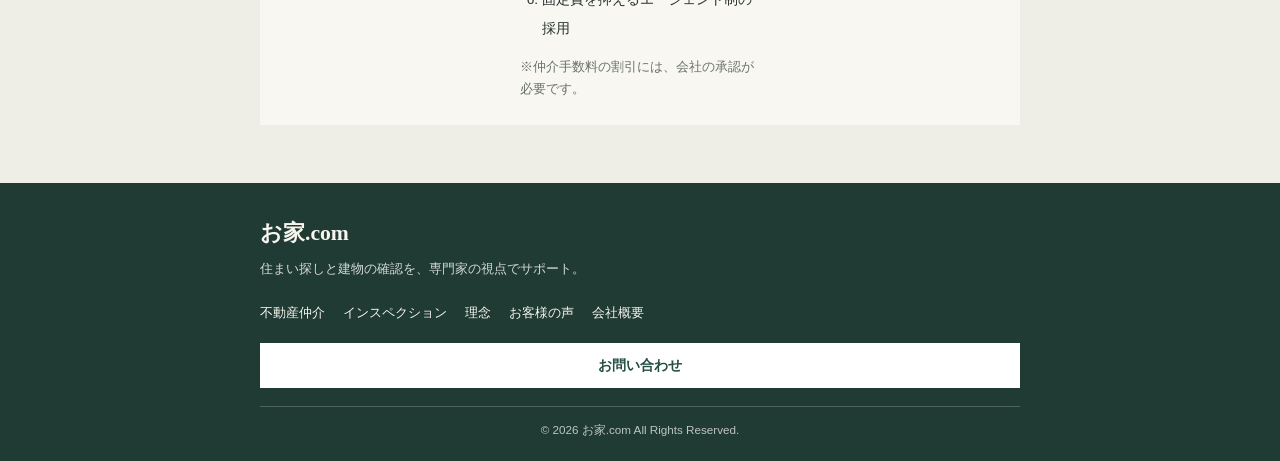
==== commit b492bb68: "Update index.html" ====
--- a/index.html
+++ b/index.html
@@ -80,7 +80,7 @@
     <article class="service-item">
       <p class="eyebrow">02 / HOME INSPECTION</p>
       <h3>建築士によるインスペクション</h3>
-      <p>建物の傾きや床下、小屋裏など、普段は見えにくい部分も確認。購入前に気になる点を把握するための簡易チェックを行います。</p>
+      <p>建物の傾きや床下など、普段は見えにくい部分も確認。購入前に気になる点を把握するための簡易チェックを行います。</p>
       <a class="text-link" href="#inspection">建物の確認について <span>→</span></a>
     </article>
     <div class="service-cta">
--- a/top-style.css
+++ b/top-style.css
@@ -37,7 +37,7 @@
 .brand {
   color: #203b34;
   font-family: var(--serif);
-  font-size: 17px;
+  font-size: 19.67px;
   font-weight: 700;
   text-decoration: none;
   letter-spacing: -.04em;
@@ -68,7 +68,7 @@
   box-shadow: 0 10px 24px rgba(0,0,0,.1);
 }
 .menu.active { display: flex; flex-direction: column; }
-.menu a { padding: 10px 2px; text-decoration: none; font-size: 13px; border-bottom: 1px solid var(--line); }
+.menu a { padding: 10px 2px; text-decoration: none; font-size: 15.67px; border-bottom: 1px solid var(--line); }
 .menu a:last-child { border-bottom: 0; }
 
 .hero { background: var(--cream); }
@@ -76,7 +76,7 @@
 .eyebrow {
   margin: 0 0 14px;
   color: var(--green);
-  font-size: 9px;
+  font-size: 11.67px;
   font-weight: 700;
   letter-spacing: .18em;
   line-height: 1.5;
@@ -85,13 +85,13 @@
   margin: 0 0 15px;
   color: #202d28;
   font-family: var(--serif);
-  font-size: clamp(29px, 8vw, 48px);
+  font-size: clamp(31.67px, 8.75vw, 50.67px);
   font-weight: 600;
   line-height: 1.35;
   letter-spacing: .015em;
 }
-.hero-lead { margin: 0 0 8px; font-size: 13px; line-height: 1.9; }
-.hero-note, .fine-print { color: var(--muted); font-size: 10px; line-height: 1.8; }
+.hero-lead { margin: 0 0 8px; font-size: 15.67px; line-height: 1.9; }
+.hero-note, .fine-print { color: var(--muted); font-size: 12.67px; line-height: 1.8; }
 .hero-note { margin: 0 0 18px; }
 .button {
   min-height: 42px;
@@ -101,19 +101,19 @@
   justify-content: space-between;
   gap: 22px;
   text-decoration: none;
-  font-size: 11px;
+  font-size: 13.67px;
   font-weight: 700;
   letter-spacing: .02em;
 }
-.button span { font-size: 14px; }
+.button span { font-size: 16.67px; }
 .button-dark { color: #fff; background: var(--green); }
 .button-dark:hover { background: var(--green-deep); }
 .button-light { color: var(--green); background: #fff; }
 .full-photo { width: 100%; margin: 0; padding: 0; line-height: 0; }
 .full-photo img { width: 100%; height: auto; border-radius: 0; }
 .hero-caption { padding: 25px 24px 30px; }
-.large-copy { margin: 0 0 9px; font-family: var(--serif); font-size: 20px; line-height: 1.6; }
-.hero-caption p:last-child { margin: 0; font-size: 12px; line-height: 1.9; }
+.large-copy { margin: 0 0 9px; font-family: var(--serif); font-size: 22.67px; line-height: 1.6; }
+.hero-caption p:last-child { margin: 0; font-size: 14.67px; line-height: 1.9; }
 
 .section-light { background: #eeeee6; }
 .services { padding: 42px 0 35px; }
@@ -122,31 +122,31 @@
 .section-heading h2 {
   margin: 0 0 16px;
   font-family: var(--serif);
-  font-size: 24px;
+  font-size: 26.67px;
   font-weight: 500;
   line-height: 1.55;
 }
-.section-heading > p:not(.eyebrow) { margin: 0; color: #505b55; font-size: 12px; line-height: 2; }
+.section-heading > p:not(.eyebrow) { margin: 0; color: #505b55; font-size: 14.67px; line-height: 2; }
 .service-item { padding: 30px 24px 24px; border-bottom: 1px solid rgba(36,77,67,.12); }
 .service-item .eyebrow { margin-bottom: 8px; }
-.service-item h3 { margin: 0 0 8px; font-family: var(--serif); font-size: 17px; font-weight: 600; }
-.service-item p:not(.eyebrow) { margin: 0 0 13px; font-size: 11px; line-height: 2; }
-.text-link { display: inline-flex; gap: 22px; align-items: center; color: var(--green); font-size: 11px; font-weight: 700; text-decoration: none; }
+.service-item h3 { margin: 0 0 8px; font-family: var(--serif); font-size: 19.67px; font-weight: 600; }
+.service-item p:not(.eyebrow) { margin: 0 0 13px; font-size: 13.67px; line-height: 2; }
+.text-link { display: inline-flex; gap: 22px; align-items: center; color: var(--green); font-size: 13.67px; font-weight: 700; text-decoration: none; }
 .service-cta { padding: 24px 24px 0; }
-.service-cta p { margin: 0 0 12px; font-size: 11px; }
+.service-cta p { margin: 0 0 12px; font-size: 13.67px; }
 
 .approach { padding: 42px 0 38px; background: var(--paper); }
 .approach .section-heading { padding-bottom: 20px; }
 .single-line-heading {
   white-space: nowrap;
-  font-size: clamp(16px, 4.5vw, 23px) !important;
+  font-size: clamp(18.67px, 5.25vw, 25.67px) !important;
   letter-spacing: -.035em;
 }
 .approach-item { margin: 0 24px; padding: 18px 0 20px; border-top: 1px solid var(--line); }
-.approach-title { display: flex; align-items: center; justify-content: space-between; color: var(--green); font-family: var(--serif); font-size: 19px; }
-.approach-mark { color: #a78b75; font-size: 20px; }
-.approach-item h3 { margin: 8px 0; font-size: 13px; font-weight: 700; }
-.approach-item p { margin: 0; color: #5d665f; font-size: 11px; line-height: 2; }
+.approach-title { display: flex; align-items: center; justify-content: space-between; color: var(--green); font-family: var(--serif); font-size: 21.67px; }
+.approach-mark { color: #a78b75; font-size: 22.67px; }
+.approach-item h3 { margin: 8px 0; font-size: 15.67px; font-weight: 700; }
+.approach-item p { margin: 0; color: #5d665f; font-size: 13.67px; line-height: 2; }
 .approach-note { position: relative; margin: 12px 24px 0; padding: 23px 17px 18px; background: #eeeee6; border-top: 1px solid #a8b4aa; }
 .plus-mark {
   position: absolute;
@@ -159,25 +159,25 @@
   border-radius: 50%;
   color: white;
   background: #a96e4e;
-  font-size: 16px;
-}
-.approach-note h3 { margin: 0 0 8px; font-size: 12px; }
-.approach-note p { margin: 0; font-size: 10px; line-height: 1.9; }
+  font-size: 18.67px;
+}
+.approach-note h3 { margin: 0 0 8px; font-size: 14.67px; }
+.approach-note p { margin: 0; font-size: 12.67px; line-height: 1.9; }
 
 .contact-band { padding: 30px 24px 32px; color: #fff; background: var(--green); }
 .contact-band .eyebrow { color: #d7dfd8; }
-.contact-band h2 { margin: 0 0 13px; font-family: var(--serif); font-size: 22px; font-weight: 500; line-height: 1.55; }
-.contact-band > p:not(.eyebrow) { margin: 0 0 18px; color: rgba(255,255,255,.86); font-size: 11px; line-height: 1.9; }
+.contact-band h2 { margin: 0 0 13px; font-family: var(--serif); font-size: 24.67px; font-weight: 500; line-height: 1.55; }
+.contact-band > p:not(.eyebrow) { margin: 0 0 18px; color: rgba(255,255,255,.86); font-size: 13.67px; line-height: 1.9; }
 
 .inspection { padding: 0 0 38px; background: var(--cream); }
 .inspection-intro { padding-top: 38px; padding-bottom: 22px; }
-.inspection-intro h2 { font-size: 22px; }
+.inspection-intro h2 { font-size: 24.67px; }
 .inspection-block { margin: 0; padding: 0 0 24px; }
 .inspection-copy { padding: 26px 24px 20px; }
 .inspection-copy .eyebrow { margin-bottom: 7px; }
-.inspection-copy h3 { margin: 0 0 9px; font-family: var(--serif); font-size: 21px; font-weight: 600; }
-.inspection-copy h4 { margin: 13px 0 8px; font-size: 14px; font-weight: 700; }
-.inspection-copy p { margin: 0; font-size: 11px; line-height: 2; }
+.inspection-copy h3 { margin: 0 0 9px; font-family: var(--serif); font-size: 23.67px; font-weight: 600; }
+.inspection-copy h4 { margin: 13px 0 8px; font-size: 16.67px; font-weight: 700; }
+.inspection-copy p { margin: 0; font-size: 13.67px; line-height: 2; }
 .compact-copy { padding-top: 22px; padding-bottom: 16px; }
 .reading {
   margin: 0;
@@ -185,53 +185,53 @@
   text-align: center;
   background: #eeeee6;
 }
-.reading span { display: block; color: #68736c; font-size: 10px; letter-spacing: .08em; }
-.reading strong { display: block; color: var(--green); font-family: var(--serif); font-size: 43px; line-height: 1.3; }
-.reading small { font-size: 17px; }
+.reading span { display: block; color: #68736c; font-size: 12.67px; letter-spacing: .08em; }
+.reading strong { display: block; color: var(--green); font-family: var(--serif); font-size: 45.67px; line-height: 1.3; }
+.reading small { font-size: 19.67px; }
 .check-list {
   margin: 12px 0 10px;
   padding: 14px 18px;
   background: #eeeee6;
   list-style: none;
-  font-size: 11px;
+  font-size: 13.67px;
   line-height: 2.1;
 }
 .check-list li::before { content: "✓"; margin-right: 9px; color: var(--green); }
 .inspection-disclaimer { margin: 18px 24px 0; padding: 18px; background: rgba(255,255,255,.65); }
-.inspection-disclaimer h3 { margin: 0 0 10px; font-size: 12px; }
-.inspection-disclaimer p { margin: 0 0 8px; color: #626a64; font-size: 9px; line-height: 1.8; }
+.inspection-disclaimer h3 { margin: 0 0 10px; font-size: 14.67px; }
+.inspection-disclaimer p { margin: 0 0 8px; color: #626a64; font-size: 11.67px; line-height: 1.8; }
 
 .fee-section { padding: 38px 0; background: #eeeee6; }
 .fee-section .section-heading > p { margin-bottom: 13px !important; }
 .fee-section .button { margin-top: 17px; }
 .fee-reasons { margin: 25px 24px 0; padding: 20px 18px; background: #f8f7f2; }
-.fee-reasons h3 { margin: 0 0 12px; font-family: var(--serif); font-size: 16px; font-weight: 600; }
-.fee-reasons ol { margin: 0; padding-left: 1.6em; font-size: 11px; line-height: 2.1; }
+.fee-reasons h3 { margin: 0 0 12px; font-family: var(--serif); font-size: 18.67px; font-weight: 600; }
+.fee-reasons ol { margin: 0; padding-left: 1.6em; font-size: 13.67px; line-height: 2.1; }
 .fee-reasons .fine-print { margin: 12px 0 0; }
 
 .site-footer { padding: 30px 24px 20px; color: #f7f5ee; background: #203b34; }
-.footer-brand { font-family: var(--serif); font-size: 19px; font-weight: 700; }
-.site-footer > p { margin: 5px 0 20px; color: rgba(255,255,255,.8); font-size: 10px; }
+.footer-brand { font-family: var(--serif); font-size: 21.67px; font-weight: 700; }
+.site-footer > p { margin: 5px 0 20px; color: rgba(255,255,255,.8); font-size: 12.67px; }
 .footer-links { display: flex; flex-wrap: wrap; gap: 9px 18px; margin-bottom: 18px; }
-.footer-links a { color: #f7f5ee; font-size: 10px; text-decoration: none; }
-.footer-contact { display: block; padding: 10px; color: var(--green); background: #fff; text-align: center; font-size: 11px; font-weight: 700; text-decoration: none; }
-.site-footer small { display: block; margin-top: 18px; padding-top: 12px; border-top: 1px solid rgba(255,255,255,.2); color: rgba(255,255,255,.7); text-align: center; font-size: 9px; }
+.footer-links a { color: #f7f5ee; font-size: 12.67px; text-decoration: none; }
+.footer-contact { display: block; padding: 10px; color: var(--green); background: #fff; text-align: center; font-size: 13.67px; font-weight: 700; text-decoration: none; }
+.site-footer small { display: block; margin-top: 18px; padding-top: 12px; border-top: 1px solid rgba(255,255,255,.2); color: rgba(255,255,255,.7); text-align: center; font-size: 11.67px; }
 
 @media (min-width: 760px) {
   .site-header { padding-left: max(28px, calc((100% - 1080px) / 2)); padding-right: max(28px, calc((100% - 1080px) / 2)); }
   .menu-toggle { display: none; }
   .menu { display: flex; position: static; width: auto; padding: 0; border: 0; box-shadow: none; background: transparent; gap: 22px; }
-  .menu a { border: 0; font-size: 12px; }
+  .menu a { border: 0; font-size: 14.67px; }
   .hero-copy, .hero-caption, .section-heading, .service-item, .service-cta, .approach-item, .approach-note, .contact-band, .inspection-copy, .inspection-disclaimer, .fee-reasons {
     padding-left: max(28px, calc((100% - 760px) / 2));
     padding-right: max(28px, calc((100% - 760px) / 2));
   }
   .hero-copy { padding-top: 60px; padding-bottom: 42px; }
-  .hero h1 { font-size: 48px; }
+  .hero h1 { font-size: 50.67px; }
   .hero-photo img { max-height: 620px; object-fit: cover; object-position: center 42%; }
   .hero-caption { padding-top: 36px; padding-bottom: 42px; }
   .services, .approach, .inspection, .fee-section { padding-top: 58px; padding-bottom: 58px; }
-  .section-heading h2 { font-size: 32px; }
+  .section-heading h2 { font-size: 34.67px; }
   .service-item { padding-top: 28px; padding-bottom: 28px; }
   .approach-item { margin-left: 0; margin-right: 0; }
   .approach-note { margin-left: auto; margin-right: auto; max-width: 760px; }
@@ -246,7 +246,7 @@
   .site-footer { padding-left: max(28px, calc((100% - 760px) / 2)); padding-right: max(28px, calc((100% - 760px) / 2)); }
 }
 @media (max-width: 360px) {
-  .single-line-heading { font-size: 15px !important; letter-spacing: -.06em; }
+  .single-line-heading { font-size: 17.67px !important; letter-spacing: -.06em; }
   .hero-copy, .hero-caption, .section-heading, .service-item, .service-cta, .contact-band, .inspection-copy { padding-left: 18px; padding-right: 18px; }
 }
 @media (prefers-reduced-motion: reduce) { html { scroll-behavior: auto; } }
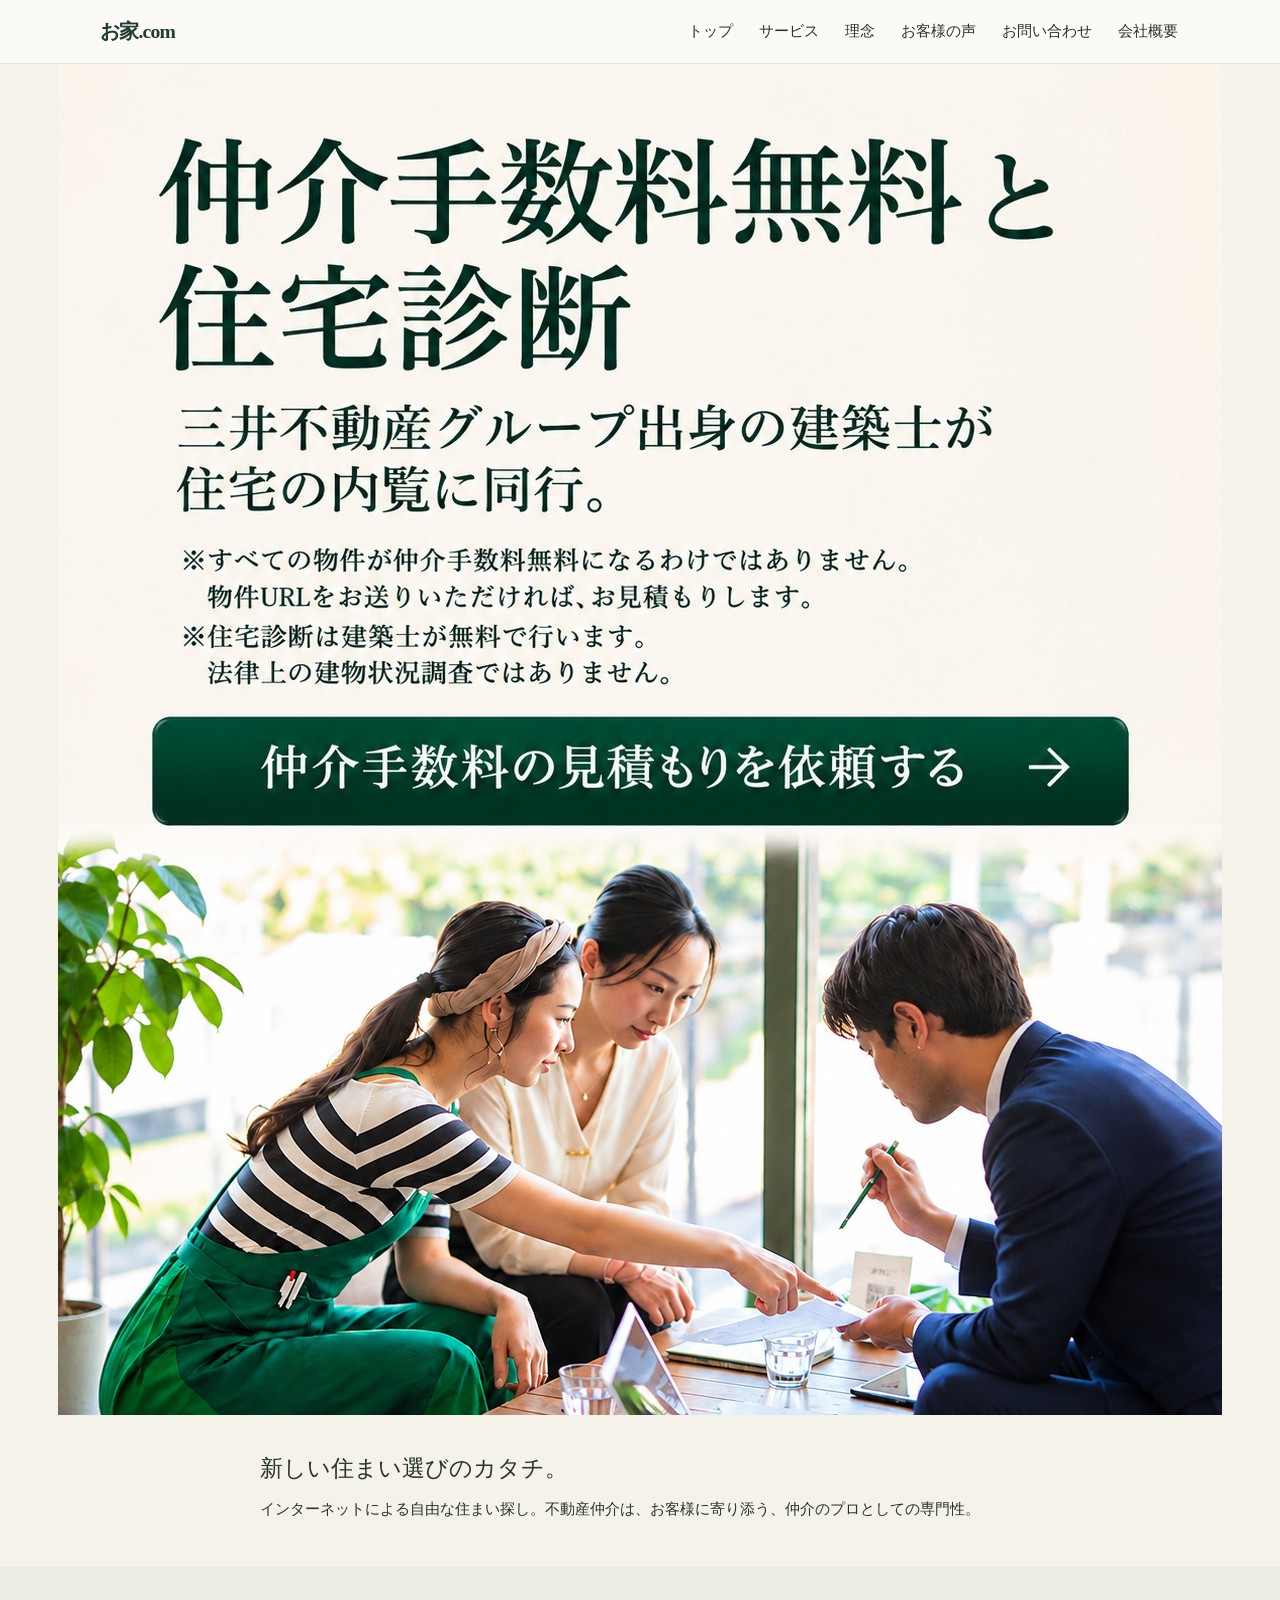
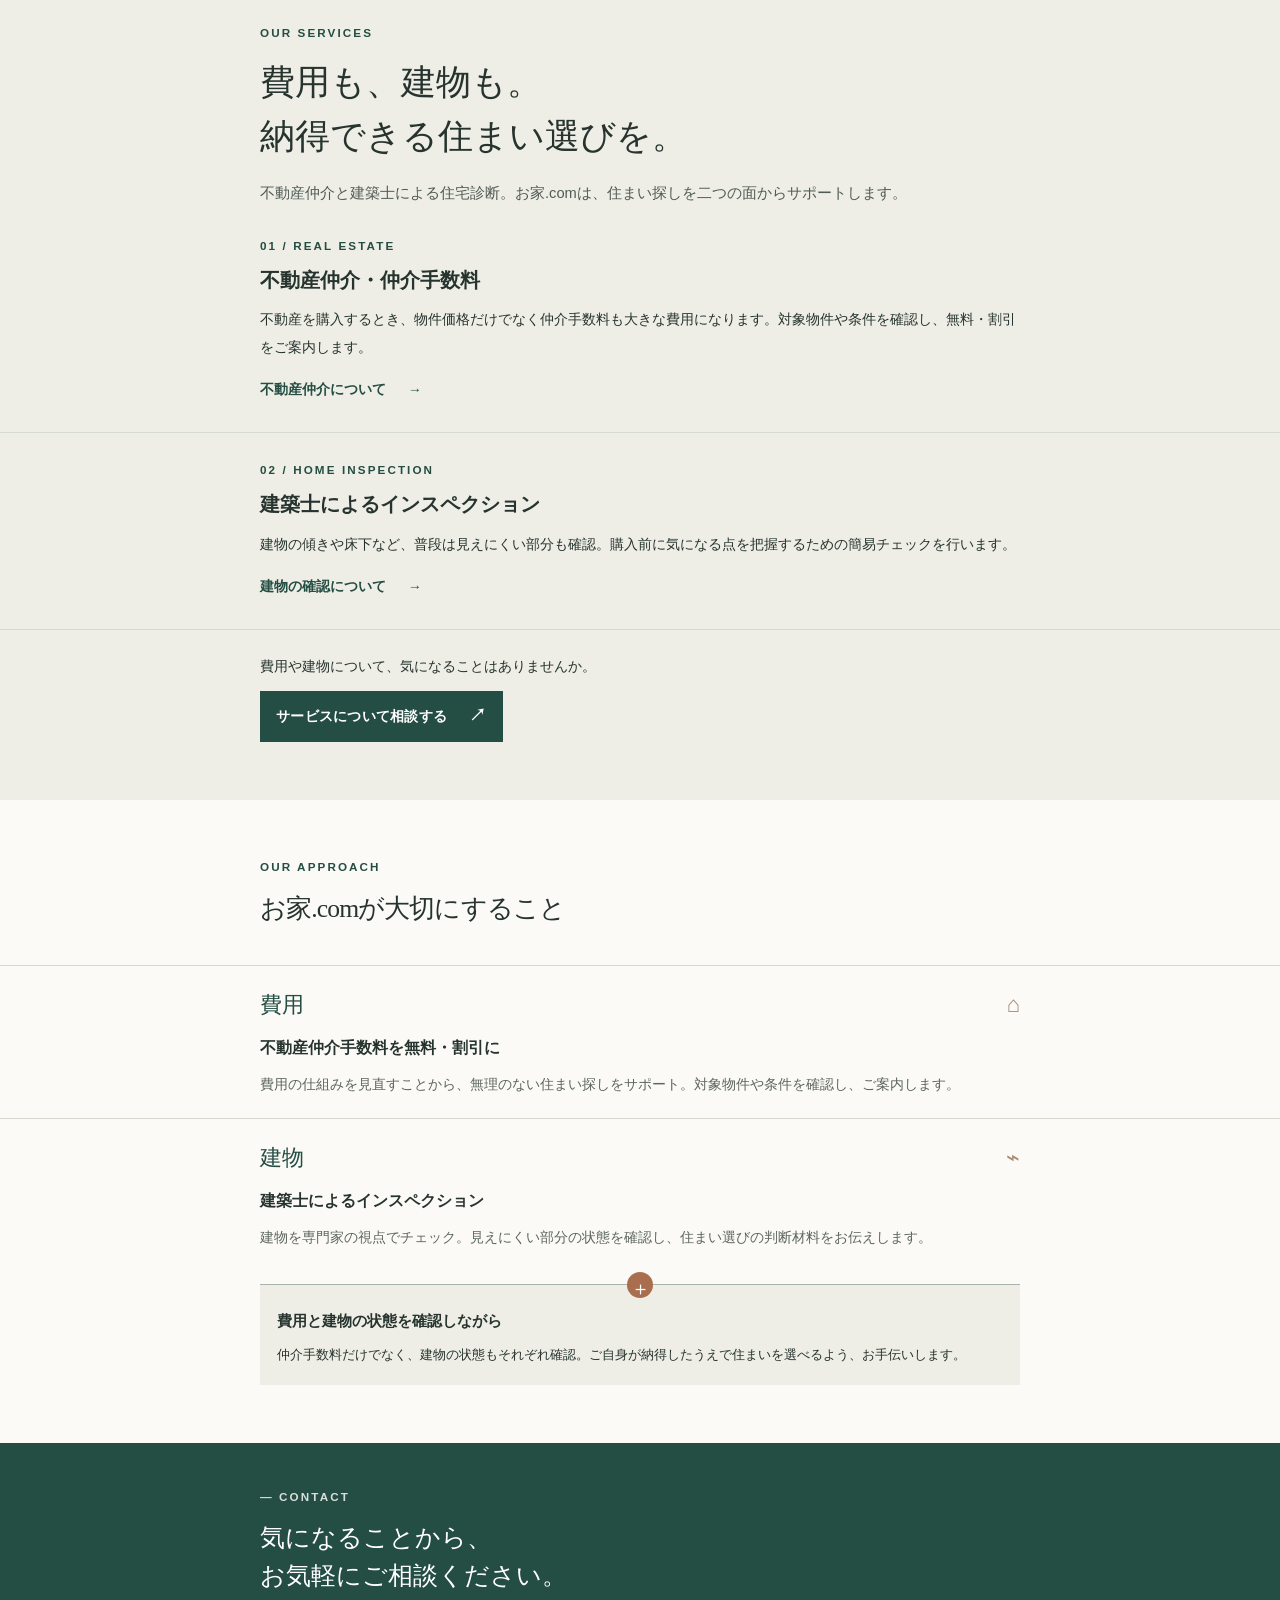
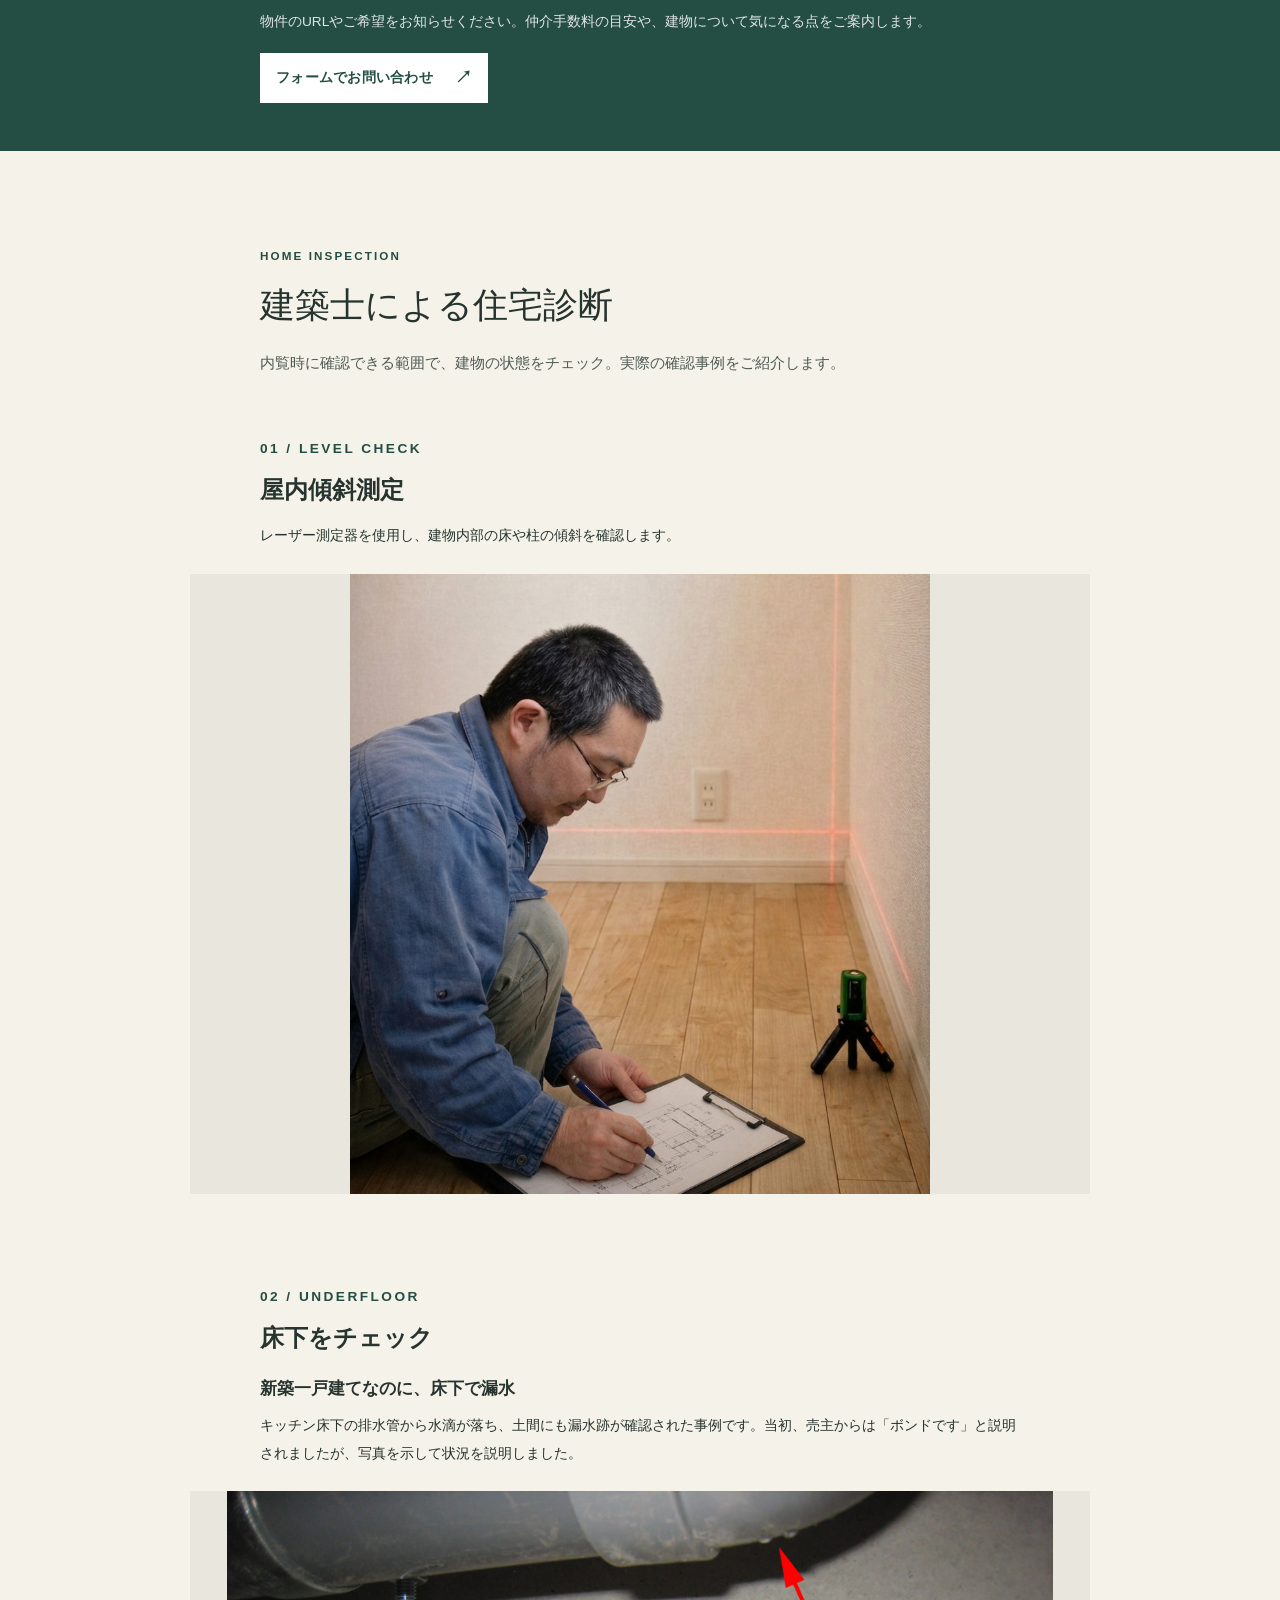
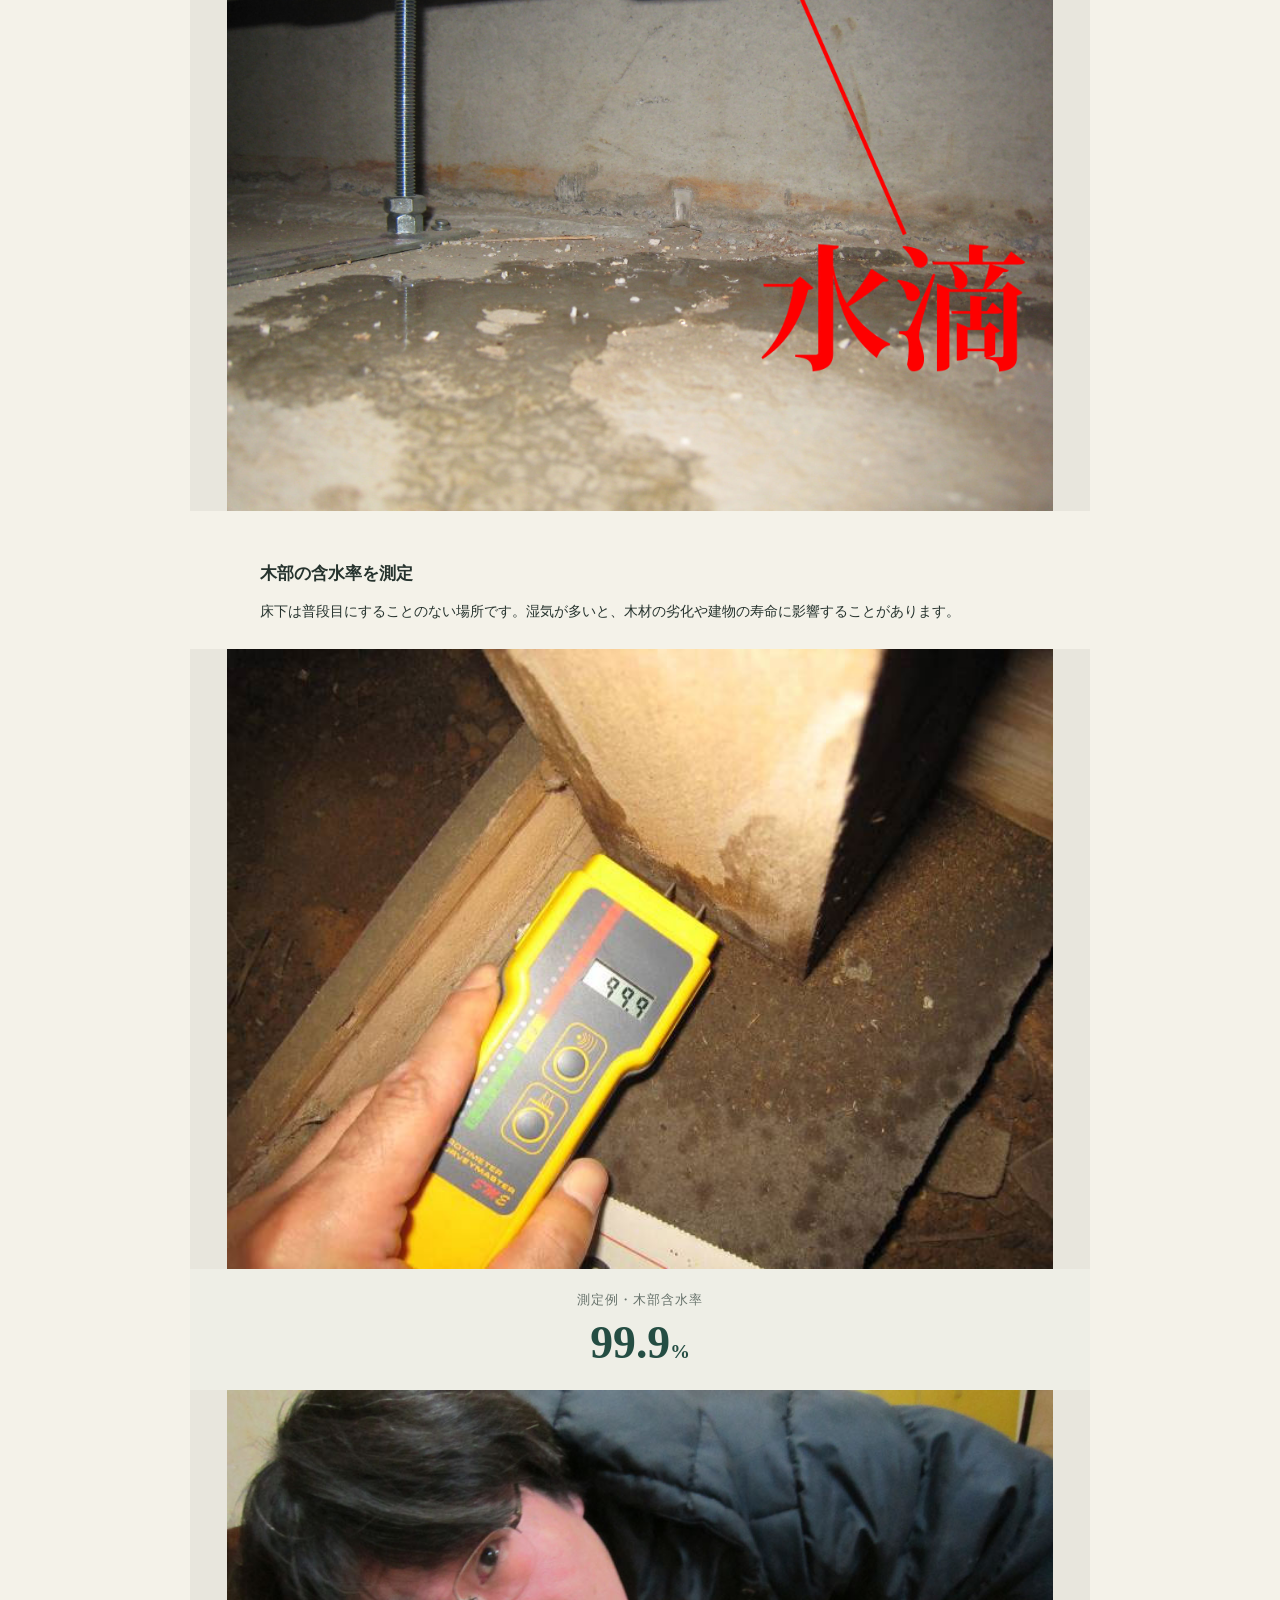
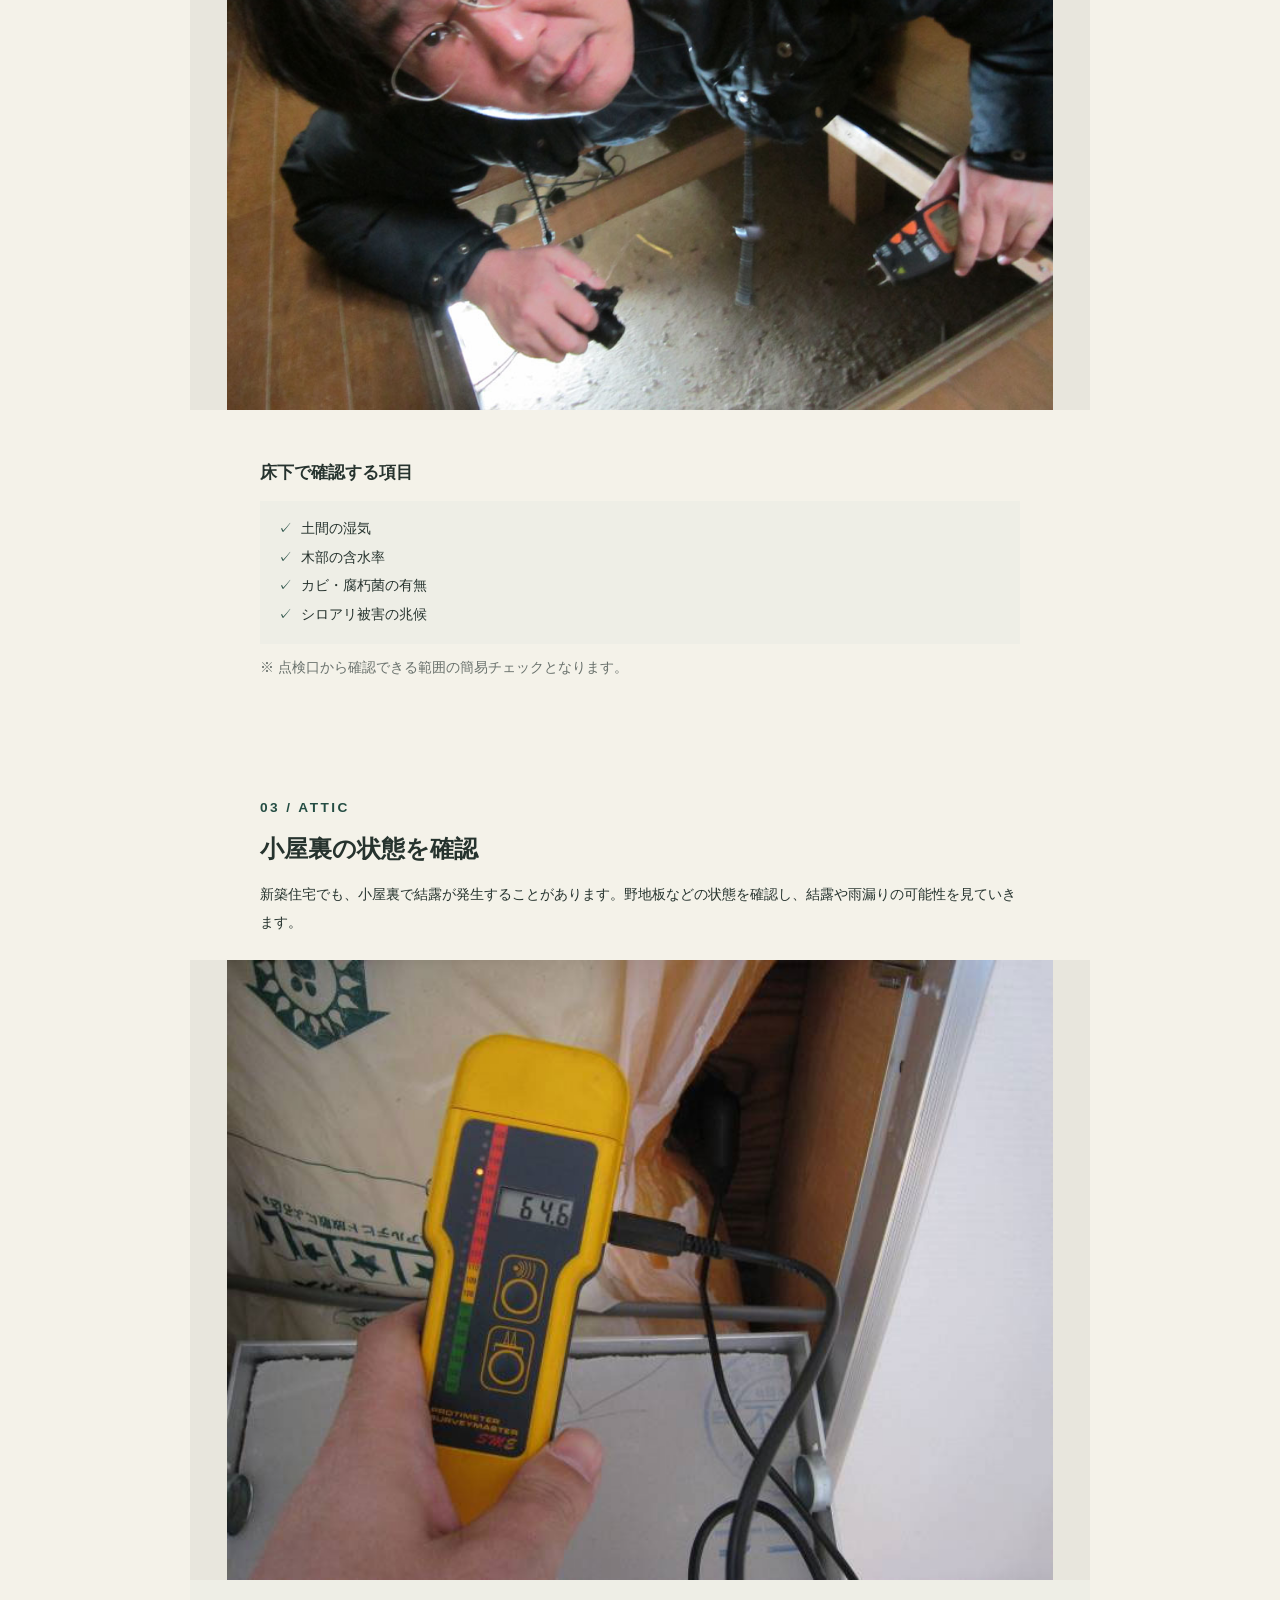
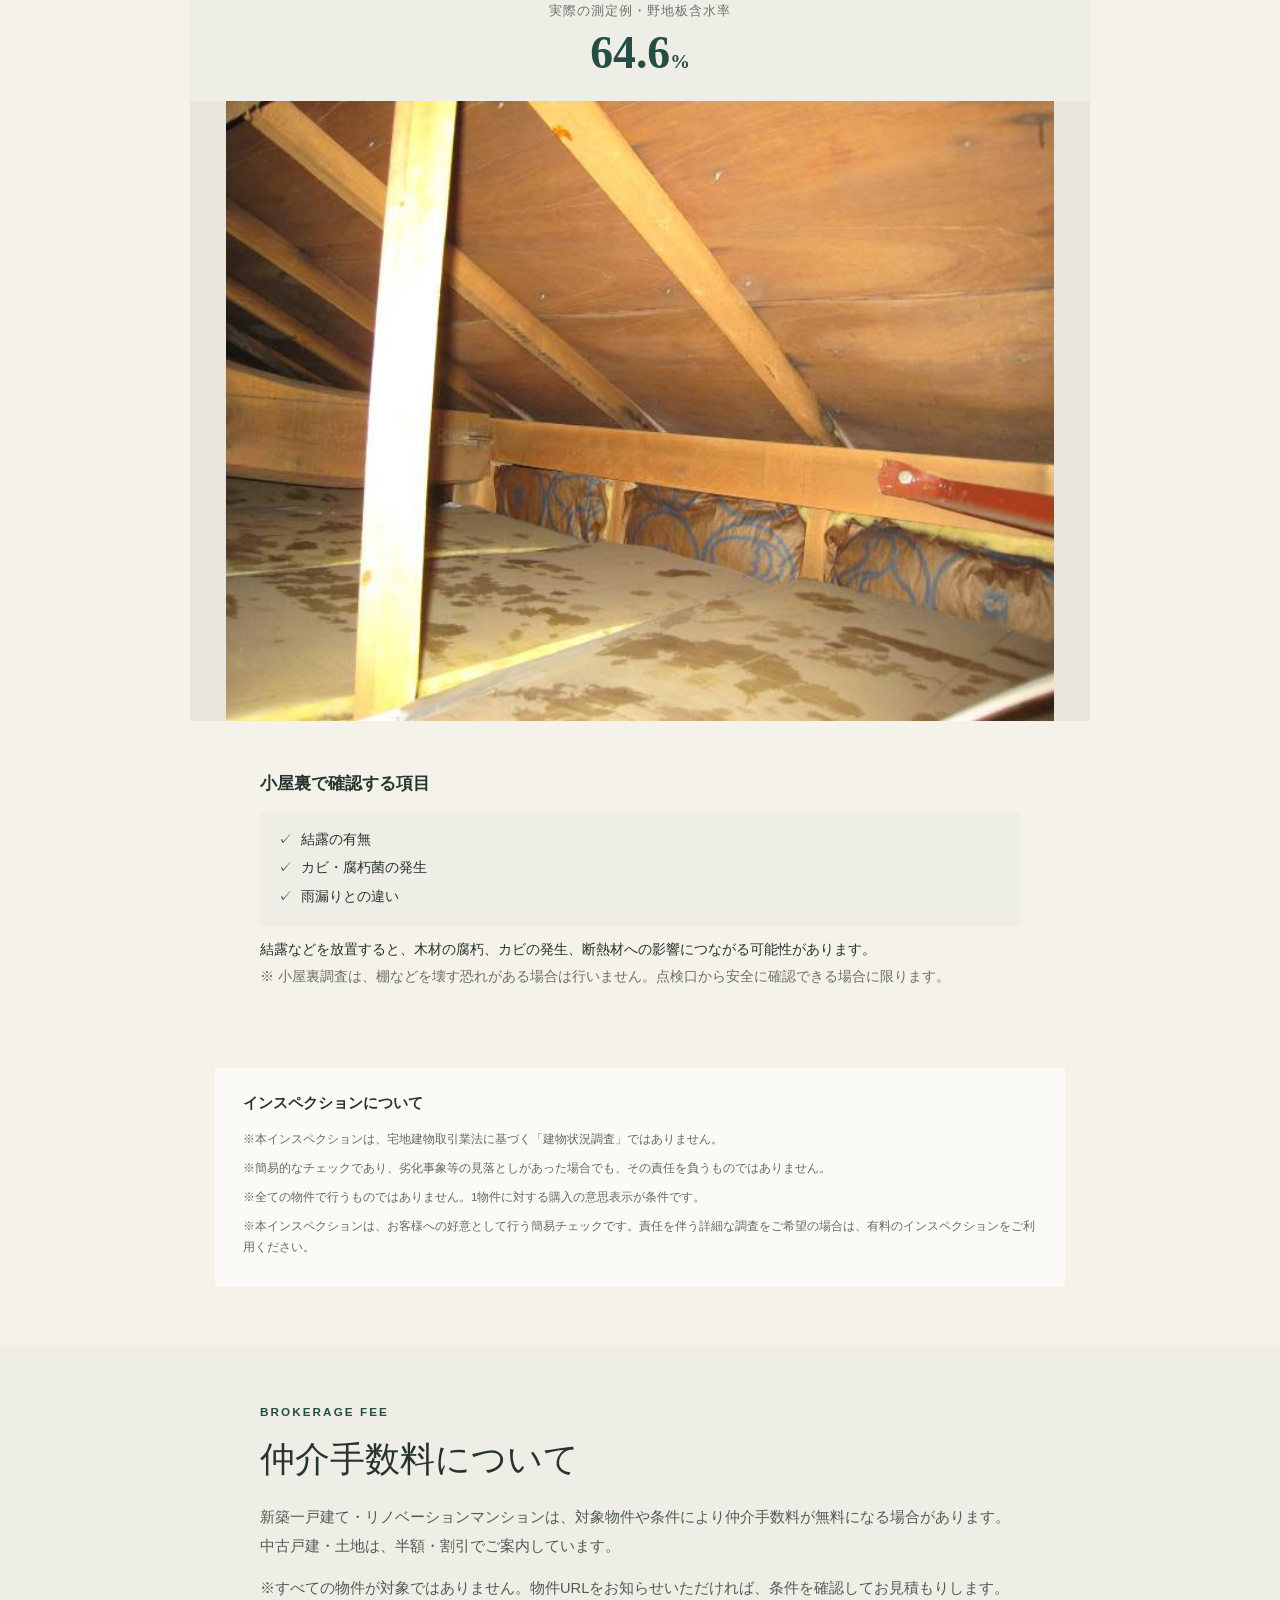
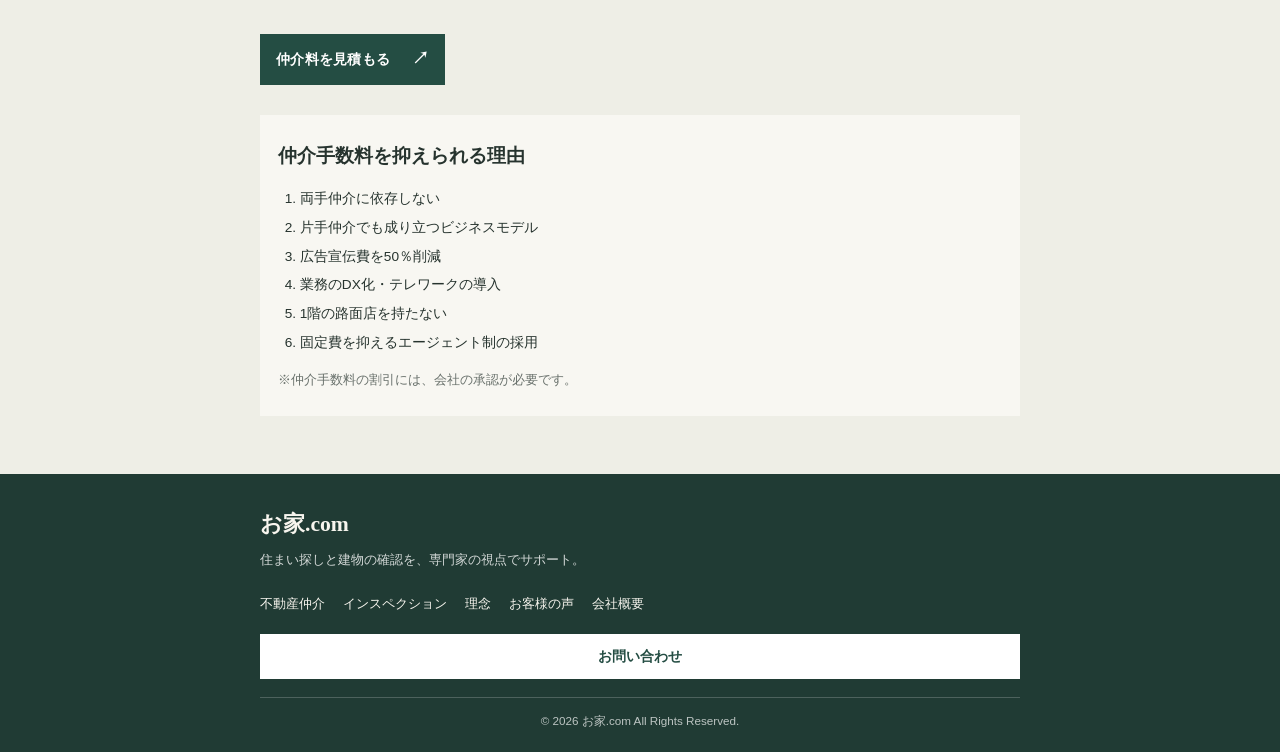
==== commit 339d824a: "Remove image from hero section in index.html Removed an image figure from the hero section." ====
--- a/index.html
+++ b/index.html
@@ -45,7 +45,7 @@
     <a href="service.html">サービス</a>
     <a href="idea.html">理念</a>
     <a href="voice.html">お客様の声</a>
-    <a href="https://forms.gle/HyXmBgncGQmBEbbC8" target="_blank" rel="noopener noreferrer">お問い合わせ</a>
+    <a href="contact.html" target="_blank" rel="noopener noreferrer">お問い合わせ</a>
     <a href="company.html">会社概要</a>
   </nav>
 </header>
@@ -54,15 +54,13 @@
   <section class="hero">
     <figure class="full-photo hero-art">
       <img src="top.jpg" alt="仲介手数料無料と住宅診断。三井不動産グループ出身の建築士が住宅の内覧に同行。">
-      <a class="hero-art-cta" href="https://forms.gle/HyXmBgncGQmBEbbC8" target="_blank" rel="noopener noreferrer" aria-label="仲介手数料の見積もりを依頼する"></a>
+      <a class="hero-art-cta" href="contact.html" target="_blank" rel="noopener noreferrer" aria-label="仲介手数料の見積もりを依頼する"></a>
     </figure>
     <div class="hero-caption">
       <p class="large-copy">新しい住まい選びのカタチ。</p>
       <p>インターネットによる自由な住まい探し。不動産仲介は、お客様に寄り添う、仲介のプロとしての専門性。</p>
     </div>
-    <figure class="full-photo hero-following-photo">
-      <img src="yoko11.jpg" alt="建築士が住宅の床面を測定・確認している様子">
-    </figure>
+    
   </section>
 
   <section class="services section-light">
@@ -85,7 +83,7 @@
     </article>
     <div class="service-cta">
       <p>費用や建物について、気になることはありませんか。</p>
-      <a class="button button-dark" href="https://forms.gle/HyXmBgncGQmBEbbC8">サービスについて相談する <span>↗</span></a>
+      <a class="button button-dark" href="contact.html">サービスについて相談する <span>↗</span></a>
     </div>
   </section>
 
@@ -115,7 +113,7 @@
     <p class="eyebrow">— CONTACT</p>
     <h2>気になることから、<br>お気軽にご相談ください。</h2>
     <p>物件のURLやご希望をお知らせください。仲介手数料の目安や、建物について気になる点をご案内します。</p>
-    <a class="button button-light" href="https://forms.gle/HyXmBgncGQmBEbbC8" target="_blank" rel="noopener noreferrer">フォームでお問い合わせ <span>↗</span></a>
+    <a class="button button-light" href="contact.html" target="_blank" rel="noopener noreferrer">フォームでお問い合わせ <span>↗</span></a>
   </section>
 
   <section class="inspection" id="inspection">
@@ -197,7 +195,7 @@
       <h2>仲介手数料について</h2>
       <p>新築一戸建て・リノベーションマンションは、対象物件や条件により仲介手数料が無料になる場合があります。中古戸建・土地は、半額・割引でご案内しています。</p>
       <p class="fine-print">※すべての物件が対象ではありません。物件URLをお知らせいただければ、条件を確認してお見積もりします。</p>
-      <a class="button button-dark" href="https://forms.gle/HyXmBgncGQmBEbbC8">仲介料を見積もる <span>↗</span></a>
+      <a class="button button-dark" href="contact.html">仲介料を見積もる <span>↗</span></a>
     </div>
     <div class="fee-reasons">
       <h3>仲介手数料を抑えられる理由</h3>
@@ -220,7 +218,7 @@
   <nav class="footer-links" aria-label="フッターナビゲーション">
     <a href="service.html">不動産仲介</a><a href="#inspection">インスペクション</a><a href="idea.html">理念</a><a href="voice.html">お客様の声</a><a href="company.html">会社概要</a>
   </nav>
-  <a class="footer-contact" href="https://forms.gle/HyXmBgncGQmBEbbC8">お問い合わせ</a>
+  <a class="footer-contact" href="contact.html">お問い合わせ</a>
   <small>© 2026 お家.com All Rights Reserved.</small>
 </footer>
 
--- a/top-style.css
+++ b/top-style.css
@@ -222,10 +222,13 @@
   .menu-toggle { display: none; }
   .menu { display: flex; position: static; width: auto; padding: 0; border: 0; box-shadow: none; background: transparent; gap: 22px; }
   .menu a { border: 0; font-size: 14.67px; }
-  .hero-copy, .hero-caption, .section-heading, .service-item, .service-cta, .approach-item, .approach-note, .contact-band, .inspection-copy, .inspection-disclaimer, .fee-reasons {
-    padding-left: max(28px, calc((100% - 760px) / 2));
-    padding-right: max(28px, calc((100% - 760px) / 2));
-  }
+　.hero-copy, .hero-caption, .section-heading, .service-item,
+.service-cta, .approach-item, .contact-band,
+.inspection-copy, .inspection-disclaimer {
+  padding-left: max(28px, calc((100% - 760px) / 2));
+  padding-right: max(28px, calc((100% - 760px) / 2));
+}
+
   .hero-copy { padding-top: 60px; padding-bottom: 42px; }
   .hero h1 { font-size: 50.67px; }
   .hero-photo img { max-height: 620px; object-fit: cover; object-position: center 42%; }
